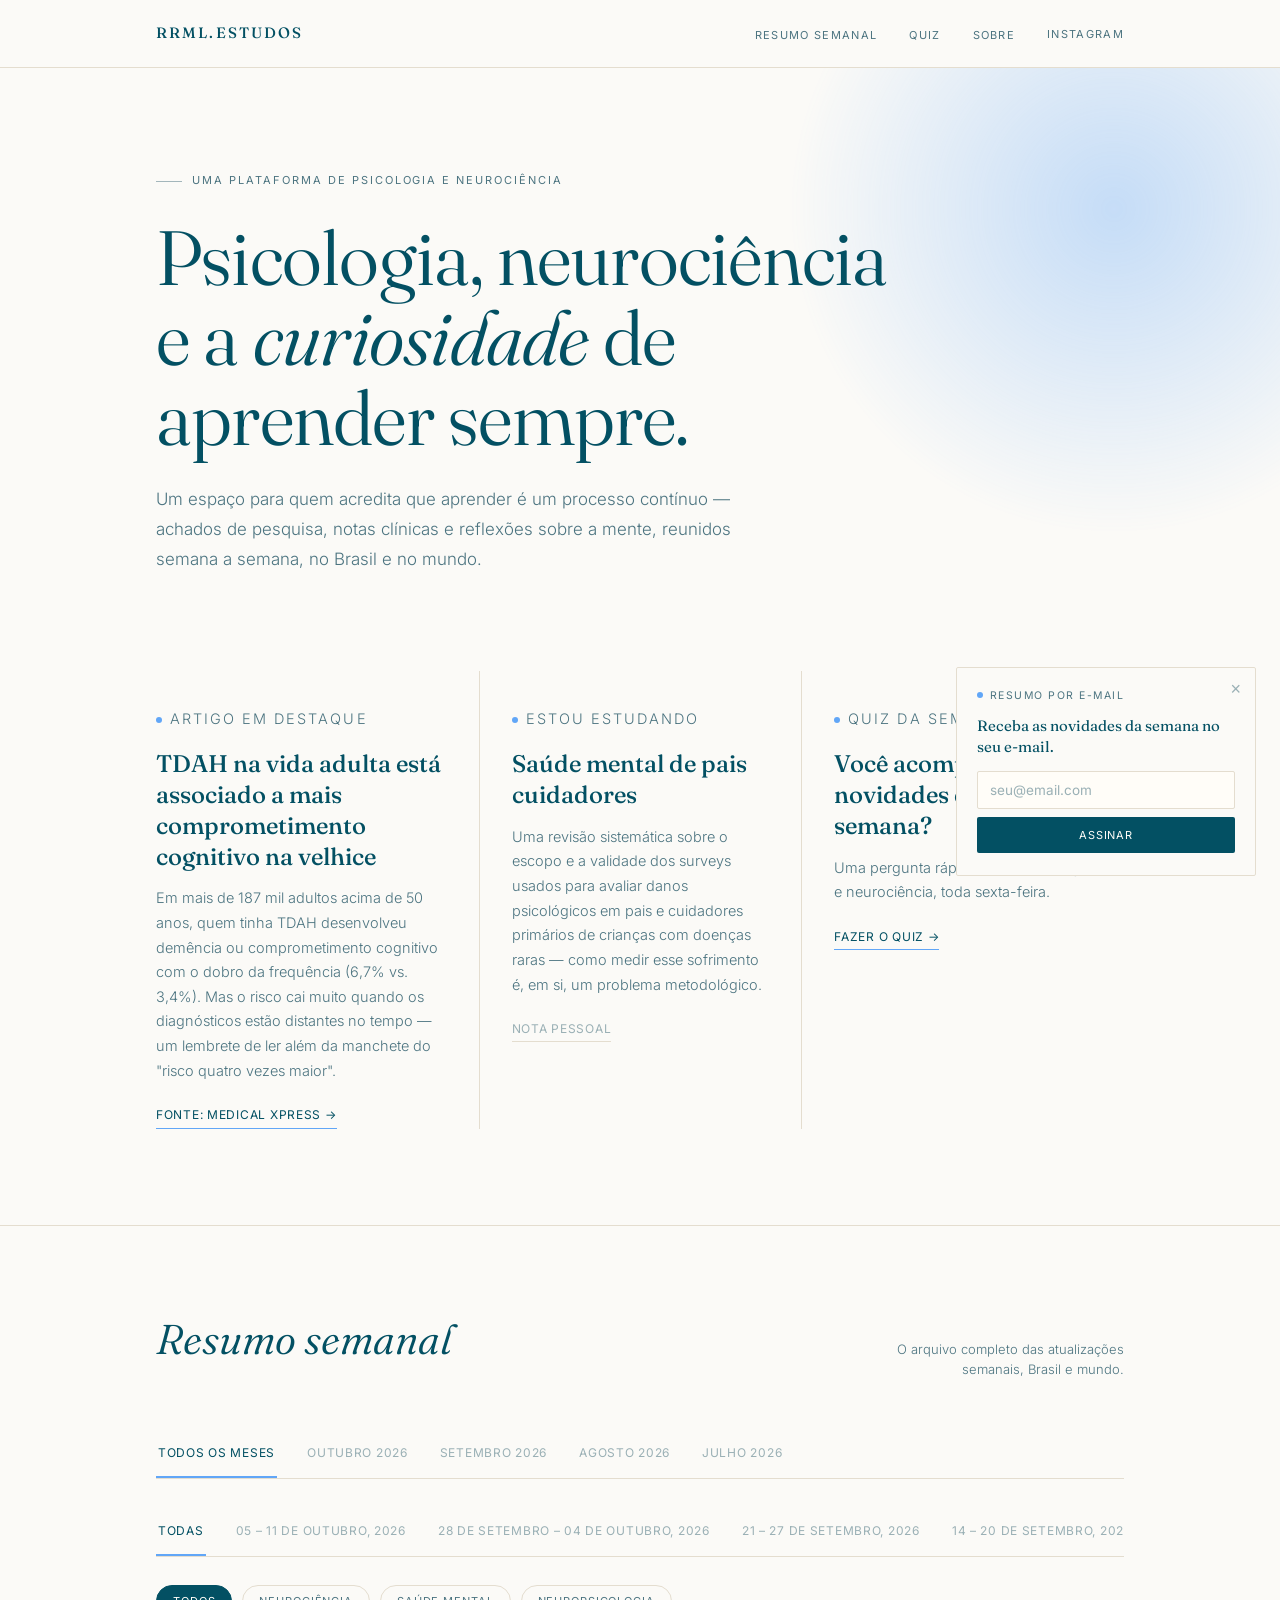
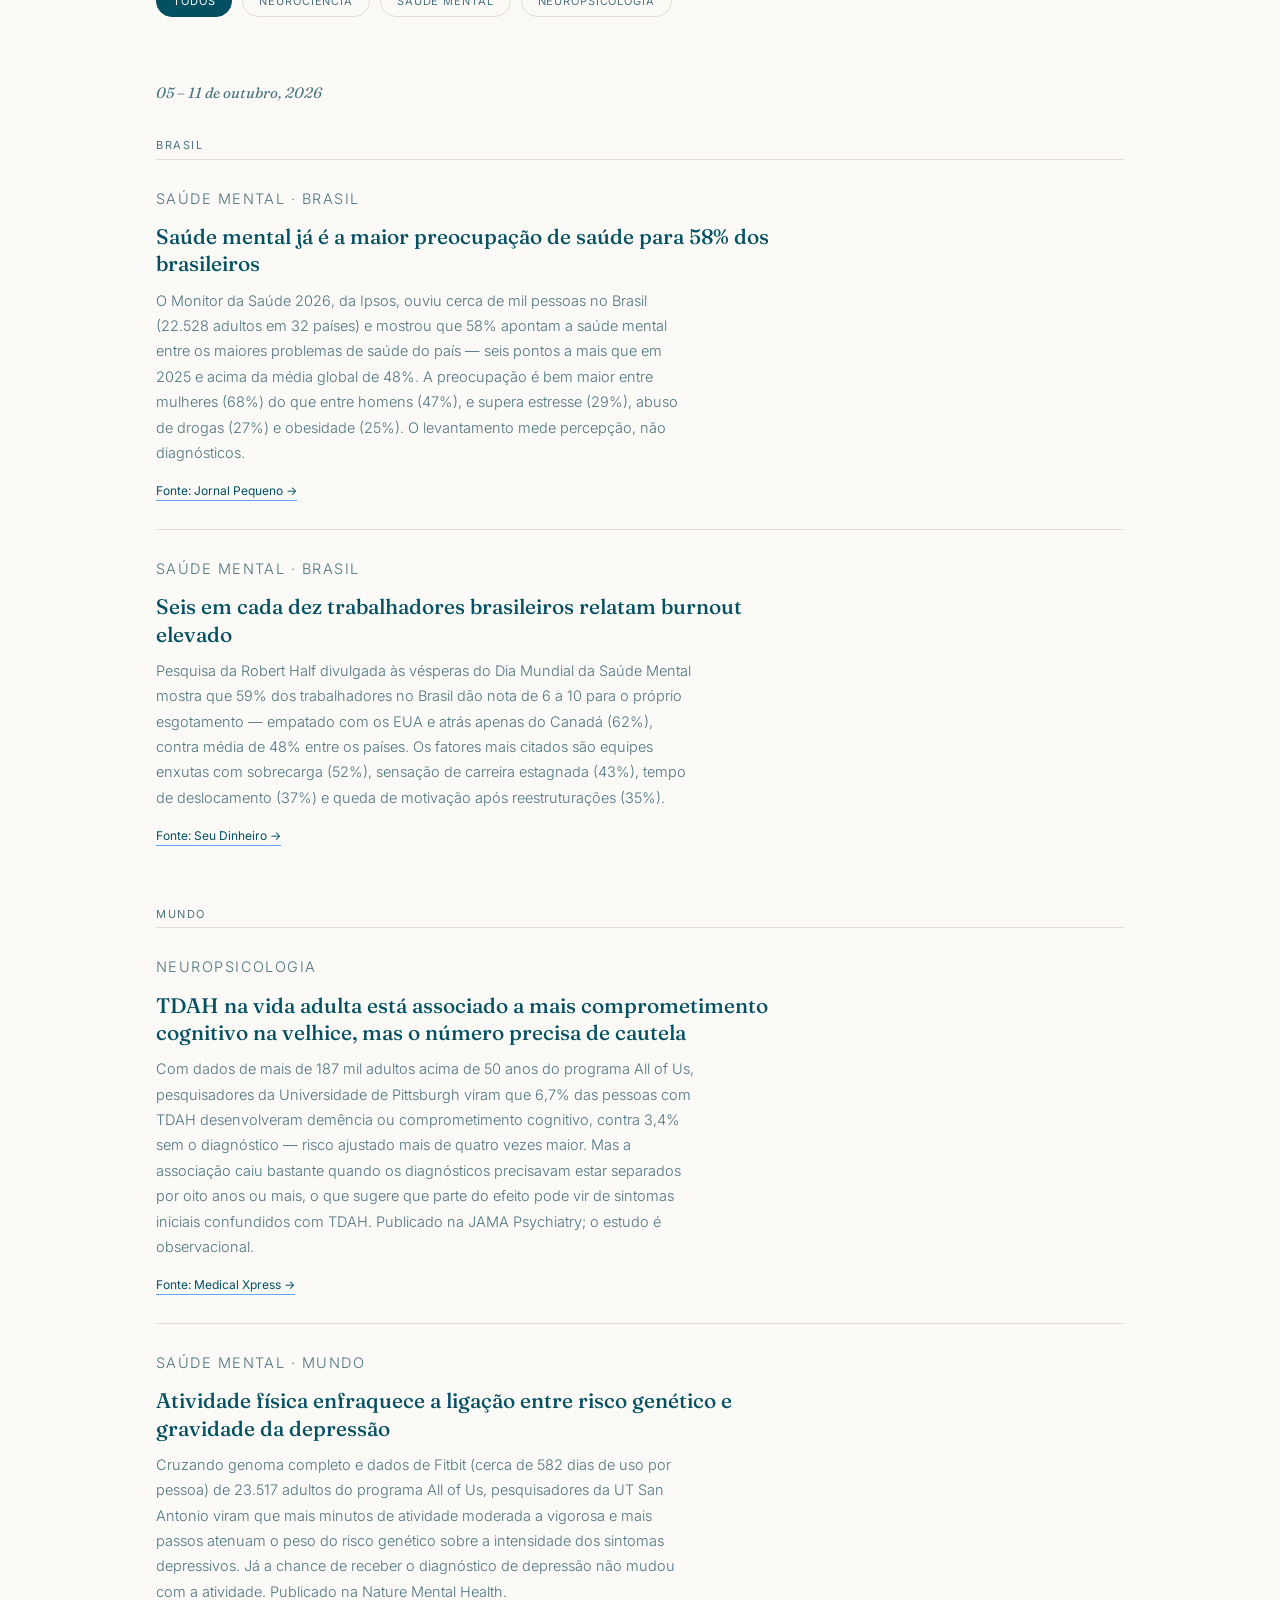
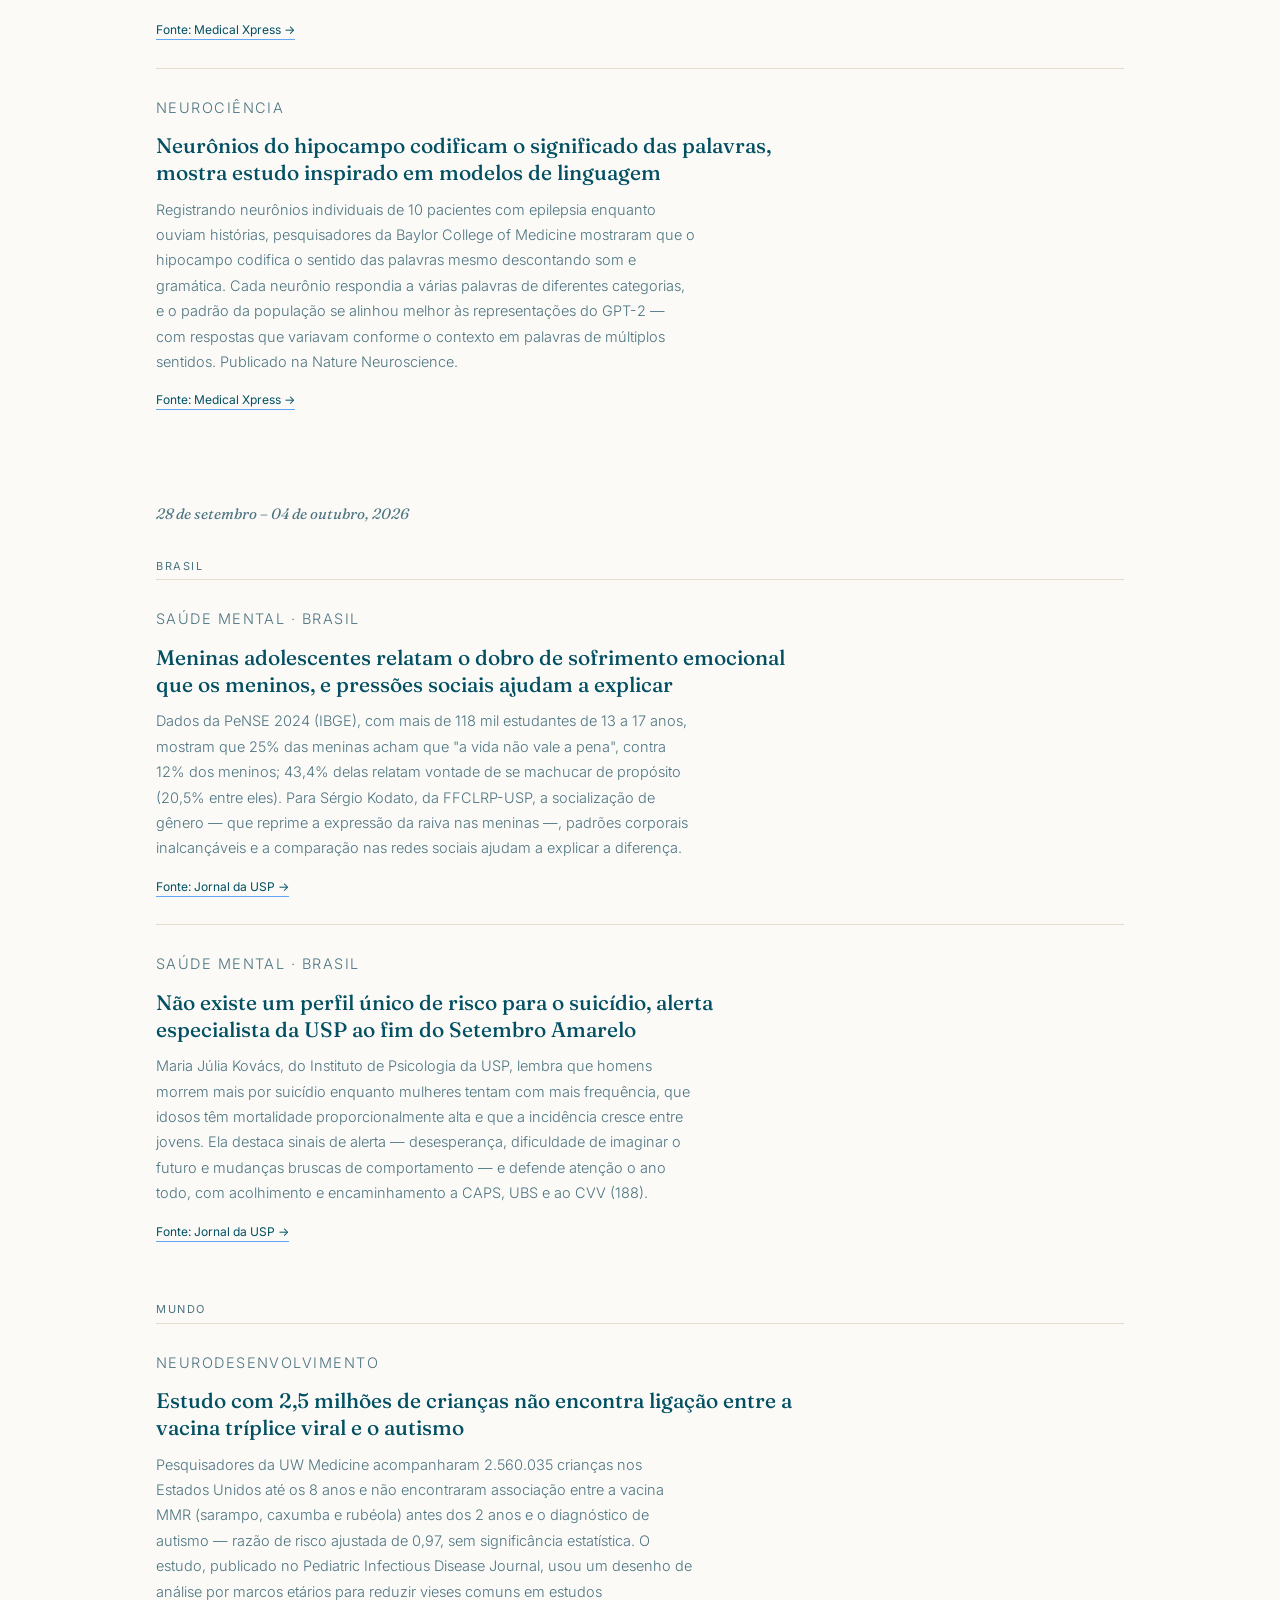
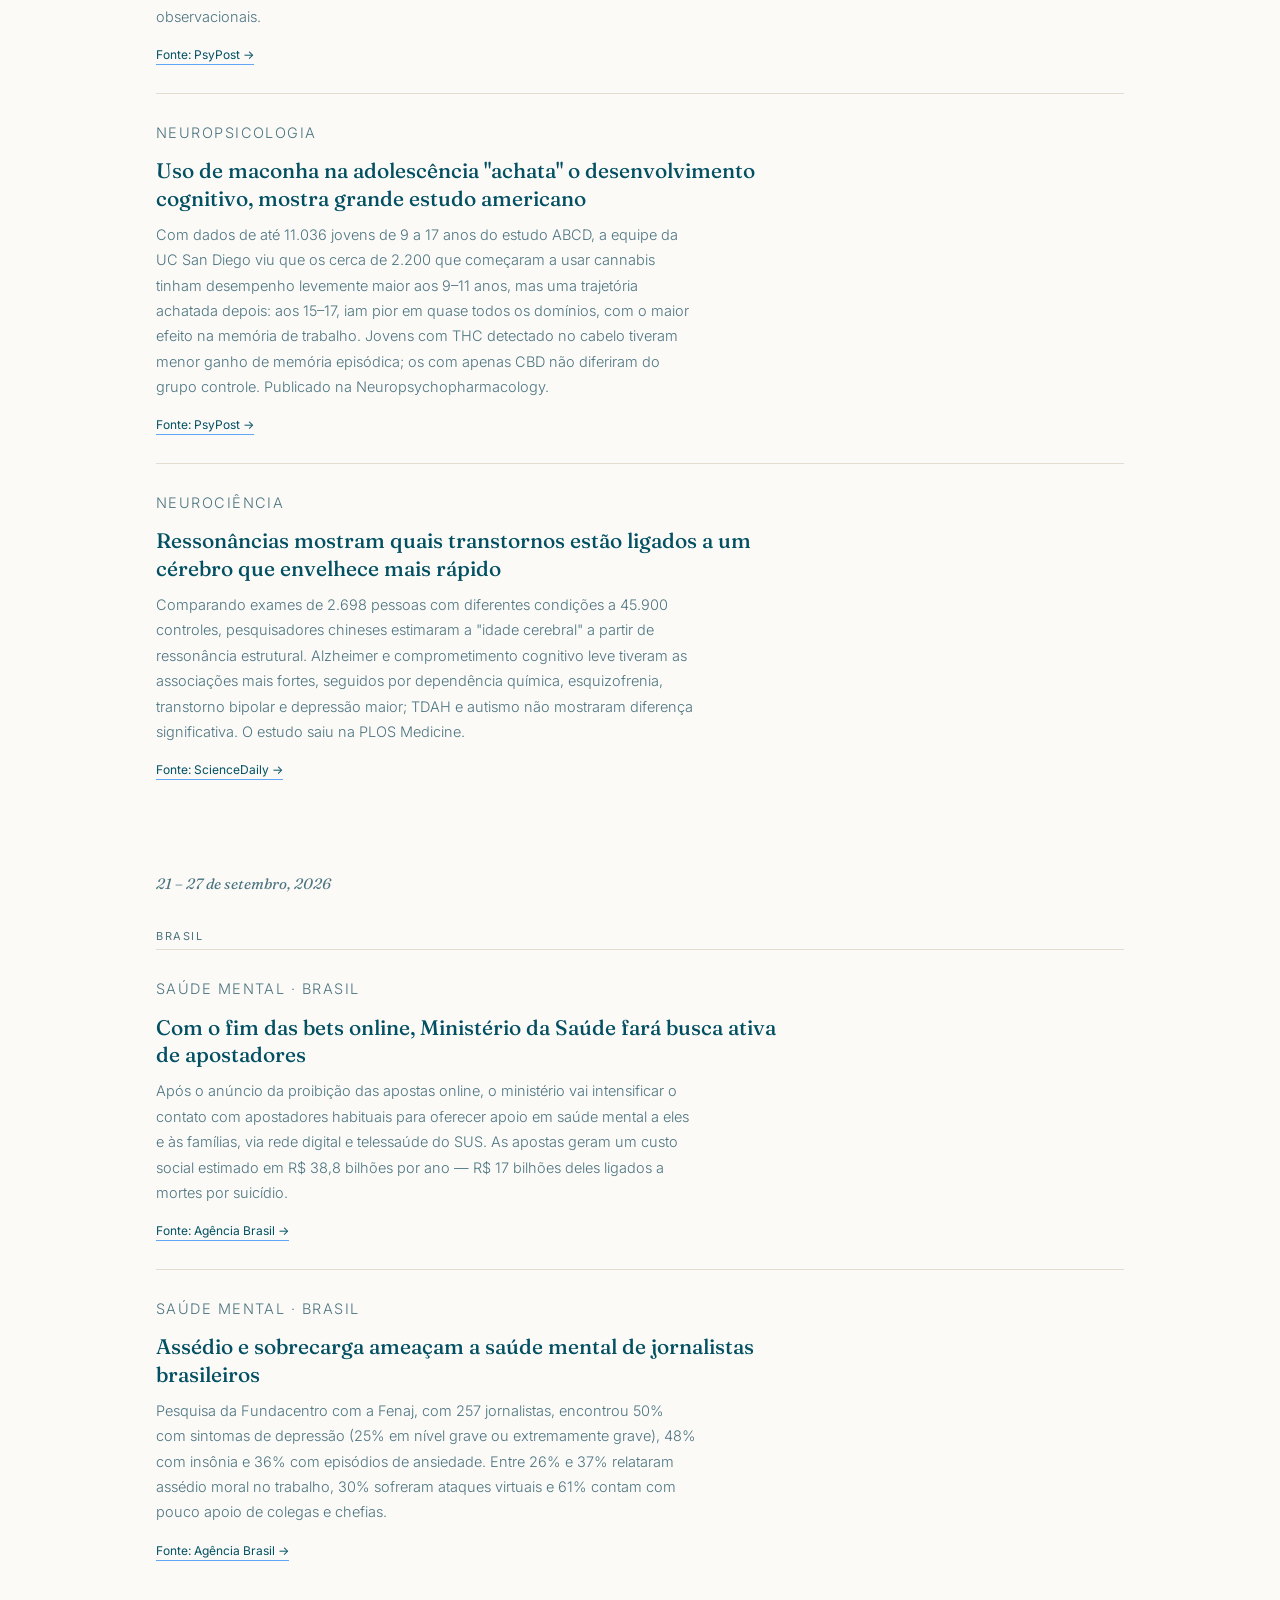
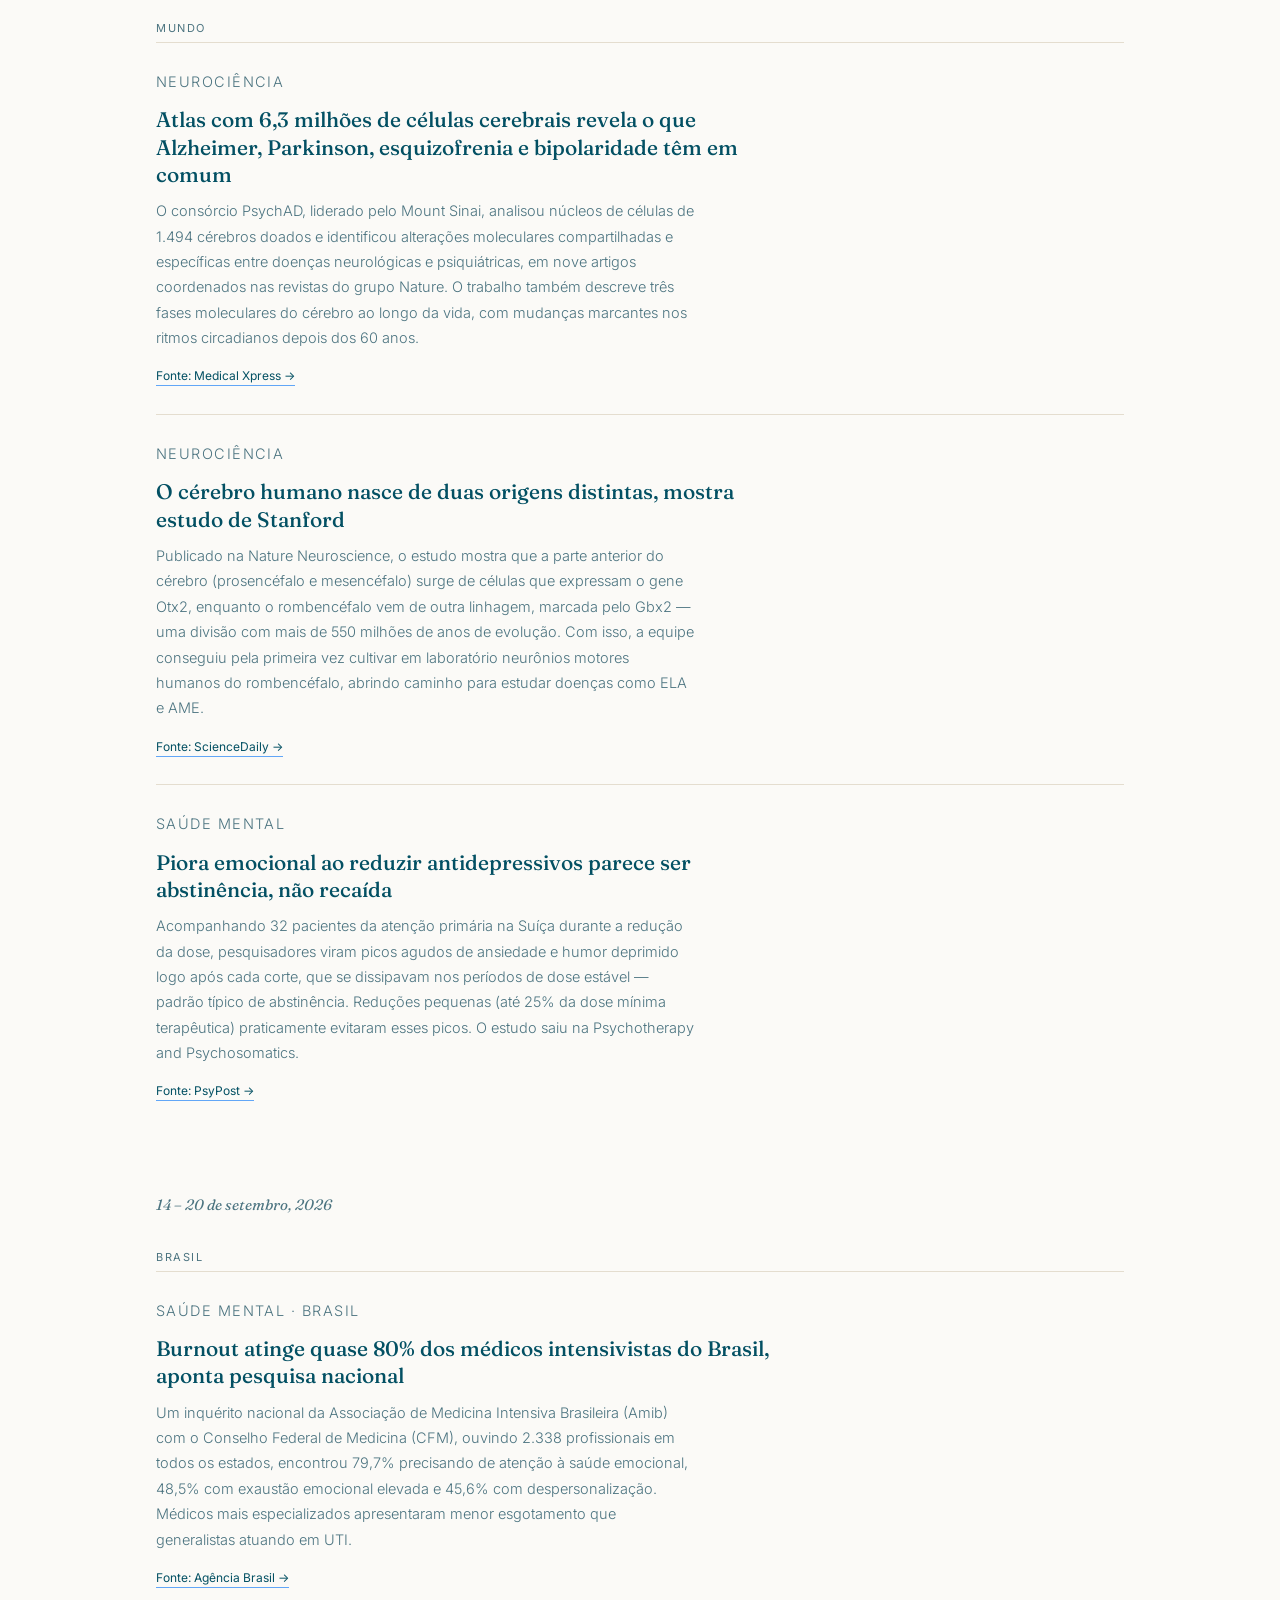
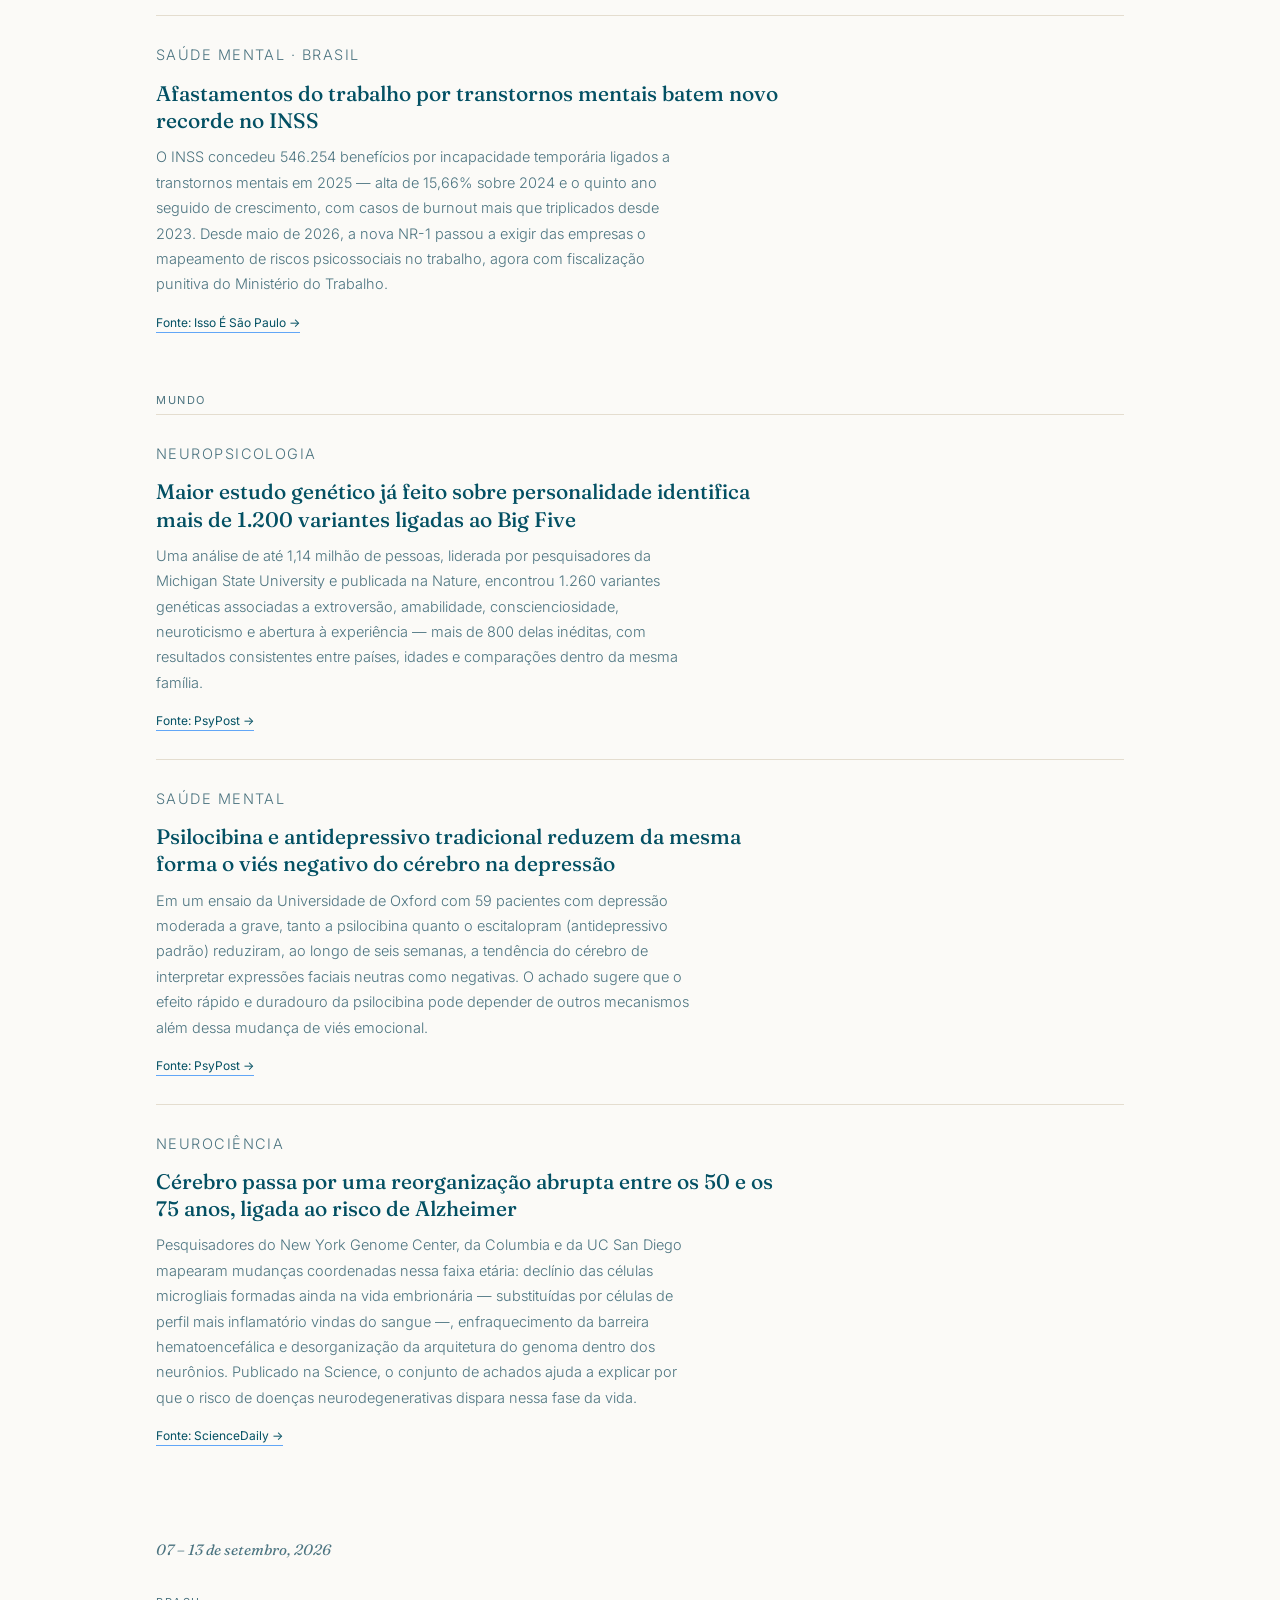
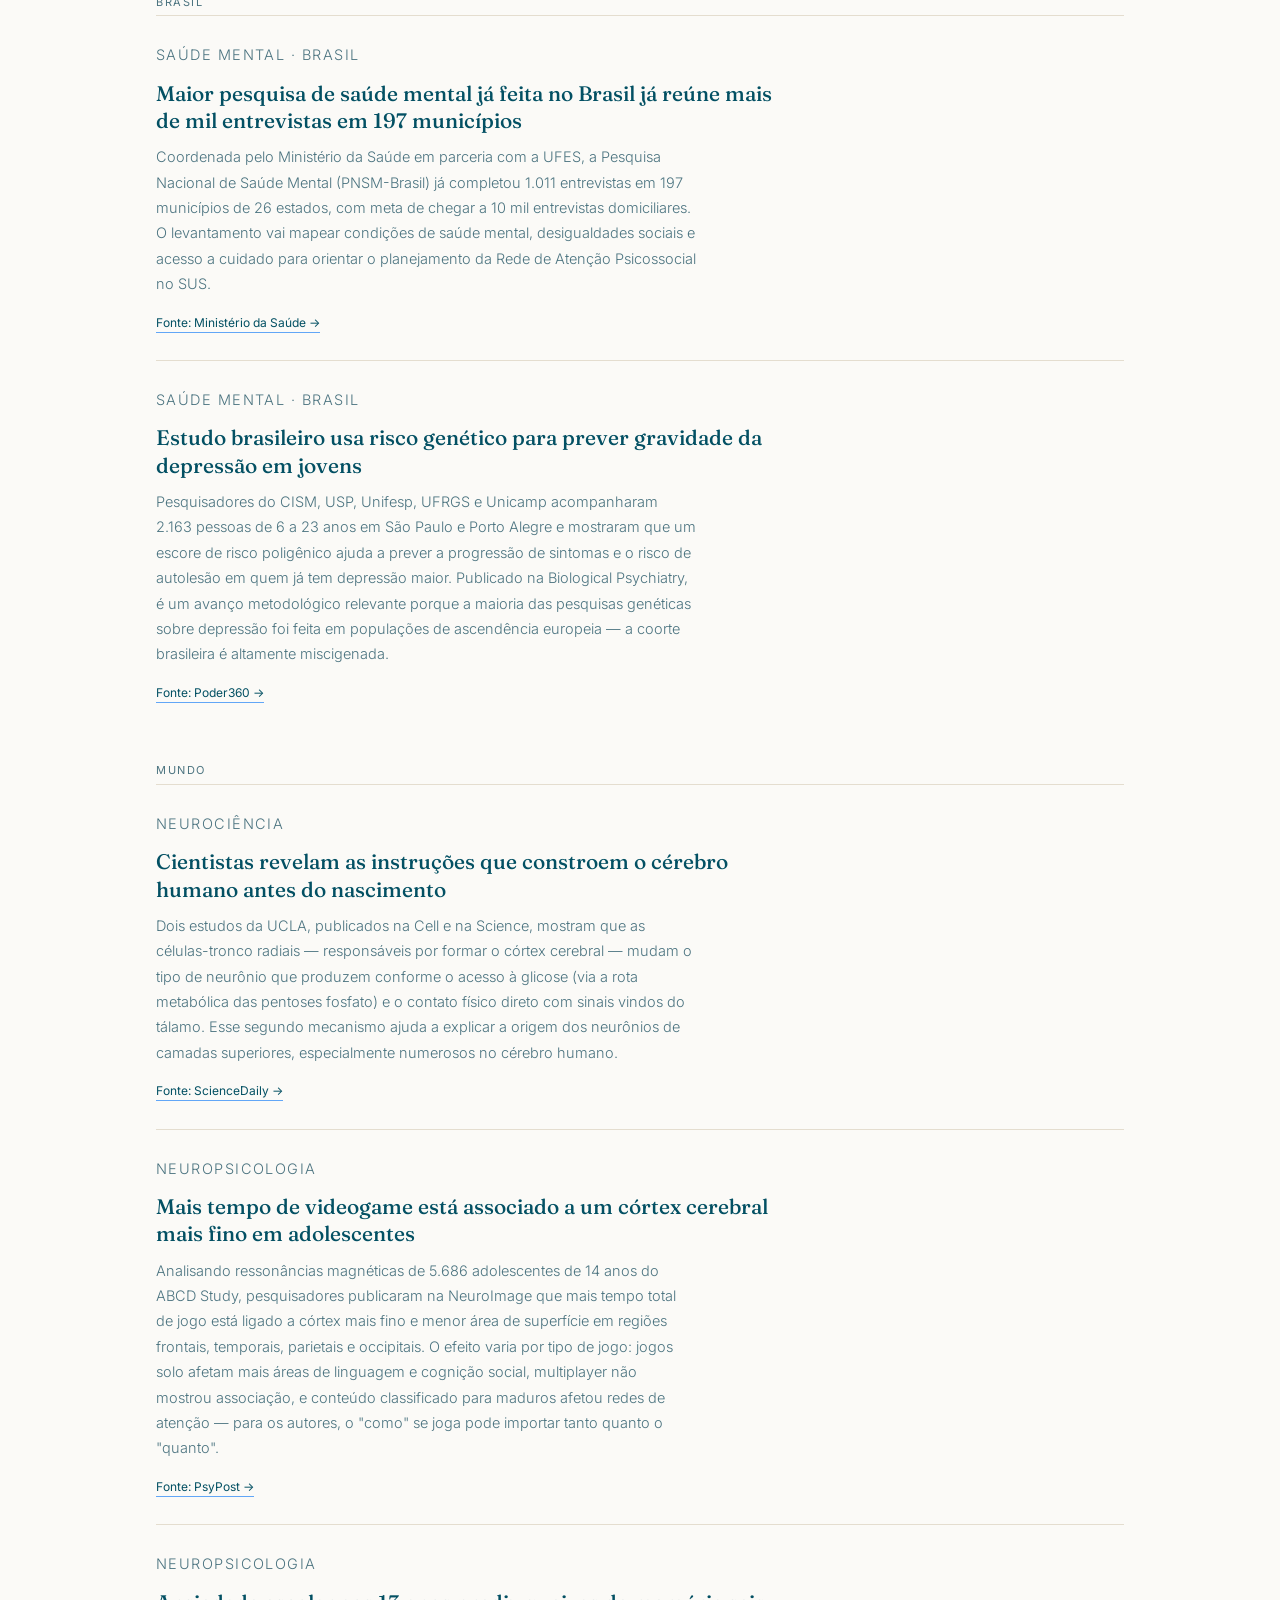
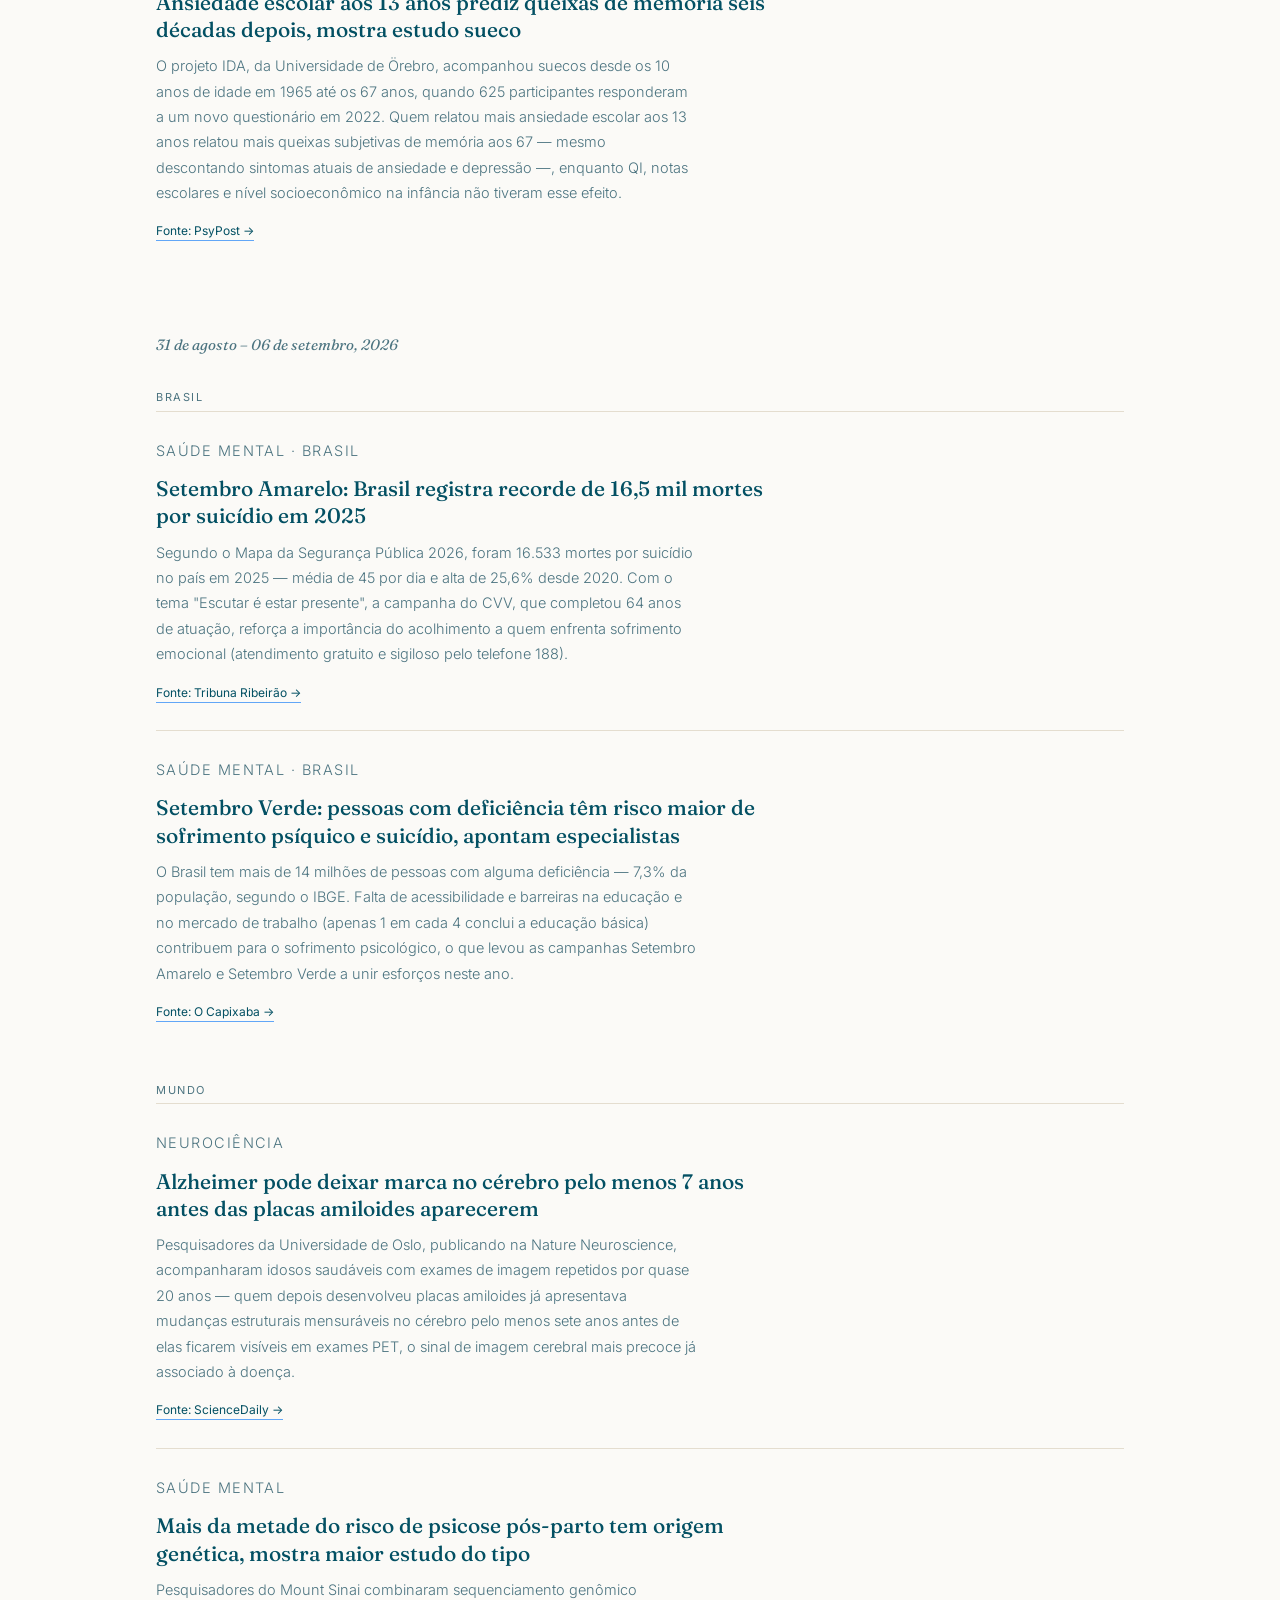
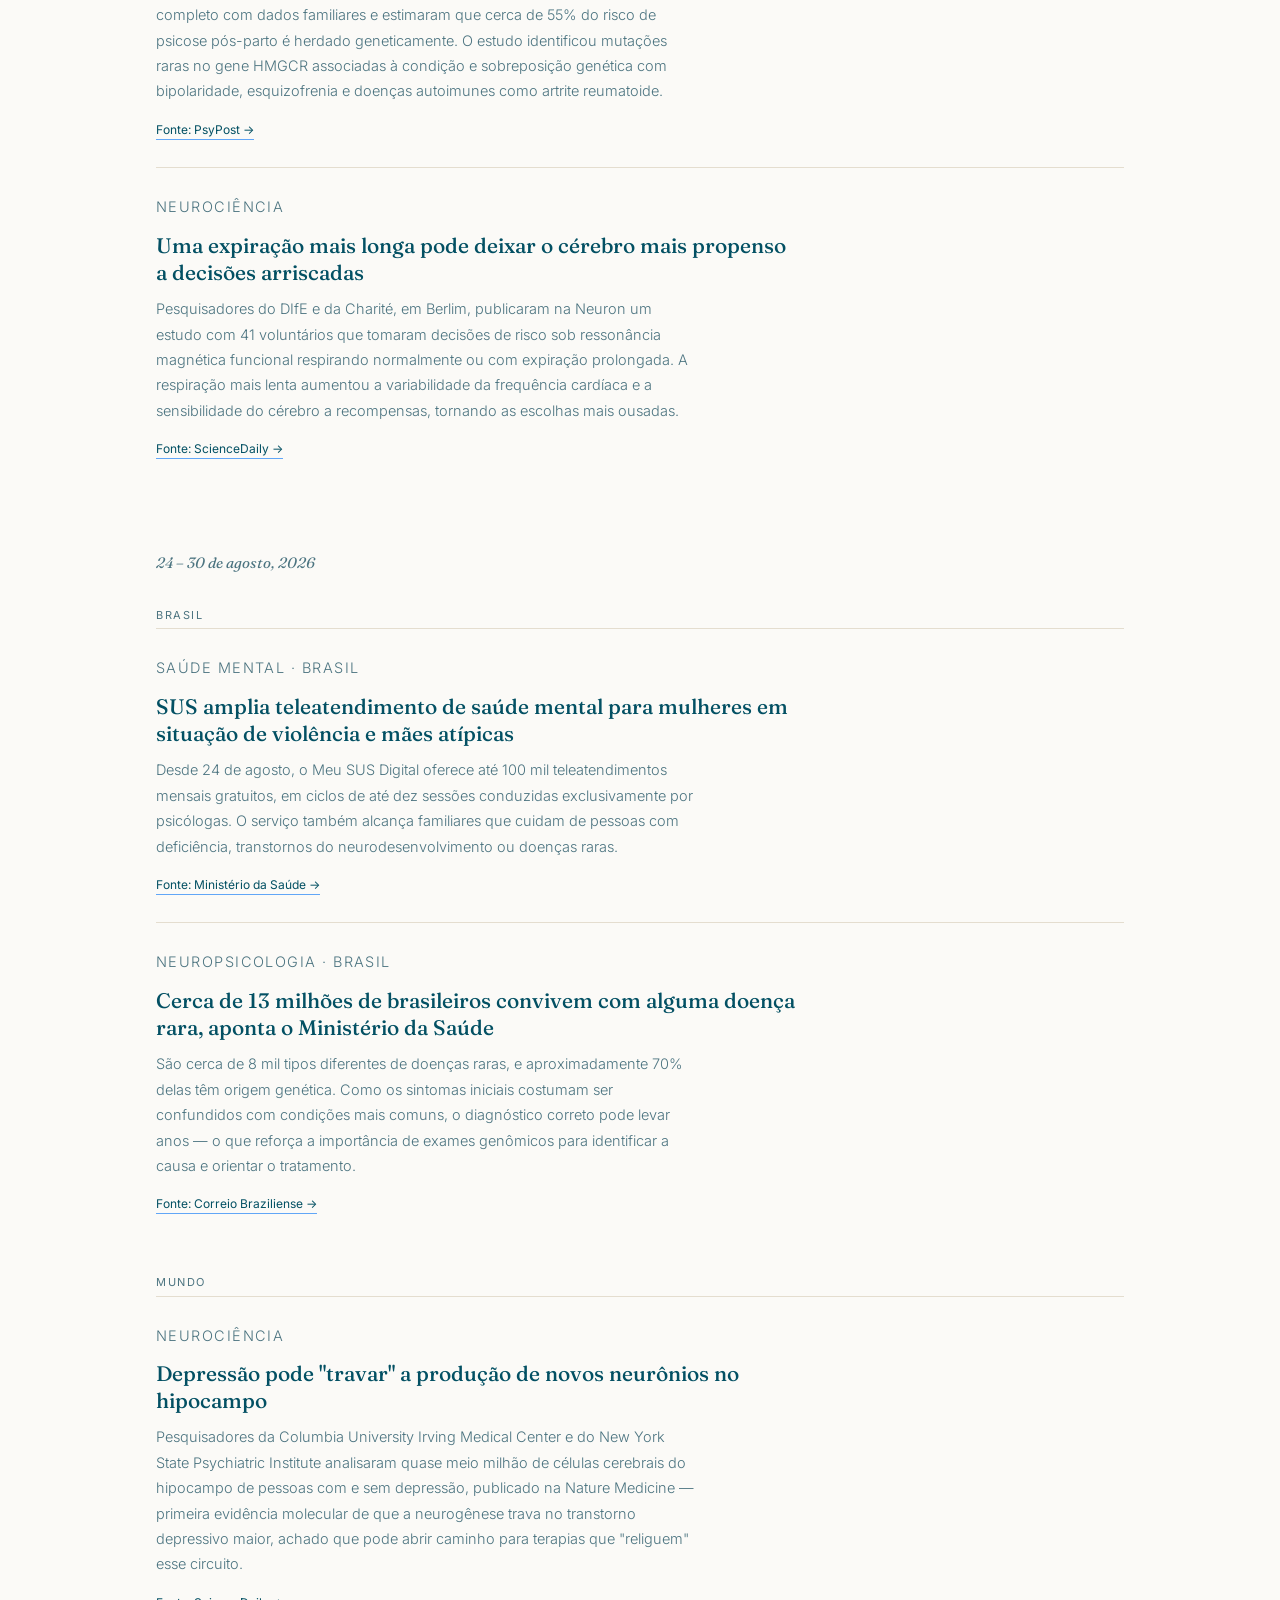
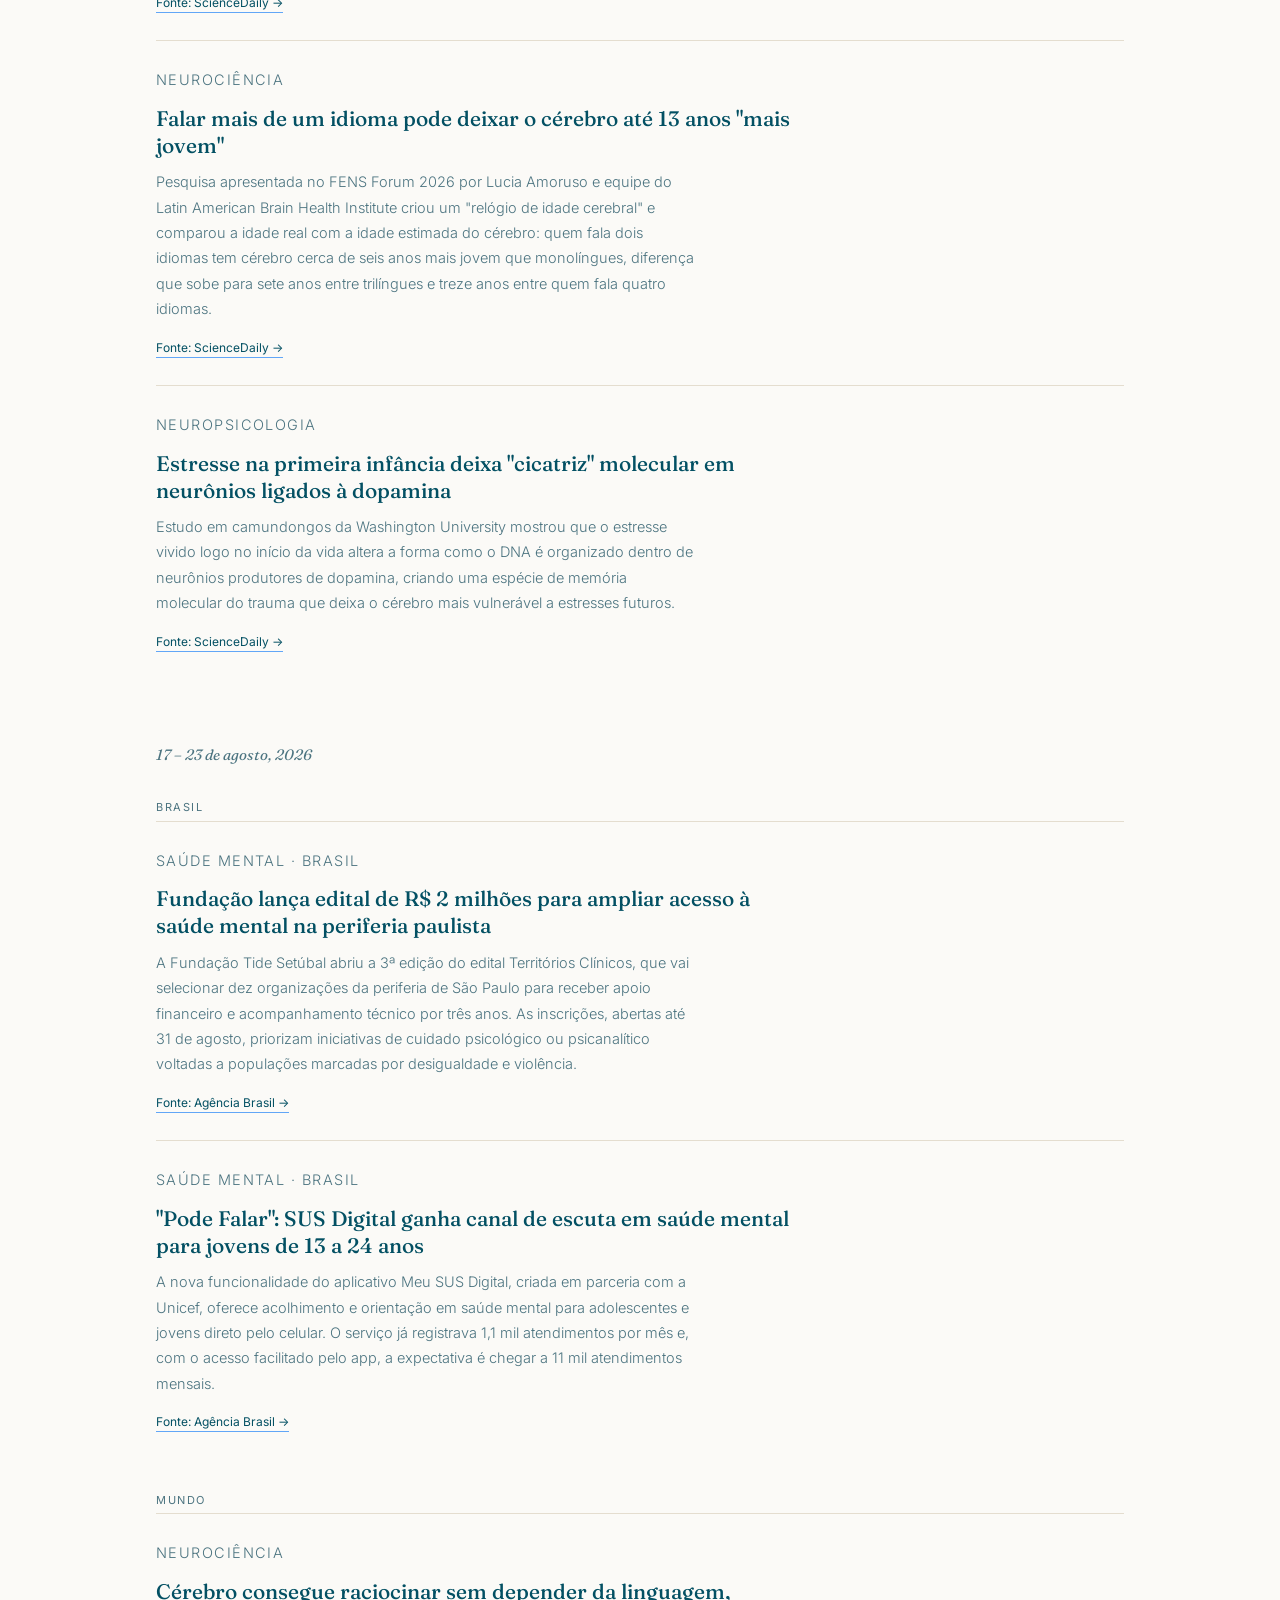
==== index.html @ fc4114e4 "Add resumo semanal de 05-11 de outubro 2026: saúde mental como preocupação (Ipsos), burnout no traba" ====
<!DOCTYPE html>
<html lang="pt-BR">
<head>
<meta charset="utf-8">
<meta name="viewport" content="width=device-width, initial-scale=1">
<title>rrml.estudos — uma plataforma de psicologia e neurociência</title>
<meta name="description" content="Psicologia, neuropsicologia e ciência, reunidas em um espaço para quem acredita que aprender é um processo contínuo.">
<link rel="icon" type="image/png" href="favicon.png?v=3">
<link rel="apple-touch-icon" href="apple-touch-icon.png?v=3">
<meta property="og:type" content="website">
<meta property="og:url" content="https://rrmlblog.github.io/rrml.estudos/">
<meta property="og:title" content="rrml.estudos — uma plataforma de psicologia e neurociência">
<meta property="og:description" content="Psicologia, neuropsicologia e ciência, reunidas em um espaço para quem acredita que aprender é um processo contínuo.">
<meta property="og:image" content="https://rrmlblog.github.io/rrml.estudos/og-image.png">
<meta name="twitter:card" content="summary_large_image">
<meta name="twitter:title" content="rrml.estudos — uma plataforma de psicologia e neurociência">
<meta name="twitter:description" content="Psicologia, neuropsicologia e ciência, reunidas em um espaço para quem acredita que aprender é um processo contínuo.">
<meta name="twitter:image" content="https://rrmlblog.github.io/rrml.estudos/og-image.png">
<link rel="stylesheet" href="styles.css">
</head>
<body data-accent="cornflower">

<nav class="site-nav">
  <div class="wrap">
    <a class="nav-mark" href="index.html">rrml.estudos</a>
    <ul class="nav-links">
      <li><a href="index.html#resumo-semanal">Resumo semanal</a></li>
      <li><a href="quiz.html">Quiz</a></li>
      <li><a href="sobre.html">Sobre</a></li>
      <li><a class="ig" href="https://www.instagram.com/rrml.estudos/" target="_blank" rel="noopener">Instagram</a></li>
    </ul>
  </div>
</nav>

<header class="hero">
  <div class="wrap">
    <p class="kicker">Uma plataforma de psicologia e neurociência</p>
    <h1>Psicologia, neurociência e a <em>curiosidade</em> de aprender sempre.</h1>
    <p class="hero-sub">Um espaço para quem acredita que aprender é um processo contínuo — achados de pesquisa, notas clínicas e reflexões sobre a mente, reunidos semana a semana, no Brasil e no mundo.</p>
  </div>
</header>

<section class="triptych">
  <div class="wrap">
    <div class="triptych-grid">

      <div class="triptych-item">
        <p class="triptych-label"><span class="dot"></span>Artigo em destaque</p>
        <h3>TDAH na vida adulta está associado a mais comprometimento cognitivo na velhice</h3>
        <p>Em mais de 187 mil adultos acima de 50 anos, quem tinha TDAH desenvolveu demência ou comprometimento cognitivo com o dobro da frequência (6,7% vs. 3,4%). Mas o risco cai muito quando os diagnósticos estão distantes no tempo — um lembrete de ler além da manchete do "risco quatro vezes maior".</p>
        <a class="triptych-link" href="https://medicalxpress.com/news/2026-10-health-link-adhd-fourfold-higher.html" target="_blank" rel="noopener">Fonte: Medical Xpress →</a>
      </div>

      <div class="triptych-item">
        <p class="triptych-label"><span class="dot"></span>Estou estudando</p>
        <h3>Saúde mental de pais cuidadores</h3>
        <p>Uma revisão sistemática sobre o escopo e a validade dos surveys usados para avaliar danos psicológicos em pais e cuidadores primários de crianças com doenças raras — como medir esse sofrimento é, em si, um problema metodológico.</p>
        <span class="triptych-link is-quiet">Nota pessoal</span>
      </div>

      <div class="triptych-item">
        <p class="triptych-label"><span class="dot"></span>Quiz da semana</p>
        <h3>Você acompanhou as novidades desta semana?</h3>
        <p>Uma pergunta rápida sobre psicologia e neurociência, toda sexta-feira.</p>
        <a class="triptych-link" href="quiz.html">Fazer o quiz →</a>
      </div>

    </div>
  </div>
</section>

<main class="wrap" id="resumo-semanal">
  <div class="section-head">
    <h2>Resumo semanal</h2>
    <p class="section-note">O arquivo completo das atualizações semanais, Brasil e mundo.</p>
  </div>

  <div class="week-tabs" id="monthTabs"></div>
  <div class="week-tabs" id="weekTabs"></div>

  <div class="filters" id="filters">
    <button class="filter-btn active" data-filter="todos">Todos</button>
    <button class="filter-btn" data-filter="neuro">Neurociência</button>
    <button class="filter-btn" data-filter="saude">Saúde mental</button>
    <button class="filter-btn" data-filter="neuropsic">Neuropsicologia</button>
  </div>

  <!-- WEEKLY_POSTS_START -->
  <section class="week" id="week-2026-10-11" data-month="2026-10">
    <div class="week-date">05 – 11 de outubro, 2026</div>

    <div class="region" data-region="brasil">Brasil</div>
    <div class="entry" data-cat="saude" data-region="brasil">
      <p class="entry-kicker">Saúde mental · Brasil</p>
      <h3>Saúde mental já é a maior preocupação de saúde para 58% dos brasileiros</h3>
      <p>O Monitor da Saúde 2026, da Ipsos, ouviu cerca de mil pessoas no Brasil (22.528 adultos em 32 países) e mostrou que 58% apontam a saúde mental entre os maiores problemas de saúde do país — seis pontos a mais que em 2025 e acima da média global de 48%. A preocupação é bem maior entre mulheres (68%) do que entre homens (47%), e supera estresse (29%), abuso de drogas (27%) e obesidade (25%). O levantamento mede percepção, não diagnósticos.</p>
      <a class="source" href="https://jornalpequeno.com.br/2026/10/10/saude-mental-preocupa-58-dos-brasileiros-aponta-pesquisa/" target="_blank" rel="noopener">Fonte: Jornal Pequeno →</a>
    </div>
    <div class="entry" data-cat="saude" data-region="brasil">
      <p class="entry-kicker">Saúde mental · Brasil</p>
      <h3>Seis em cada dez trabalhadores brasileiros relatam burnout elevado</h3>
      <p>Pesquisa da Robert Half divulgada às vésperas do Dia Mundial da Saúde Mental mostra que 59% dos trabalhadores no Brasil dão nota de 6 a 10 para o próprio esgotamento — empatado com os EUA e atrás apenas do Canadá (62%), contra média de 48% entre os países. Os fatores mais citados são equipes enxutas com sobrecarga (52%), sensação de carreira estagnada (43%), tempo de deslocamento (37%) e queda de motivação após reestruturações (35%).</p>
      <a class="source" href="https://www.seudinheiro.com/2026/carreiras/saude-mental-no-trabalho-pesquisa-da-robert-half-mostra-os-4-fatores-que-mais-geram-burnout-no-pais-giov/" target="_blank" rel="noopener">Fonte: Seu Dinheiro →</a>
    </div>

    <div class="region" data-region="mundo">Mundo</div>
    <div class="entry" data-cat="neuropsic" data-region="mundo">
      <p class="entry-kicker">Neuropsicologia</p>
      <h3>TDAH na vida adulta está associado a mais comprometimento cognitivo na velhice, mas o número precisa de cautela</h3>
      <p>Com dados de mais de 187 mil adultos acima de 50 anos do programa All of Us, pesquisadores da Universidade de Pittsburgh viram que 6,7% das pessoas com TDAH desenvolveram demência ou comprometimento cognitivo, contra 3,4% sem o diagnóstico — risco ajustado mais de quatro vezes maior. Mas a associação caiu bastante quando os diagnósticos precisavam estar separados por oito anos ou mais, o que sugere que parte do efeito pode vir de sintomas iniciais confundidos com TDAH. Publicado na JAMA Psychiatry; o estudo é observacional.</p>
      <a class="source" href="https://medicalxpress.com/news/2026-10-health-link-adhd-fourfold-higher.html" target="_blank" rel="noopener">Fonte: Medical Xpress →</a>
    </div>
    <div class="entry" data-cat="saude" data-region="mundo">
      <p class="entry-kicker">Saúde mental · Mundo</p>
      <h3>Atividade física enfraquece a ligação entre risco genético e gravidade da depressão</h3>
      <p>Cruzando genoma completo e dados de Fitbit (cerca de 582 dias de uso por pessoa) de 23.517 adultos do programa All of Us, pesquisadores da UT San Antonio viram que mais minutos de atividade moderada a vigorosa e mais passos atenuam o peso do risco genético sobre a intensidade dos sintomas depressivos. Já a chance de receber o diagnóstico de depressão não mudou com a atividade. Publicado na Nature Mental Health.</p>
      <a class="source" href="https://medicalxpress.com/news/2026-10-physical-weakens-link-genetic-depression.html" target="_blank" rel="noopener">Fonte: Medical Xpress →</a>
    </div>
    <div class="entry" data-cat="neuro" data-region="mundo">
      <p class="entry-kicker">Neurociência</p>
      <h3>Neurônios do hipocampo codificam o significado das palavras, mostra estudo inspirado em modelos de linguagem</h3>
      <p>Registrando neurônios individuais de 10 pacientes com epilepsia enquanto ouviam histórias, pesquisadores da Baylor College of Medicine mostraram que o hipocampo codifica o sentido das palavras mesmo descontando som e gramática. Cada neurônio respondia a várias palavras de diferentes categorias, e o padrão da população se alinhou melhor às representações do GPT-2 — com respostas que variavam conforme o contexto em palavras de múltiplos sentidos. Publicado na Nature Neuroscience.</p>
      <a class="source" href="https://medicalxpress.com/news/2026-10-llm-brain-cells-encode-words.html" target="_blank" rel="noopener">Fonte: Medical Xpress →</a>
    </div>
  </section>
  <section class="week" id="week-2026-10-04" data-month="2026-10">
    <div class="week-date">28 de setembro – 04 de outubro, 2026</div>

    <div class="region" data-region="brasil">Brasil</div>
    <div class="entry" data-cat="saude" data-region="brasil">
      <p class="entry-kicker">Saúde mental · Brasil</p>
      <h3>Meninas adolescentes relatam o dobro de sofrimento emocional que os meninos, e pressões sociais ajudam a explicar</h3>
      <p>Dados da PeNSE 2024 (IBGE), com mais de 118 mil estudantes de 13 a 17 anos, mostram que 25% das meninas acham que "a vida não vale a pena", contra 12% dos meninos; 43,4% delas relatam vontade de se machucar de propósito (20,5% entre eles). Para Sérgio Kodato, da FFCLRP-USP, a socialização de gênero — que reprime a expressão da raiva nas meninas —, padrões corporais inalcançáveis e a comparação nas redes sociais ajudam a explicar a diferença.</p>
      <a class="source" href="https://jornal.usp.br/atualidades/pressoes-sociais-causam-grande-impacto-na-saude-mental-de-meninas-adolescentes/" target="_blank" rel="noopener">Fonte: Jornal da USP →</a>
    </div>
    <div class="entry" data-cat="saude" data-region="brasil">
      <p class="entry-kicker">Saúde mental · Brasil</p>
      <h3>Não existe um perfil único de risco para o suicídio, alerta especialista da USP ao fim do Setembro Amarelo</h3>
      <p>Maria Júlia Kovács, do Instituto de Psicologia da USP, lembra que homens morrem mais por suicídio enquanto mulheres tentam com mais frequência, que idosos têm mortalidade proporcionalmente alta e que a incidência cresce entre jovens. Ela destaca sinais de alerta — desesperança, dificuldade de imaginar o futuro e mudanças bruscas de comportamento — e defende atenção o ano todo, com acolhimento e encaminhamento a CAPS, UBS e ao CVV (188).</p>
      <a class="source" href="https://jornal.usp.br/radio-usp/suicidio-e-problema-de-saude-publica-e-exige-atencao-permanente/" target="_blank" rel="noopener">Fonte: Jornal da USP →</a>
    </div>

    <div class="region" data-region="mundo">Mundo</div>
    <div class="entry" data-cat="neuropsic" data-region="mundo">
      <p class="entry-kicker">Neurodesenvolvimento</p>
      <h3>Estudo com 2,5 milhões de crianças não encontra ligação entre a vacina tríplice viral e o autismo</h3>
      <p>Pesquisadores da UW Medicine acompanharam 2.560.035 crianças nos Estados Unidos até os 8 anos e não encontraram associação entre a vacina MMR (sarampo, caxumba e rubéola) antes dos 2 anos e o diagnóstico de autismo — razão de risco ajustada de 0,97, sem significância estatística. O estudo, publicado no Pediatric Infectious Disease Journal, usou um desenho de análise por marcos etários para reduzir vieses comuns em estudos observacionais.</p>
      <a class="source" href="https://www.psypost.org/study-of-2-5-million-children-finds-no-link-between-mmr-vaccine-and-autism/" target="_blank" rel="noopener">Fonte: PsyPost →</a>
    </div>
    <div class="entry" data-cat="neuropsic" data-region="mundo">
      <p class="entry-kicker">Neuropsicologia</p>
      <h3>Uso de maconha na adolescência "achata" o desenvolvimento cognitivo, mostra grande estudo americano</h3>
      <p>Com dados de até 11.036 jovens de 9 a 17 anos do estudo ABCD, a equipe da UC San Diego viu que os cerca de 2.200 que começaram a usar cannabis tinham desempenho levemente maior aos 9–11 anos, mas uma trajetória achatada depois: aos 15–17, iam pior em quase todos os domínios, com o maior efeito na memória de trabalho. Jovens com THC detectado no cabelo tiveram menor ganho de memória episódica; os com apenas CBD não diferiram do grupo controle. Publicado na Neuropsychopharmacology.</p>
      <a class="source" href="https://www.psypost.org/teen-cannabis-use-linked-to-flattened-cognitive-development-in-large-u-s-study/" target="_blank" rel="noopener">Fonte: PsyPost →</a>
    </div>
    <div class="entry" data-cat="neuro" data-region="mundo">
      <p class="entry-kicker">Neurociência</p>
      <h3>Ressonâncias mostram quais transtornos estão ligados a um cérebro que envelhece mais rápido</h3>
      <p>Comparando exames de 2.698 pessoas com diferentes condições a 45.900 controles, pesquisadores chineses estimaram a "idade cerebral" a partir de ressonância estrutural. Alzheimer e comprometimento cognitivo leve tiveram as associações mais fortes, seguidos por dependência química, esquizofrenia, transtorno bipolar e depressão maior; TDAH e autismo não mostraram diferença significativa. O estudo saiu na PLOS Medicine.</p>
      <a class="source" href="https://www.sciencedaily.com/releases/2026/09/260927225038.htm" target="_blank" rel="noopener">Fonte: ScienceDaily →</a>
    </div>
  </section>
  <section class="week" id="week-2026-09-27" data-month="2026-09">
    <div class="week-date">21 – 27 de setembro, 2026</div>

    <div class="region" data-region="brasil">Brasil</div>
    <div class="entry" data-cat="saude" data-region="brasil">
      <p class="entry-kicker">Saúde mental · Brasil</p>
      <h3>Com o fim das bets online, Ministério da Saúde fará busca ativa de apostadores</h3>
      <p>Após o anúncio da proibição das apostas online, o ministério vai intensificar o contato com apostadores habituais para oferecer apoio em saúde mental a eles e às famílias, via rede digital e telessaúde do SUS. As apostas geram um custo social estimado em R$ 38,8 bilhões por ano — R$ 17 bilhões deles ligados a mortes por suicídio.</p>
      <a class="source" href="https://agenciabrasil.ebc.com.br/saude/noticia/2026-09/saude-fara-busca-ativa-de-apostadores-apos-fim-das-bets" target="_blank" rel="noopener">Fonte: Agência Brasil →</a>
    </div>
    <div class="entry" data-cat="saude" data-region="brasil">
      <p class="entry-kicker">Saúde mental · Brasil</p>
      <h3>Assédio e sobrecarga ameaçam a saúde mental de jornalistas brasileiros</h3>
      <p>Pesquisa da Fundacentro com a Fenaj, com 257 jornalistas, encontrou 50% com sintomas de depressão (25% em nível grave ou extremamente grave), 48% com insônia e 36% com episódios de ansiedade. Entre 26% e 37% relataram assédio moral no trabalho, 30% sofreram ataques virtuais e 61% contam com pouco apoio de colegas e chefias.</p>
      <a class="source" href="https://agenciabrasil.ebc.com.br/saude/noticia/2026-09/assedio-e-sobrecarga-ameacam-saude-mental-de-jornalistas-diz-pesquisa" target="_blank" rel="noopener">Fonte: Agência Brasil →</a>
    </div>

    <div class="region" data-region="mundo">Mundo</div>
    <div class="entry" data-cat="neuro" data-region="mundo">
      <p class="entry-kicker">Neurociência</p>
      <h3>Atlas com 6,3 milhões de células cerebrais revela o que Alzheimer, Parkinson, esquizofrenia e bipolaridade têm em comum</h3>
      <p>O consórcio PsychAD, liderado pelo Mount Sinai, analisou núcleos de células de 1.494 cérebros doados e identificou alterações moleculares compartilhadas e específicas entre doenças neurológicas e psiquiátricas, em nove artigos coordenados nas revistas do grupo Nature. O trabalho também descreve três fases moleculares do cérebro ao longo da vida, com mudanças marcantes nos ritmos circadianos depois dos 60 anos.</p>
      <a class="source" href="https://medicalxpress.com/news/2026-09-large-scale-world-comprehensive-cell.html" target="_blank" rel="noopener">Fonte: Medical Xpress →</a>
    </div>
    <div class="entry" data-cat="neuro" data-region="mundo">
      <p class="entry-kicker">Neurociência</p>
      <h3>O cérebro humano nasce de duas origens distintas, mostra estudo de Stanford</h3>
      <p>Publicado na Nature Neuroscience, o estudo mostra que a parte anterior do cérebro (prosencéfalo e mesencéfalo) surge de células que expressam o gene Otx2, enquanto o rombencéfalo vem de outra linhagem, marcada pelo Gbx2 — uma divisão com mais de 550 milhões de anos de evolução. Com isso, a equipe conseguiu pela primeira vez cultivar em laboratório neurônios motores humanos do rombencéfalo, abrindo caminho para estudar doenças como ELA e AME.</p>
      <a class="source" href="https://www.sciencedaily.com/releases/2026/09/260920222352.htm" target="_blank" rel="noopener">Fonte: ScienceDaily →</a>
    </div>
    <div class="entry" data-cat="saude" data-region="mundo">
      <p class="entry-kicker">Saúde mental</p>
      <h3>Piora emocional ao reduzir antidepressivos parece ser abstinência, não recaída</h3>
      <p>Acompanhando 32 pacientes da atenção primária na Suíça durante a redução da dose, pesquisadores viram picos agudos de ansiedade e humor deprimido logo após cada corte, que se dissipavam nos períodos de dose estável — padrão típico de abstinência. Reduções pequenas (até 25% da dose mínima terapêutica) praticamente evitaram esses picos. O estudo saiu na Psychotherapy and Psychosomatics.</p>
      <a class="source" href="https://www.psypost.org/emotional-distress-when-stopping-antidepressants-appears-to-be-due-to-withdrawal-not-relapse/" target="_blank" rel="noopener">Fonte: PsyPost →</a>
    </div>
  </section>
  <section class="week" id="week-2026-09-20" data-month="2026-09">
    <div class="week-date">14 – 20 de setembro, 2026</div>

    <div class="region" data-region="brasil">Brasil</div>
    <div class="entry" data-cat="saude" data-region="brasil">
      <p class="entry-kicker">Saúde mental · Brasil</p>
      <h3>Burnout atinge quase 80% dos médicos intensivistas do Brasil, aponta pesquisa nacional</h3>
      <p>Um inquérito nacional da Associação de Medicina Intensiva Brasileira (Amib) com o Conselho Federal de Medicina (CFM), ouvindo 2.338 profissionais em todos os estados, encontrou 79,7% precisando de atenção à saúde emocional, 48,5% com exaustão emocional elevada e 45,6% com despersonalização. Médicos mais especializados apresentaram menor esgotamento que generalistas atuando em UTI.</p>
      <a class="source" href="https://agenciabrasil.ebc.com.br/saude/noticia/2026-09/estudo-aponta-esgotamento-emocional-e-burnout-de-medicos-de-uti" target="_blank" rel="noopener">Fonte: Agência Brasil →</a>
    </div>
    <div class="entry" data-cat="saude" data-region="brasil">
      <p class="entry-kicker">Saúde mental · Brasil</p>
      <h3>Afastamentos do trabalho por transtornos mentais batem novo recorde no INSS</h3>
      <p>O INSS concedeu 546.254 benefícios por incapacidade temporária ligados a transtornos mentais em 2025 — alta de 15,66% sobre 2024 e o quinto ano seguido de crescimento, com casos de burnout mais que triplicados desde 2023. Desde maio de 2026, a nova NR-1 passou a exigir das empresas o mapeamento de riscos psicossociais no trabalho, agora com fiscalização punitiva do Ministério do Trabalho.</p>
      <a class="source" href="https://www.issoesaopaulo.com.br/2026/09/afastamentos-por-saude-mental-batem.html" target="_blank" rel="noopener">Fonte: Isso É São Paulo →</a>
    </div>

    <div class="region" data-region="mundo">Mundo</div>
    <div class="entry" data-cat="neuropsic" data-region="mundo">
      <p class="entry-kicker">Neuropsicologia</p>
      <h3>Maior estudo genético já feito sobre personalidade identifica mais de 1.200 variantes ligadas ao Big Five</h3>
      <p>Uma análise de até 1,14 milhão de pessoas, liderada por pesquisadores da Michigan State University e publicada na Nature, encontrou 1.260 variantes genéticas associadas a extroversão, amabilidade, conscienciosidade, neuroticismo e abertura à experiência — mais de 800 delas inéditas, com resultados consistentes entre países, idades e comparações dentro da mesma família.</p>
      <a class="source" href="https://www.psypost.org/massive-study-of-over-a-million-people-identifies-hundreds-of-genetic-variants-linked-to-personality/" target="_blank" rel="noopener">Fonte: PsyPost →</a>
    </div>
    <div class="entry" data-cat="saude" data-region="mundo">
      <p class="entry-kicker">Saúde mental</p>
      <h3>Psilocibina e antidepressivo tradicional reduzem da mesma forma o viés negativo do cérebro na depressão</h3>
      <p>Em um ensaio da Universidade de Oxford com 59 pacientes com depressão moderada a grave, tanto a psilocibina quanto o escitalopram (antidepressivo padrão) reduziram, ao longo de seis semanas, a tendência do cérebro de interpretar expressões faciais neutras como negativas. O achado sugere que o efeito rápido e duradouro da psilocibina pode depender de outros mecanismos além dessa mudança de viés emocional.</p>
      <a class="source" href="https://www.psypost.org/psilocybin-and-standard-antidepressants-both-shift-the-brain-away-from-negative/" target="_blank" rel="noopener">Fonte: PsyPost →</a>
    </div>
    <div class="entry" data-cat="neuro" data-region="mundo">
      <p class="entry-kicker">Neurociência</p>
      <h3>Cérebro passa por uma reorganização abrupta entre os 50 e os 75 anos, ligada ao risco de Alzheimer</h3>
      <p>Pesquisadores do New York Genome Center, da Columbia e da UC San Diego mapearam mudanças coordenadas nessa faixa etária: declínio das células microgliais formadas ainda na vida embrionária — substituídas por células de perfil mais inflamatório vindas do sangue —, enfraquecimento da barreira hematoencefálica e desorganização da arquitetura do genoma dentro dos neurônios. Publicado na Science, o conjunto de achados ajuda a explicar por que o risco de doenças neurodegenerativas dispara nessa fase da vida.</p>
      <a class="source" href="https://www.sciencedaily.com/releases/2026/09/260914102441.htm" target="_blank" rel="noopener">Fonte: ScienceDaily →</a>
    </div>
  </section>
  <section class="week" id="week-2026-09-13" data-month="2026-09">
    <div class="week-date">07 – 13 de setembro, 2026</div>

    <div class="region" data-region="brasil">Brasil</div>
    <div class="entry" data-cat="saude" data-region="brasil">
      <p class="entry-kicker">Saúde mental · Brasil</p>
      <h3>Maior pesquisa de saúde mental já feita no Brasil já reúne mais de mil entrevistas em 197 municípios</h3>
      <p>Coordenada pelo Ministério da Saúde em parceria com a UFES, a Pesquisa Nacional de Saúde Mental (PNSM-Brasil) já completou 1.011 entrevistas em 197 municípios de 26 estados, com meta de chegar a 10 mil entrevistas domiciliares. O levantamento vai mapear condições de saúde mental, desigualdades sociais e acesso a cuidado para orientar o planejamento da Rede de Atenção Psicossocial no SUS.</p>
      <a class="source" href="https://www.gov.br/saude/pt-br/assuntos/noticias-ms/2026/setembro/pesquisa-nacional-de-saude-mental-realiza-coleta-de-dados-em-197-municipios" target="_blank" rel="noopener">Fonte: Ministério da Saúde →</a>
    </div>
    <div class="entry" data-cat="saude" data-region="brasil">
      <p class="entry-kicker">Saúde mental · Brasil</p>
      <h3>Estudo brasileiro usa risco genético para prever gravidade da depressão em jovens</h3>
      <p>Pesquisadores do CISM, USP, Unifesp, UFRGS e Unicamp acompanharam 2.163 pessoas de 6 a 23 anos em São Paulo e Porto Alegre e mostraram que um escore de risco poligênico ajuda a prever a progressão de sintomas e o risco de autolesão em quem já tem depressão maior. Publicado na Biological Psychiatry, é um avanço metodológico relevante porque a maioria das pesquisas genéticas sobre depressão foi feita em populações de ascendência europeia — a coorte brasileira é altamente miscigenada.</p>
      <a class="source" href="https://www.poder360.com.br/poder-saude/estudo-brasileiro-usa-ferramenta-para-antecipar-gravidade-da-depressao/" target="_blank" rel="noopener">Fonte: Poder360 →</a>
    </div>

    <div class="region" data-region="mundo">Mundo</div>
    <div class="entry" data-cat="neuro" data-region="mundo">
      <p class="entry-kicker">Neurociência</p>
      <h3>Cientistas revelam as instruções que constroem o cérebro humano antes do nascimento</h3>
      <p>Dois estudos da UCLA, publicados na Cell e na Science, mostram que as células-tronco radiais — responsáveis por formar o córtex cerebral — mudam o tipo de neurônio que produzem conforme o acesso à glicose (via a rota metabólica das pentoses fosfato) e o contato físico direto com sinais vindos do tálamo. Esse segundo mecanismo ajuda a explicar a origem dos neurônios de camadas superiores, especialmente numerosos no cérebro humano.</p>
      <a class="source" href="https://www.sciencedaily.com/releases/2026/09/260904000308.htm" target="_blank" rel="noopener">Fonte: ScienceDaily →</a>
    </div>
    <div class="entry" data-cat="neuropsic" data-region="mundo">
      <p class="entry-kicker">Neuropsicologia</p>
      <h3>Mais tempo de videogame está associado a um córtex cerebral mais fino em adolescentes</h3>
      <p>Analisando ressonâncias magnéticas de 5.686 adolescentes de 14 anos do ABCD Study, pesquisadores publicaram na NeuroImage que mais tempo total de jogo está ligado a córtex mais fino e menor área de superfície em regiões frontais, temporais, parietais e occipitais. O efeito varia por tipo de jogo: jogos solo afetam mais áreas de linguagem e cognição social, multiplayer não mostrou associação, e conteúdo classificado para maduros afetou redes de atenção — para os autores, o "como" se joga pode importar tanto quanto o "quanto".</p>
      <a class="source" href="https://www.psypost.org/more-time-spent-playing-video-games-is-linked-to-a-thinner-cerebral-cortex-in-adolescents/" target="_blank" rel="noopener">Fonte: PsyPost →</a>
    </div>
    <div class="entry" data-cat="neuropsic" data-region="mundo">
      <p class="entry-kicker">Neuropsicologia</p>
      <h3>Ansiedade escolar aos 13 anos prediz queixas de memória seis décadas depois, mostra estudo sueco</h3>
      <p>O projeto IDA, da Universidade de Örebro, acompanhou suecos desde os 10 anos de idade em 1965 até os 67 anos, quando 625 participantes responderam a um novo questionário em 2022. Quem relatou mais ansiedade escolar aos 13 anos relatou mais queixas subjetivas de memória aos 67 — mesmo descontando sintomas atuais de ansiedade e depressão —, enquanto QI, notas escolares e nível socioeconômico na infância não tiveram esse efeito.</p>
      <a class="source" href="https://www.psypost.org/a-six-decade-study-links-teenage-school-anxiety-to-late-life-memory-complaints/" target="_blank" rel="noopener">Fonte: PsyPost →</a>
    </div>
  </section>
  <section class="week" id="week-2026-09-06" data-month="2026-09">
    <div class="week-date">31 de agosto – 06 de setembro, 2026</div>

    <div class="region" data-region="brasil">Brasil</div>
    <div class="entry" data-cat="saude" data-region="brasil">
      <p class="entry-kicker">Saúde mental · Brasil</p>
      <h3>Setembro Amarelo: Brasil registra recorde de 16,5 mil mortes por suicídio em 2025</h3>
      <p>Segundo o Mapa da Segurança Pública 2026, foram 16.533 mortes por suicídio no país em 2025 — média de 45 por dia e alta de 25,6% desde 2020. Com o tema "Escutar é estar presente", a campanha do CVV, que completou 64 anos de atuação, reforça a importância do acolhimento a quem enfrenta sofrimento emocional (atendimento gratuito e sigiloso pelo telefone 188).</p>
      <a class="source" href="https://www.tribunaribeirao.com.br/setembro-amarelo-brasil-registra-45-mortes-por-suicidio-por-dia/" target="_blank" rel="noopener">Fonte: Tribuna Ribeirão →</a>
    </div>
    <div class="entry" data-cat="saude" data-region="brasil">
      <p class="entry-kicker">Saúde mental · Brasil</p>
      <h3>Setembro Verde: pessoas com deficiência têm risco maior de sofrimento psíquico e suicídio, apontam especialistas</h3>
      <p>O Brasil tem mais de 14 milhões de pessoas com alguma deficiência — 7,3% da população, segundo o IBGE. Falta de acessibilidade e barreiras na educação e no mercado de trabalho (apenas 1 em cada 4 conclui a educação básica) contribuem para o sofrimento psicológico, o que levou as campanhas Setembro Amarelo e Setembro Verde a unir esforços neste ano.</p>
      <a class="source" href="https://ocapixaba.com.br/saude/2026/09/saude-mental-de-pessoas-com-deficiencia-ganha-destaque/" target="_blank" rel="noopener">Fonte: O Capixaba →</a>
    </div>

    <div class="region" data-region="mundo">Mundo</div>
    <div class="entry" data-cat="neuro" data-region="mundo">
      <p class="entry-kicker">Neurociência</p>
      <h3>Alzheimer pode deixar marca no cérebro pelo menos 7 anos antes das placas amiloides aparecerem</h3>
      <p>Pesquisadores da Universidade de Oslo, publicando na Nature Neuroscience, acompanharam idosos saudáveis com exames de imagem repetidos por quase 20 anos — quem depois desenvolveu placas amiloides já apresentava mudanças estruturais mensuráveis no cérebro pelo menos sete anos antes de elas ficarem visíveis em exames PET, o sinal de imagem cerebral mais precoce já associado à doença.</p>
      <a class="source" href="https://www.sciencedaily.com/releases/2026/08/260831015144.htm" target="_blank" rel="noopener">Fonte: ScienceDaily →</a>
    </div>
    <div class="entry" data-cat="saude" data-region="mundo">
      <p class="entry-kicker">Saúde mental</p>
      <h3>Mais da metade do risco de psicose pós-parto tem origem genética, mostra maior estudo do tipo</h3>
      <p>Pesquisadores do Mount Sinai combinaram sequenciamento genômico completo com dados familiares e estimaram que cerca de 55% do risco de psicose pós-parto é herdado geneticamente. O estudo identificou mutações raras no gene HMGCR associadas à condição e sobreposição genética com bipolaridade, esquizofrenia e doenças autoimunes como artrite reumatoide.</p>
      <a class="source" href="https://www.psypost.org/over-half-the-risk-for-postpartum-psychosis-is-tied-to-genetics-large-study-finds/" target="_blank" rel="noopener">Fonte: PsyPost →</a>
    </div>
    <div class="entry" data-cat="neuro" data-region="mundo">
      <p class="entry-kicker">Neurociência</p>
      <h3>Uma expiração mais longa pode deixar o cérebro mais propenso a decisões arriscadas</h3>
      <p>Pesquisadores do DIfE e da Charité, em Berlim, publicaram na Neuron um estudo com 41 voluntários que tomaram decisões de risco sob ressonância magnética funcional respirando normalmente ou com expiração prolongada. A respiração mais lenta aumentou a variabilidade da frequência cardíaca e a sensibilidade do cérebro a recompensas, tornando as escolhas mais ousadas.</p>
      <a class="source" href="https://www.sciencedaily.com/releases/2026/09/260904000320.htm" target="_blank" rel="noopener">Fonte: ScienceDaily →</a>
    </div>
  </section>
  <section class="week" id="week-2026-08-30" data-month="2026-08">
    <div class="week-date">24 – 30 de agosto, 2026</div>

    <div class="region" data-region="brasil">Brasil</div>
    <div class="entry" data-cat="saude" data-region="brasil">
      <p class="entry-kicker">Saúde mental · Brasil</p>
      <h3>SUS amplia teleatendimento de saúde mental para mulheres em situação de violência e mães atípicas</h3>
      <p>Desde 24 de agosto, o Meu SUS Digital oferece até 100 mil teleatendimentos mensais gratuitos, em ciclos de até dez sessões conduzidas exclusivamente por psicólogas. O serviço também alcança familiares que cuidam de pessoas com deficiência, transtornos do neurodesenvolvimento ou doenças raras.</p>
      <a class="source" href="https://www.gov.br/saude/pt-br/assuntos/noticias-ms/2026/agosto/sus-oferece-100-mil-teleatendimentos-mensais-de-saude-mental-para-mulheres-em-situacao-de-violencia-e-maes-atipicas" target="_blank" rel="noopener">Fonte: Ministério da Saúde →</a>
    </div>
    <div class="entry" data-cat="neuropsic" data-region="brasil">
      <p class="entry-kicker">Neuropsicologia · Brasil</p>
      <h3>Cerca de 13 milhões de brasileiros convivem com alguma doença rara, aponta o Ministério da Saúde</h3>
      <p>São cerca de 8 mil tipos diferentes de doenças raras, e aproximadamente 70% delas têm origem genética. Como os sintomas iniciais costumam ser confundidos com condições mais comuns, o diagnóstico correto pode levar anos — o que reforça a importância de exames genômicos para identificar a causa e orientar o tratamento.</p>
      <a class="source" href="https://www.correiobraziliense.com.br/aqui/2026/08/22/13-milhoes-de-brasileiros-tem-doenca-rara-veja/" target="_blank" rel="noopener">Fonte: Correio Braziliense →</a>
    </div>

    <div class="region" data-region="mundo">Mundo</div>
    <div class="entry" data-cat="neuro" data-region="mundo">
      <p class="entry-kicker">Neurociência</p>
      <h3>Depressão pode "travar" a produção de novos neurônios no hipocampo</h3>
      <p>Pesquisadores da Columbia University Irving Medical Center e do New York State Psychiatric Institute analisaram quase meio milhão de células cerebrais do hipocampo de pessoas com e sem depressão, publicado na Nature Medicine — primeira evidência molecular de que a neurogênese trava no transtorno depressivo maior, achado que pode abrir caminho para terapias que "religuem" esse circuito.</p>
      <a class="source" href="https://www.sciencedaily.com/releases/2026/08/260823094135.htm" target="_blank" rel="noopener">Fonte: ScienceDaily →</a>
    </div>
    <div class="entry" data-cat="neuro" data-region="mundo">
      <p class="entry-kicker">Neurociência</p>
      <h3>Falar mais de um idioma pode deixar o cérebro até 13 anos "mais jovem"</h3>
      <p>Pesquisa apresentada no FENS Forum 2026 por Lucia Amoruso e equipe do Latin American Brain Health Institute criou um "relógio de idade cerebral" e comparou a idade real com a idade estimada do cérebro: quem fala dois idiomas tem cérebro cerca de seis anos mais jovem que monolíngues, diferença que sobe para sete anos entre trilíngues e treze anos entre quem fala quatro idiomas.</p>
      <a class="source" href="https://www.sciencedaily.com/releases/2026/08/260821012226.htm" target="_blank" rel="noopener">Fonte: ScienceDaily →</a>
    </div>
    <div class="entry" data-cat="neuropsic" data-region="mundo">
      <p class="entry-kicker">Neuropsicologia</p>
      <h3>Estresse na primeira infância deixa "cicatriz" molecular em neurônios ligados à dopamina</h3>
      <p>Estudo em camundongos da Washington University mostrou que o estresse vivido logo no início da vida altera a forma como o DNA é organizado dentro de neurônios produtores de dopamina, criando uma espécie de memória molecular do trauma que deixa o cérebro mais vulnerável a estresses futuros.</p>
      <a class="source" href="https://www.sciencedaily.com/releases/2026/08/260823094151.htm" target="_blank" rel="noopener">Fonte: ScienceDaily →</a>
    </div>
  </section>
  <section class="week" id="week-2026-08-23" data-month="2026-08">
    <div class="week-date">17 – 23 de agosto, 2026</div>

    <div class="region" data-region="brasil">Brasil</div>
    <div class="entry" data-cat="saude" data-region="brasil">
      <p class="entry-kicker">Saúde mental · Brasil</p>
      <h3>Fundação lança edital de R$ 2 milhões para ampliar acesso à saúde mental na periferia paulista</h3>
      <p>A Fundação Tide Setúbal abriu a 3ª edição do edital Territórios Clínicos, que vai selecionar dez organizações da periferia de São Paulo para receber apoio financeiro e acompanhamento técnico por três anos. As inscrições, abertas até 31 de agosto, priorizam iniciativas de cuidado psicológico ou psicanalítico voltadas a populações marcadas por desigualdade e violência.</p>
      <a class="source" href="https://agenciabrasil.ebc.com.br/saude/noticia/2026-08/fundacao-lanca-edital-para-ampliar-acesso-saude-mental-em-sao-paulo" target="_blank" rel="noopener">Fonte: Agência Brasil →</a>
    </div>
    <div class="entry" data-cat="saude" data-region="brasil">
      <p class="entry-kicker">Saúde mental · Brasil</p>
      <h3>"Pode Falar": SUS Digital ganha canal de escuta em saúde mental para jovens de 13 a 24 anos</h3>
      <p>A nova funcionalidade do aplicativo Meu SUS Digital, criada em parceria com a Unicef, oferece acolhimento e orientação em saúde mental para adolescentes e jovens direto pelo celular. O serviço já registrava 1,1 mil atendimentos por mês e, com o acesso facilitado pelo app, a expectativa é chegar a 11 mil atendimentos mensais.</p>
      <a class="source" href="https://agenciabrasil.ebc.com.br/saude/noticia/2026-07/plataforma-oferece-escuta-em-saude-mental-para-jovens-no-sus-digital" target="_blank" rel="noopener">Fonte: Agência Brasil →</a>
    </div>

    <div class="region" data-region="mundo">Mundo</div>
    <div class="entry" data-cat="neuro" data-region="mundo">
      <p class="entry-kicker">Neurociência</p>
      <h3>Cérebro consegue raciocinar sem depender da linguagem, mostra estudo do MIT</h3>
      <p>Pesquisadores do MIT combinaram ressonância magnética funcional e testes comportamentais para mostrar que pessoas com afasia grave, causada por AVC, resolvem quebra-cabeças lógicos tão bem quanto pessoas sem o distúrbio. As áreas de linguagem do cérebro permaneceram praticamente inativas durante o raciocínio, tanto nesses pacientes quanto em participantes saudáveis.</p>
      <a class="source" href="https://news.mit.edu/2026/separating-logic-and-language-0708" target="_blank" rel="noopener">Fonte: MIT News →</a>
    </div>
    <div class="entry" data-cat="neuropsic" data-region="mundo">
      <p class="entry-kicker">Neuropsicologia</p>
      <h3>Estudo finlandês de 8 anos associa mais tempo de tela na infância a melhor processamento cognitivo na adolescência</h3>
      <p>Acompanhando 260 crianças por oito anos, pesquisadores das universidades de Jyväskylä e do Leste da Finlândia esperavam confirmar os efeitos negativos do tempo de tela — mas quem passou mais horas em telas apresentou melhor atenção, memória de trabalho e processamento cognitivo aos 16 anos, avaliados pela bateria CogState. Para os autores, o que importa não é o tempo em si, mas o tipo de atividade feita na tela.</p>
      <a class="source" href="https://www.sciencedaily.com/releases/2026/08/260815064803.htm" target="_blank" rel="noopener">Fonte: ScienceDaily →</a>
    </div>
    <div class="entry" data-cat="saude" data-region="mundo">
      <p class="entry-kicker">Saúde mental</p>
      <h3>Check-ins rápidos pelo celular ajudam a prever recaídas em primeiro episódio de psicose</h3>
      <p>Estudo com 256 pessoas em serviços de intervenção precoce na Inglaterra e no País de Gales mostrou que a qualidade da experiência social relatada em avaliações diárias pelo smartphone prevê recaída de sintomas psicóticos melhor do que simplesmente medir quanto contato social a pessoa teve. O achado sugere que check-ins digitais breves podem apoiar estratégias de intervenção precoce.</p>
      <a class="source" href="https://www.psypost.org/brief-smartphone-check-ins-can-forecast-the-return-of-psychotic-symptoms/" target="_blank" rel="noopener">Fonte: PsyPost →</a>
    </div>
  </section>
  <section class="week" id="week-2026-08-16" data-month="2026-08">
    <div class="week-date">10 – 16 de agosto, 2026</div>

    <div class="region" data-region="brasil">Brasil</div>
    <div class="entry" data-cat="neuro" data-region="brasil">
      <p class="entry-kicker">Neurociência · Brasil</p>
      <h3>Estresse na adolescência deixa marcas duradouras no cérebro, aponta USP</h3>
      <p>Pesquisadores da Faculdade de Medicina de Ribeirão Preto descobriram que o estresse vivido na adolescência altera de forma persistente a atividade de neurônios do córtex pré-frontal — diferente do que ocorre na vida adulta, quando os efeitos tendem a ser passageiros —, ajudando a explicar por que essa fase é uma janela crítica para transtornos psiquiátricos.</p>
      <a class="source" href="https://jornal.usp.br/ciencias/como-o-estresse-na-adolescencia-pode-afetar-a-saude-mental-dos-adultos/" target="_blank" rel="noopener">Fonte: Jornal da USP →</a>
    </div>
    <div class="entry" data-cat="saude" data-region="brasil">
      <p class="entry-kicker">Saúde mental · Brasil</p>
      <h3>SUS amplia teleatendimento em saúde mental para quem sofre com jogos e apostas</h3>
      <p>Desde 4 de agosto, o Meu SUS Digital passa a oferecer até 100 mil teleatendimentos mensais, gratuitos e sigilosos, para pessoas com problemas relacionados a apostas e para seus familiares — serviço iniciado em março com apenas 600 vagas, conduzido por psicólogos e outros profissionais de saúde em parceria com o Hospital Sírio-Libanês.</p>
      <a class="source" href="https://www.gov.br/saude/pt-br/assuntos/noticias-ms/2026/agosto/meu-sus-digital-oferecera-ate-100-mil-teleatendimentos-mensais-para-pessoas-com-necessidades-relacionadas-a-jogos-e-apostas" target="_blank" rel="noopener">Fonte: Ministério da Saúde →</a>
    </div>

    <div class="region" data-region="mundo">Mundo</div>
    <div class="entry" data-cat="neuro" data-region="mundo">
      <p class="entry-kicker">Neurociência</p>
      <h3>Um retiro de meditação de 7 dias "reprograma" cérebro e corpo</h3>
      <p>Estudo da UC San Diego publicado na Communications Biology encontrou mudanças na atividade cerebral, no sangue, no sistema imune, no metabolismo e nos mecanismos naturais de alívio da dor após apenas uma semana de meditação intensiva — inclusive sinais de maior neuroplasticidade e padrões de conectividade parecidos com os de experiências psicodélicas.</p>
      <a class="source" href="https://www.sciencedaily.com/releases/2026/08/260807235243.htm" target="_blank" rel="noopener">Fonte: ScienceDaily →</a>
    </div>
    <div class="entry" data-cat="saude" data-region="mundo">
      <p class="entry-kicker">Saúde mental</p>
      <h3>THC prescrito elimina pesadelos de TEPT em mais de um terço dos pacientes</h3>
      <p>Ensaio clínico da Charité, em Berlim, testou dronabinol (medicamento à base de THC) em mais de 170 pessoas com transtorno de estresse pós-traumático e pesadelos frequentes — após dez semanas, os pesadelos desapareceram por completo em mais de um terço dos participantes, e mais da metade respondeu ao tratamento.</p>
      <a class="source" href="http://www.sciencedaily.com/releases/2026/08/260805082450.htm" target="_blank" rel="noopener">Fonte: Nature Medicine / ScienceDaily →</a>
    </div>
    <div class="entry" data-cat="neuro" data-region="mundo">
      <p class="entry-kicker">Neurociência</p>
      <h3>Adesivo vestível usa ultrassom para acelerar o sono REM</h3>
      <p>Engenheiros da Universidade do Texas em Austin criaram um adesivo não invasivo que combina ultrassom e eletrodos para estimular e monitorar regiões cerebrais ligadas ao sono REM — em teste com 28 pessoas, o dispositivo antecipou a entrada em REM em 43 minutos e prolongou essa fase em cerca de 16 minutos, com sinais de melhor regulação do estresse.</p>
      <a class="source" href="https://www.sciencedaily.com/releases/2026/08/260806050709.htm" target="_blank" rel="noopener">Fonte: ScienceDaily →</a>
    </div>
  </section>
  <section class="week" id="week-2026-08-09" data-month="2026-08">
    <div class="week-date">03 – 09 de agosto, 2026</div>

    <div class="region" data-region="brasil">Brasil</div>
    <div class="entry" data-cat="saude" data-region="brasil">
      <p class="entry-kicker">Saúde mental · Brasil</p>
      <h3>Quase 16 milhões de jovens brasileiros têm algum transtorno mental</h3>
      <p>Estudo baseado no Global Burden of Disease 2023 estima que 15,6 milhões de brasileiros de 5 a 29 anos preenchem critérios para pelo menos um transtorno mental — a ansiedade lidera como causa de incapacidade em quase todas as faixas etárias, da infância à vida adulta jovem.</p>
      <a class="source" href="https://www.cnnbrasil.com.br/saude/ansiedade-lidera-causas-de-incapacidade-entre-criancas-de-5-a-9-anos-veja/" target="_blank" rel="noopener">Fonte: CNN Brasil →</a>
    </div>
    <div class="entry" data-cat="saude" data-region="brasil">
      <p class="entry-kicker">Saúde mental · Brasil</p>
      <h3>Saúde mental do brasileiro fica abaixo da média global, e o país recorre à IA</h3>
      <p>O Mind Health Report 2026, da AXA, ouviu 19 mil pessoas em 18 países e mostra 40% dos adultos brasileiros relatando condições adversas de saúde mental — atrás de países como Tailândia, México e EUA; o custo alto do tratamento tem levado muitos a buscar apoio em inteligência artificial.</p>
      <a class="source" href="https://www.cnnbrasil.com.br/saude/brasil-definha-em-saude-mental-e-recorre-a-ia-para-tratamento-diz-estudo/" target="_blank" rel="noopener">Fonte: CNN Brasil →</a>
    </div>

    <div class="region" data-region="mundo">Mundo</div>
    <div class="entry" data-cat="neuro" data-region="mundo">
      <p class="entry-kicker">Neurociência</p>
      <h3>Estresse "embaralha" o GPS interno do cérebro</h3>
      <p>Ressonância magnética mostrou que o cortisol desorganiza as grid cells do córtex entorrinal — área-chave na navegação espacial e uma das primeiras afetadas no Alzheimer —, sugerindo um mecanismo pelo qual o estresse crônico eleva o risco de demência.</p>
      <a class="source" href="https://www.sciencedaily.com/releases/2026/08/260807035151.htm" target="_blank" rel="noopener">Fonte: ScienceDaily →</a>
    </div>
    <div class="entry" data-cat="neuro" data-region="mundo">
      <p class="entry-kicker">Neurociência</p>
      <h3>Primeiro inibidor seletivo de uma proteína ligada ao Alzheimer</h3>
      <p>Pesquisadores da Vanderbilt University criaram dois compostos-ferramenta que permitem estudar com precisão a TAOK1, proteína pouco investigada até aqui, abrindo caminho para novos alvos terapêuticos na doença de Alzheimer.</p>
      <a class="source" href="https://www.sciencedaily.com/releases/2026/08/260802223437.htm" target="_blank" rel="noopener">Fonte: ScienceDaily →</a>
    </div>
    <div class="entry" data-cat="neuro" data-region="mundo">
      <p class="entry-kicker">Neurociência</p>
      <h3>Neurônios de orexina revelam como o cérebro sustenta a motivação</h3>
      <p>Estudo publicado na PNAS mostra que neurônios de orexina codificam a expectativa de recompensa e sustentam o esforço motivado — achado que pode ajudar a entender déficits de motivação presentes em quadros como a depressão.</p>
      <a class="source" href="https://medicalxpress.com/news/2026-08-orexin-neurons-uncover-brain-secret.html" target="_blank" rel="noopener">Fonte: Medical Xpress →</a>
    </div>
  </section>
  <section class="week" id="week-2026-08-02" data-month="2026-08">
    <div class="week-date">27 de julho – 02 de agosto, 2026</div>

    <div class="region" data-region="brasil">Brasil</div>
    <div class="entry" data-cat="saude" data-region="brasil">
      <p class="entry-kicker">Saúde mental · Brasil</p>
      <h3>USP cria núcleo para embasar políticas de saúde mental de jovens</h3>
      <p>Ligado ao Instituto de Psiquiatria da USP, o novo núcleo do CISM reúne ciência de dados, neurociência e epidemiologia para orientar políticas públicas de saúde mental infantojuvenil, com investimento de R$ 22,8 milhões em parceria com o Child Mind Institute.</p>
      <a class="source" href="https://jornal.usp.br/universidade/centro-de-pesquisa-na-usp-cria-nucleo-para-apoiar-politicas-publicas-de-saude-mental-de-jovens/" target="_blank" rel="noopener">Fonte: Jornal da USP →</a>
    </div>
    <div class="entry" data-cat="saude" data-region="brasil">
      <p class="entry-kicker">Saúde mental · Brasil</p>
      <h3>"Afetivismo" ganha espaço no cuidado em saúde mental no Brasil</h3>
      <p>Uma abordagem que prioriza a compreensão e o acolhimento das emoções vem crescendo como alternativa aos modelos centrados apenas em diagnóstico e sintomas.</p>
      <a class="source" href="https://www.jolrn.com.br/2026/08/01/afetivismo-aposta-em-psicologia-baseada-nas-emocoes-para-fortalecer-o-cuidado-com-a-saude-mental-no-brasil/" target="_blank" rel="noopener">Fonte: JOLRN →</a>
    </div>

    <div class="region" data-region="mundo">Mundo</div>
    <div class="entry" data-cat="neuro" data-region="mundo">
      <p class="entry-kicker">Neurociência</p>
      <h3>Covid longa deixa marca no sistema dopaminérgico do cérebro</h3>
      <p>Estudo publicado na eBioMedicine encontrou redução de neurônios liberadores de dopamina em pessoas com covid longa, alteração ligada a sintomas persistentes como apatia, falhas de memória e lentidão nos movimentos.</p>
      <a class="source" href="https://www.psypost.org/long-covid-symptoms-linked-to-measurable-damage-in-the-brains-dopamine-system/" target="_blank" rel="noopener">Fonte: PsyPost →</a>
    </div>
    <div class="entry" data-cat="saude" data-region="mundo">
      <p class="entry-kicker">Saúde mental</p>
      <h3>Mindfulness muda a paisagem neural do cérebro</h3>
      <p>Novo estudo identificou mudanças mensuráveis na atividade cerebral associadas à prática regular de mindfulness, reforçando sua base biológica como intervenção para regulação emocional.</p>
      <a class="source" href="https://www.psypost.org/scientists-discover-new-insights-into-how-mindfulness-practices-shift-the-brains-neural-landscape/" target="_blank" rel="noopener">Fonte: PsyPost →</a>
    </div>
    <div class="entry" data-cat="neuro" data-region="mundo">
      <p class="entry-kicker">Neurociência</p>
      <h3>Neuroimagem mapeia as redes cerebrais do pensamento criativo científico</h3>
      <p>Pesquisadores identificaram quais circuitos cerebrais são ativados durante o raciocínio criativo em contextos científicos, distintos dos usados no pensamento cotidiano.</p>
      <a class="source" href="https://www.psypost.org/new-neuroimaging-study-maps-the-brain-networks-behind-scientific-creative-thinking/" target="_blank" rel="noopener">Fonte: PsyPost →</a>
    </div>
  </section>
  <section class="week" id="week-2026-07-27" data-month="2026-07">
    <div class="week-date">20 – 27 de julho, 2026</div>

    <div class="region" data-region="brasil">Brasil</div>
    <div class="entry" data-cat="saude" data-region="brasil">
      <p class="entry-kicker">Saúde mental · Brasil</p>
      <h3>Maior pesquisa de saúde mental em universidades brasileiras começa a coleta de dados</h3>
      <p>Nesta semana, universidades como a UFJF e a UFPB iniciaram a fase de entrevistas do Enasam-U, que vai avaliar estudantes e servidores de 50 instituições públicas para mapear a prevalência de transtornos mentais no ensino superior.</p>
      <a class="source" href="https://www2.ufjf.br/noticias/2026/07/17/maior-pesquisa-nacional-sobre-saude-mental-em-universidades-chega-a-ufjf/" target="_blank" rel="noopener">Fonte: UFJF →</a>
    </div>
    <div class="entry" data-cat="saude" data-region="brasil">
      <p class="entry-kicker">Saúde mental · Brasil</p>
      <h3>Ondas de calor prolongadas aumentam internações por saúde mental, e o Brasil está no centro do estudo</h3>
      <p>Pesquisa multinacional liderada pela Universidade Monash analisou 2,6 milhões de internações em quatro países (Brasil, Canadá, Chile e Nova Zelândia) e encontrou risco maior de crises psiquiátricas durante calor extremo, especialmente entre idosos.</p>
      <a class="source" href="https://www.nature.com/articles/s44360-026-00166-2" target="_blank" rel="noopener">Fonte: Nature Health →</a>
    </div>

    <div class="region" data-region="mundo">Mundo</div>
    <div class="entry" data-cat="neuro" data-region="mundo">
      <p class="entry-kicker">Neurociência</p>
      <h3>Cientistas encontram um possível "ponto de virada" do Alzheimer</h3>
      <p>Pesquisadores da VIB, KU Leuven e do UK-DRI descobriram que a resposta da microglia (células de defesa do cérebro) às placas e emaranhados de tau ajuda a decidir se a doença evolui para demência, abrindo um novo alvo terapêutico.</p>
      <a class="source" href="https://www.sciencedaily.com/releases/2026/07/260726015257.htm" target="_blank" rel="noopener">Fonte: Nature Medicine / ScienceDaily →</a>
    </div>
    <div class="entry" data-cat="saude" data-region="mundo">
      <p class="entry-kicker">Saúde mental</p>
      <h3>Uma única dose de psilocibina altera o cérebro por até um mês</h3>
      <p>Em ensaio da UC San Francisco e do Imperial College London, uma dose de 25mg produziu mudanças mensuráveis na atividade e estrutura cerebral associadas a ganhos de bem-estar, mesmo em pessoas sem experiência prévia com psicodélicos.</p>
      <a class="source" href="https://www.sciencedaily.com/releases/2026/07/260719040005.htm" target="_blank" rel="noopener">Fonte: Nature Communications / ScienceDaily →</a>
    </div>
    <div class="entry" data-cat="neuropsic" data-region="mundo">
      <p class="entry-kicker">Neuropsicologia</p>
      <h3>Fatores de risco para demência variam muito entre países</h3>
      <p>Estudo com mais de 214 mil pessoas em 14 países mostra que fatores como baixa escolaridade, hipertensão e obesidade têm pesos bem diferentes por região, sugerindo que a prevenção precisa ser adaptada a cada população.</p>
      <a class="source" href="https://www.thelancet.com/journals/lanhl/article/PIIS2666-7568(26)00051-6/fulltext" target="_blank" rel="noopener">Fonte: The Lancet Healthy Longevity →</a>
    </div>
  </section>
  <section class="week" id="week-2026-07-19" data-month="2026-07">
    <div class="week-date">13 – 19 de julho, 2026</div>

    <div class="region" data-region="brasil">Brasil</div>
    <div class="entry" data-cat="saude" data-region="brasil">
      <p class="entry-kicker">Saúde mental · Brasil</p>
      <h3>Câmara dos Deputados publica boletim sobre saúde mental</h3>
      <p>O +Contexto, da Câmara, reúne dados da OMS (1,09 bilhão de pessoas com transtornos mentais no mundo em 2025) e mostra que os atendimentos de saúde mental pelo SUS subiram 19% entre 2023 e 2025, subsidiando debates sobre projetos como a inclusão de antidepressivos na lista de medicamentos essenciais.</p>
      <a class="source" href="https://www.camara.leg.br/assessoria-de-imprensa/1291130-nova-edicao-do-contexto-aborda-saude-mental/" target="_blank" rel="noopener">Fonte: Câmara dos Deputados →</a>
    </div>
    <div class="entry" data-cat="neuro" data-region="brasil">
      <p class="entry-kicker">Neurociência · Brasil</p>
      <h3>Estudo da USP derruba paradigma de 400 anos sobre sincronização cerebral</h3>
      <p>Pesquisadores do ICMC-USP mostraram que dois elementos com ritmos parecidos nem sempre sincronizam sozinhos — às vezes um terceiro elemento é necessário para reorganizar a interação —, achado publicado na Nature com aplicações diretas em neurociência.</p>
      <a class="source" href="https://www.icmc.usp.br/noticias/7605-pesquisa-liderada-pelo-icmc-rompe-paradigma-cientifico-de-mais-de-400-anos-sobre-sincronizacao" target="_blank" rel="noopener">Fonte: ICMC-USP →</a>
    </div>

    <div class="region" data-region="mundo">Mundo</div>
    <div class="entry" data-cat="saude" data-region="mundo">
      <p class="entry-kicker">Saúde mental</p>
      <h3>Remédio para prisão de ventre pode aliviar o "nevoeiro mental" da depressão</h3>
      <p>Em ensaio da Universidade de Birmingham e Oxford, a prucaloprida melhorou memória verbal e velocidade de processamento em pessoas com histórico de depressão, aliviando déficits cognitivos que persistem em mais de 40% dos pacientes mesmo após a remissão.</p>
      <a class="source" href="https://www.sciencedaily.com/releases/2026/07/260712011751.htm" target="_blank" rel="noopener">Fonte: ScienceDaily →</a>
    </div>
    <div class="entry" data-cat="saude" data-region="mundo">
      <p class="entry-kicker">Saúde mental</p>
      <h3>Estimulação do nervo vago reduz ideação suicida em depressão resistente ao tratamento</h3>
      <p>Resultados do estudo RECOVER mostram que a estimulação, usada como terapia adjuvante em depressão grave e resistente, diminuiu significativamente pensamentos suicidas, com benefícios mantidos por pelo menos dois anos de acompanhamento.</p>
      <a class="source" href="https://www.psychiatrist.com/jcp/vagus-nerve-stimulation-suicidal-ideation-treatment-resistant-major-depression-recover/" target="_blank" rel="noopener">Fonte: The Journal of Clinical Psychiatry →</a>
    </div>
    <div class="entry" data-cat="neuro" data-region="mundo">
      <p class="entry-kicker">Neurociência</p>
      <h3>Inteligência artificial ajuda a mapear os neurônios que geram a linguagem humana</h3>
      <p>Ao combinar gravações de neurônios únicos com modelos de IA, cientistas financiados pelo NIH identificaram células cerebrais que codificam significado e gramática, abrindo caminho para tecnologias capazes de decodificar a fala a partir da atividade cerebral.</p>
      <a class="source" href="https://www.nih.gov/news-events/news-releases/researchers-discover-single-cell-brain-activity-underlies-human-speech" target="_blank" rel="noopener">Fonte: NIH →</a>
    </div>
  </section>
  <section class="week" id="week-2026-07-12" data-month="2026-07">
    <div class="week-date">06 – 12 de julho, 2026</div>

    <div class="region" data-region="brasil">Brasil</div>
    <div class="entry" data-cat="saude" data-region="brasil">
      <p class="entry-kicker">Saúde mental · Brasil</p>
      <h3>IBGE inicia coleta da Pesquisa Nacional de Saúde 2026</h3>
      <p>Cerca de 1,8 mil entrevistadores vão visitar 140 mil domicílios até novembro, incluindo pela primeira vez coleta de biomarcadores por exames de sangue e urina, além de questões sobre saúde mental, hábitos e uso de serviços de saúde.</p>
      <a class="source" href="https://agenciabrasil.ebc.com.br/saude/noticia/2026-07/ibge-inicia-coleta-da-pesquisa-nacional-de-saude-2026" target="_blank" rel="noopener">Fonte: Agência Brasil →</a>
    </div>
    <div class="entry" data-cat="saude" data-region="brasil">
      <p class="entry-kicker">Saúde mental · Brasil</p>
      <h3>Pesquisa nacional mapeia a saúde mental nas universidades brasileiras</h3>
      <p>O estudo Enasam-U, coordenado por UFRGS e Fiocruz com apoio do CNPq, vai avaliar estudantes e servidores de 50 universidades públicas para estimar a prevalência de transtornos mentais e orientar políticas no ensino superior.</p>
      <a class="source" href="https://www.ufpb.br/noticias/ufpb-participa-de-pesquisa-inedita-que-mapeia-os-desafios-de-saude-mental-em-universidades-brasileiras/" target="_blank" rel="noopener">Fonte: UFPB →</a>
    </div>

    <div class="region" data-region="mundo">Mundo</div>
    <div class="entry" data-cat="neuro" data-region="mundo">
      <p class="entry-kicker">Neurociência</p>
      <h3>A segunda gravidez remodela o cérebro do seu próprio jeito</h3>
      <p>Comparando ressonâncias antes e depois de cada gestação, pesquisadores da Amsterdam UMC viram que a segunda gravidez altera redes cerebrais diferentes das ativadas na primeira — achado que pode ajudar a entender e prevenir a depressão pós-parto.</p>
      <a class="source" href="https://www.nature.com/articles/s41467-026-69370-8" target="_blank" rel="noopener">Fonte: Nature Communications →</a>
    </div>
    <div class="entry" data-cat="neuropsic" data-region="mundo">
      <p class="entry-kicker">Neuropsicologia</p>
      <h3>Como o cérebro reorganiza o aprendizado</h3>
      <p>Ao aprender uma nova regra, o córtex pré-frontal passa de uma atividade dispersa e complexa para representações mais compactas e abstratas — o mecanismo que nos permite generalizar aprendizados para novas situações.</p>
      <a class="source" href="https://www.nature.com/articles/s41593-026-02333-w" target="_blank" rel="noopener">Fonte: Nature Neuroscience →</a>
    </div>
    <div class="entry" data-cat="saude" data-region="mundo">
      <p class="entry-kicker">Saúde mental</p>
      <h3>Sobreposição genética entre transtornos mentais graves e marcadores metabólicos</h3>
      <p>Pesquisa publicada no American Journal of Psychiatry mapeou a relação genética entre transtorno bipolar, depressão maior e esquizofrenia com marcadores metabólicos do sangue, ajudando a explicar por que essas condições têm pior saúde cardiometabólica associada.</p>
      <a class="source" href="https://doi.org/10.1176/appi.ajp.20250259" target="_blank" rel="noopener">Fonte: American Journal of Psychiatry →</a>
    </div>
  </section>
  <section class="week" id="week-2026-07-06" data-month="2026-07">
    <div class="week-date">29 de junho – 05 de julho, 2026</div>

    <div class="region" data-region="brasil">Brasil</div>
    <div class="entry" data-cat="saude" data-region="brasil">
      <p class="entry-kicker">Saúde mental · Brasil</p>
      <h3>Afastamentos por saúde mental seguem em alta no país</h3>
      <p>Dados da Previdência Social mostram forte aumento nas licenças por transtornos mentais e comportamentais, com ansiedade e depressão liderando os casos e mulheres representando mais de 63% dos afastamentos.</p>
      <a class="source" href="https://brasil.un.org/pt-br/292926-brasil-afastamentos-por-problemas-de-sa%C3%BAde-mental-aumentam-134" target="_blank" rel="noopener">Fonte: ONU Brasil →</a>
    </div>
    <div class="entry" data-cat="saude" data-region="brasil">
      <p class="entry-kicker">Saúde mental · Brasil</p>
      <h3>Ministério da Saúde avança na primeira Pesquisa Nacional de Saúde Mental</h3>
      <p>O levantamento de base populacional (PNSM-Brasil) vai mapear a prevalência de depressão, ansiedade, uso de álcool/drogas e comportamento suicida entre adultos em todo o território nacional.</p>
      <a class="source" href="https://www.gov.br/saude/pt-br/assuntos/noticias/2026/marco/ministerio-da-saude-inicia-coleta-de-dados-da-primeira-pesquisa-nacional-de-saude-mental-do-brasil" target="_blank" rel="noopener">Fonte: gov.br →</a>
    </div>

    <div class="region" data-region="mundo">Mundo</div>
    <div class="entry" data-cat="neuro" data-region="mundo">
      <p class="entry-kicker">Neurociência</p>
      <h3>Cientistas identificam novo mecanismo de morte neuronal no Alzheimer</h3>
      <p>Pesquisadores do King's College London descrevem a "carioptose", processo que liga o acúmulo de proteínas tóxicas à destruição do núcleo celular, presente em 35% das células do córtex frontal de pacientes com Alzheimer (vs. 15% em controles saudáveis).</p>
      <a class="source" href="https://www.sciencedaily.com/releases/2026/06/260626124701.htm" target="_blank" rel="noopener">Fonte: ScienceDaily →</a>
    </div>
    <div class="entry" data-cat="neuro" data-region="mundo">
      <p class="entry-kicker">Neurociência</p>
      <h3>Beber para lidar com o estresse na juventude pode alterar o cérebro permanentemente</h3>
      <p>Estudo da Universidade de Massachusetts Amherst aponta que usar álcool como estratégia de enfrentamento no início da vida adulta reduz a flexibilidade mental décadas depois e aumenta o risco de recaída e declínio cognitivo.</p>
      <a class="source" href="https://www.sciencedaily.com/releases/2026/06/260626030437.htm" target="_blank" rel="noopener">Fonte: ScienceDaily →</a>
    </div>
    <div class="entry" data-cat="neuro" data-region="mundo">
      <p class="entry-kicker">Neurociência</p>
      <h3>Saúde cerebral pode melhorar em qualquer idade, mesmo aos 90 anos</h3>
      <p>Estudo de três anos com quase 4 mil adultos (19 a 94 anos) mostra que treino cognitivo breve diário e hábitos saudáveis geram ganhos duradouros, inclusive em quem parte de níveis mais baixos — contrariando a ideia de declínio inevitável.</p>
      <a class="source" href="https://www.sciencedaily.com/releases/2026/06/260613034222.htm" target="_blank" rel="noopener">Fonte: ScienceDaily →</a>
    </div>
  </section>
  <!-- WEEKLY_POSTS_END -->
</main>

<section class="newsletter">
  <div class="wrap">
    <div class="newsletter-inner">
      <p class="triptych-label"><span class="dot"></span>Resumo por e-mail</p>
      <h2>Receba as novidades da semana direto na sua caixa de entrada</h2>
      <p class="newsletter-sub">As mesmas notícias publicadas aqui, por e-mail, sem precisar lembrar de voltar ao site.</p>
      <form
        action="https://buttondown.com/api/emails/embed-subscribe/rossatti_muniz_de_lima"
        method="post"
        target="popupwindow"
        onsubmit="window.open('https://buttondown.com/rossatti_muniz_de_lima', 'popupwindow')"
        class="newsletter-form"
      >
        <input type="email" name="email" id="bd-email" placeholder="seu@email.com" aria-label="Seu e-mail" required>
        <input type="hidden" value="1" name="embed">
        <button type="submit">Assinar</button>
      </form>
      <p class="newsletter-note"><a href="https://buttondown.com/refer/rossatti_muniz_de_lima" target="_blank" rel="noopener">via Buttondown</a></p>
    </div>
  </div>
</section>

<footer class="site-footer">
  <div class="wrap footer-grid">
    <div>
      <div class="footer-mark">rrml.estudos</div>
      <div class="footer-line">Conteúdo baseado em evidências, toda semana.</div>
    </div>
    <ul class="footer-nav">
      <li><a href="sobre.html">Sobre</a></li>
      <li><a href="https://www.instagram.com/rrml.estudos/" target="_blank" rel="noopener">Instagram</a></li>
    </ul>
  </div>
</footer>

<div class="newsletter-toast" id="newsletterToast">
  <button class="newsletter-toast-close" id="newsletterToastClose" aria-label="Fechar">&times;</button>
  <p class="newsletter-toast-kicker"><span class="dot"></span>Resumo por e-mail</p>
  <p class="newsletter-toast-text">Receba as novidades da semana no seu e-mail.</p>
  <form
    action="https://buttondown.com/api/emails/embed-subscribe/rossatti_muniz_de_lima"
    method="post"
    target="popupwindow"
    onsubmit="window.open('https://buttondown.com/rossatti_muniz_de_lima', 'popupwindow')"
    class="newsletter-toast-form"
    id="newsletterToastForm"
  >
    <input type="email" name="email" id="bd-email-toast" placeholder="seu@email.com" aria-label="Seu e-mail" required>
    <input type="hidden" value="1" name="embed">
    <button type="submit">Assinar</button>
  </form>
</div>

<script>
  (function () {
    var KEY = 'rrml-newsletter-toast-dismissed';
    var toast = document.getElementById('newsletterToast');
    var closeBtn = document.getElementById('newsletterToastClose');
    var form = document.getElementById('newsletterToastForm');
    if (!toast) return;

    var alreadyDismissed = false;
    try { alreadyDismissed = !!localStorage.getItem(KEY); } catch (e) {}
    if (alreadyDismissed) return;

    setTimeout(function () { toast.classList.add('is-visible'); }, 4000);

    function dismiss() {
      toast.classList.remove('is-visible');
      try { localStorage.setItem(KEY, '1'); } catch (e) {}
    }
    closeBtn.addEventListener('click', dismiss);
    form.addEventListener('submit', dismiss);
  })();
</script>

<script>
  var weekSections = document.querySelectorAll('.week');
  var monthTabsContainer = document.getElementById('monthTabs');
  var weekTabsContainer = document.getElementById('weekTabs');
  var monthNames = ['janeiro', 'fevereiro', 'março', 'abril', 'maio', 'junho', 'julho', 'agosto', 'setembro', 'outubro', 'novembro', 'dezembro'];

  function monthLabel(monthKey) {
    var parts = monthKey.split('-');
    return monthNames[parseInt(parts[1], 10) - 1] + ' ' + parts[0];
  }

  var months = [];
  weekSections.forEach(function (section) {
    var m = section.getAttribute('data-month');
    if (m && months.indexOf(m) === -1) months.push(m);
  });

  var currentMonth = 'todos';
  var currentWeek = 'todas';

  function applyVisibility() {
    weekSections.forEach(function (section) {
      var monthOk = currentMonth === 'todos' || section.getAttribute('data-month') === currentMonth;
      var weekOk = currentWeek === 'todas' || section.id === currentWeek;
      section.classList.toggle('week-hidden', !(monthOk && weekOk));
    });
  }

  function renderWeekTabs() {
    weekTabsContainer.innerHTML = '';

    var allBtn = document.createElement('button');
    allBtn.className = 'week-tab-btn' + (currentWeek === 'todas' ? ' active' : '');
    allBtn.textContent = 'Todas';
    allBtn.setAttribute('data-week', 'todas');
    weekTabsContainer.appendChild(allBtn);

    weekSections.forEach(function (section) {
      if (currentMonth !== 'todos' && section.getAttribute('data-month') !== currentMonth) return;
      var dateLabel = section.querySelector('.week-date').textContent;
      var btn = document.createElement('button');
      btn.className = 'week-tab-btn' + (currentWeek === section.id ? ' active' : '');
      btn.textContent = dateLabel;
      btn.setAttribute('data-week', section.id);
      weekTabsContainer.appendChild(btn);
    });

    weekTabsContainer.querySelectorAll('.week-tab-btn').forEach(function (btn) {
      btn.addEventListener('click', function () {
        currentWeek = btn.getAttribute('data-week');
        weekTabsContainer.querySelectorAll('.week-tab-btn').forEach(function (b) { b.classList.remove('active'); });
        btn.classList.add('active');
        applyVisibility();
      });
    });
  }

  function renderMonthTabs() {
    monthTabsContainer.innerHTML = '';

    var allBtn = document.createElement('button');
    allBtn.className = 'week-tab-btn' + (currentMonth === 'todos' ? ' active' : '');
    allBtn.textContent = 'Todos os meses';
    allBtn.setAttribute('data-month', 'todos');
    monthTabsContainer.appendChild(allBtn);

    months.forEach(function (m) {
      var btn = document.createElement('button');
      btn.className = 'week-tab-btn' + (currentMonth === m ? ' active' : '');
      btn.textContent = monthLabel(m);
      btn.setAttribute('data-month', m);
      monthTabsContainer.appendChild(btn);
    });

    monthTabsContainer.querySelectorAll('.week-tab-btn').forEach(function (btn) {
      btn.addEventListener('click', function () {
        currentMonth = btn.getAttribute('data-month');
        currentWeek = 'todas';
        monthTabsContainer.querySelectorAll('.week-tab-btn').forEach(function (b) { b.classList.remove('active'); });
        btn.classList.add('active');
        renderWeekTabs();
        applyVisibility();
      });
    });
  }

  renderMonthTabs();
  renderWeekTabs();

  var buttons = document.querySelectorAll('.filter-btn');
  var entries = document.querySelectorAll('.entry');
  var regions = document.querySelectorAll('.region');

  buttons.forEach(function (btn) {
    btn.addEventListener('click', function () {
      buttons.forEach(function (b) { b.classList.remove('active'); });
      btn.classList.add('active');
      var filter = btn.getAttribute('data-filter');

      entries.forEach(function (entry) {
        var show = filter === 'todos' || entry.getAttribute('data-cat') === filter;
        entry.classList.toggle('is-hidden', !show);
      });

      regions.forEach(function (region) {
        var section = region.closest('.week');
        var regionName = region.getAttribute('data-region');
        var anyVisible = Array.prototype.some.call(
          section.querySelectorAll('.entry[data-region="' + regionName + '"]'),
          function (entry) { return !entry.classList.contains('is-hidden'); }
        );
        region.classList.toggle('is-hidden', !anyVisible);
      });
    });
  });
</script>
<script data-goatcounter="https://rafaela.goatcounter.com/count" async src="//gc.zgo.at/count.js"></script>
</body>
</html>
---- styles.css ----
/* rrml.estudos — editorial design system
   Typography-led, warm-neutral palette, one accent per page. */

@import url('https://fonts.googleapis.com/css2?family=Fraunces:ital,opsz,wght@0,9..144,300;0,9..144,340;0,9..144,480;0,9..144,600;1,9..144,340;1,9..144,480&display=swap');
@import url('https://fonts.googleapis.com/css2?family=Inter:wght@300;400;500&display=swap');

:root{
  /* neutrals */
  --warm-white:#FBFAF7;
  --soft-ivory:#F5EFE7;
  --paper:#FFFDF8;
  --ink:#035063;
  --ink-soft:#4C7480;
  --ink-faint:#9AB0B5;
  --line:#E4DDCF;

  /* accent palette — one is chosen per page via [data-accent] */
  --cornflower:#61A6F7;
  --spring:#CAE8C8;
  --peach:#FFD6C9;
  --rose:#FFE2FF;
  --lilac:#E8E2FF;
  --sunflower:#FFD576;
  --mango:#FF7029;
  --raspberry:#C21047;

  --accent: var(--cornflower);
  --accent-ink: var(--ink);

  --font-display:'Fraunces', Georgia, serif;
  --font-body:'Inter', -apple-system, Helvetica, Arial, sans-serif;

  --measure: 64rem;
  --measure-narrow: 38rem;
}

[data-accent="spring"]{ --accent: var(--spring); }
[data-accent="peach"]{ --accent: var(--peach); }
[data-accent="rose"]{ --accent: var(--rose); }
[data-accent="lilac"]{ --accent: var(--lilac); }
[data-accent="sunflower"]{ --accent: var(--sunflower); }
[data-accent="mango"]{ --accent: var(--mango); }
[data-accent="raspberry"]{ --accent: var(--raspberry); }
[data-accent="cornflower"]{ --accent: var(--cornflower); }

*{ box-sizing:border-box; }

body{
  margin:0;
  background:var(--warm-white);
  color:var(--ink);
  font-family:var(--font-body);
  font-weight:400;
  -webkit-font-smoothing:antialiased;
  line-height:1.6;
}

::selection{ background:var(--accent); color:var(--ink); }

a{ color:inherit; }

.wrap{
  max-width:var(--measure);
  margin:0 auto;
  padding:0 28px;
}

/* ---------- Navigation ---------- */

.site-nav{
  position:sticky; top:0; z-index:20;
  background:var(--warm-white);
  border-bottom:1px solid var(--line);
}
.site-nav .wrap{
  display:flex; align-items:center; justify-content:space-between;
  padding-top:20px; padding-bottom:20px;
}
.nav-mark{
  font-family:var(--font-display);
  font-weight:480;
  font-size:15px;
  letter-spacing:0.14em;
  text-transform:uppercase;
  text-decoration:none;
  color:var(--ink);
}
.nav-links{
  display:flex; align-items:center; gap:32px;
  list-style:none; margin:0; padding:0;
}
.nav-links a{
  font-size:11px;
  letter-spacing:0.12em;
  text-transform:uppercase;
  text-decoration:none;
  color:var(--ink-soft);
  transition:color .35s ease;
  padding-bottom:2px;
  border-bottom:1px solid transparent;
}
.nav-links a:hover{ color:var(--ink); border-bottom-color:var(--accent); }
.nav-links .ig{
  display:inline-flex; align-items:center; gap:6px;
}

/* ---------- Hero ---------- */

.hero{
  position:relative;
  overflow:hidden;
  padding:96px 0 88px;
}
.hero::before{
  content:"";
  position:absolute;
  top:-30%; right:-12%;
  width:56vw; height:56vw;
  max-width:640px; max-height:640px;
  border-radius:50%;
  background:radial-gradient(circle at 50% 50%, var(--accent) 0%, transparent 72%);
  opacity:0.35;
  filter:blur(6px);
  z-index:0;
}
.hero .wrap{ position:relative; z-index:1; }
.kicker{
  display:inline-flex; align-items:center; gap:10px;
  font-size:11px; letter-spacing:0.18em; text-transform:uppercase;
  color:var(--ink-soft);
  margin:0 0 28px;
}
.kicker::before{
  content:""; width:26px; height:1px; background:var(--accent-ink, var(--ink));
  background:currentColor; opacity:0.5;
}
.hero h1{
  font-family:var(--font-display);
  font-weight:340;
  font-size:clamp(2.6rem, 6vw, 5.2rem);
  line-height:1.04;
  letter-spacing:-0.01em;
  margin:0 0 28px;
  max-width:16ch;
}
.hero h1 em{
  font-style:italic;
  font-weight:340;
  color:var(--ink);
}
.hero h1.profile-name{
  font-size:clamp(1.8rem, 4.4vw, 3.6rem);
  max-width:none;
  white-space:nowrap;
}
.hero-sub{
  font-size:17px;
  font-weight:300;
  color:var(--ink-soft);
  max-width:var(--measure-narrow);
  line-height:1.75;
  margin:0;
}

/* ---------- Editorial "this week" triptych ---------- */

.triptych{
  padding:8px 0 96px;
  border-bottom:1px solid var(--line);
}
.triptych-grid{
  display:grid;
  grid-template-columns:repeat(3, 1fr);
  gap:0;
}
.triptych-item{
  padding:36px 32px 0 0;
  border-left:1px solid var(--line);
  padding-left:32px;
}
.triptych-item:first-child{ border-left:none; padding-left:0; }
.triptych-label{
  font-size:11px; letter-spacing:0.14em; text-transform:uppercase;
  color:var(--ink-soft); margin:0 0 18px;
}
.triptych-label .dot{
  display:inline-block; width:6px; height:6px; border-radius:50%;
  background:var(--accent); margin-right:8px; vertical-align:1px;
}
.triptych-item h3{
  font-family:var(--font-display);
  font-weight:480;
  font-size:24px;
  line-height:1.28;
  margin:0 0 14px;
}
.triptych-item p{
  font-size:14.5px; color:var(--ink-soft); line-height:1.7; margin:0 0 18px;
  font-weight:300;
}
.triptych-link{
  font-size:12px; letter-spacing:0.06em; text-transform:uppercase;
  text-decoration:none; color:var(--ink);
  display:inline-flex; align-items:center; gap:6px;
  border-bottom:1px solid var(--accent);
  padding-bottom:3px;
}
.triptych-link.is-quiet{
  color:var(--ink-faint); border-bottom-color:var(--line);
  cursor:default;
}

/* ---------- Section headings ---------- */

.section-head{
  padding:80px 0 8px;
  display:flex; align-items:baseline; justify-content:space-between;
  gap:24px; flex-wrap:wrap;
}
.section-head h2{
  font-family:var(--font-display);
  font-weight:340;
  font-style:italic;
  font-size:clamp(1.8rem, 3.4vw, 2.6rem);
  margin:0;
}
.section-head .section-note{
  font-size:13px; color:var(--ink-soft); font-weight:300; max-width:30ch; text-align:right;
}

/* ---------- Journal / archive controls ---------- */

.week-tabs{
  display:flex; gap:28px; margin:44px 0 8px;
  border-bottom:1px solid var(--line);
  overflow-x:auto;
}
.week-tab-btn{
  font-family:var(--font-body);
  font-size:12px; letter-spacing:0.06em; text-transform:uppercase;
  background:none; border:none; border-bottom:2px solid transparent;
  color:var(--ink-faint); cursor:pointer; padding:0 2px 16px; white-space:nowrap;
  transition:color .3s ease;
}
.week-tab-btn:hover{ color:var(--ink); }
.week-tab-btn.active{ color:var(--ink); border-bottom-color:var(--accent); }
.week-hidden{ display:none; }

.filters{ display:flex; flex-wrap:wrap; gap:10px; margin:28px 0 8px; }
.filter-btn{
  font-family:var(--font-body);
  font-size:11px; letter-spacing:0.08em; text-transform:uppercase;
  padding:8px 16px; border-radius:999px; border:1px solid var(--line);
  background:transparent; color:var(--ink-soft); cursor:pointer;
  transition:border-color .3s ease, color .3s ease;
}
.filter-btn:hover{ border-color:var(--ink-faint); }
.filter-btn.active{ background:var(--ink); border-color:var(--ink); color:var(--paper); }

.week{ padding:56px 0 8px; }
.week-date{
  font-family:var(--font-display); font-style:italic; font-weight:400;
  font-size:15px; color:var(--ink-soft); margin-bottom:8px;
}
.region{
  font-size:11px; letter-spacing:0.14em; text-transform:uppercase;
  color:var(--ink-soft); margin:32px 0 4px;
}
.region.is-hidden{ display:none; }

/* ---------- Article block (replaces card) ---------- */

.entry{
  border-top:1px solid var(--line);
  padding:26px 0;
}
.entry.is-hidden{ display:none; }
.entry-kicker{
  font-size:11px; letter-spacing:0.1em; text-transform:uppercase;
  color:var(--ink-faint); margin:0 0 10px;
}
.entry h3{
  font-family:var(--font-display); font-weight:480; font-size:21px;
  line-height:1.3; margin:0 0 10px; max-width:46ch;
}
.entry p{
  font-size:14.5px; color:var(--ink-soft); line-height:1.75;
  margin:0 0 12px; max-width:60ch; font-weight:300;
}
.entry a.source{
  font-size:12px; text-decoration:none; color:var(--ink);
  border-bottom:1px solid var(--accent); padding-bottom:2px;
}
.entry a.source:hover{ opacity:0.7; }

/* ---------- Profile / About ---------- */

.profile{
  display:grid; grid-template-columns:220px 1fr; gap:56px;
  align-items:start; padding:8px 0 24px;
}
.profile img{
  width:100%; aspect-ratio:3/4; object-fit:cover;
  object-position:68% center;
  border-radius:2px;
}
.role-list{ margin:0 0 24px; }
.role-item{
  font-size:14px; line-height:1.6; font-weight:300;
  color:var(--ink-soft); margin:0 0 6px;
}
.role-item:last-child{ margin-bottom:0; }
.role-org{ color:var(--ink); font-weight:400; }
.role-sep{ margin:0 8px; color:var(--line); }
.role-desc{ color:var(--ink-soft); }
.bio p{
  font-size:16px; color:var(--ink-soft); line-height:1.85;
  margin:0 0 20px; max-width:var(--measure-narrow); font-weight:300;
}

/* ---------- Quiz ---------- */

.quiz-shell{ max-width:38rem; margin:0 auto; padding:8px 0 120px; }

.quiz-progress{
  height:2px; background:var(--line); border-radius:2px; overflow:hidden;
  margin-bottom:16px;
}
.quiz-progress-fill{
  height:100%; background:var(--accent-ink, var(--ink)); background:var(--accent);
  transition:width .5s ease;
}
.quiz-meta{
  display:flex; justify-content:space-between; align-items:baseline;
  font-size:11px; letter-spacing:0.1em; text-transform:uppercase;
  color:var(--ink-faint); margin-bottom:40px;
}

.quiz-question{
  font-family:var(--font-display); font-weight:480;
  font-size:clamp(1.5rem, 3.4vw, 2.1rem);
  line-height:1.32; margin:0 0 36px;
}

.quiz-options{ display:flex; flex-direction:column; gap:12px; margin-bottom:0; }
.quiz-option{
  display:flex; align-items:center; justify-content:space-between; gap:16px;
  text-align:left; width:100%;
  font-family:var(--font-body); font-size:15.5px; color:var(--ink);
  background:var(--paper); border:1px solid var(--line); border-radius:2px;
  padding:16px 20px; cursor:pointer;
  transition:border-color .25s ease, opacity .25s ease;
}
.quiz-option:hover:not(:disabled){ border-color:var(--ink-faint); }
.quiz-option:disabled{ cursor:default; }
.quiz-option .qi-icon{
  font-size:16px; opacity:0; transition:opacity .2s ease;
}
.quiz-option.is-correct{
  border-color:var(--ink); border-width:1.5px;
}
.quiz-option.is-correct .qi-icon{ opacity:1; }
.quiz-option.is-wrong{
  color:var(--ink-faint); border-color:var(--line);
}
.quiz-option.is-wrong .qi-icon{ opacity:1; }
.quiz-option.is-muted{ opacity:0.45; }

.quiz-explanation{
  margin-top:28px; padding-top:24px; border-top:1px solid var(--line);
}
.quiz-explanation p{
  font-size:15px; color:var(--ink-soft); line-height:1.75; font-weight:300;
  margin:0 0 10px; max-width:56ch;
}
.quiz-explanation a{
  font-size:12px; text-decoration:none; color:var(--ink);
  border-bottom:1px solid var(--accent); padding-bottom:2px;
}

.quiz-next{
  margin-top:28px;
  font-family:var(--font-body); font-size:12px; letter-spacing:0.08em; text-transform:uppercase;
  background:var(--ink); color:var(--paper); border:none; border-radius:2px;
  padding:14px 26px; cursor:pointer;
}
.quiz-next:hover{ opacity:0.88; }

.quiz-results{ padding:8px 0; }
.quiz-score-label{
  font-size:11px; letter-spacing:0.14em; text-transform:uppercase;
  color:var(--ink-soft); margin:0 0 12px;
}
.quiz-score{
  font-family:var(--font-display); font-weight:340; font-style:italic;
  font-size:clamp(3rem, 9vw, 5rem); line-height:1; margin:0 0 20px;
}
.quiz-score span{ font-size:0.4em; font-style:normal; color:var(--ink-soft); }
.quiz-reaction{
  font-size:16px; color:var(--ink-soft); font-weight:300; line-height:1.7;
  max-width:44ch; margin:0 0 48px;
}
.quiz-reading{ border-top:1px solid var(--line); padding-top:28px; margin-bottom:40px; }
.quiz-reading h3{
  font-size:11px; letter-spacing:0.14em; text-transform:uppercase;
  color:var(--ink-soft); font-weight:400; margin:0 0 18px;
}
.quiz-reading ol{ list-style:none; margin:0; padding:0; }
.quiz-reading li{
  border-top:1px solid var(--line); padding:14px 0;
}
.quiz-reading li:first-child{ border-top:none; }
.quiz-reading a{
  text-decoration:none; color:var(--ink); font-size:14.5px;
  display:flex; justify-content:space-between; gap:12px; align-items:baseline;
}
.quiz-reading a:hover{ color:var(--ink-soft); }
.quiz-reading a .qr-source{ font-size:11px; color:var(--ink-faint); white-space:nowrap; }

.quiz-actions{ display:flex; gap:16px; flex-wrap:wrap; }
.quiz-actions button, .quiz-actions a{
  font-family:var(--font-body); font-size:12px; letter-spacing:0.08em; text-transform:uppercase;
  border-radius:2px; padding:14px 26px; cursor:pointer; text-decoration:none;
  border:1px solid var(--ink); color:var(--ink); background:transparent;
}
.quiz-actions .is-primary{ background:var(--ink); color:var(--paper); }
.quiz-actions a:hover, .quiz-actions button:hover{ opacity:0.75; }

.quiz-hidden{ display:none; }

/* ---------- Newsletter ---------- */

.newsletter{
  border-top:1px solid var(--line);
  padding:80px 0;
}
.newsletter-inner{ max-width:52ch; }
.newsletter h2{
  font-family:var(--font-display); font-weight:340;
  font-size:clamp(1.5rem, 3vw, 2.1rem); line-height:1.25;
  margin:0 0 14px;
}
.newsletter-sub{
  font-size:15px; color:var(--ink-soft); font-weight:300; line-height:1.7;
  margin:0 0 28px;
}
.newsletter-form{ display:flex; gap:12px; flex-wrap:wrap; }
.newsletter-form input[type="email"]{
  flex:1; min-width:220px;
  font-family:var(--font-body); font-size:14.5px; color:var(--ink);
  background:var(--paper); border:1px solid var(--line); border-radius:2px;
  padding:14px 16px;
}
.newsletter-form input[type="email"]::placeholder{ color:var(--ink-faint); }
.newsletter-form input[type="email"]:focus{ outline:none; border-color:var(--ink-faint); }
.newsletter-form button{
  font-family:var(--font-body); font-size:12px; letter-spacing:0.08em; text-transform:uppercase;
  background:var(--ink); color:var(--paper); border:none; border-radius:2px;
  padding:14px 26px; cursor:pointer; white-space:nowrap;
}
.newsletter-form button:hover{ opacity:0.88; }
.newsletter-note{ margin:16px 0 0; font-size:11px; color:var(--ink-faint); }
.newsletter-note a{ color:var(--ink-faint); text-decoration:underline; }
@media (max-width:560px){
  .newsletter-form{ flex-direction:column; }
  .newsletter-form button{ width:100%; }
}

/* ---------- Newsletter toast ---------- */

.newsletter-toast{
  position:fixed; right:24px; bottom:24px; z-index:30;
  width:300px; max-width:calc(100vw - 32px);
  background:var(--warm-white); border:1px solid var(--line);
  padding:20px 20px 22px; border-radius:2px;
  transform:translateY(140%); opacity:0; pointer-events:none;
  transition:transform .5s ease, opacity .5s ease;
}
.newsletter-toast.is-visible{ transform:translateY(0); opacity:1; pointer-events:auto; }
.newsletter-toast-close{
  position:absolute; top:8px; right:10px;
  background:none; border:none; cursor:pointer;
  font-size:18px; line-height:1; color:var(--ink-faint); padding:4px;
}
.newsletter-toast-close:hover{ color:var(--ink); }
.newsletter-toast-kicker{
  font-size:10.5px; letter-spacing:0.14em; text-transform:uppercase;
  color:var(--ink-soft); margin:0 0 10px; padding-right:20px;
}
.newsletter-toast-kicker .dot{
  display:inline-block; width:6px; height:6px; border-radius:50%;
  background:var(--accent); margin-right:7px; vertical-align:1px;
}
.newsletter-toast-text{
  font-family:var(--font-display); font-weight:400; font-size:15px;
  line-height:1.4; color:var(--ink); margin:0 0 14px;
}
.newsletter-toast-form{ display:flex; flex-direction:column; gap:8px; }
.newsletter-toast-form input[type="email"]{
  font-family:var(--font-body); font-size:13.5px; color:var(--ink);
  background:var(--paper); border:1px solid var(--line); border-radius:2px;
  padding:10px 12px;
}
.newsletter-toast-form input[type="email"]::placeholder{ color:var(--ink-faint); }
.newsletter-toast-form input[type="email"]:focus{ outline:none; border-color:var(--ink-faint); }
.newsletter-toast-form button{
  font-family:var(--font-body); font-size:11px; letter-spacing:0.08em; text-transform:uppercase;
  background:var(--ink); color:var(--paper); border:none; border-radius:2px;
  padding:11px 16px; cursor:pointer;
}
.newsletter-toast-form button:hover{ opacity:0.88; }
@media (max-width:560px){
  .newsletter-toast{ left:16px; right:16px; bottom:16px; width:auto; }
}

/* ---------- Footer ---------- */

.site-footer{
  border-top:1px solid var(--line);
  margin-top:96px;
  padding:48px 0 64px;
}
.footer-grid{
  display:flex; justify-content:space-between; align-items:flex-end;
  flex-wrap:wrap; gap:24px;
}
.footer-mark{
  font-family:var(--font-display); font-style:italic; font-size:19px;
}
.footer-line{
  font-size:12px; color:var(--ink-soft); margin-top:6px;
}
.footer-nav{ display:flex; gap:24px; list-style:none; margin:0; padding:0; }
.footer-nav a{
  font-size:11px; letter-spacing:0.1em; text-transform:uppercase;
  text-decoration:none; color:var(--ink-soft);
}
.footer-nav a:hover{ color:var(--ink); }

/* ---------- Responsive ---------- */

@media (max-width: 860px){
  .triptych-grid{ grid-template-columns:1fr; gap:36px; }
  .triptych-item{ border-left:none; padding-left:0; border-top:1px solid var(--line); padding-top:32px; }
  .triptych-item:first-child{ border-top:none; padding-top:0; }
  .profile{ grid-template-columns:1fr; }
  .profile img{ max-width:220px; aspect-ratio:3/4; }
}
@media (max-width: 560px){
  .wrap{ padding:0 20px; }
  .site-nav .wrap{
    flex-direction:column; align-items:flex-start; gap:10px;
    padding-top:16px; padding-bottom:16px;
  }
  .nav-links{ gap:16px; }
  .nav-links a{ font-size:10px; }
  .hero{ padding:48px 0 48px; }
  .hero h1.profile-name{ font-size:clamp(1.05rem, 5.5vw, 2.4rem); }
  .section-head{ flex-direction:column; align-items:flex-start; }
  .section-head .section-note{ text-align:left; }
}
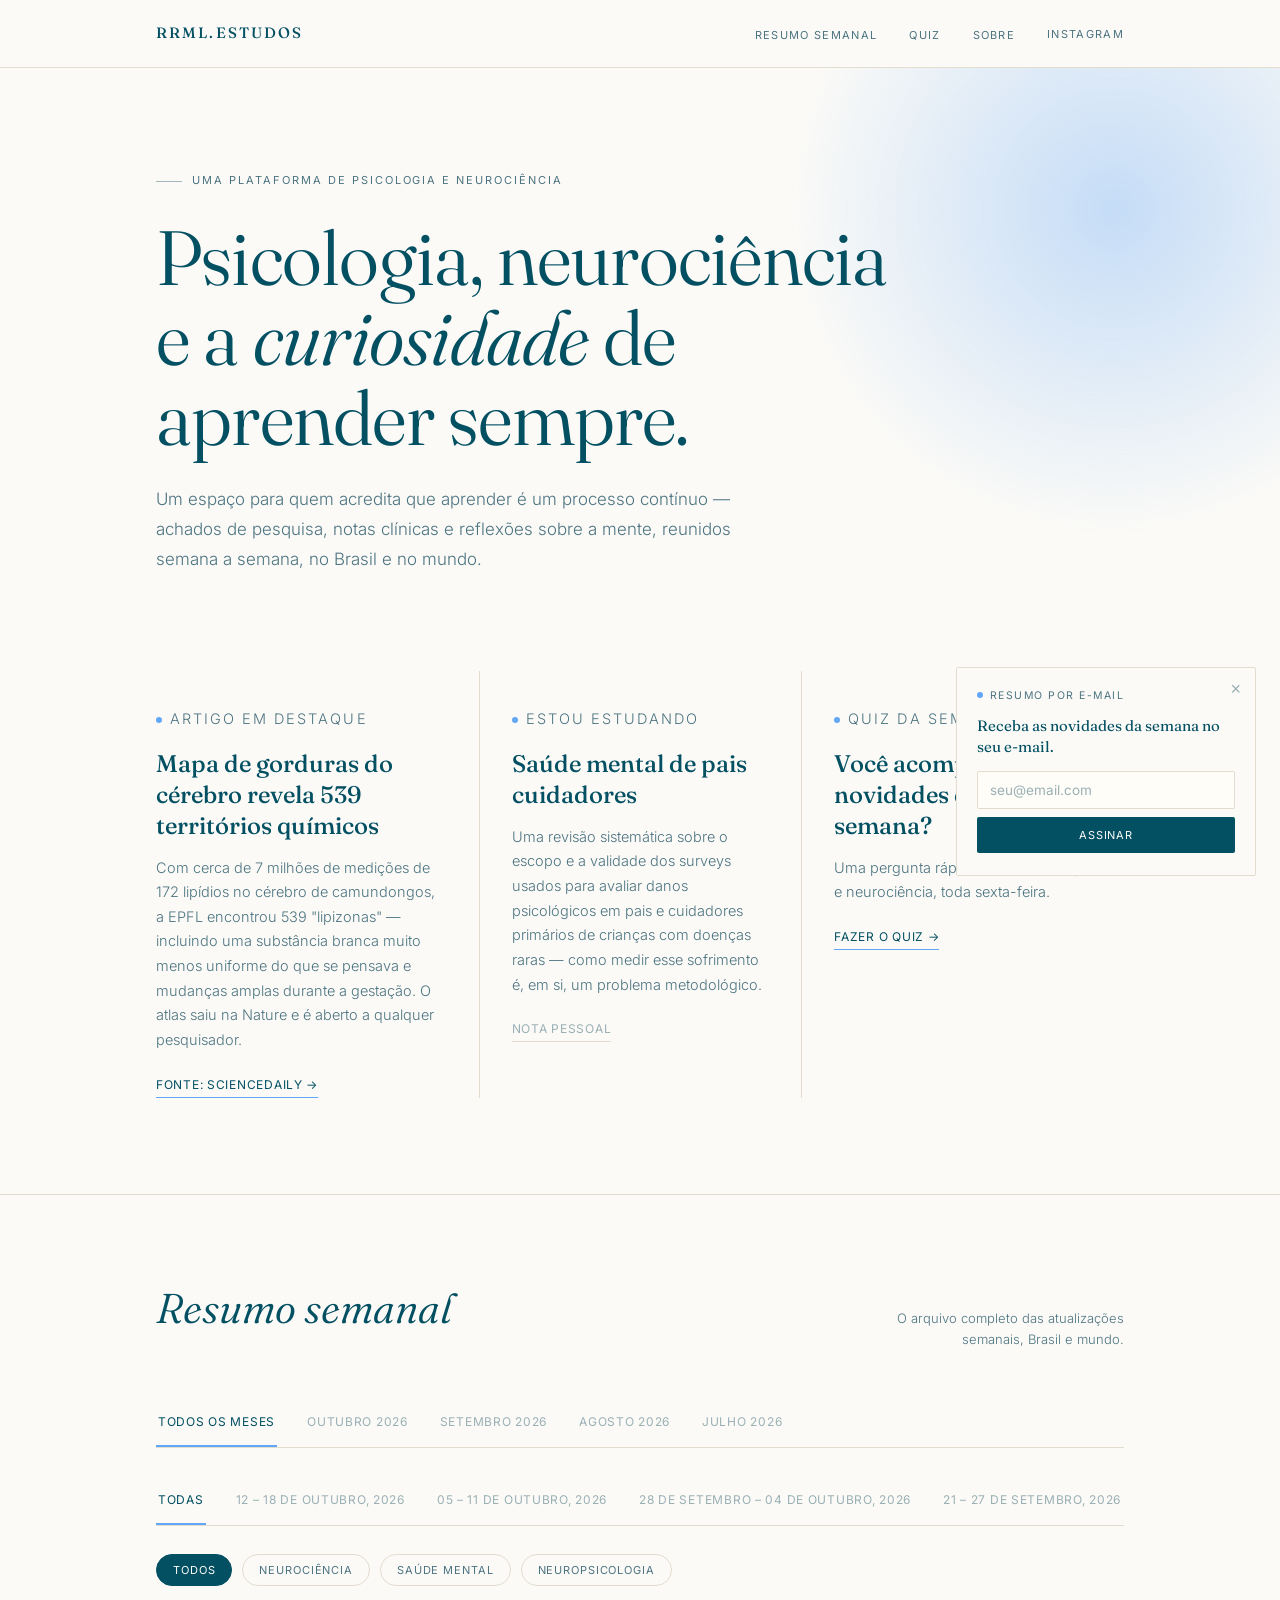
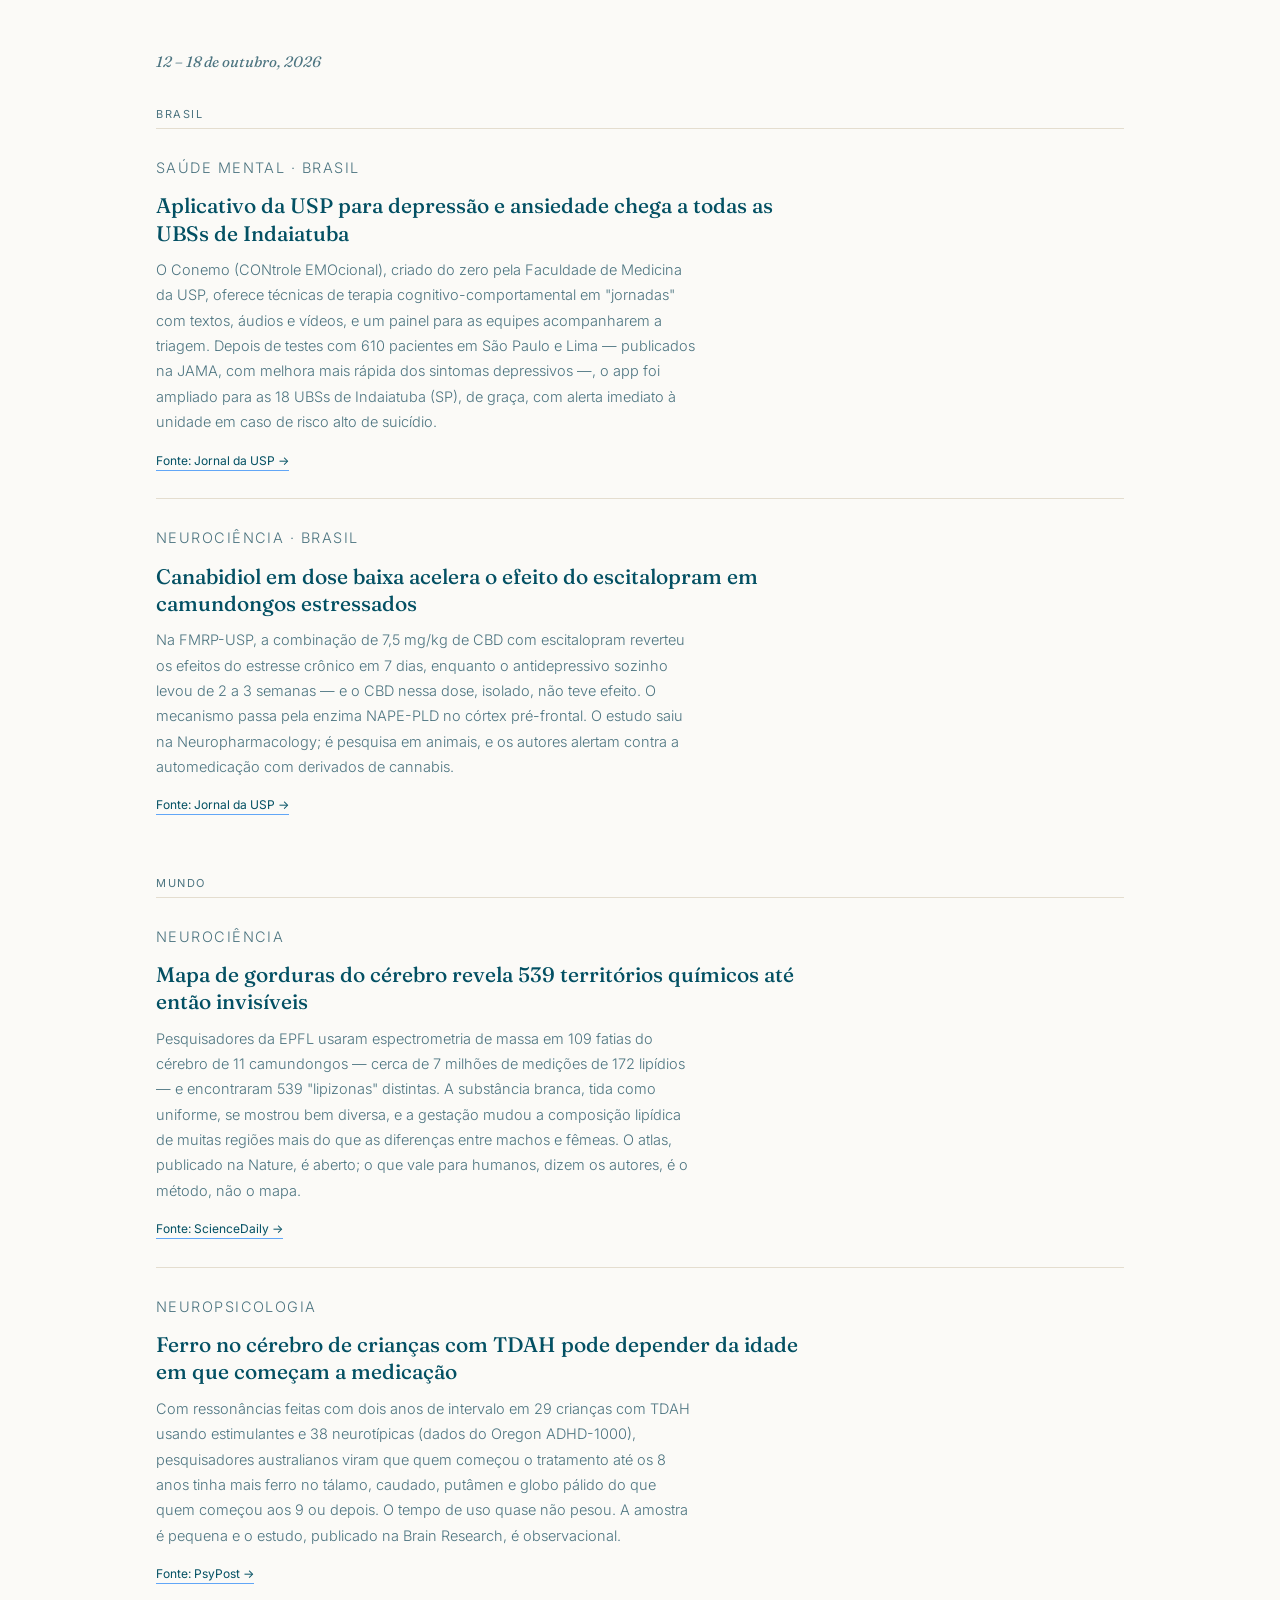
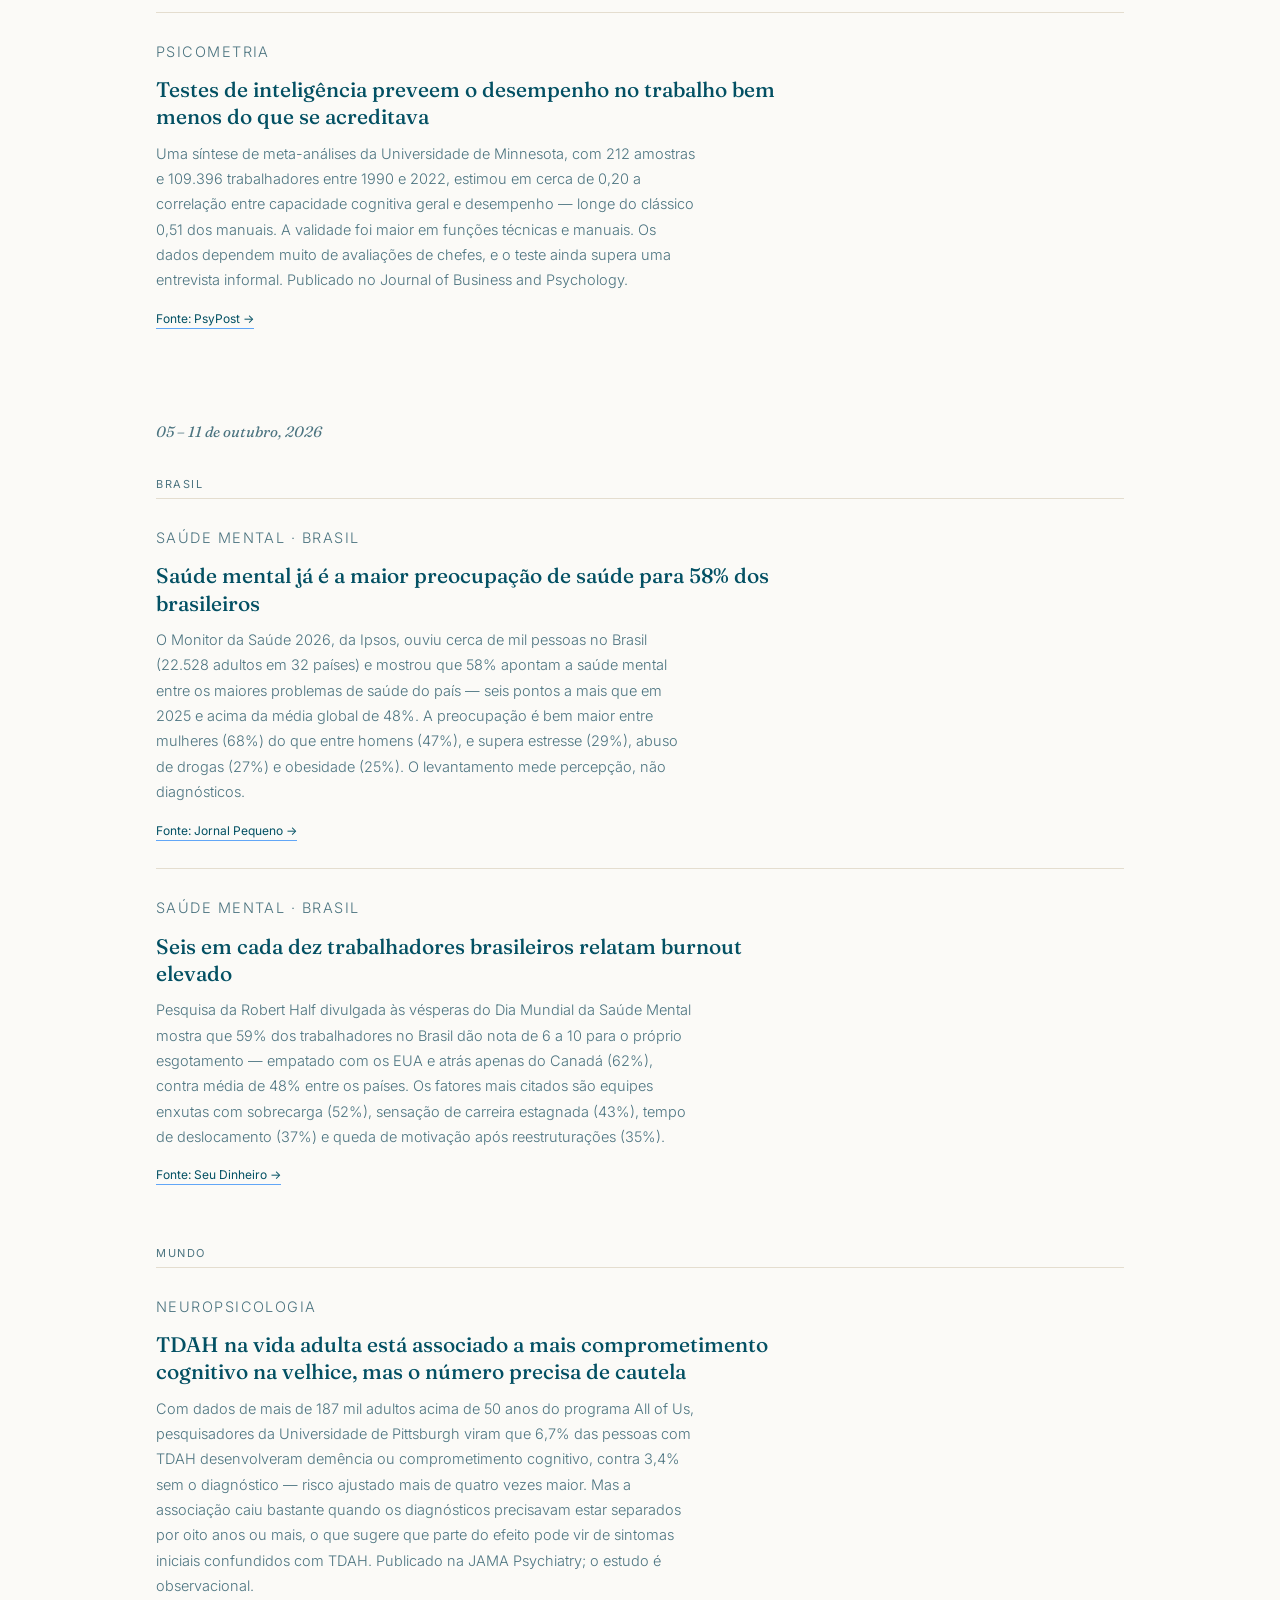
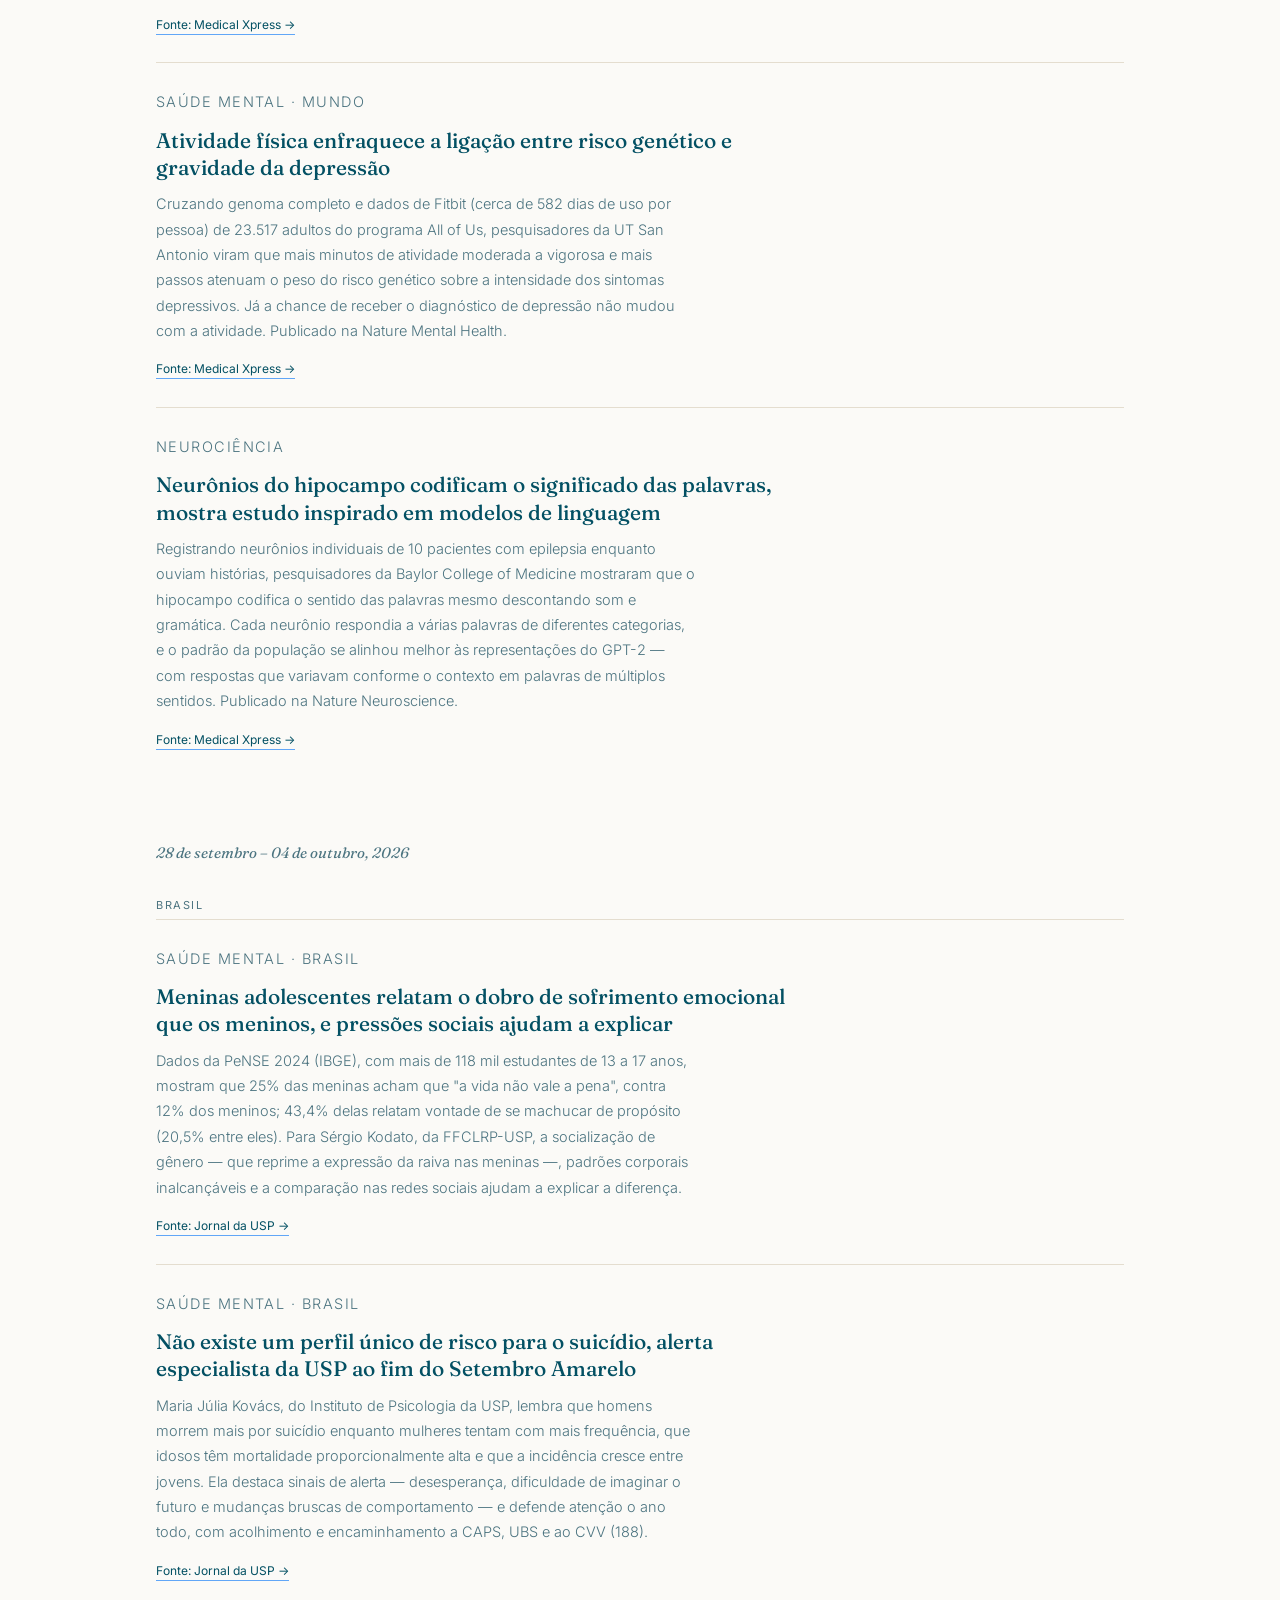
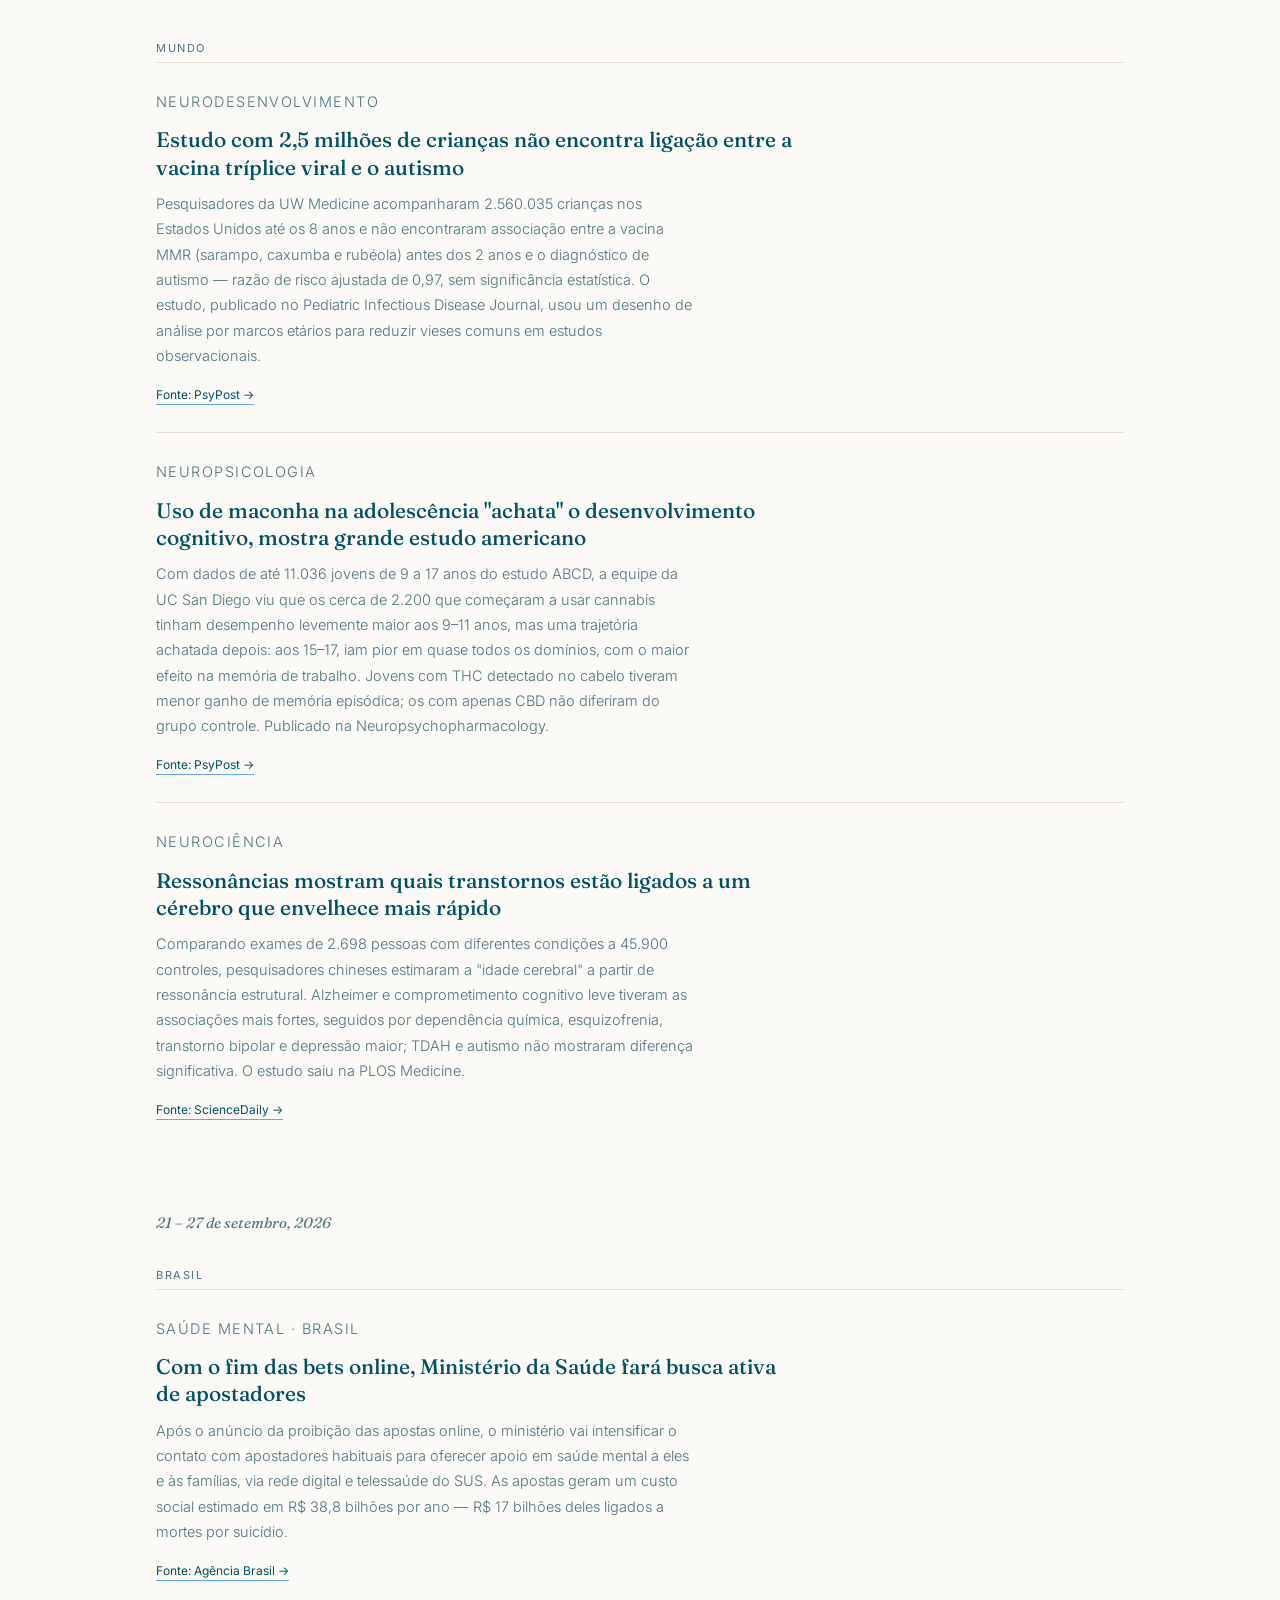
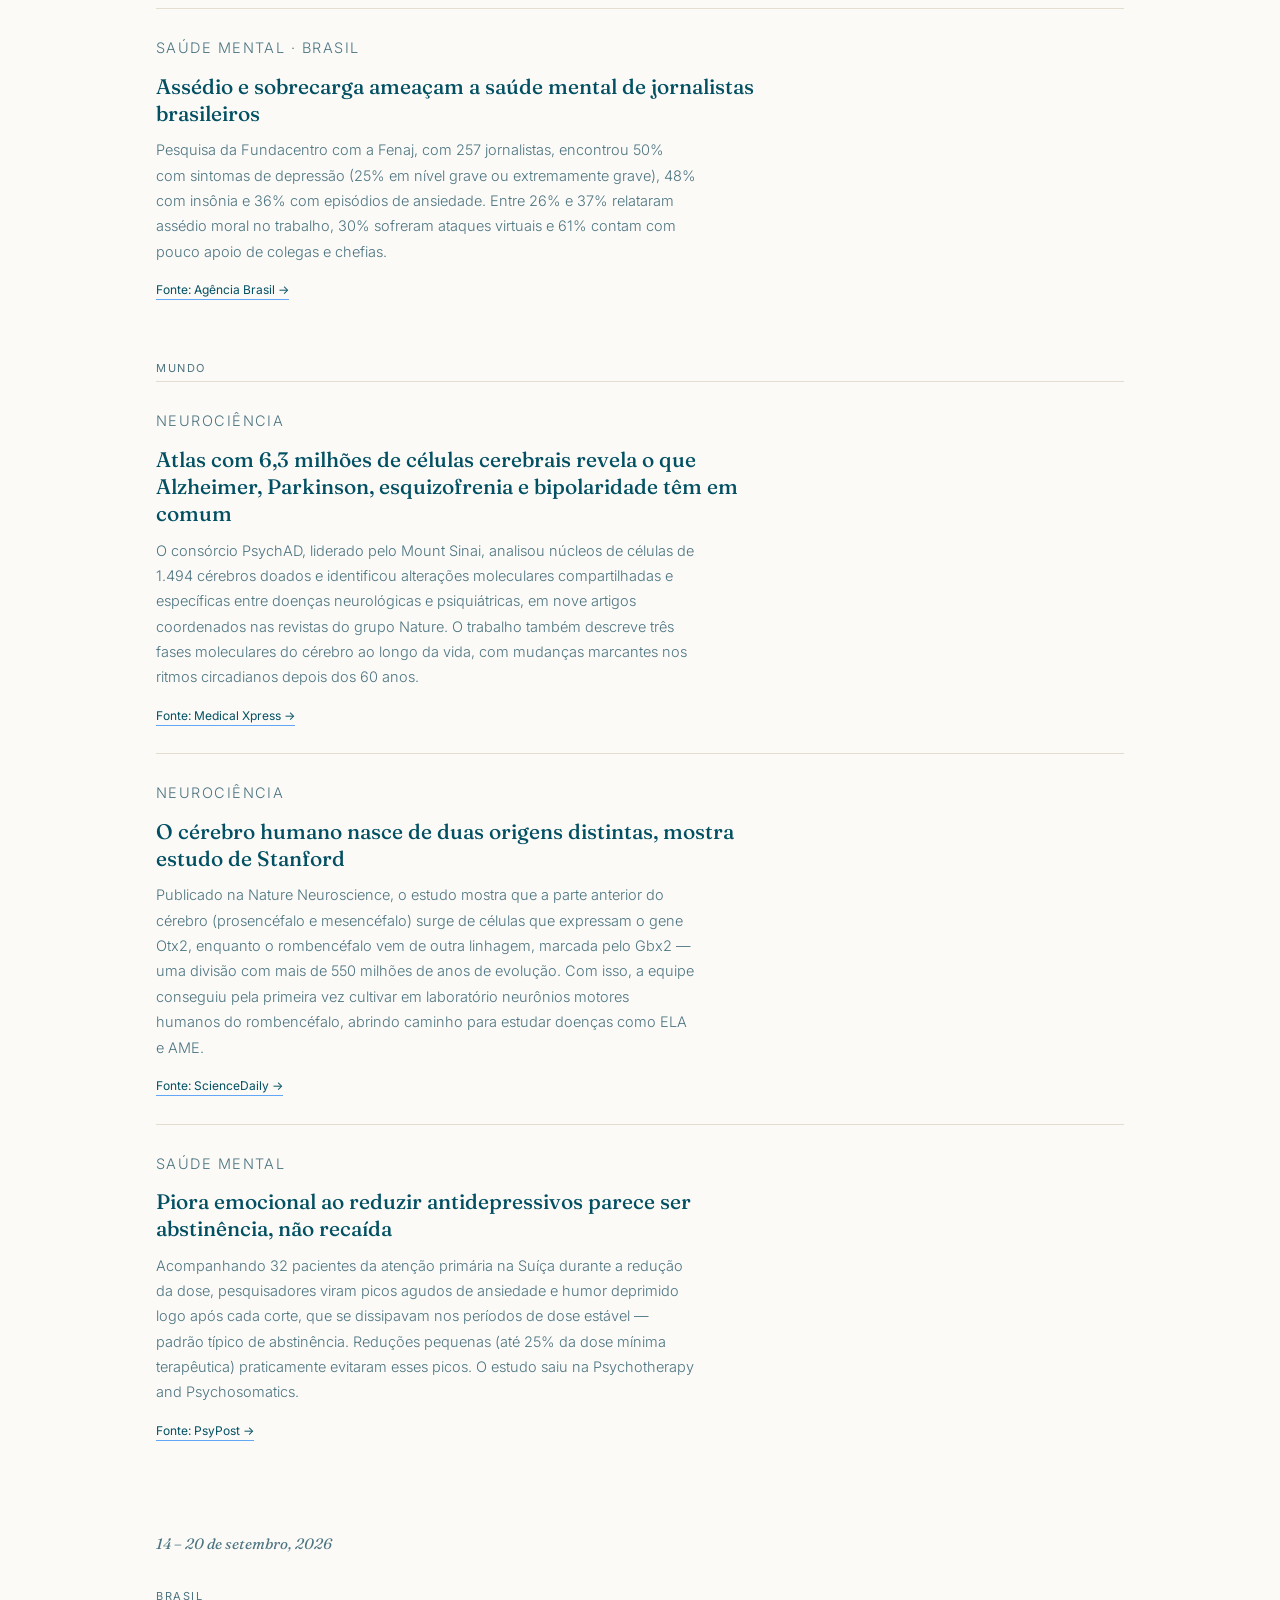
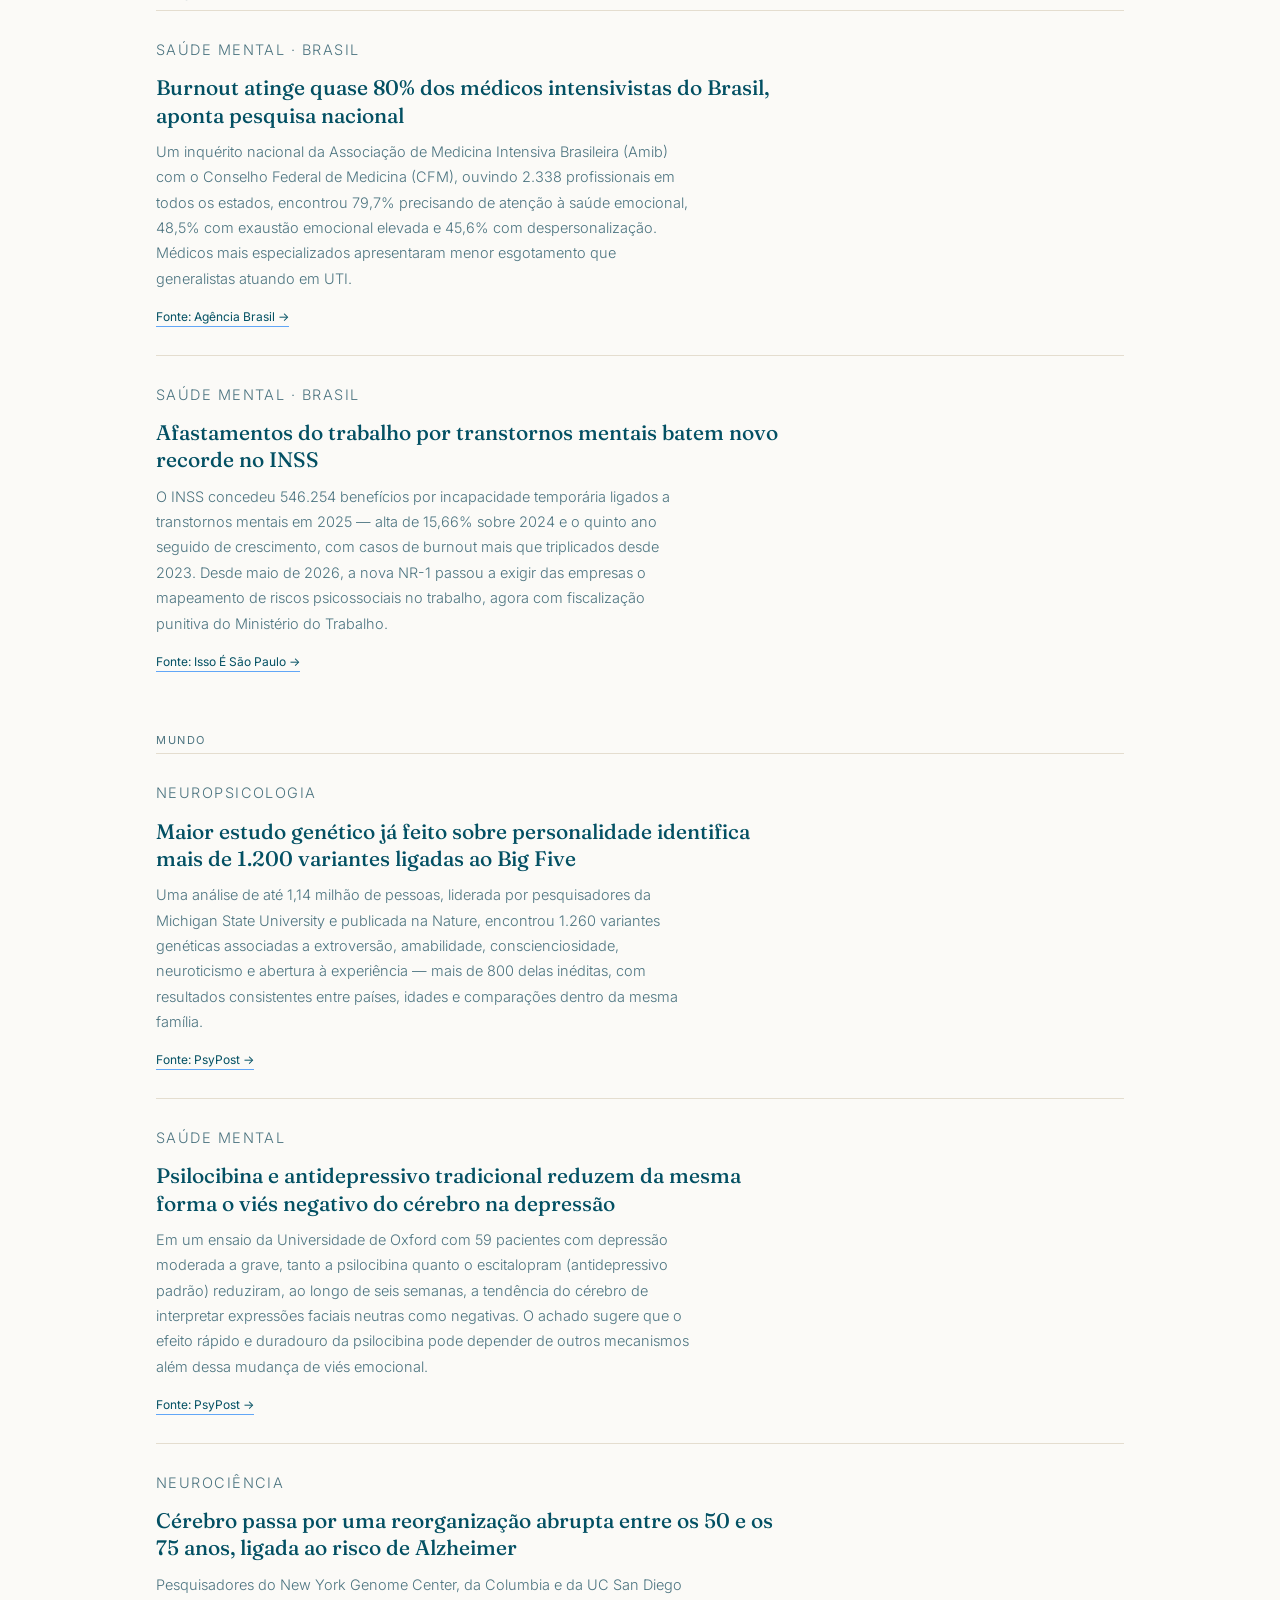
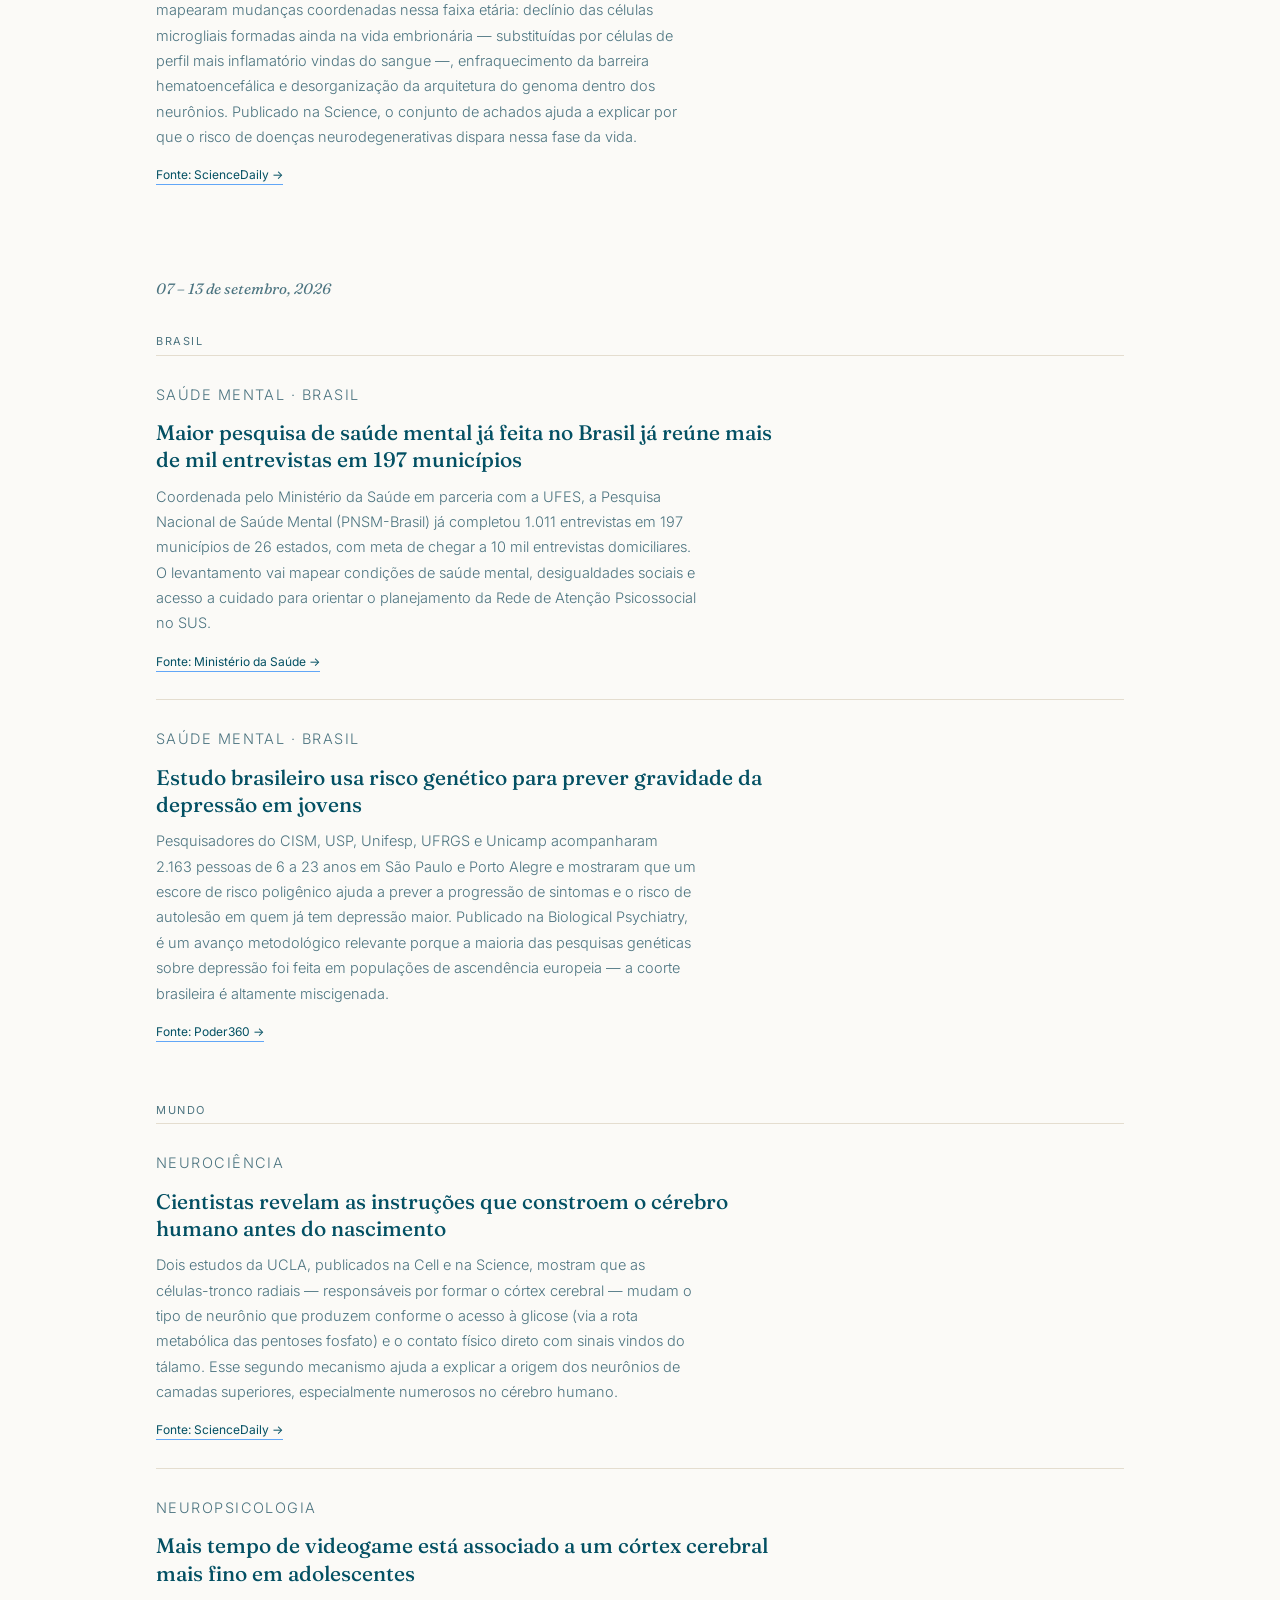
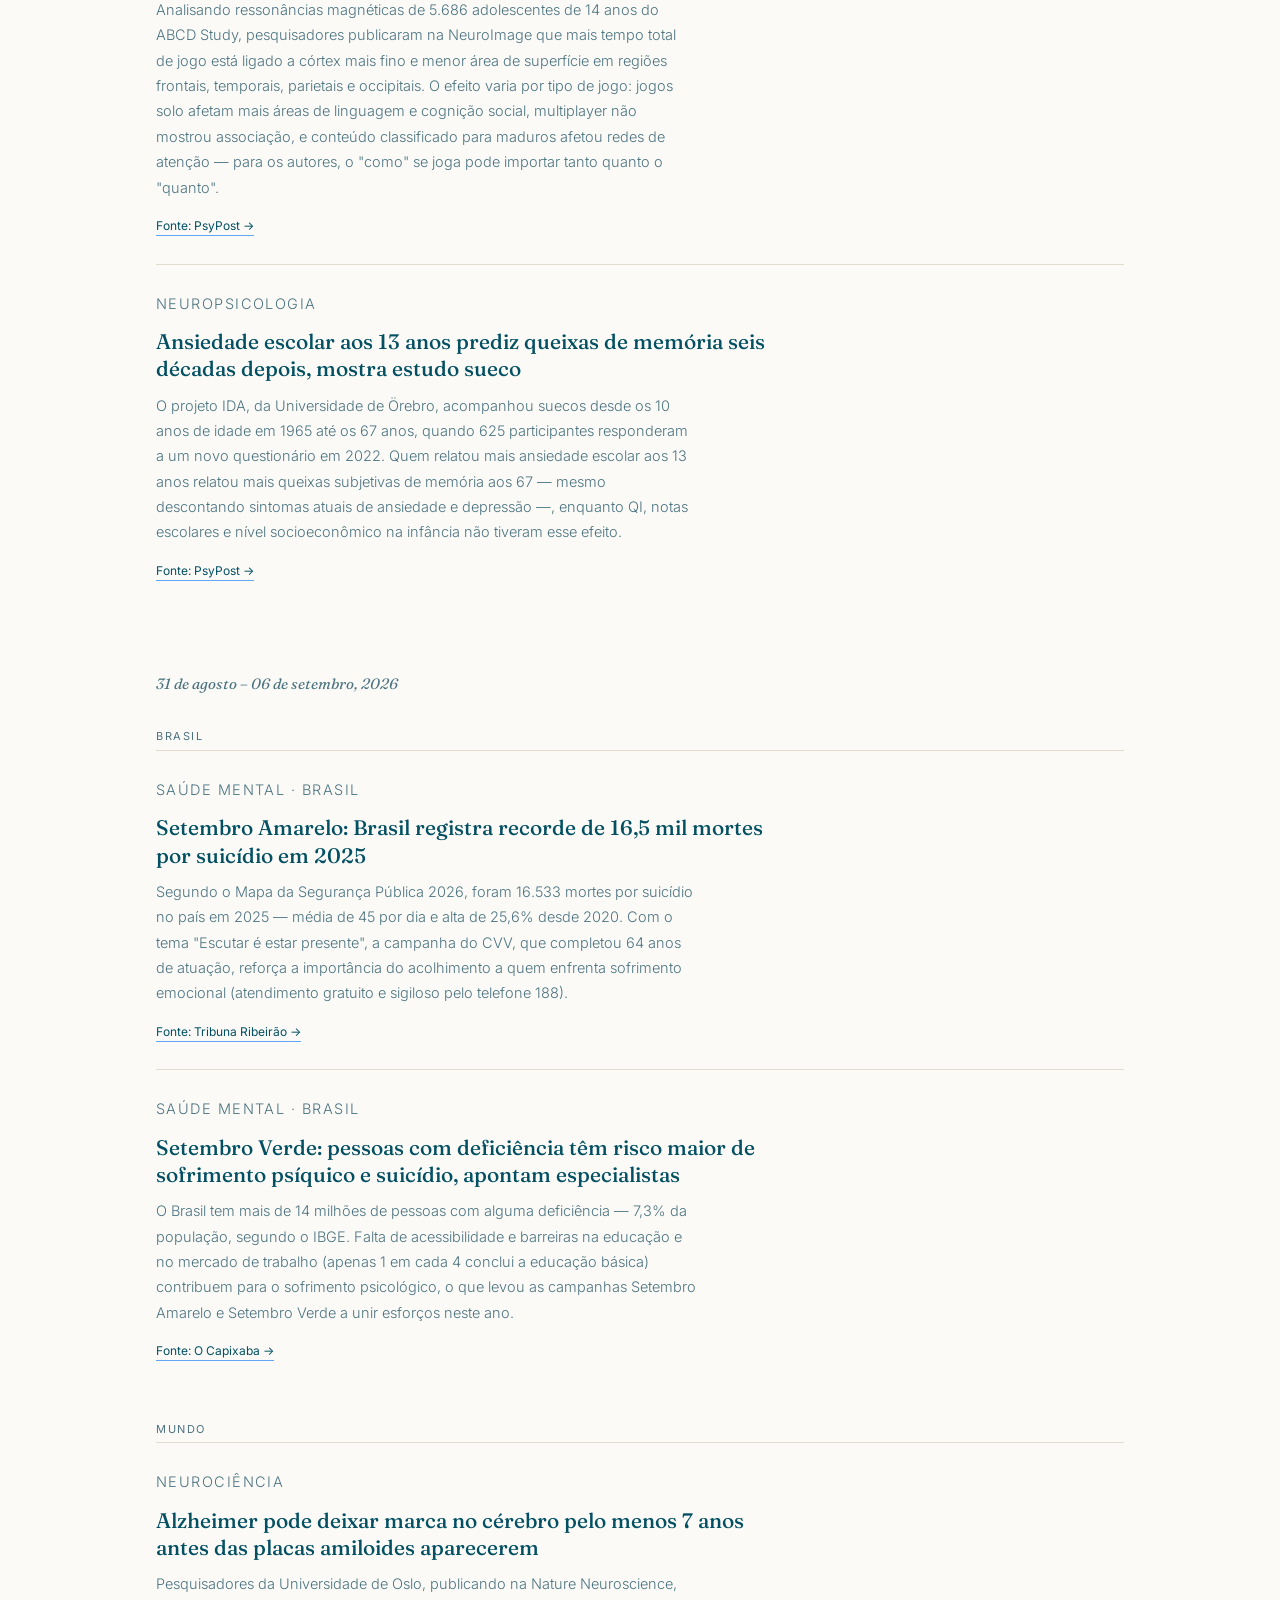
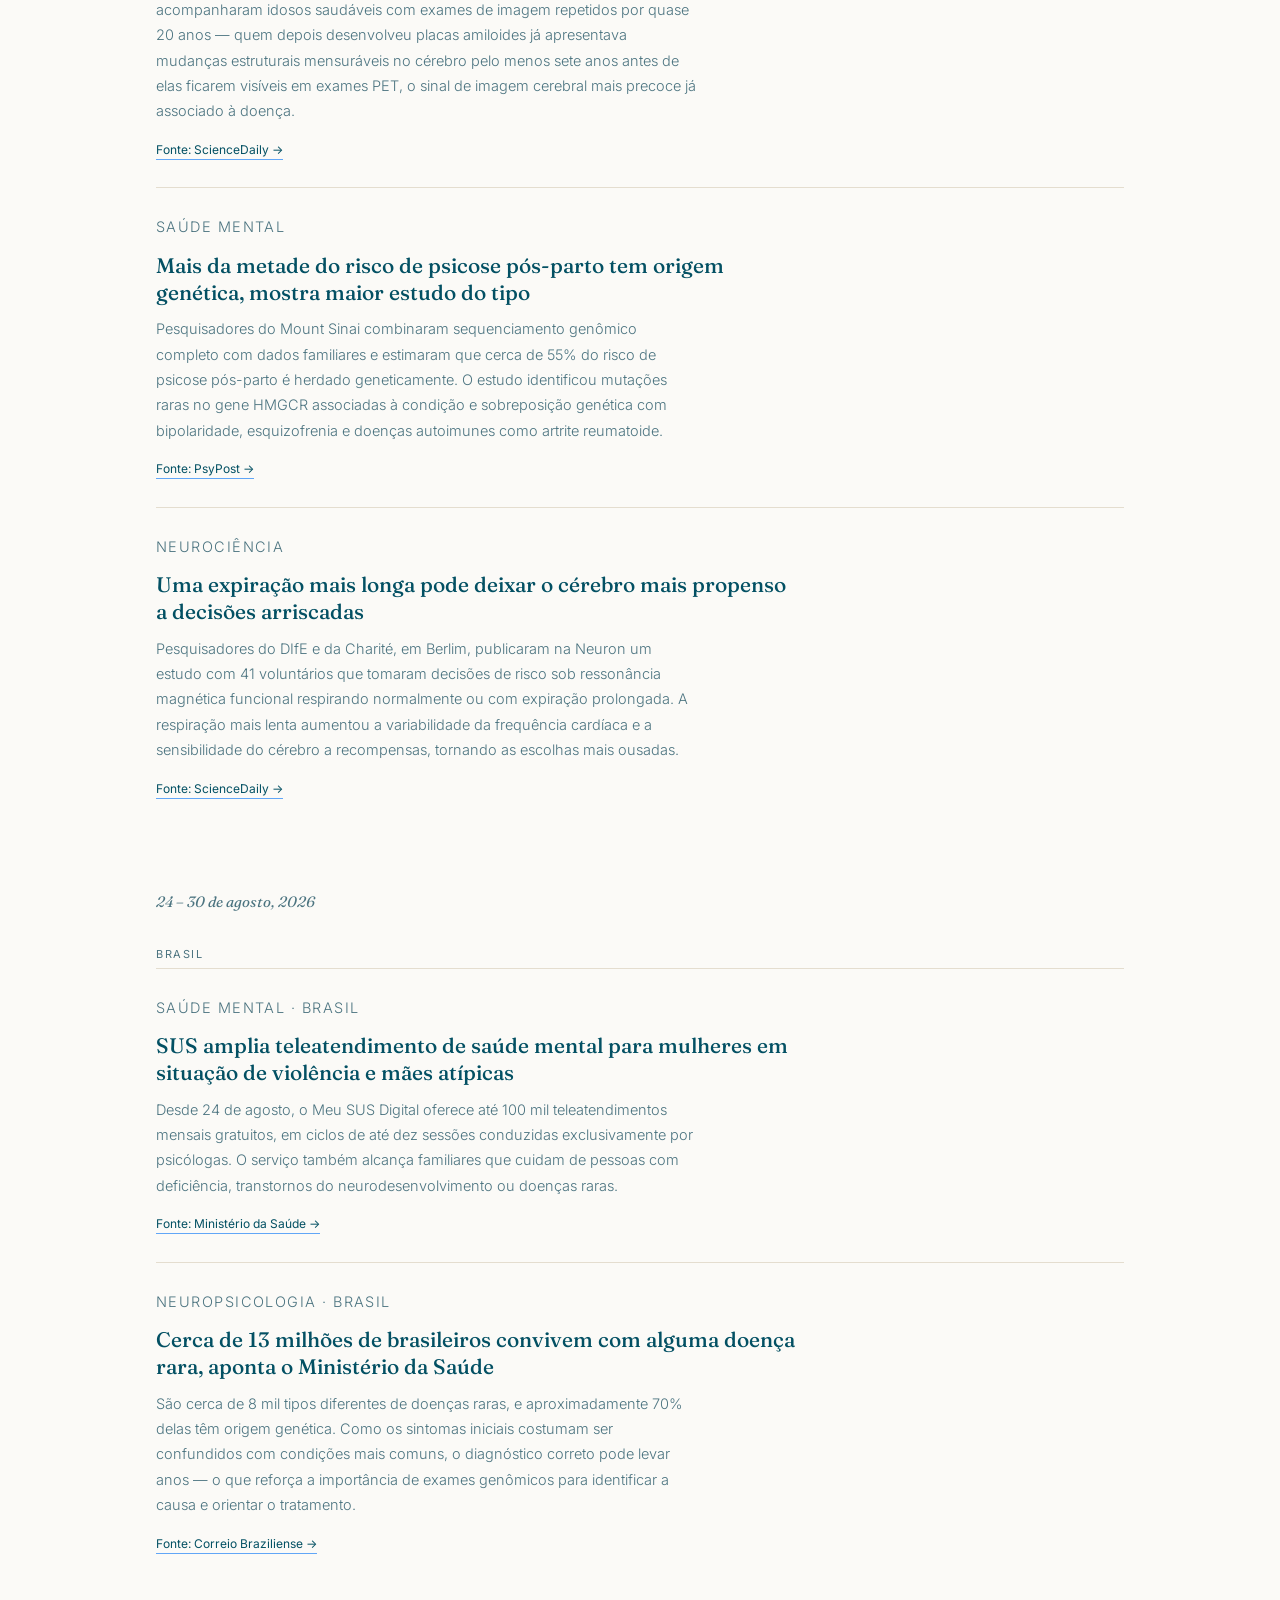
==== commit c1f2c25d: "Add resumo semanal de 12-18 de outubro 2026: app Conemo da USP nas UBSs, CBD acelera escitalopram, a" ====
--- a/index.html
+++ b/index.html
@@ -46,9 +46,9 @@
 
       <div class="triptych-item">
         <p class="triptych-label"><span class="dot"></span>Artigo em destaque</p>
-        <h3>TDAH na vida adulta está associado a mais comprometimento cognitivo na velhice</h3>
-        <p>Em mais de 187 mil adultos acima de 50 anos, quem tinha TDAH desenvolveu demência ou comprometimento cognitivo com o dobro da frequência (6,7% vs. 3,4%). Mas o risco cai muito quando os diagnósticos estão distantes no tempo — um lembrete de ler além da manchete do "risco quatro vezes maior".</p>
-        <a class="triptych-link" href="https://medicalxpress.com/news/2026-10-health-link-adhd-fourfold-higher.html" target="_blank" rel="noopener">Fonte: Medical Xpress →</a>
+        <h3>Mapa de gorduras do cérebro revela 539 territórios químicos</h3>
+        <p>Com cerca de 7 milhões de medições de 172 lipídios no cérebro de camundongos, a EPFL encontrou 539 "lipizonas" — incluindo uma substância branca muito menos uniforme do que se pensava e mudanças amplas durante a gestação. O atlas saiu na Nature e é aberto a qualquer pesquisador.</p>
+        <a class="triptych-link" href="https://www.sciencedaily.com/releases/2026/10/261012185011.htm" target="_blank" rel="noopener">Fonte: ScienceDaily →</a>
       </div>
 
       <div class="triptych-item">
@@ -86,6 +86,43 @@
   </div>
 
   <!-- WEEKLY_POSTS_START -->
+  <section class="week" id="week-2026-10-18" data-month="2026-10">
+    <div class="week-date">12 – 18 de outubro, 2026</div>
+
+    <div class="region" data-region="brasil">Brasil</div>
+    <div class="entry" data-cat="saude" data-region="brasil">
+      <p class="entry-kicker">Saúde mental · Brasil</p>
+      <h3>Aplicativo da USP para depressão e ansiedade chega a todas as UBSs de Indaiatuba</h3>
+      <p>O Conemo (CONtrole EMOcional), criado do zero pela Faculdade de Medicina da USP, oferece técnicas de terapia cognitivo-comportamental em "jornadas" com textos, áudios e vídeos, e um painel para as equipes acompanharem a triagem. Depois de testes com 610 pacientes em São Paulo e Lima — publicados na JAMA, com melhora mais rápida dos sintomas depressivos —, o app foi ampliado para as 18 UBSs de Indaiatuba (SP), de graça, com alerta imediato à unidade em caso de risco alto de suicídio.</p>
+      <a class="source" href="https://jornal.usp.br/ciencias/aplicativo-para-tratar-sintomas-de-depressao-e-ansiedade-e-implementado-com-sucesso-em-servicos-de-saude/" target="_blank" rel="noopener">Fonte: Jornal da USP →</a>
+    </div>
+    <div class="entry" data-cat="neuro" data-region="brasil">
+      <p class="entry-kicker">Neurociência · Brasil</p>
+      <h3>Canabidiol em dose baixa acelera o efeito do escitalopram em camundongos estressados</h3>
+      <p>Na FMRP-USP, a combinação de 7,5 mg/kg de CBD com escitalopram reverteu os efeitos do estresse crônico em 7 dias, enquanto o antidepressivo sozinho levou de 2 a 3 semanas — e o CBD nessa dose, isolado, não teve efeito. O mecanismo passa pela enzima NAPE-PLD no córtex pré-frontal. O estudo saiu na Neuropharmacology; é pesquisa em animais, e os autores alertam contra a automedicação com derivados de cannabis.</p>
+      <a class="source" href="https://jornal.usp.br/ciencias/canabidiol-acelera-efeitos-do-escitalopram-em-camundongos-submetidos-a-estresse-cronico/" target="_blank" rel="noopener">Fonte: Jornal da USP →</a>
+    </div>
+
+    <div class="region" data-region="mundo">Mundo</div>
+    <div class="entry" data-cat="neuro" data-region="mundo">
+      <p class="entry-kicker">Neurociência</p>
+      <h3>Mapa de gorduras do cérebro revela 539 territórios químicos até então invisíveis</h3>
+      <p>Pesquisadores da EPFL usaram espectrometria de massa em 109 fatias do cérebro de 11 camundongos — cerca de 7 milhões de medições de 172 lipídios — e encontraram 539 "lipizonas" distintas. A substância branca, tida como uniforme, se mostrou bem diversa, e a gestação mudou a composição lipídica de muitas regiões mais do que as diferenças entre machos e fêmeas. O atlas, publicado na Nature, é aberto; o que vale para humanos, dizem os autores, é o método, não o mapa.</p>
+      <a class="source" href="https://www.sciencedaily.com/releases/2026/10/261012185011.htm" target="_blank" rel="noopener">Fonte: ScienceDaily →</a>
+    </div>
+    <div class="entry" data-cat="neuropsic" data-region="mundo">
+      <p class="entry-kicker">Neuropsicologia</p>
+      <h3>Ferro no cérebro de crianças com TDAH pode depender da idade em que começam a medicação</h3>
+      <p>Com ressonâncias feitas com dois anos de intervalo em 29 crianças com TDAH usando estimulantes e 38 neurotípicas (dados do Oregon ADHD-1000), pesquisadores australianos viram que quem começou o tratamento até os 8 anos tinha mais ferro no tálamo, caudado, putâmen e globo pálido do que quem começou aos 9 ou depois. O tempo de uso quase não pesou. A amostra é pequena e o estudo, publicado na Brain Research, é observacional.</p>
+      <a class="source" href="https://www.psypost.org/brain-iron-levels-in-children-with-adhd-may-depend-on-when-they-start-medication/" target="_blank" rel="noopener">Fonte: PsyPost →</a>
+    </div>
+    <div class="entry" data-cat="neuropsic" data-region="mundo">
+      <p class="entry-kicker">Psicometria</p>
+      <h3>Testes de inteligência preveem o desempenho no trabalho bem menos do que se acreditava</h3>
+      <p>Uma síntese de meta-análises da Universidade de Minnesota, com 212 amostras e 109.396 trabalhadores entre 1990 e 2022, estimou em cerca de 0,20 a correlação entre capacidade cognitiva geral e desempenho — longe do clássico 0,51 dos manuais. A validade foi maior em funções técnicas e manuais. Os dados dependem muito de avaliações de chefes, e o teste ainda supera uma entrevista informal. Publicado no Journal of Business and Psychology.</p>
+      <a class="source" href="https://www.psypost.org/intelligence-tests-are-a-weaker-predictor-of-job-performance-than-long-believed-large-study-finds/" target="_blank" rel="noopener">Fonte: PsyPost →</a>
+    </div>
+  </section>
   <section class="week" id="week-2026-10-11" data-month="2026-10">
     <div class="week-date">05 – 11 de outubro, 2026</div>
 
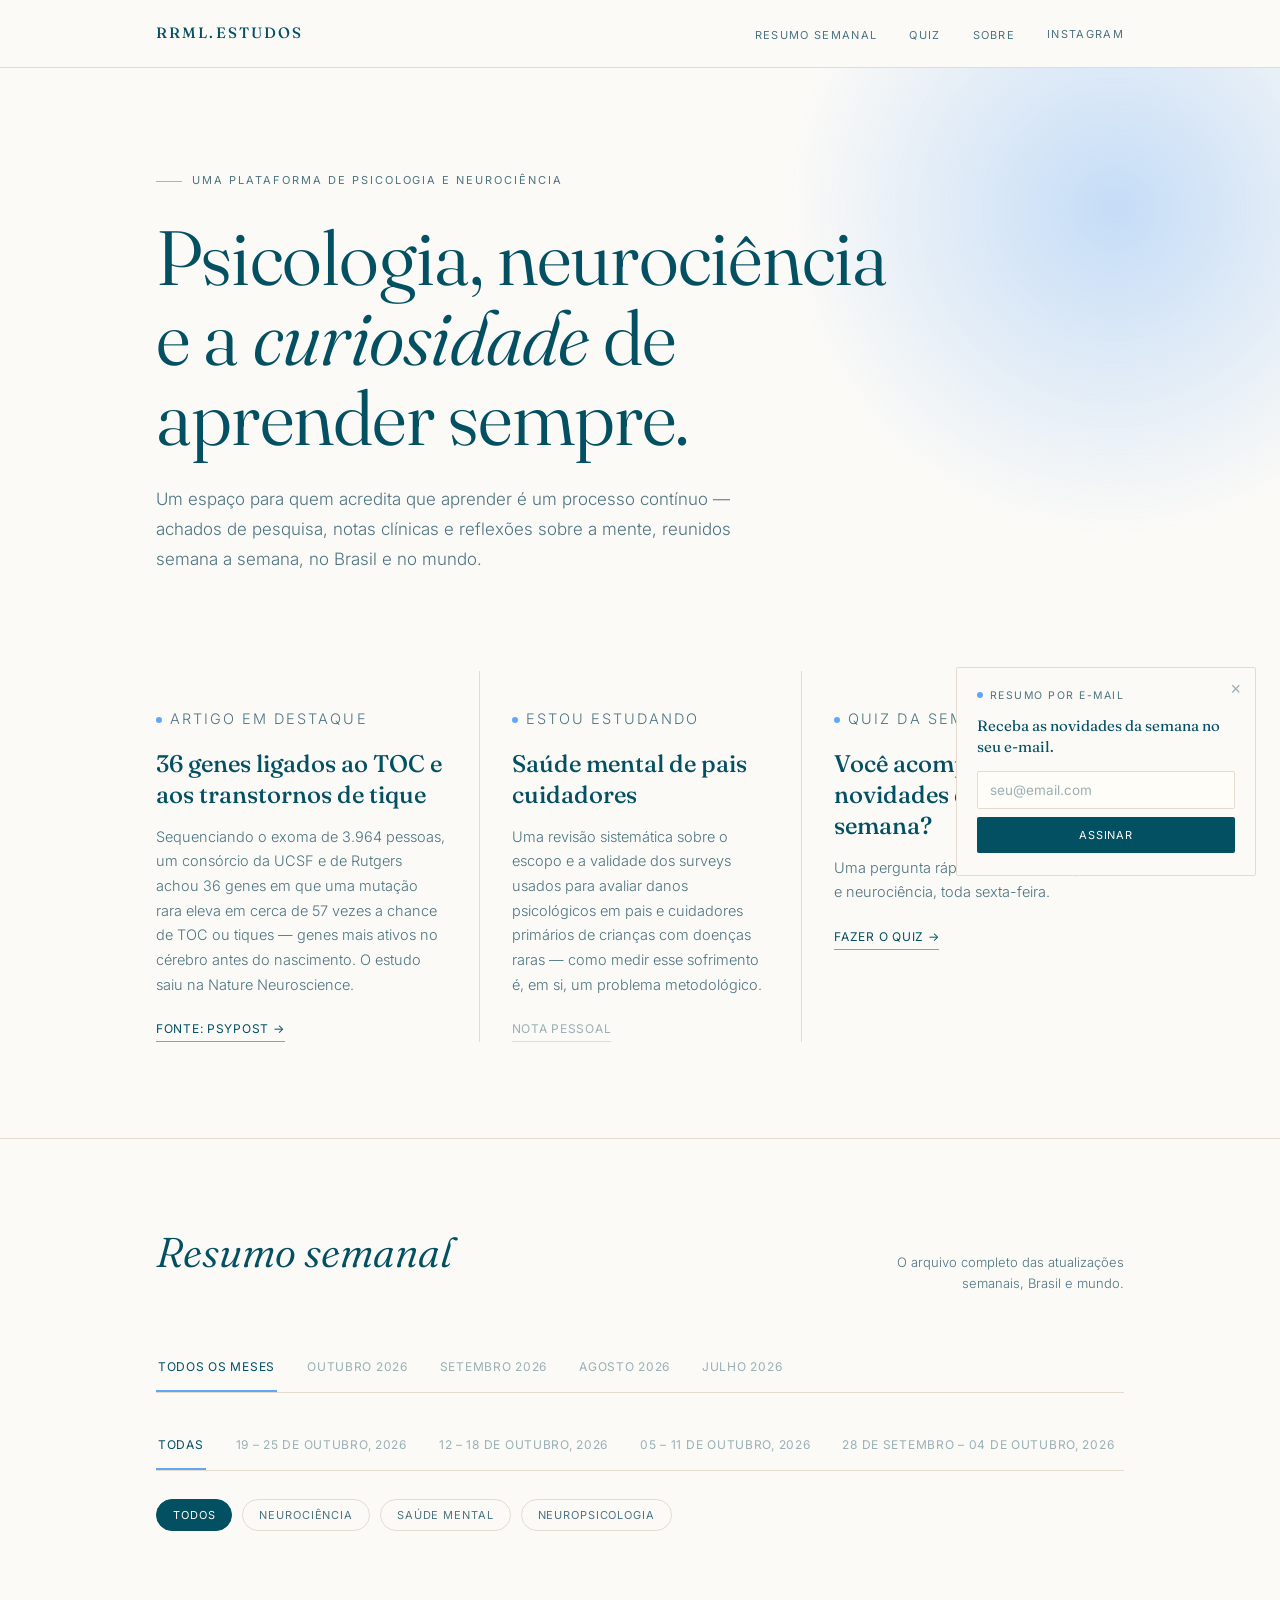
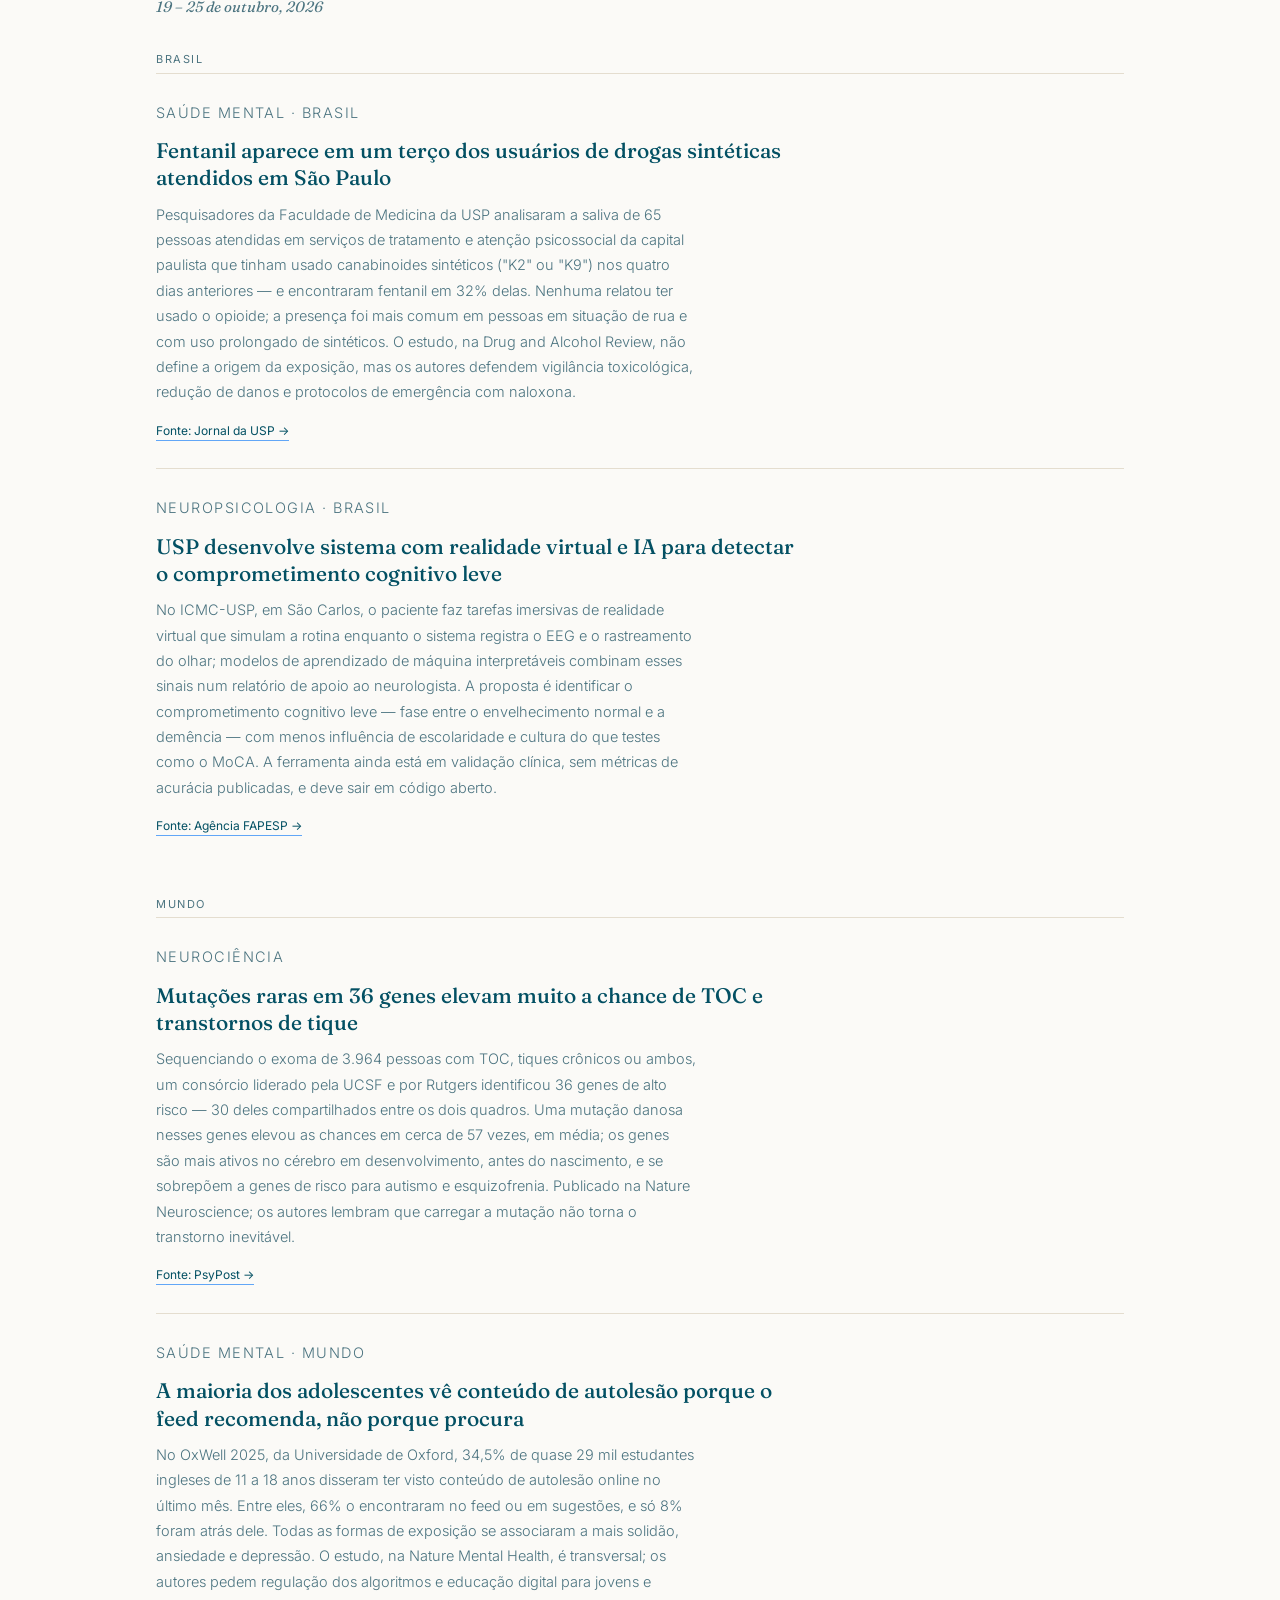
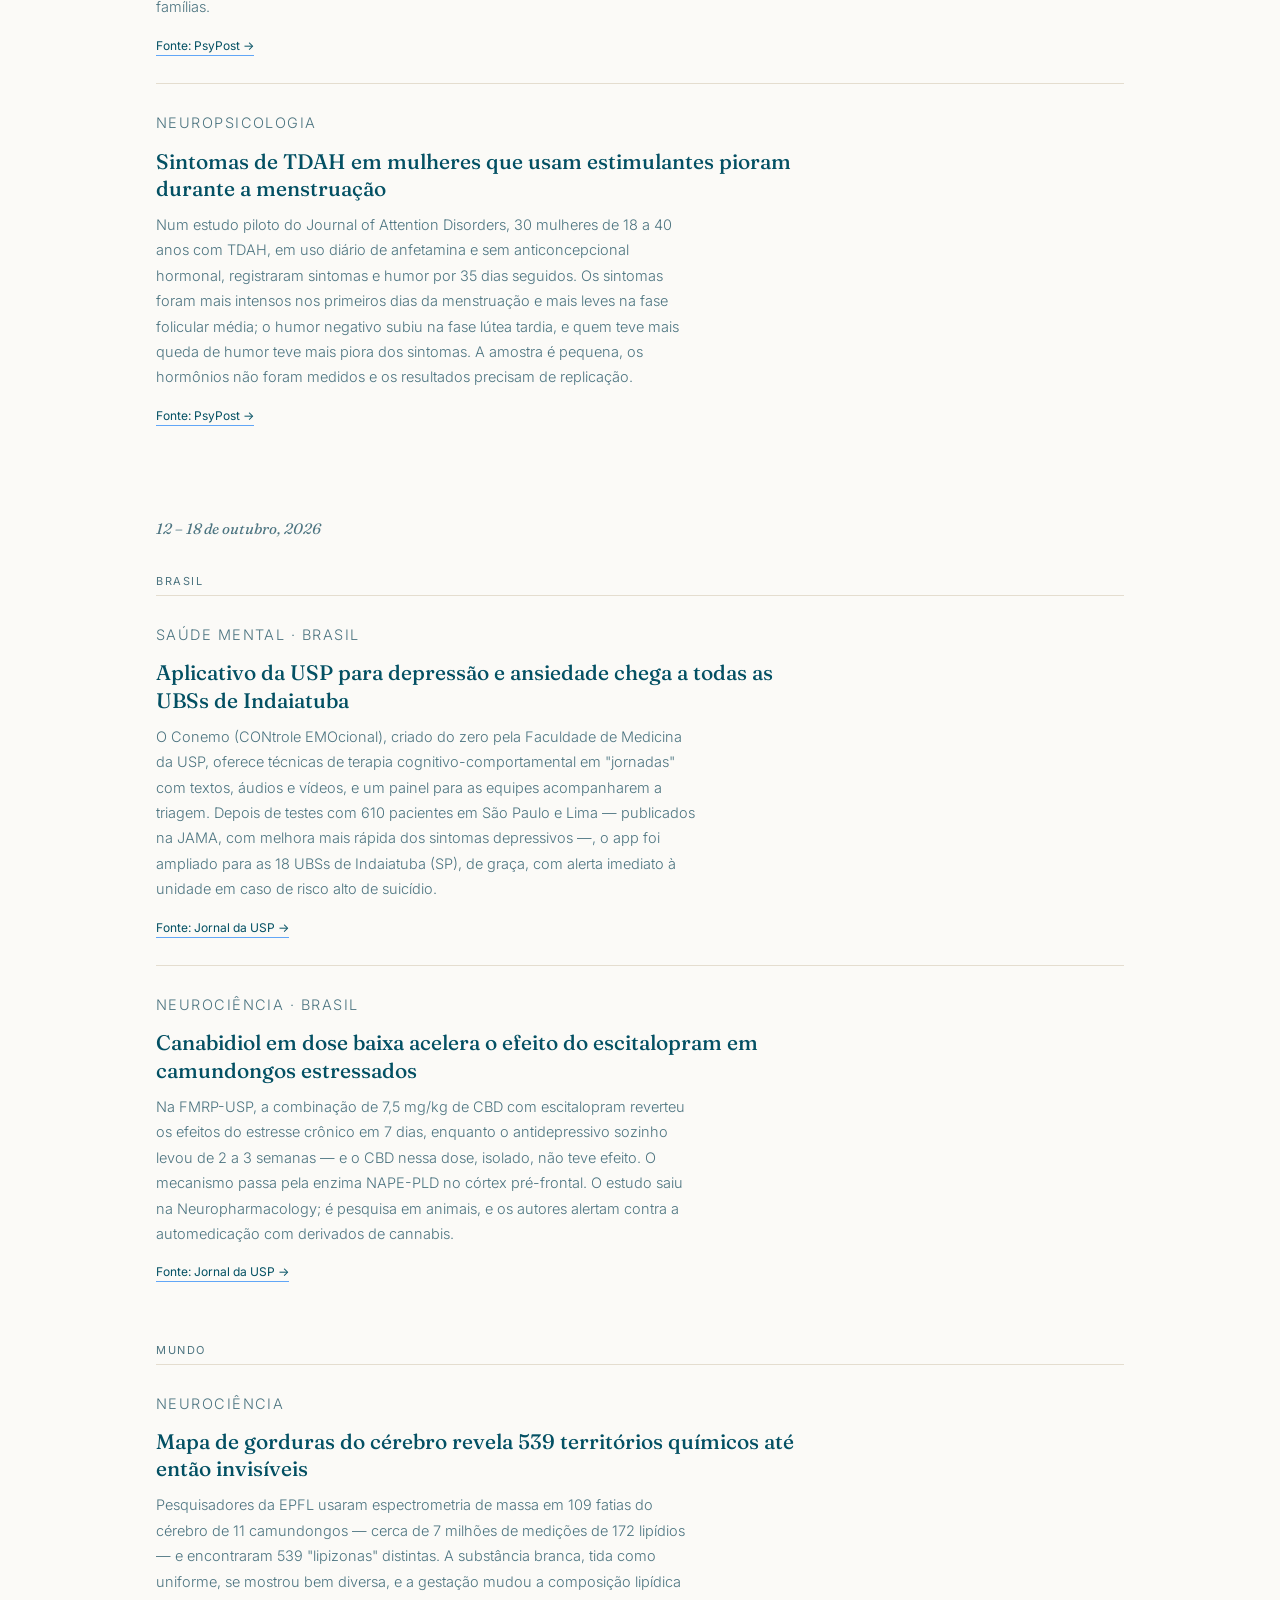
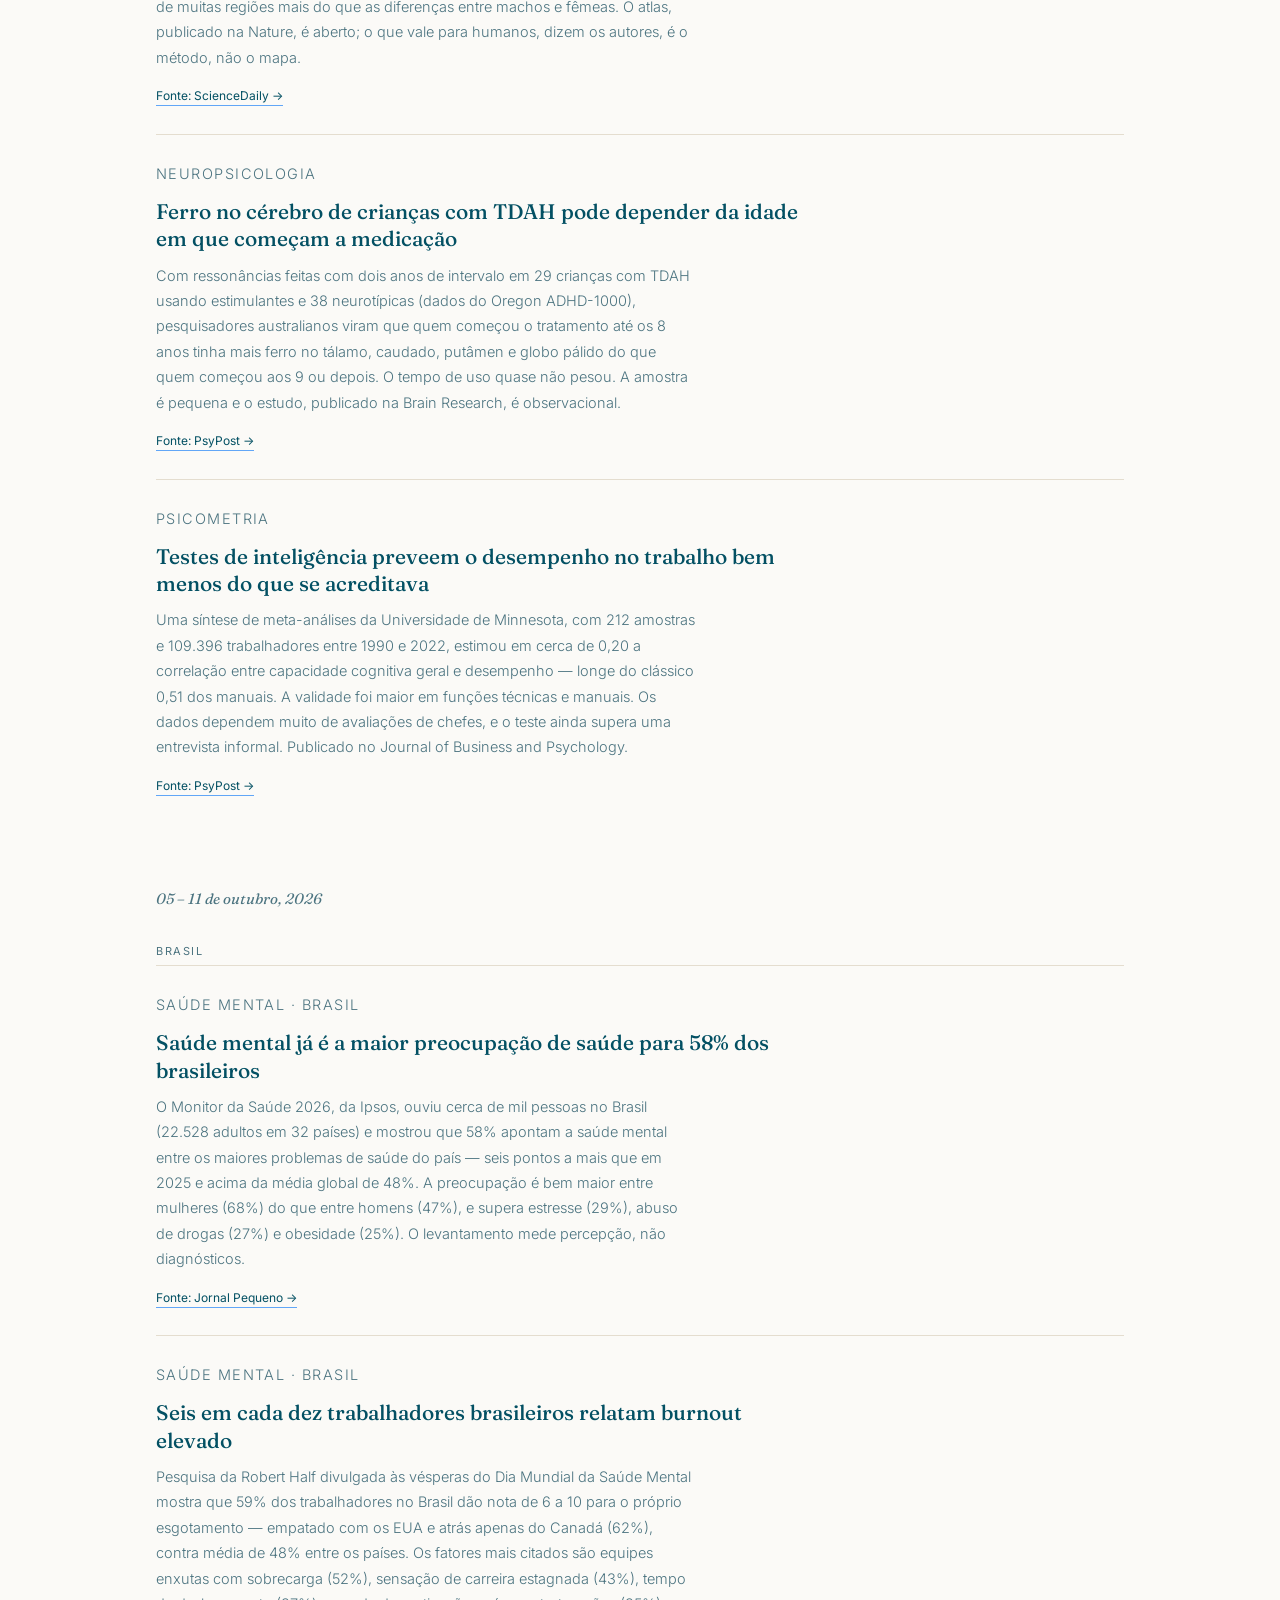
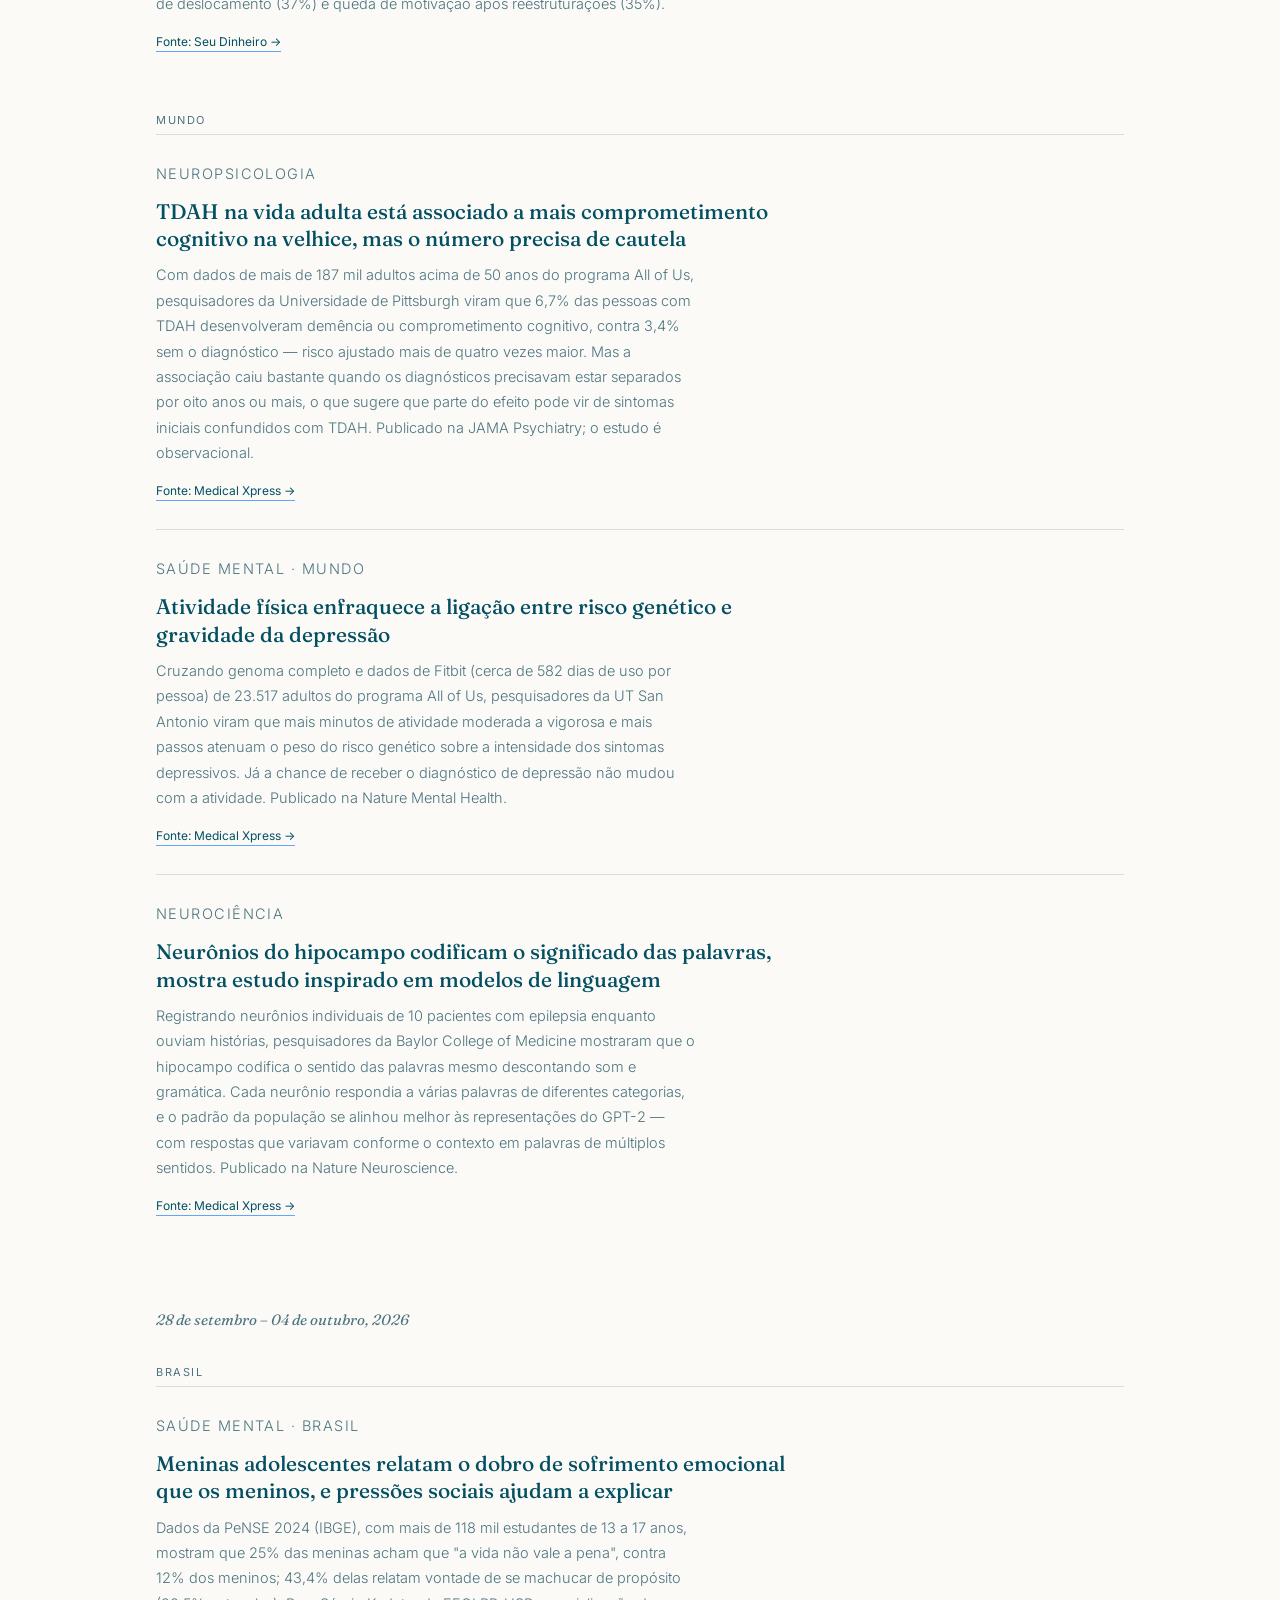
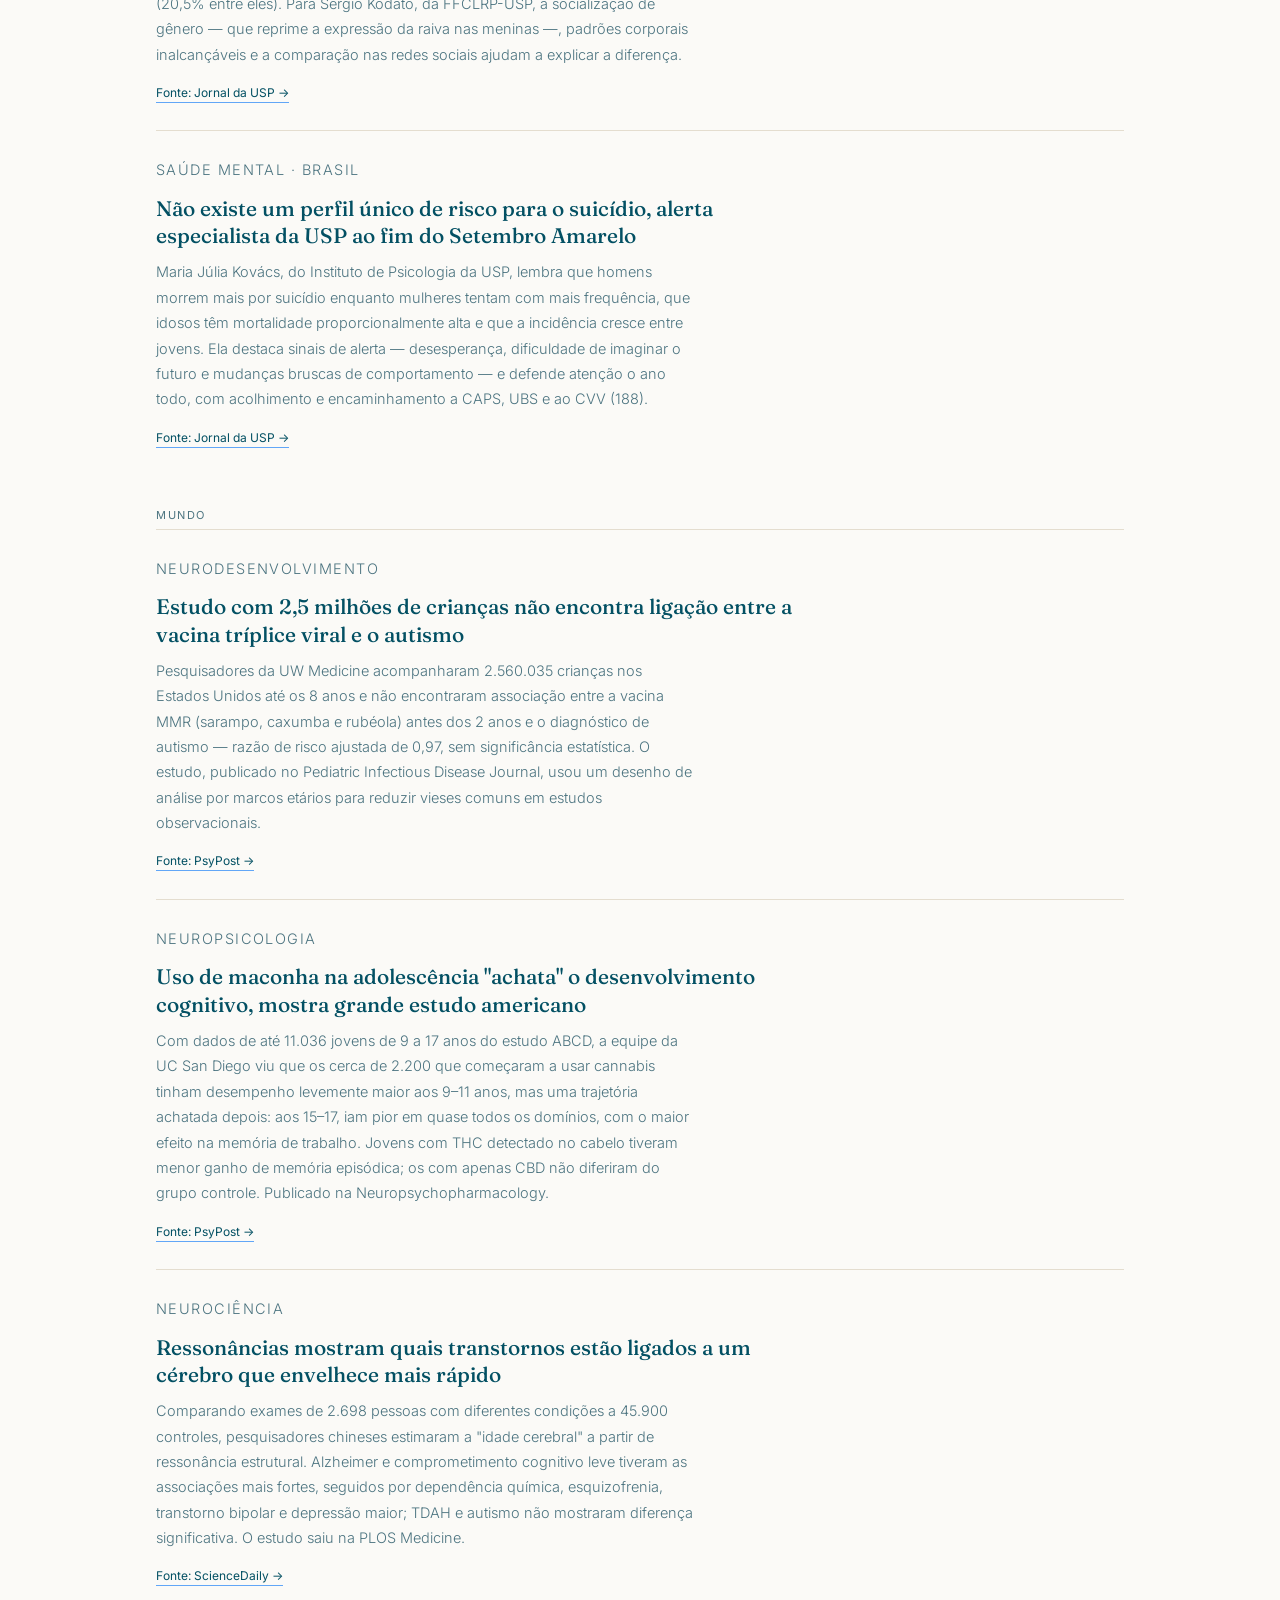
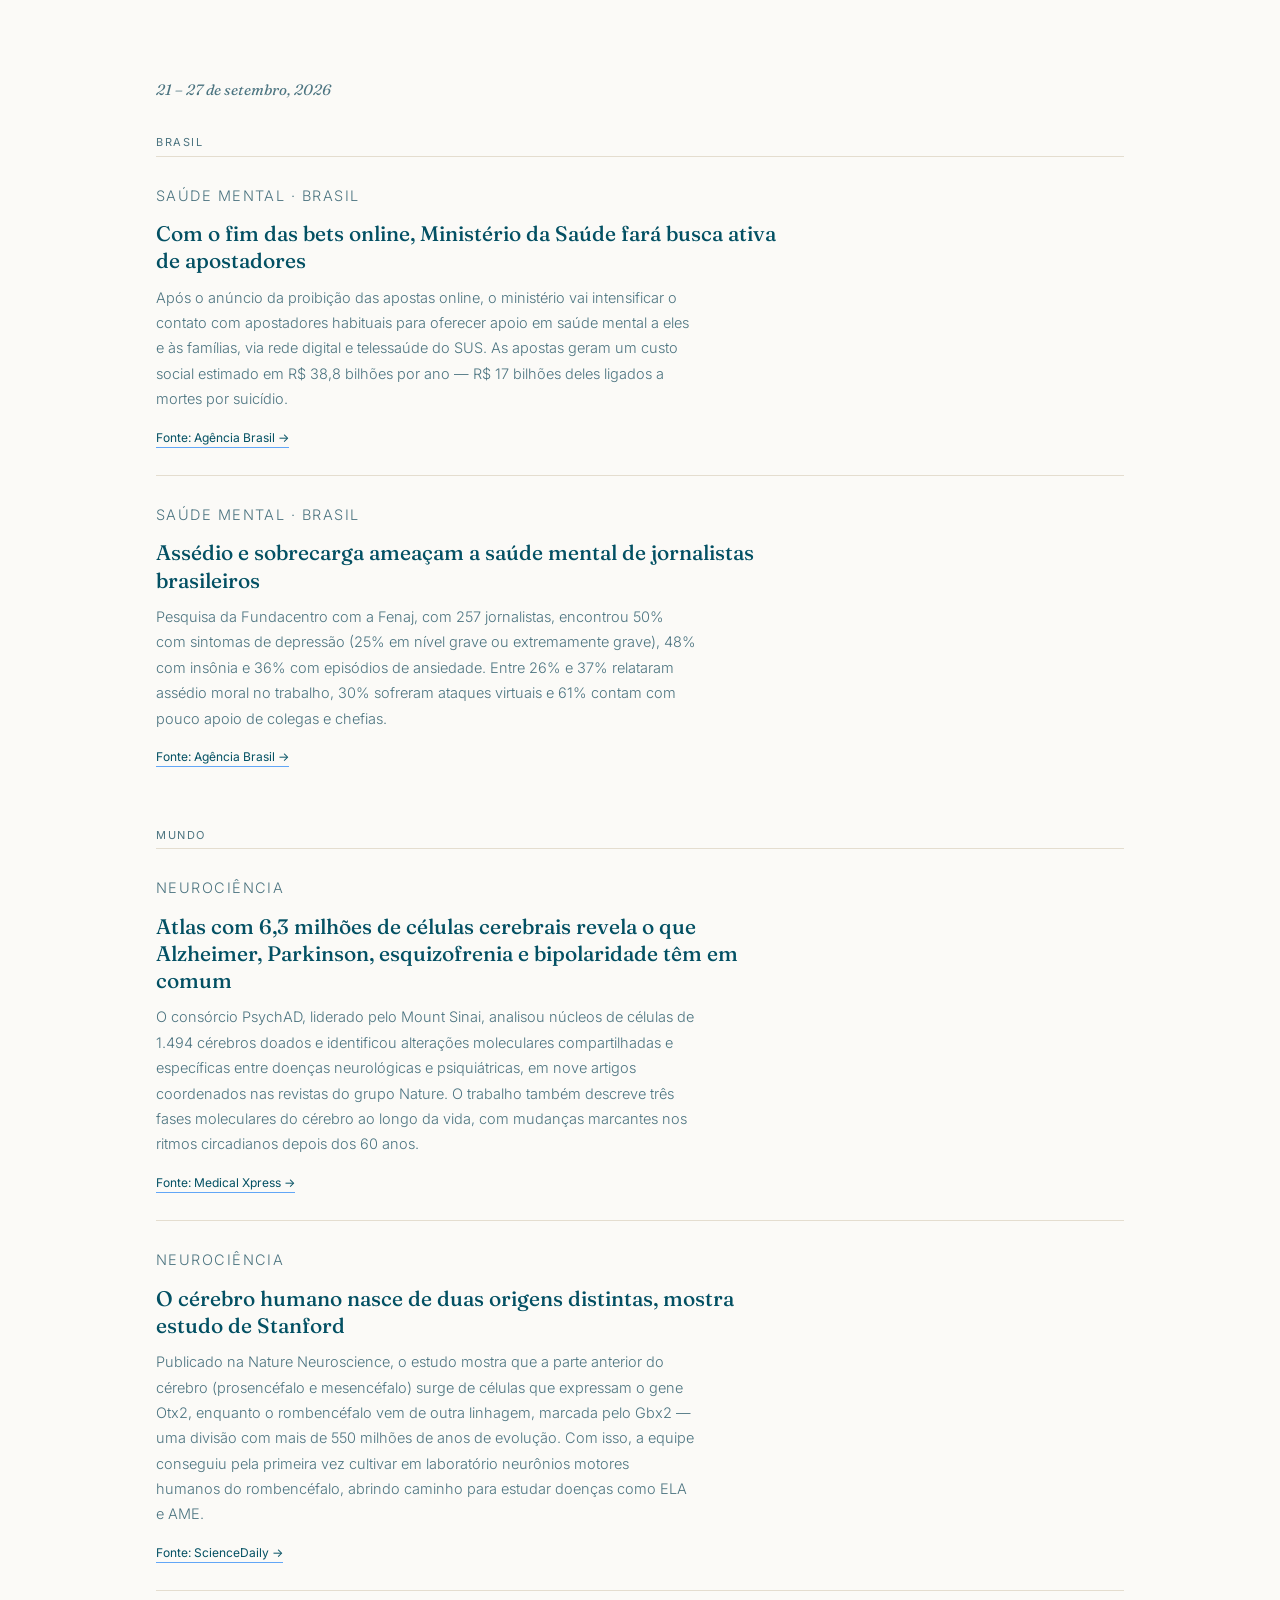
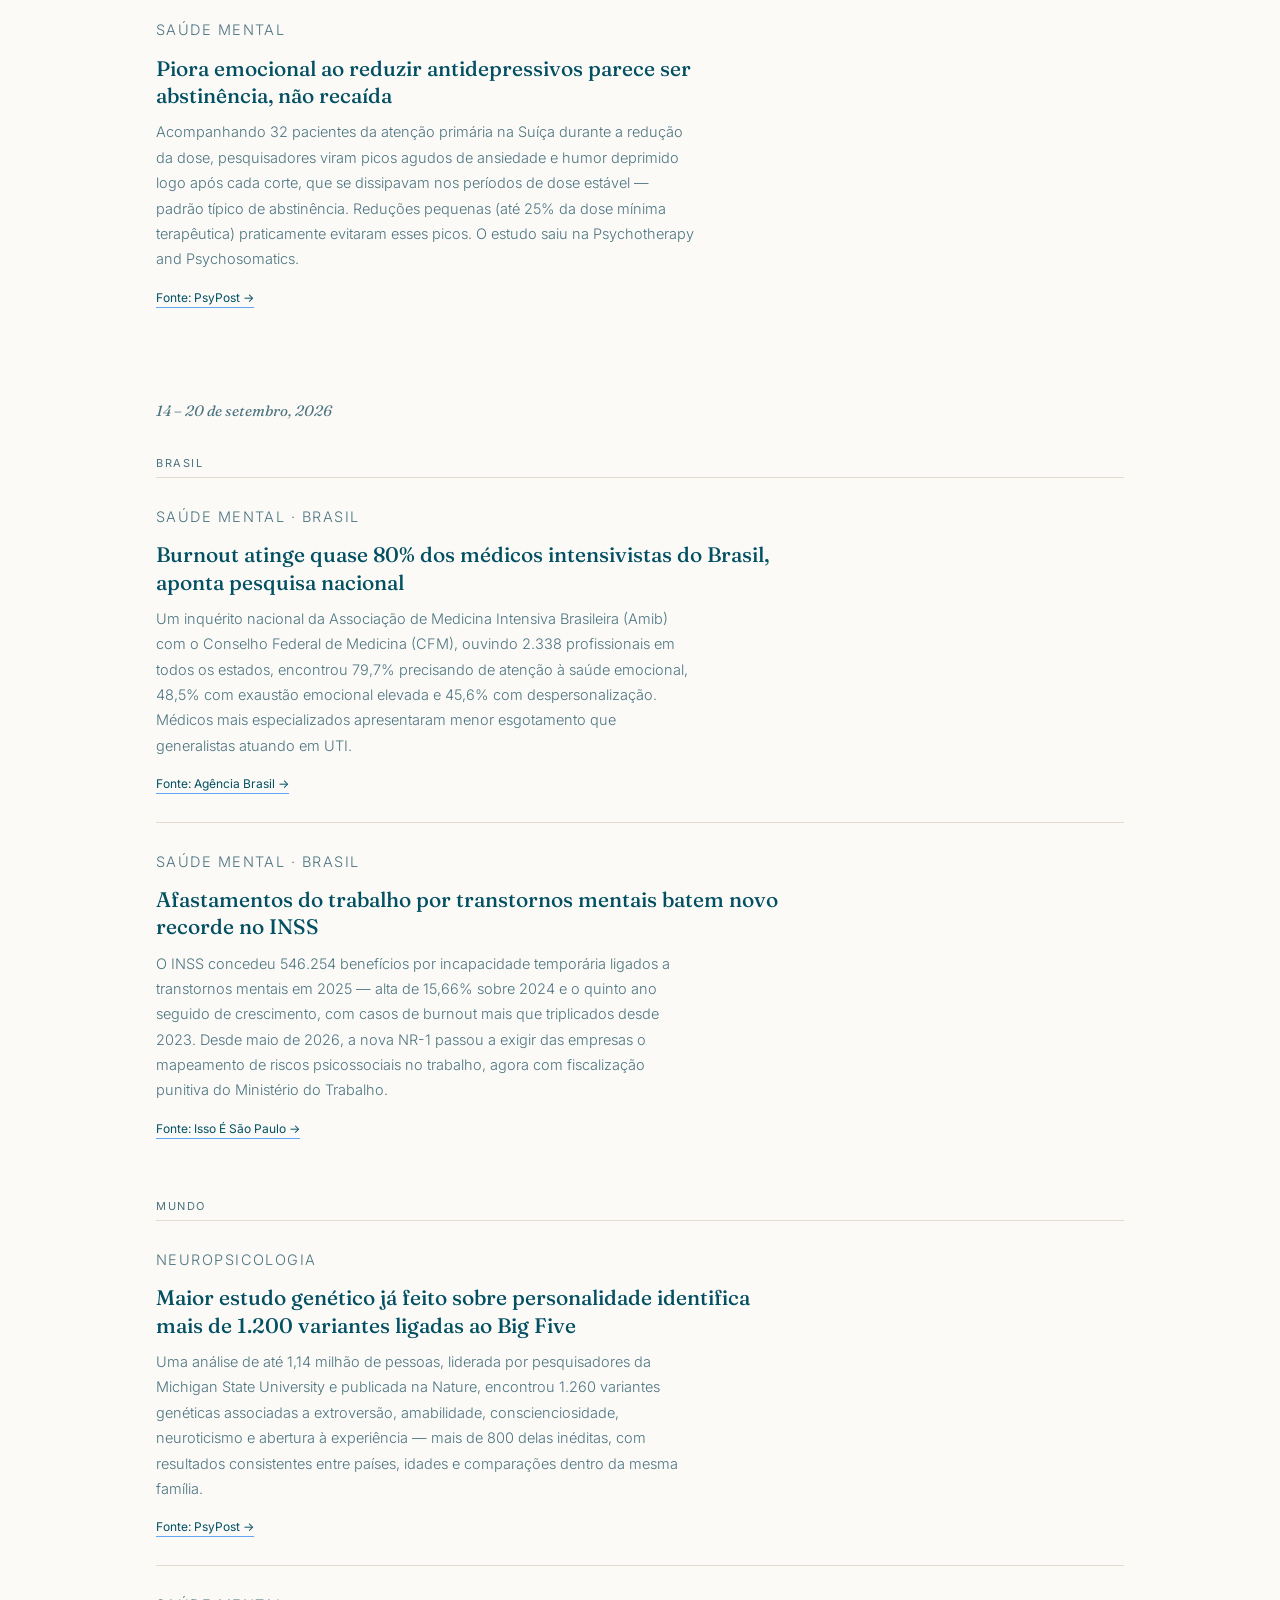
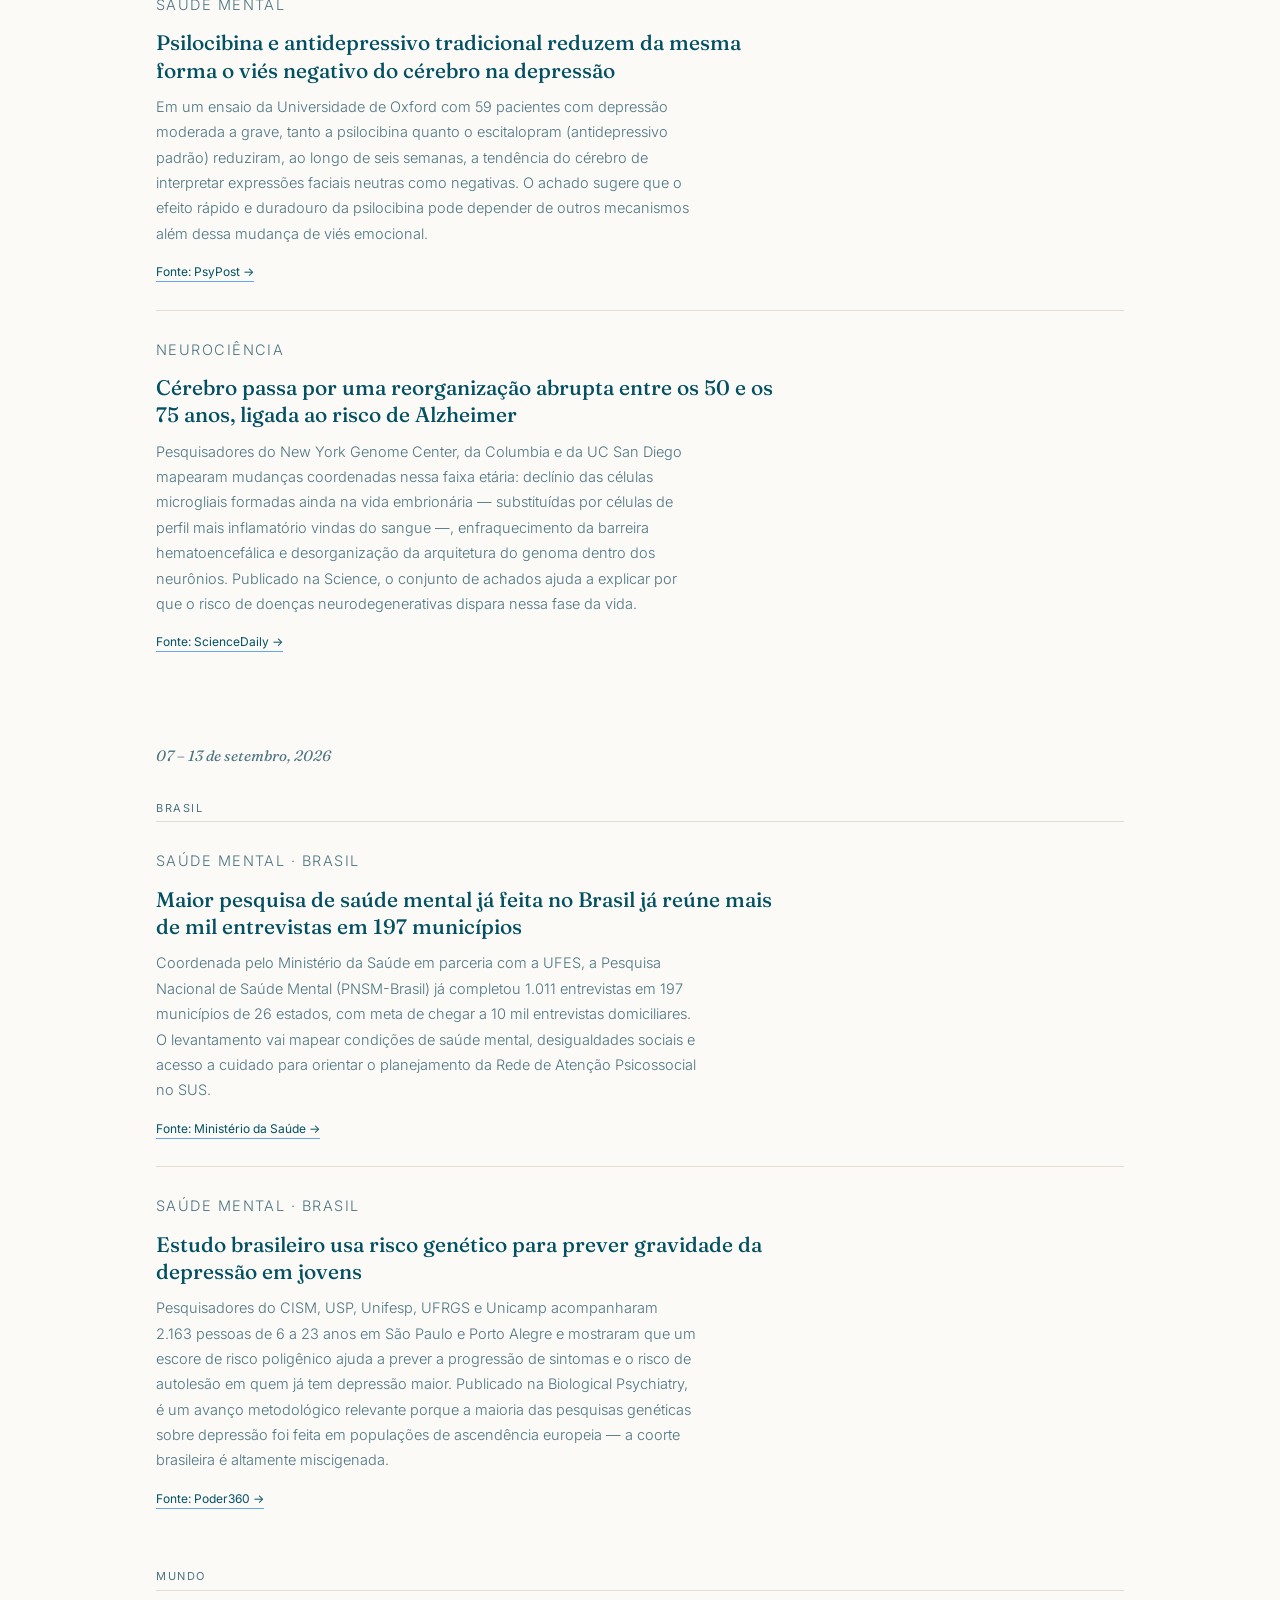
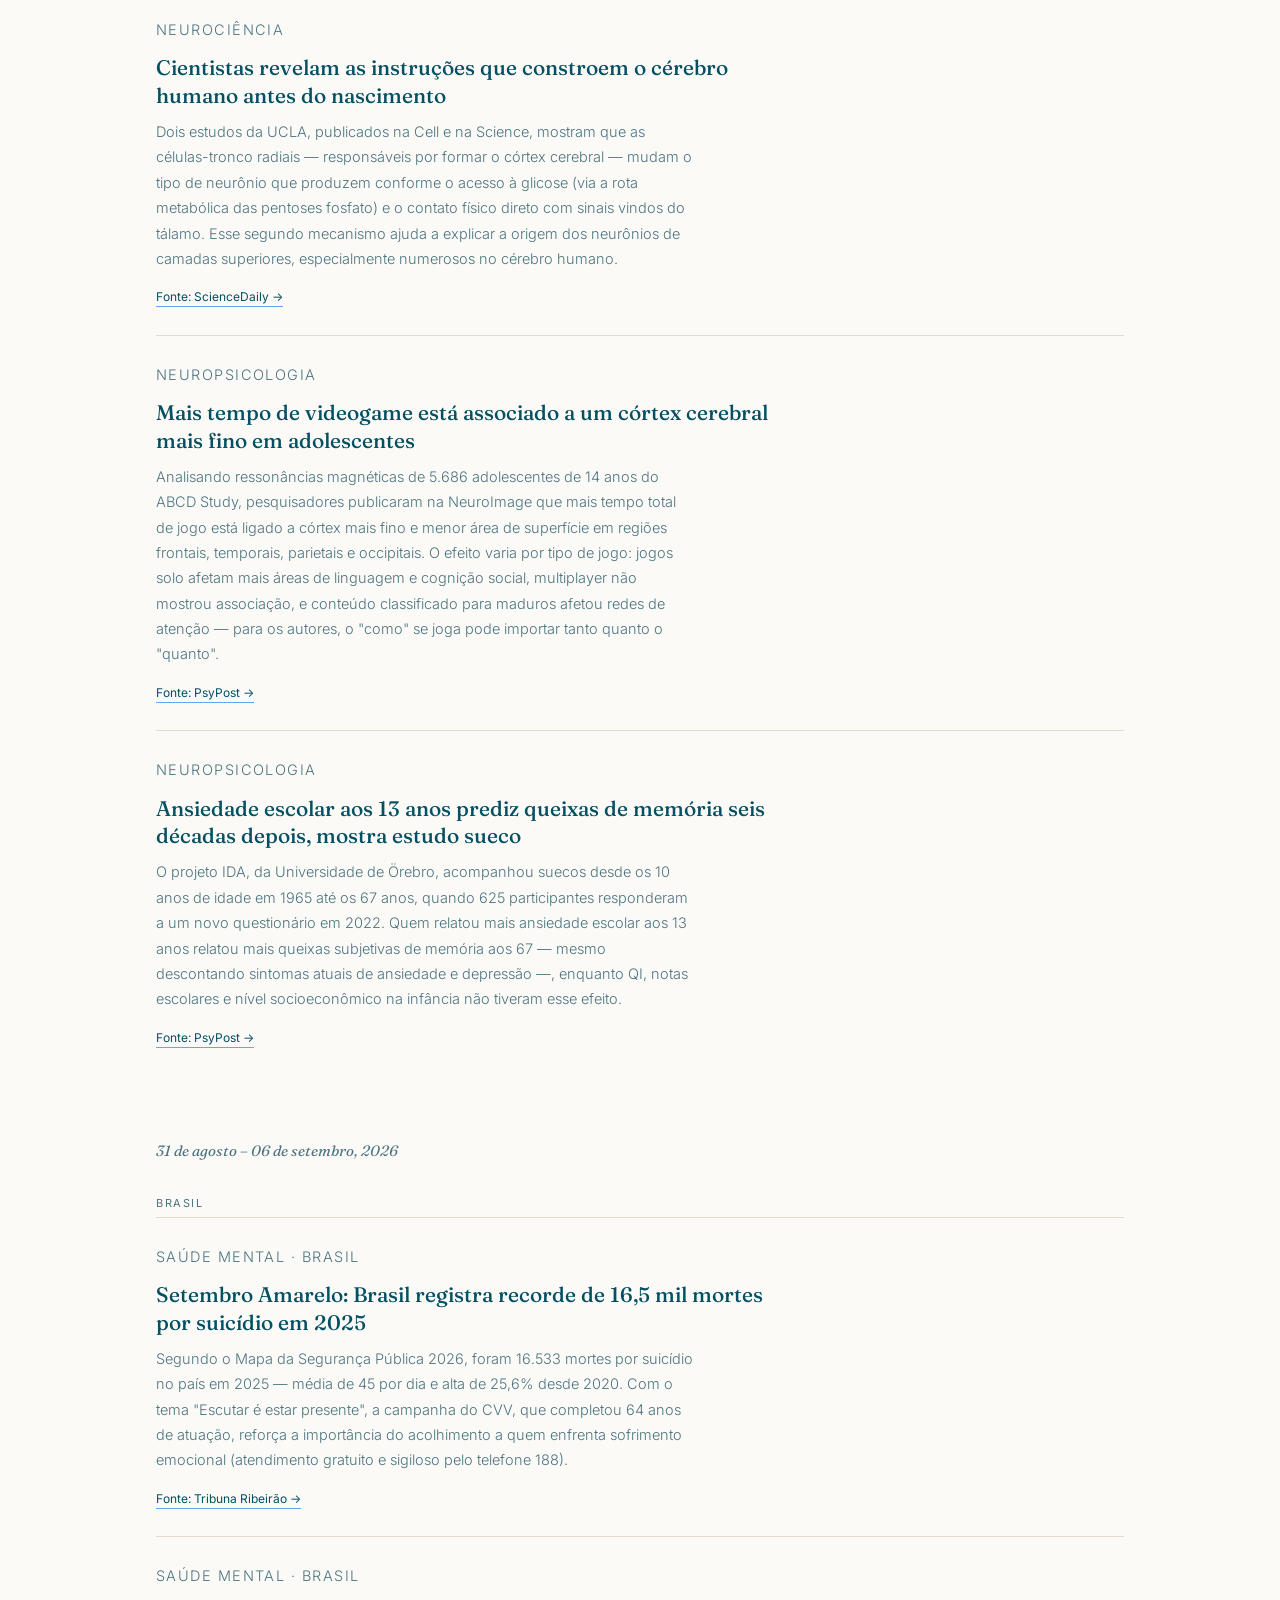
==== commit 60b0ed00: "Add resumo semanal de 19-25 de outubro 2026: fentanil em usuários de sintéticos em SP, realidade vir" ====
--- a/index.html
+++ b/index.html
@@ -46,9 +46,9 @@
 
       <div class="triptych-item">
         <p class="triptych-label"><span class="dot"></span>Artigo em destaque</p>
-        <h3>Mapa de gorduras do cérebro revela 539 territórios químicos</h3>
-        <p>Com cerca de 7 milhões de medições de 172 lipídios no cérebro de camundongos, a EPFL encontrou 539 "lipizonas" — incluindo uma substância branca muito menos uniforme do que se pensava e mudanças amplas durante a gestação. O atlas saiu na Nature e é aberto a qualquer pesquisador.</p>
-        <a class="triptych-link" href="https://www.sciencedaily.com/releases/2026/10/261012185011.htm" target="_blank" rel="noopener">Fonte: ScienceDaily →</a>
+        <h3>36 genes ligados ao TOC e aos transtornos de tique</h3>
+        <p>Sequenciando o exoma de 3.964 pessoas, um consórcio da UCSF e de Rutgers achou 36 genes em que uma mutação rara eleva em cerca de 57 vezes a chance de TOC ou tiques — genes mais ativos no cérebro antes do nascimento. O estudo saiu na Nature Neuroscience.</p>
+        <a class="triptych-link" href="https://www.psypost.org/scientists-identify-rare-mutations-in-36-genes-that-sharply-raise-the-odds-of-ocd-and-tic-disorders/" target="_blank" rel="noopener">Fonte: PsyPost →</a>
       </div>
 
       <div class="triptych-item">
@@ -86,6 +86,43 @@
   </div>
 
   <!-- WEEKLY_POSTS_START -->
+  <section class="week" id="week-2026-10-25" data-month="2026-10">
+    <div class="week-date">19 – 25 de outubro, 2026</div>
+
+    <div class="region" data-region="brasil">Brasil</div>
+    <div class="entry" data-cat="saude" data-region="brasil">
+      <p class="entry-kicker">Saúde mental · Brasil</p>
+      <h3>Fentanil aparece em um terço dos usuários de drogas sintéticas atendidos em São Paulo</h3>
+      <p>Pesquisadores da Faculdade de Medicina da USP analisaram a saliva de 65 pessoas atendidas em serviços de tratamento e atenção psicossocial da capital paulista que tinham usado canabinoides sintéticos ("K2" ou "K9") nos quatro dias anteriores — e encontraram fentanil em 32% delas. Nenhuma relatou ter usado o opioide; a presença foi mais comum em pessoas em situação de rua e com uso prolongado de sintéticos. O estudo, na Drug and Alcohol Review, não define a origem da exposição, mas os autores defendem vigilância toxicológica, redução de danos e protocolos de emergência com naloxona.</p>
+      <a class="source" href="https://jornal.usp.br/ciencias/substancia-de-alto-risco-a-vida-fentanil-e-detectado-em-um-terco-de-usuarios-de-drogas-sinteticas-em-sp/" target="_blank" rel="noopener">Fonte: Jornal da USP →</a>
+    </div>
+    <div class="entry" data-cat="neuropsic" data-region="brasil">
+      <p class="entry-kicker">Neuropsicologia · Brasil</p>
+      <h3>USP desenvolve sistema com realidade virtual e IA para detectar o comprometimento cognitivo leve</h3>
+      <p>No ICMC-USP, em São Carlos, o paciente faz tarefas imersivas de realidade virtual que simulam a rotina enquanto o sistema registra o EEG e o rastreamento do olhar; modelos de aprendizado de máquina interpretáveis combinam esses sinais num relatório de apoio ao neurologista. A proposta é identificar o comprometimento cognitivo leve — fase entre o envelhecimento normal e a demência — com menos influência de escolaridade e cultura do que testes como o MoCA. A ferramenta ainda está em validação clínica, sem métricas de acurácia publicadas, e deve sair em código aberto.</p>
+      <a class="source" href="https://agencia.fapesp.br/sistema-com-realidade-virtual-e-ia-aprimora-deteccao-de-declinio-cognitivo/59460" target="_blank" rel="noopener">Fonte: Agência FAPESP →</a>
+    </div>
+
+    <div class="region" data-region="mundo">Mundo</div>
+    <div class="entry" data-cat="neuro" data-region="mundo">
+      <p class="entry-kicker">Neurociência</p>
+      <h3>Mutações raras em 36 genes elevam muito a chance de TOC e transtornos de tique</h3>
+      <p>Sequenciando o exoma de 3.964 pessoas com TOC, tiques crônicos ou ambos, um consórcio liderado pela UCSF e por Rutgers identificou 36 genes de alto risco — 30 deles compartilhados entre os dois quadros. Uma mutação danosa nesses genes elevou as chances em cerca de 57 vezes, em média; os genes são mais ativos no cérebro em desenvolvimento, antes do nascimento, e se sobrepõem a genes de risco para autismo e esquizofrenia. Publicado na Nature Neuroscience; os autores lembram que carregar a mutação não torna o transtorno inevitável.</p>
+      <a class="source" href="https://www.psypost.org/scientists-identify-rare-mutations-in-36-genes-that-sharply-raise-the-odds-of-ocd-and-tic-disorders/" target="_blank" rel="noopener">Fonte: PsyPost →</a>
+    </div>
+    <div class="entry" data-cat="saude" data-region="mundo">
+      <p class="entry-kicker">Saúde mental · Mundo</p>
+      <h3>A maioria dos adolescentes vê conteúdo de autolesão porque o feed recomenda, não porque procura</h3>
+      <p>No OxWell 2025, da Universidade de Oxford, 34,5% de quase 29 mil estudantes ingleses de 11 a 18 anos disseram ter visto conteúdo de autolesão online no último mês. Entre eles, 66% o encontraram no feed ou em sugestões, e só 8% foram atrás dele. Todas as formas de exposição se associaram a mais solidão, ansiedade e depressão. O estudo, na Nature Mental Health, é transversal; os autores pedem regulação dos algoritmos e educação digital para jovens e famílias.</p>
+      <a class="source" href="https://www.psypost.org/feed-recommendations-are-the-most-common-way-teens-encounter-self-harm-content/" target="_blank" rel="noopener">Fonte: PsyPost →</a>
+    </div>
+    <div class="entry" data-cat="neuropsic" data-region="mundo">
+      <p class="entry-kicker">Neuropsicologia</p>
+      <h3>Sintomas de TDAH em mulheres que usam estimulantes pioram durante a menstruação</h3>
+      <p>Num estudo piloto do Journal of Attention Disorders, 30 mulheres de 18 a 40 anos com TDAH, em uso diário de anfetamina e sem anticoncepcional hormonal, registraram sintomas e humor por 35 dias seguidos. Os sintomas foram mais intensos nos primeiros dias da menstruação e mais leves na fase folicular média; o humor negativo subiu na fase lútea tardia, e quem teve mais queda de humor teve mais piora dos sintomas. A amostra é pequena, os hormônios não foram medidos e os resultados precisam de replicação.</p>
+      <a class="source" href="https://www.psypost.org/how-the-menstrual-cycle-alters-adhd-symptoms-in-women-taking-stimulants/" target="_blank" rel="noopener">Fonte: PsyPost →</a>
+    </div>
+  </section>
   <section class="week" id="week-2026-10-18" data-month="2026-10">
     <div class="week-date">12 – 18 de outubro, 2026</div>
 
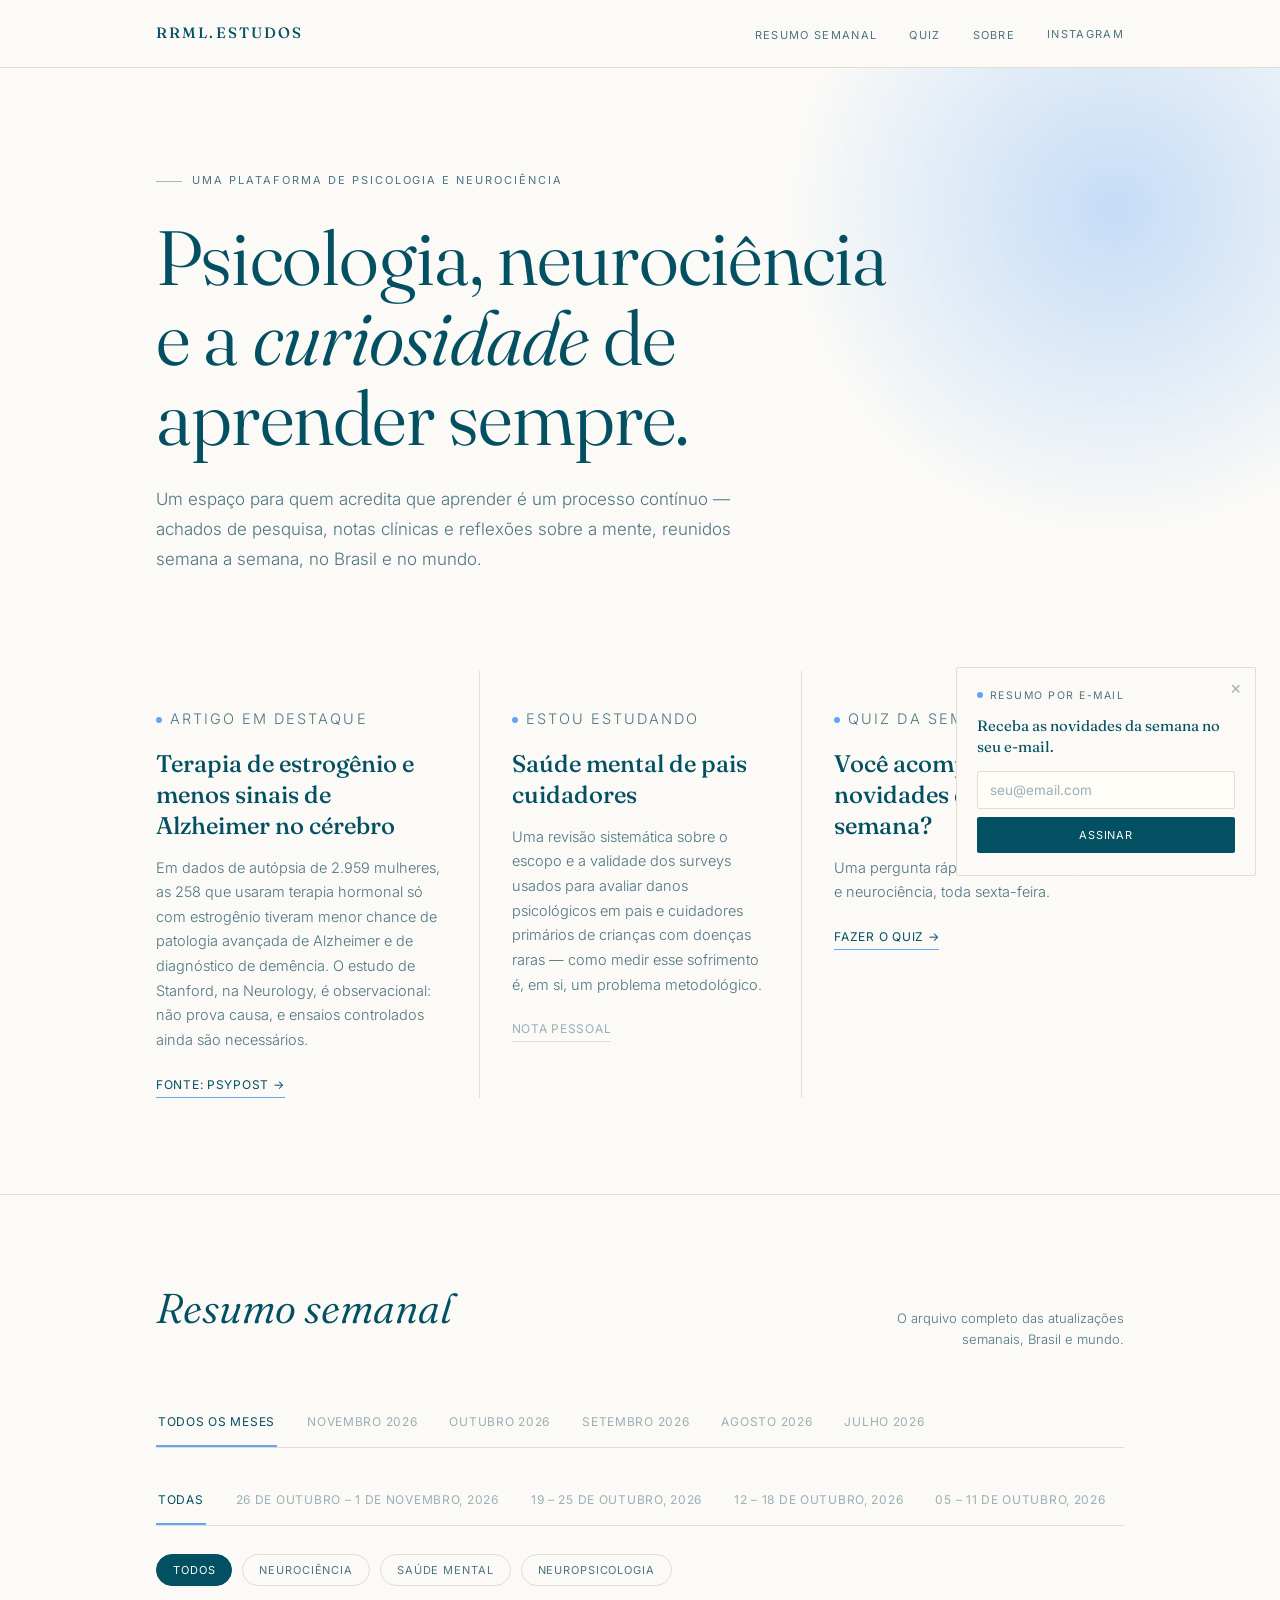
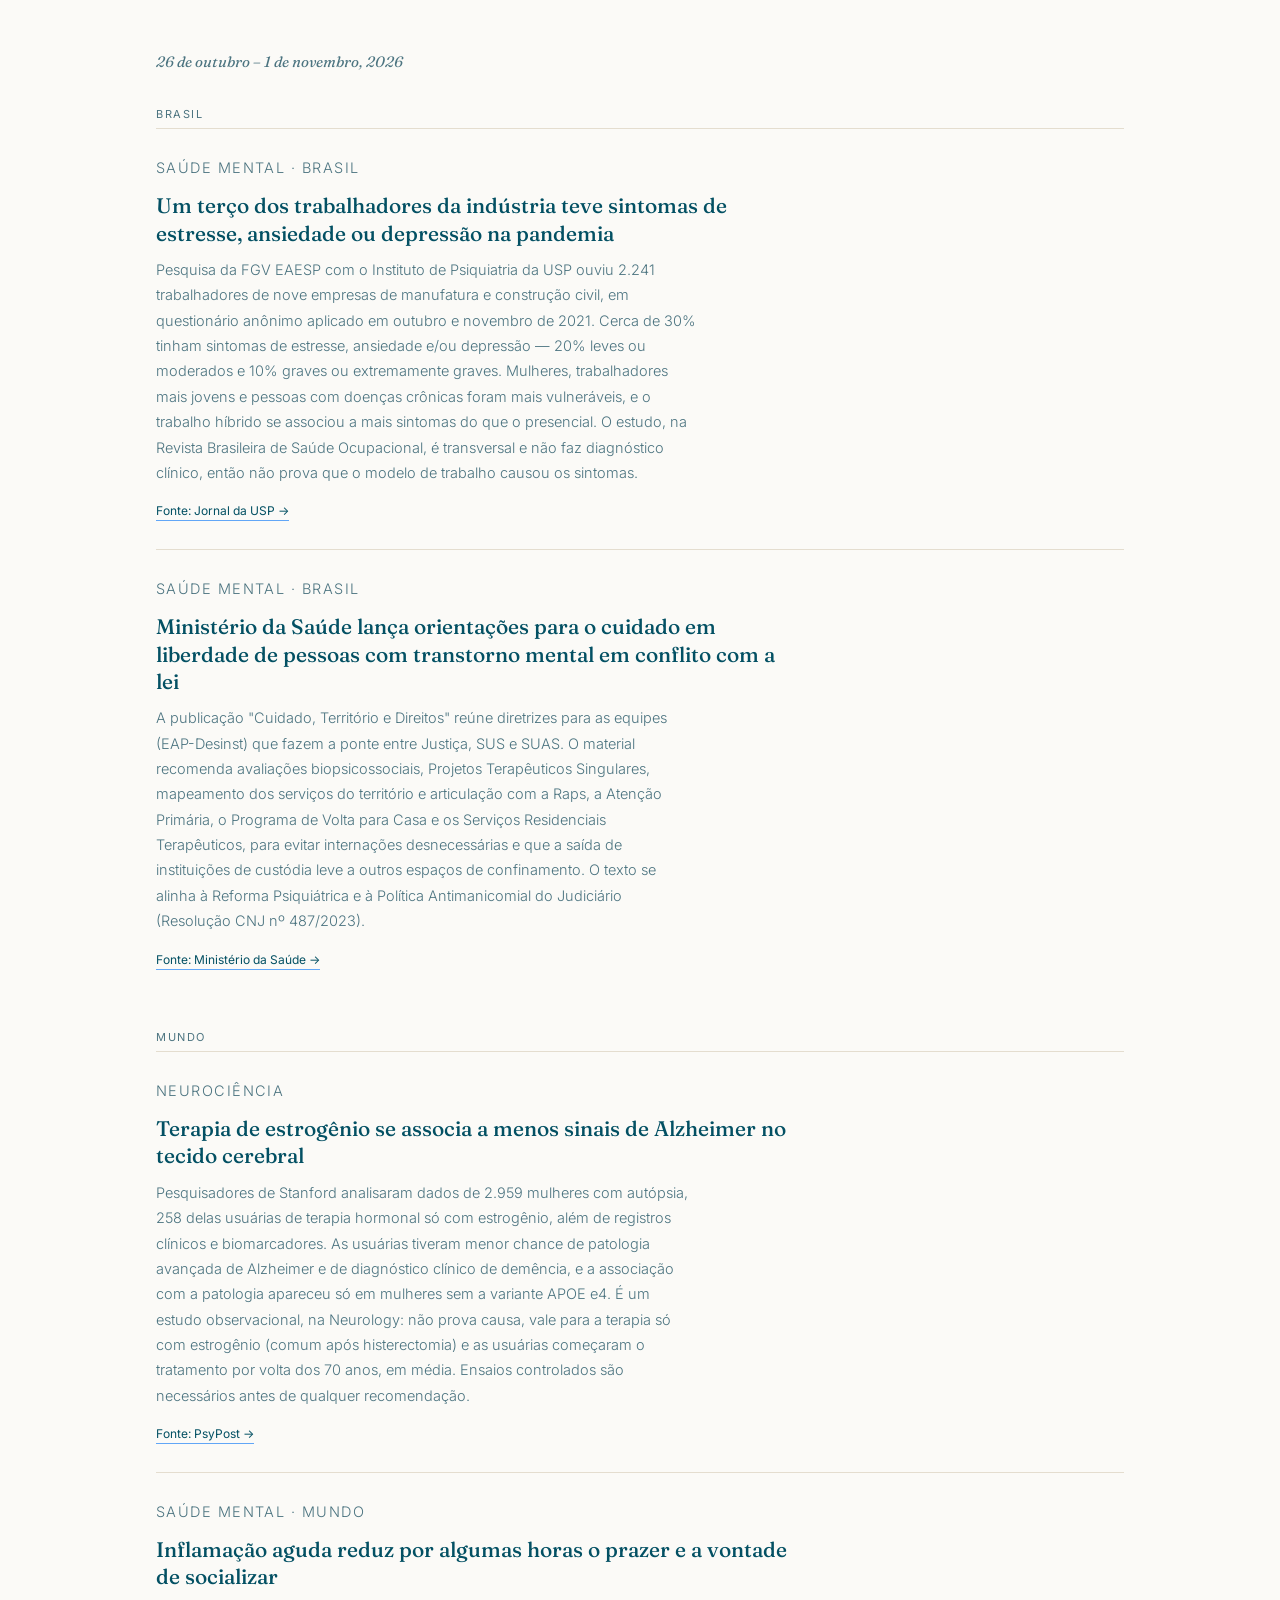
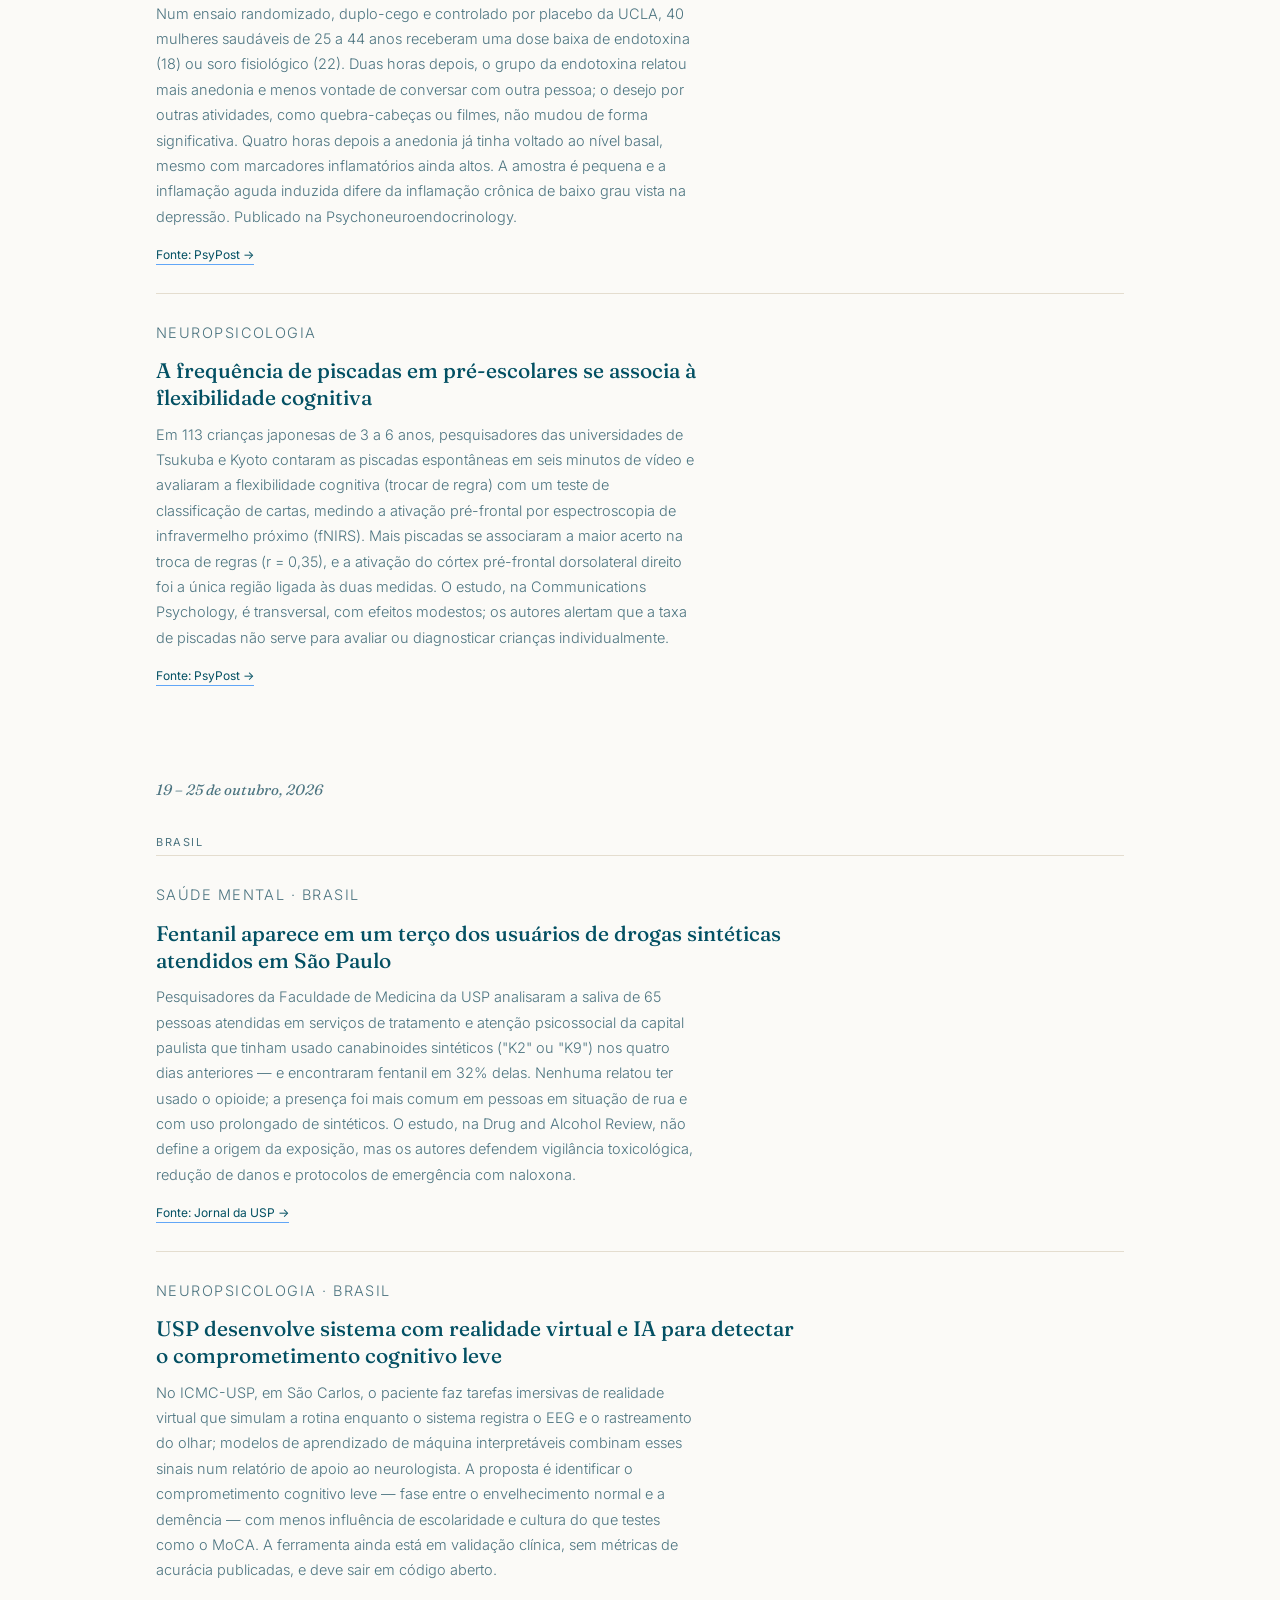
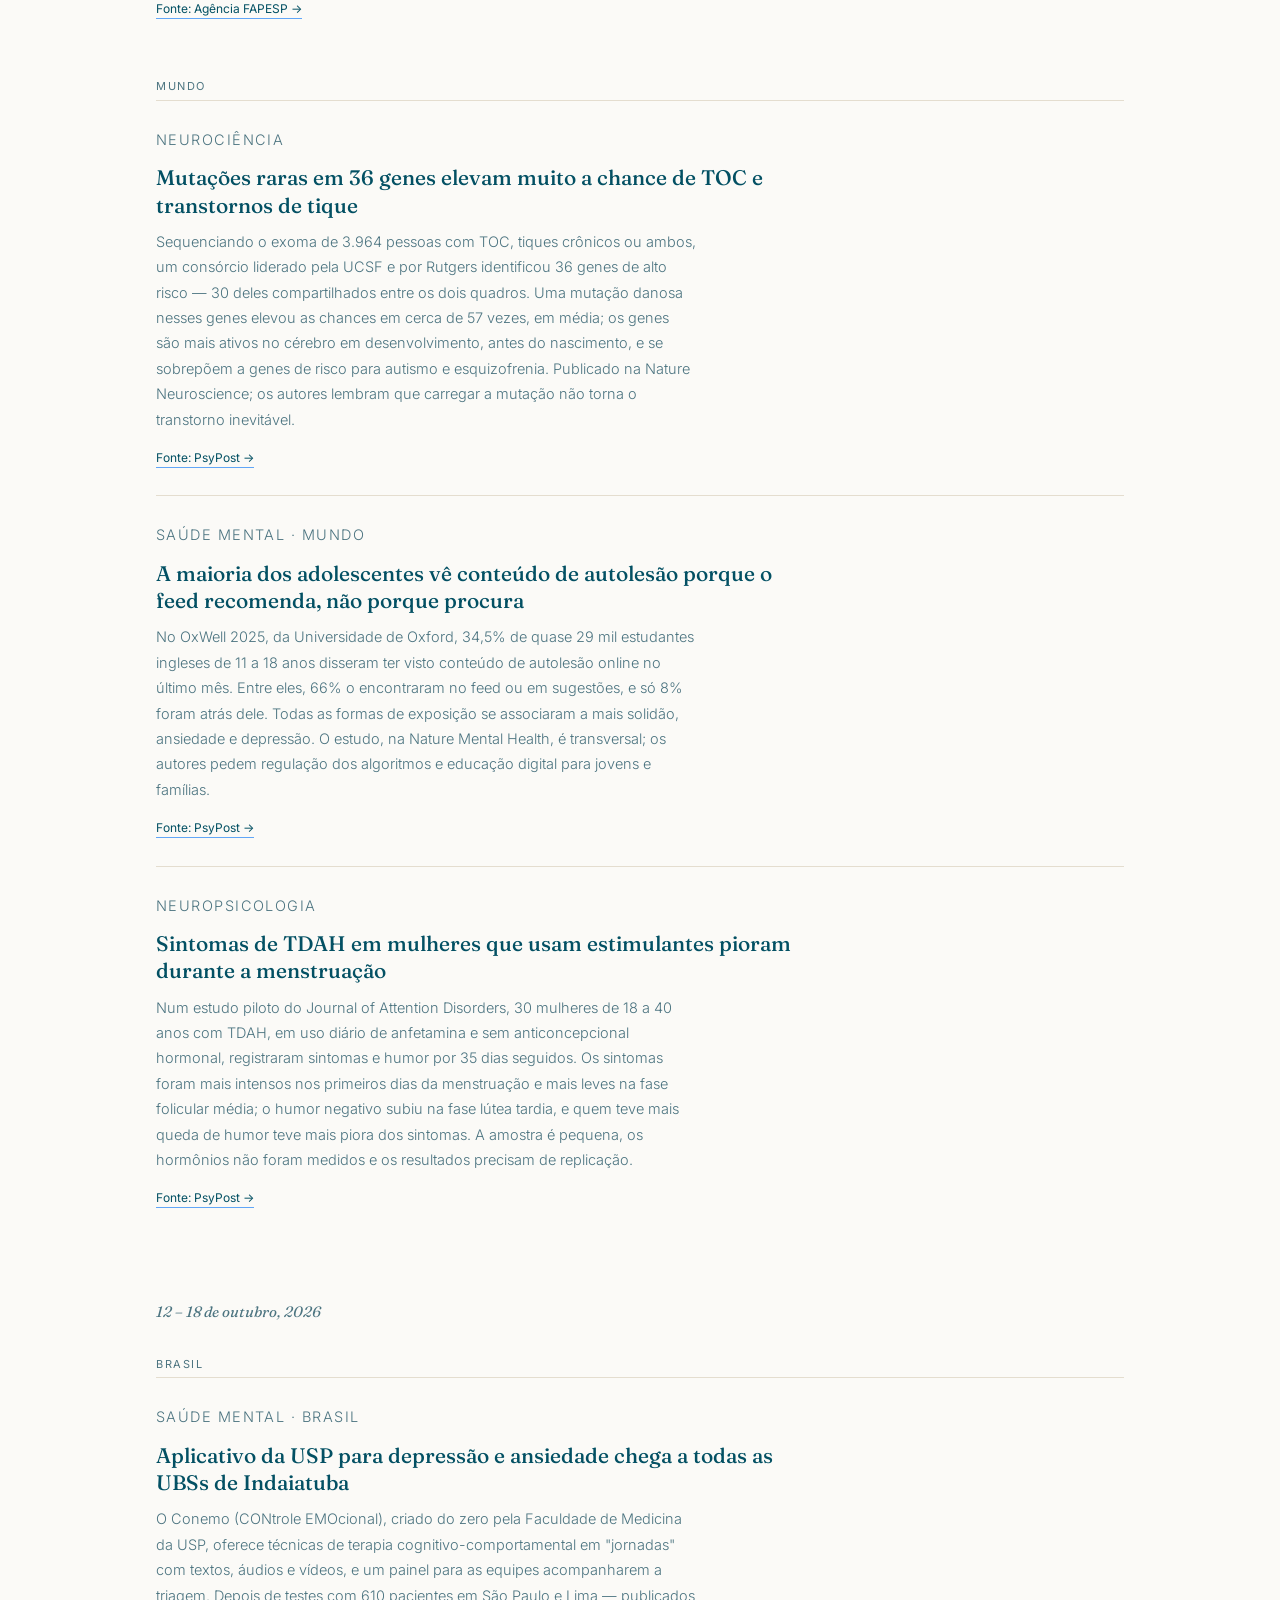
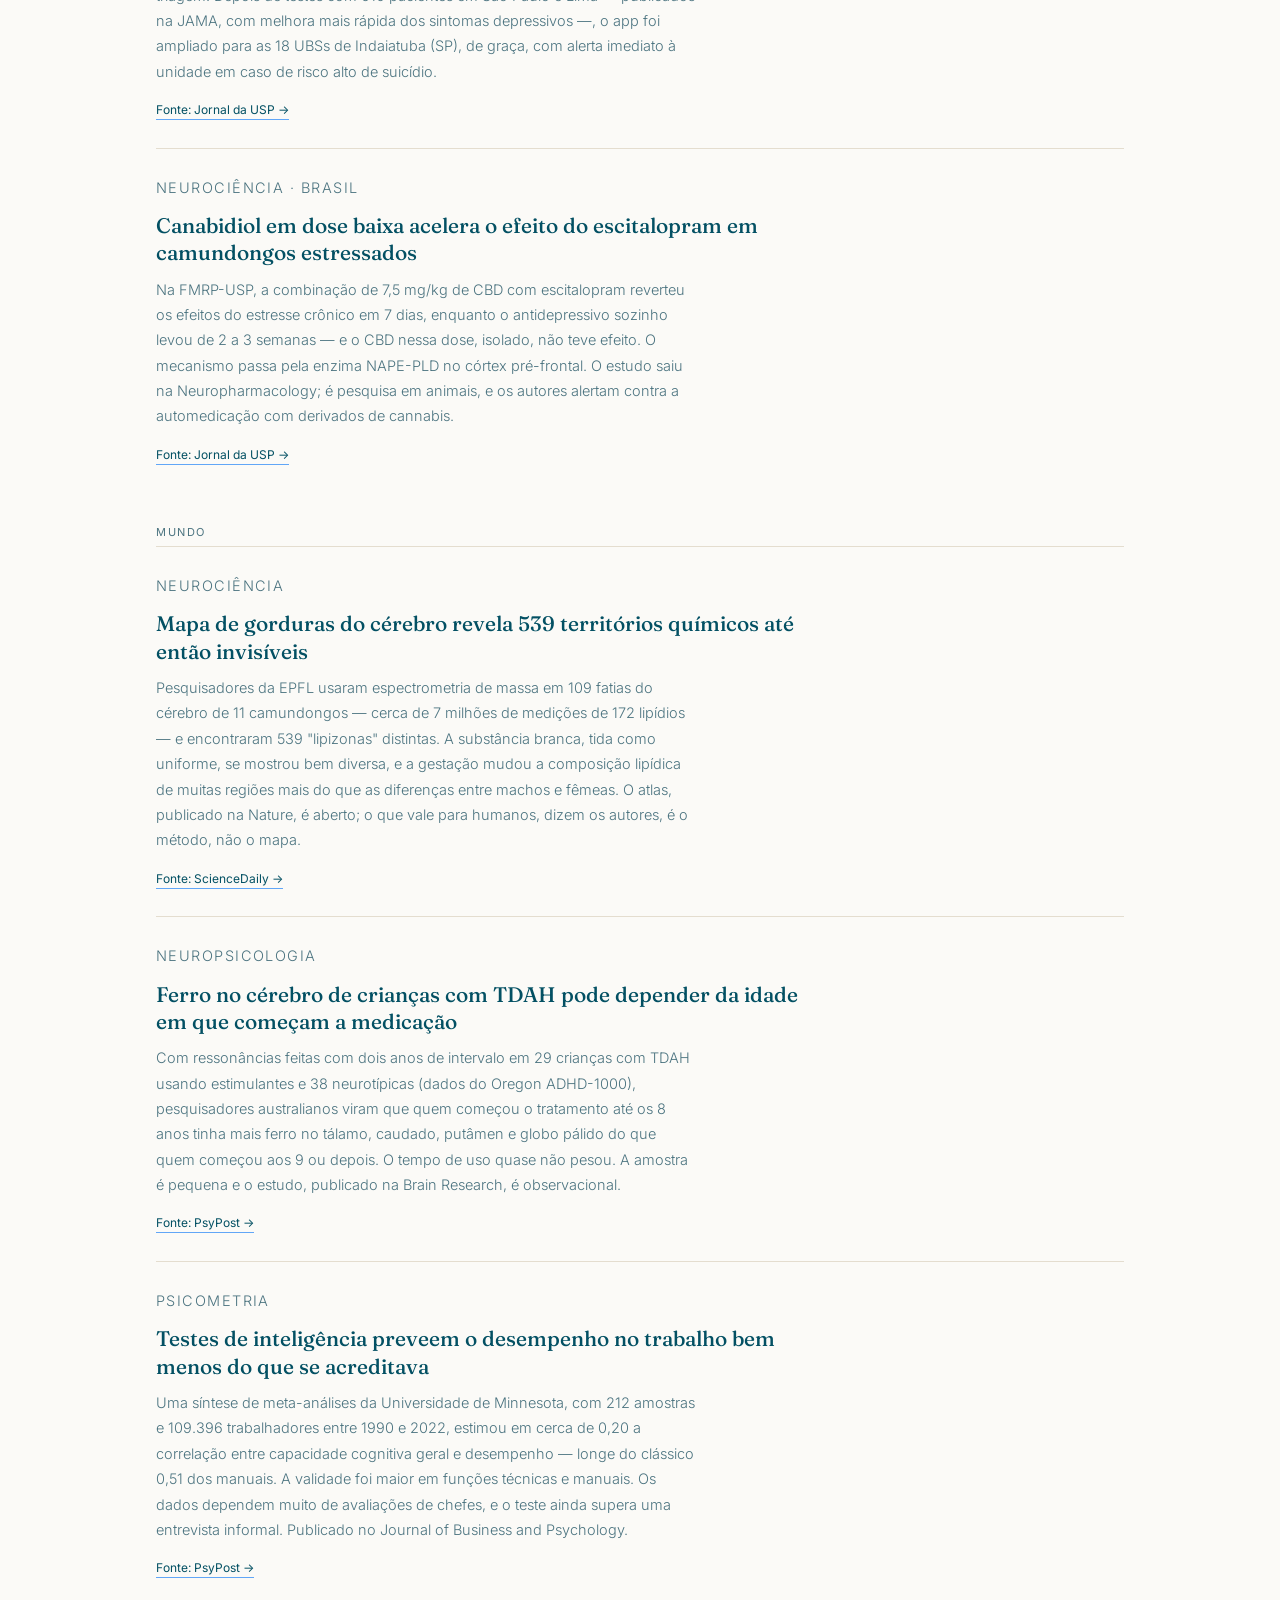
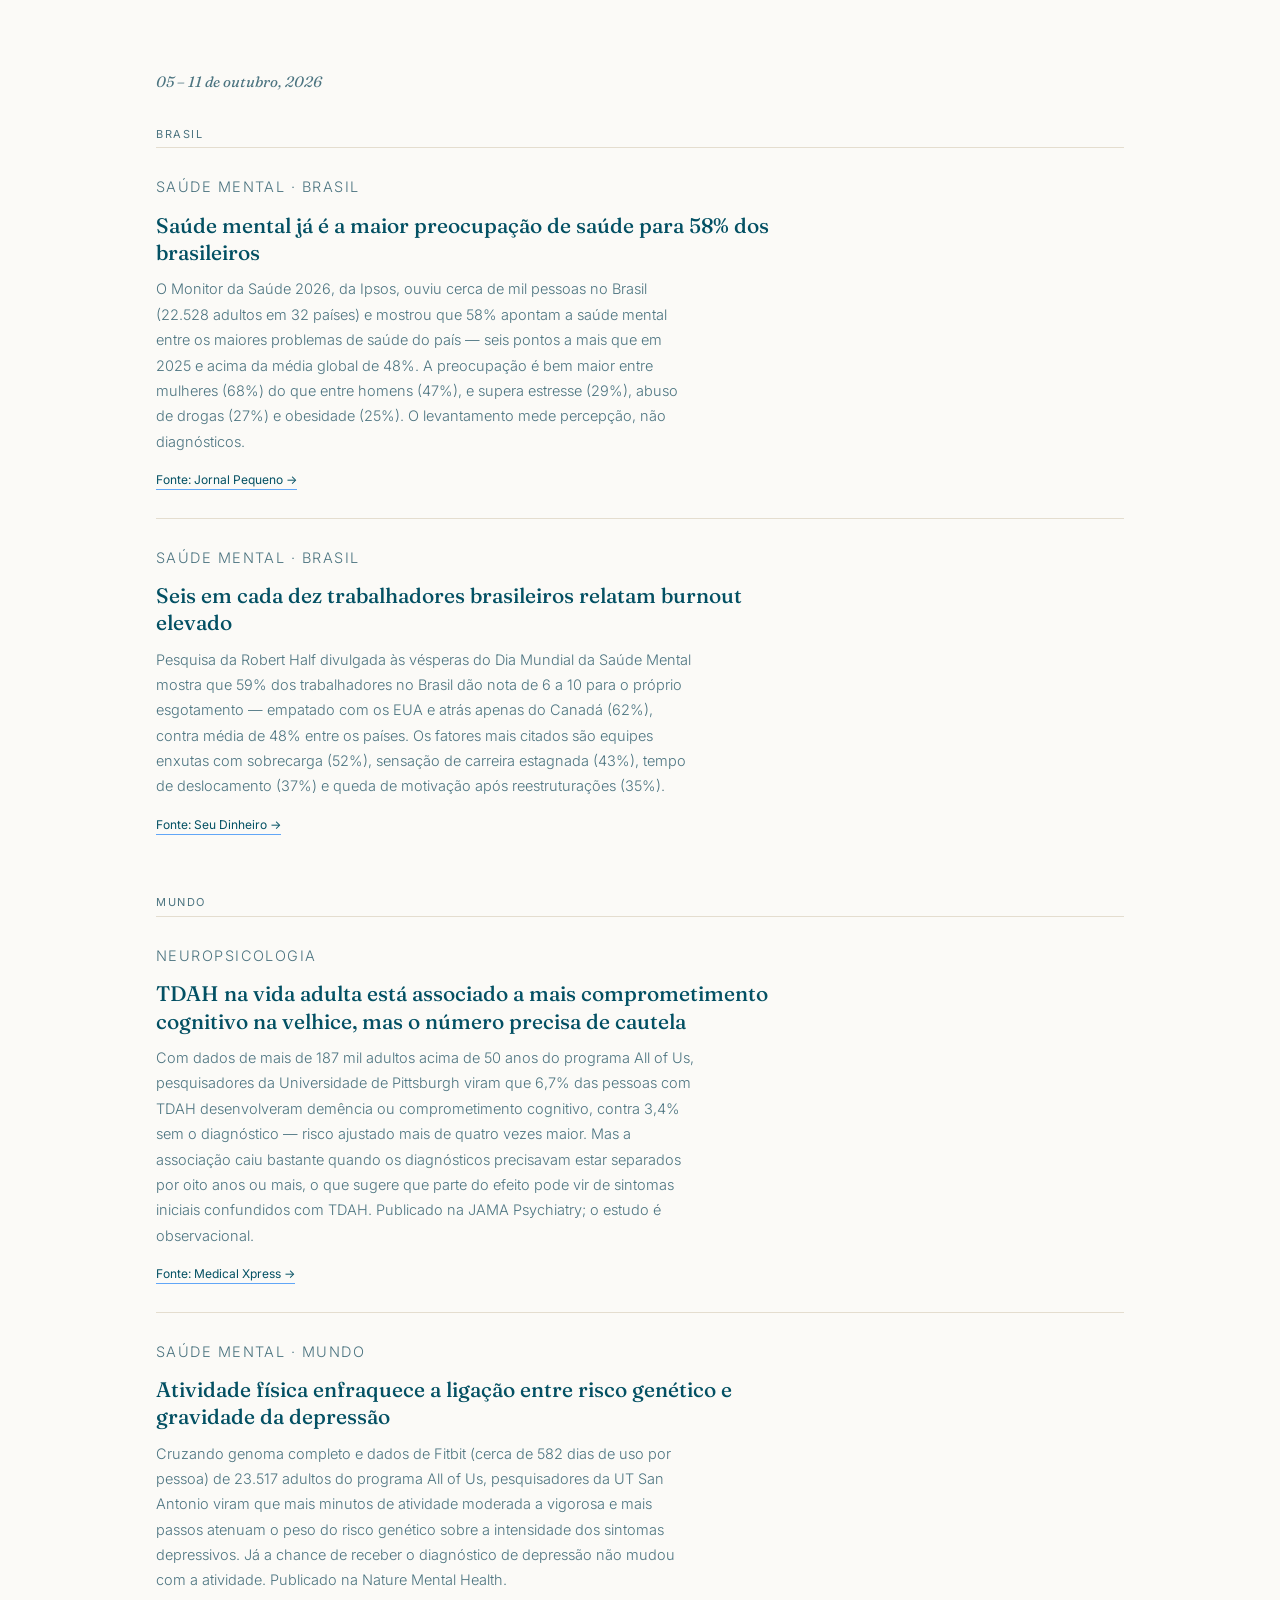
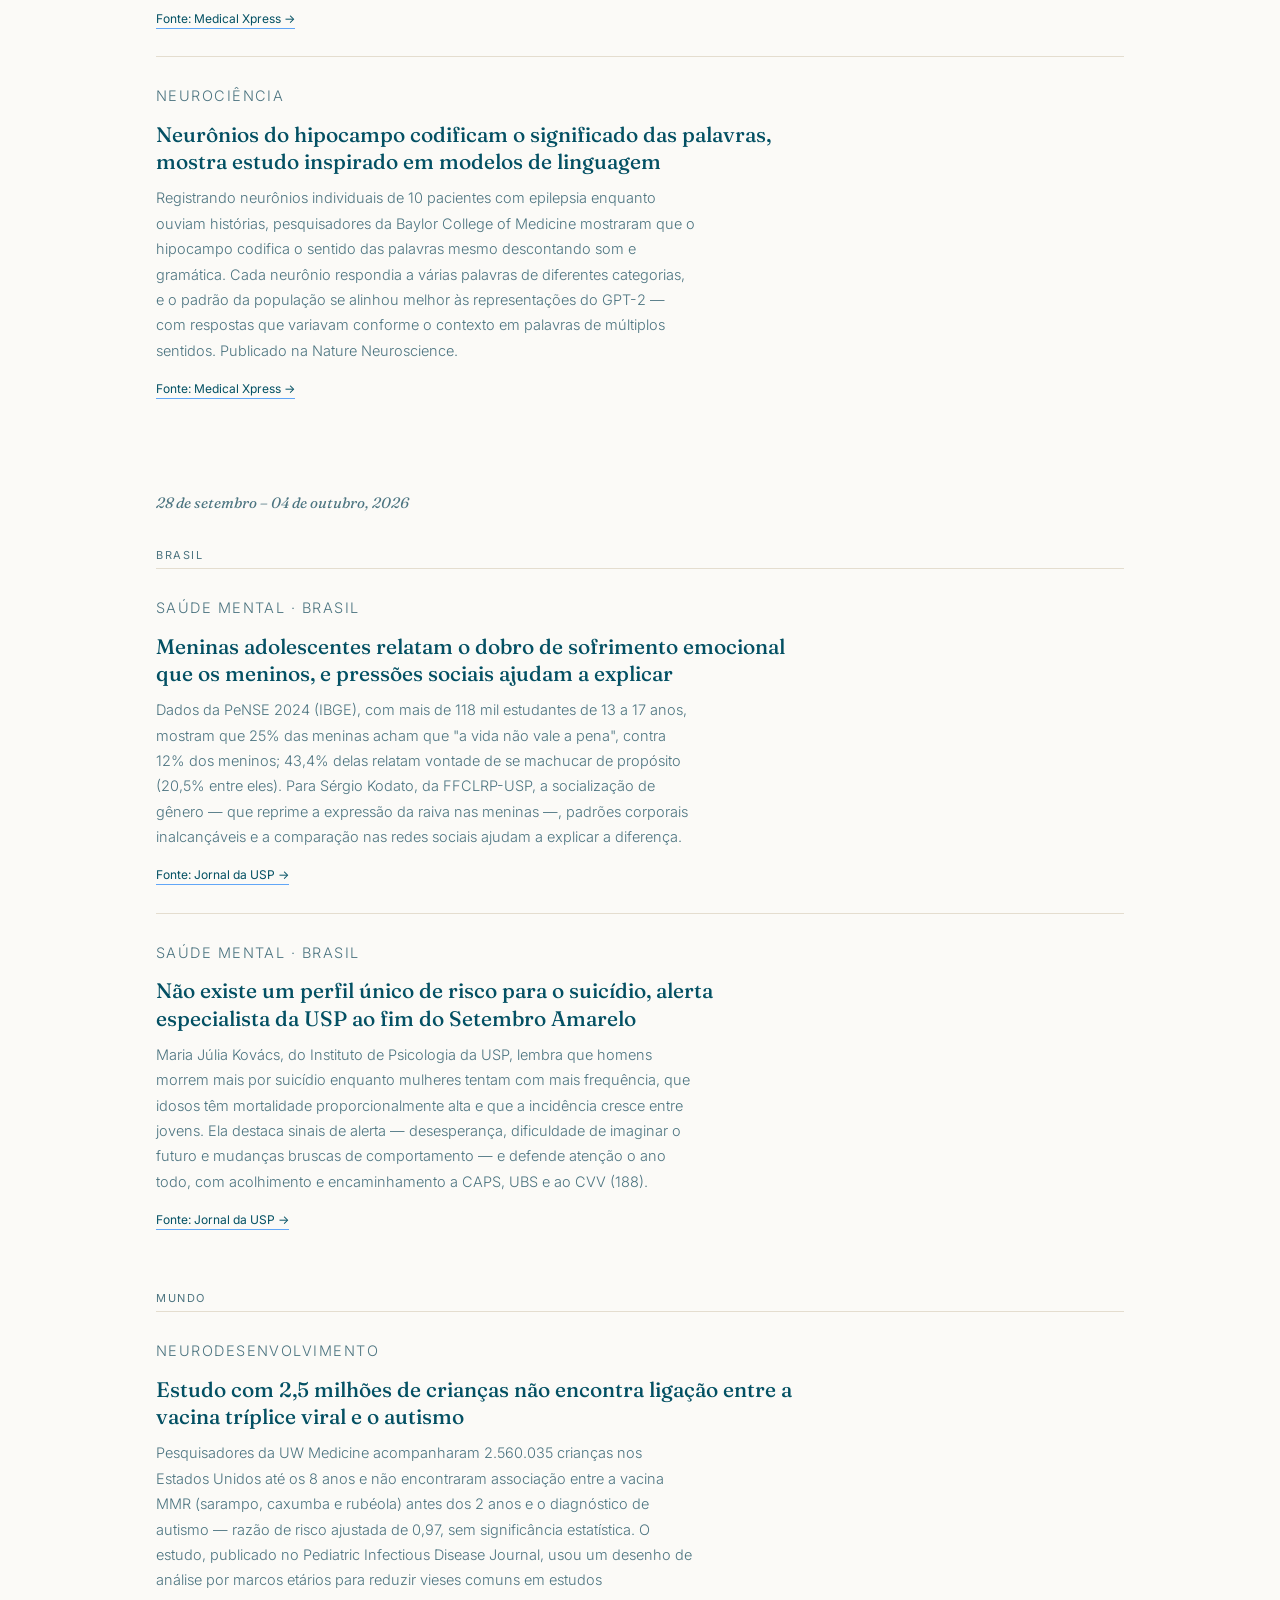
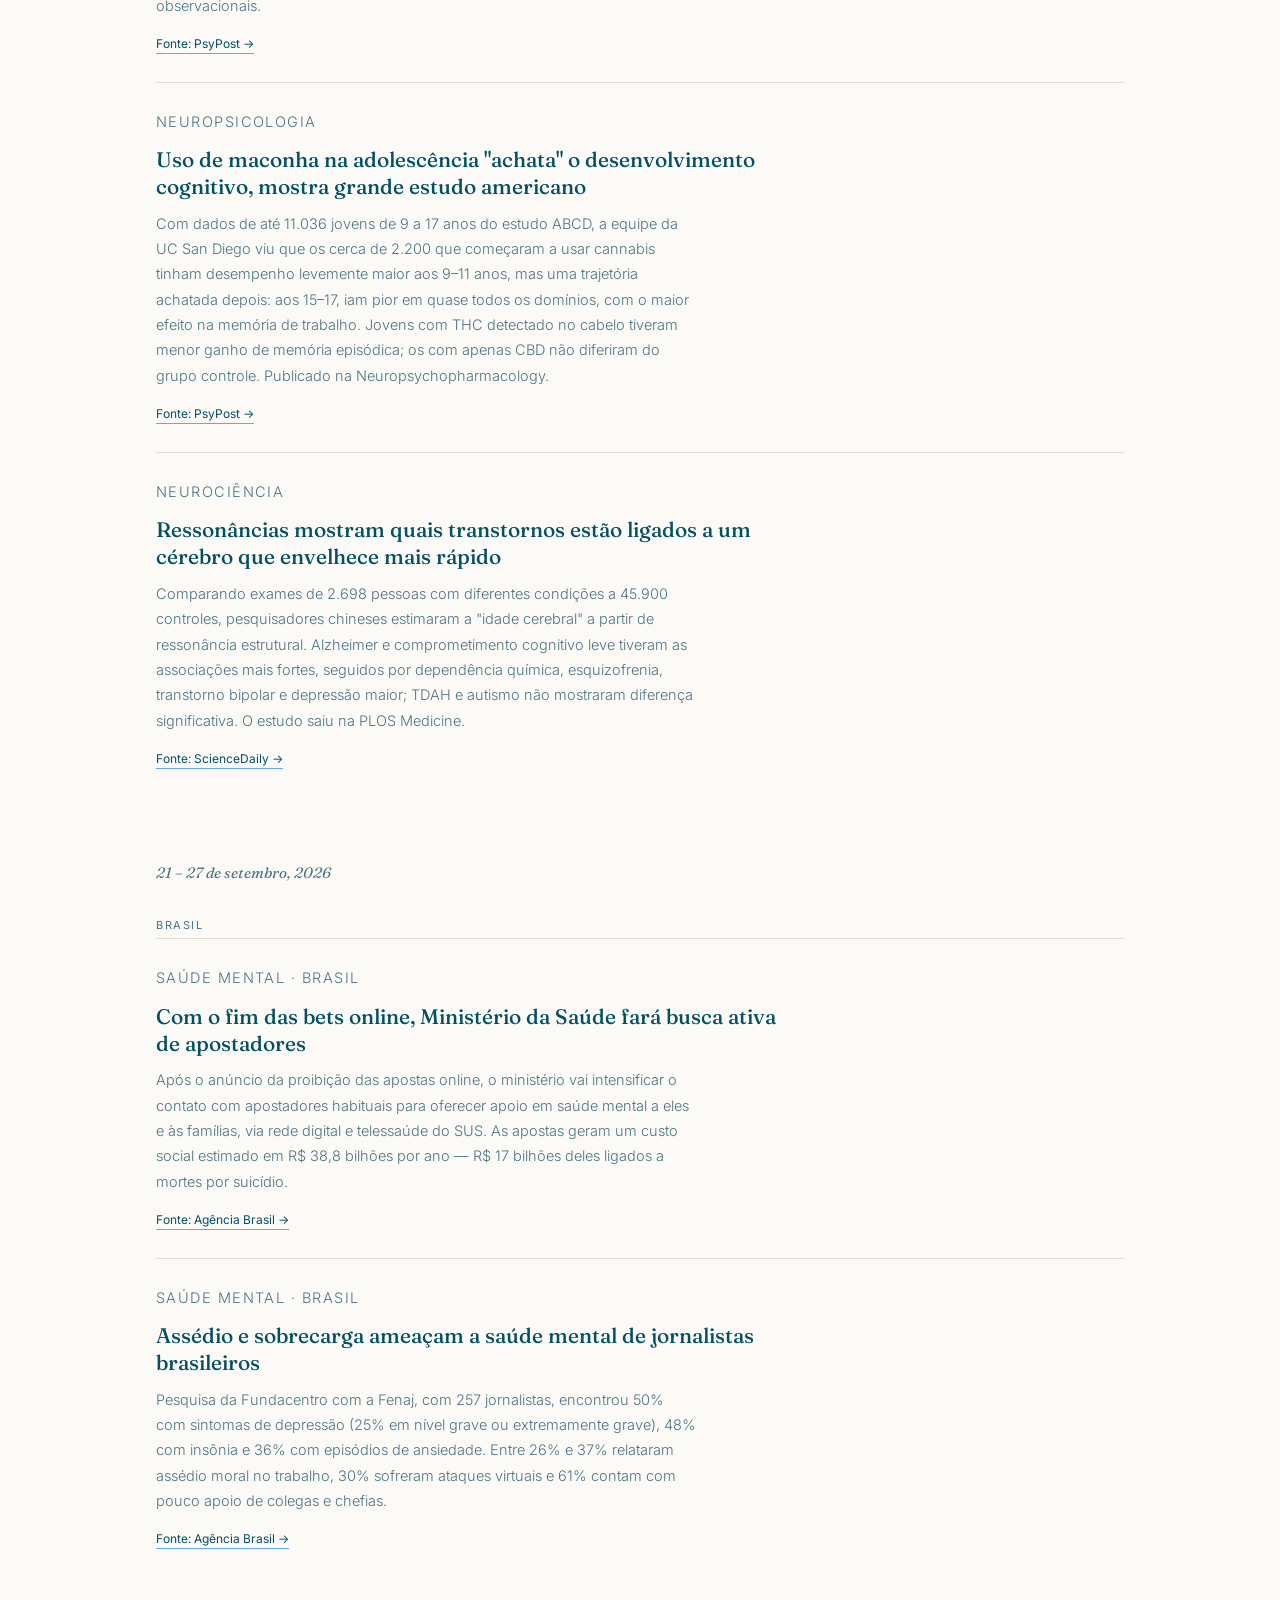
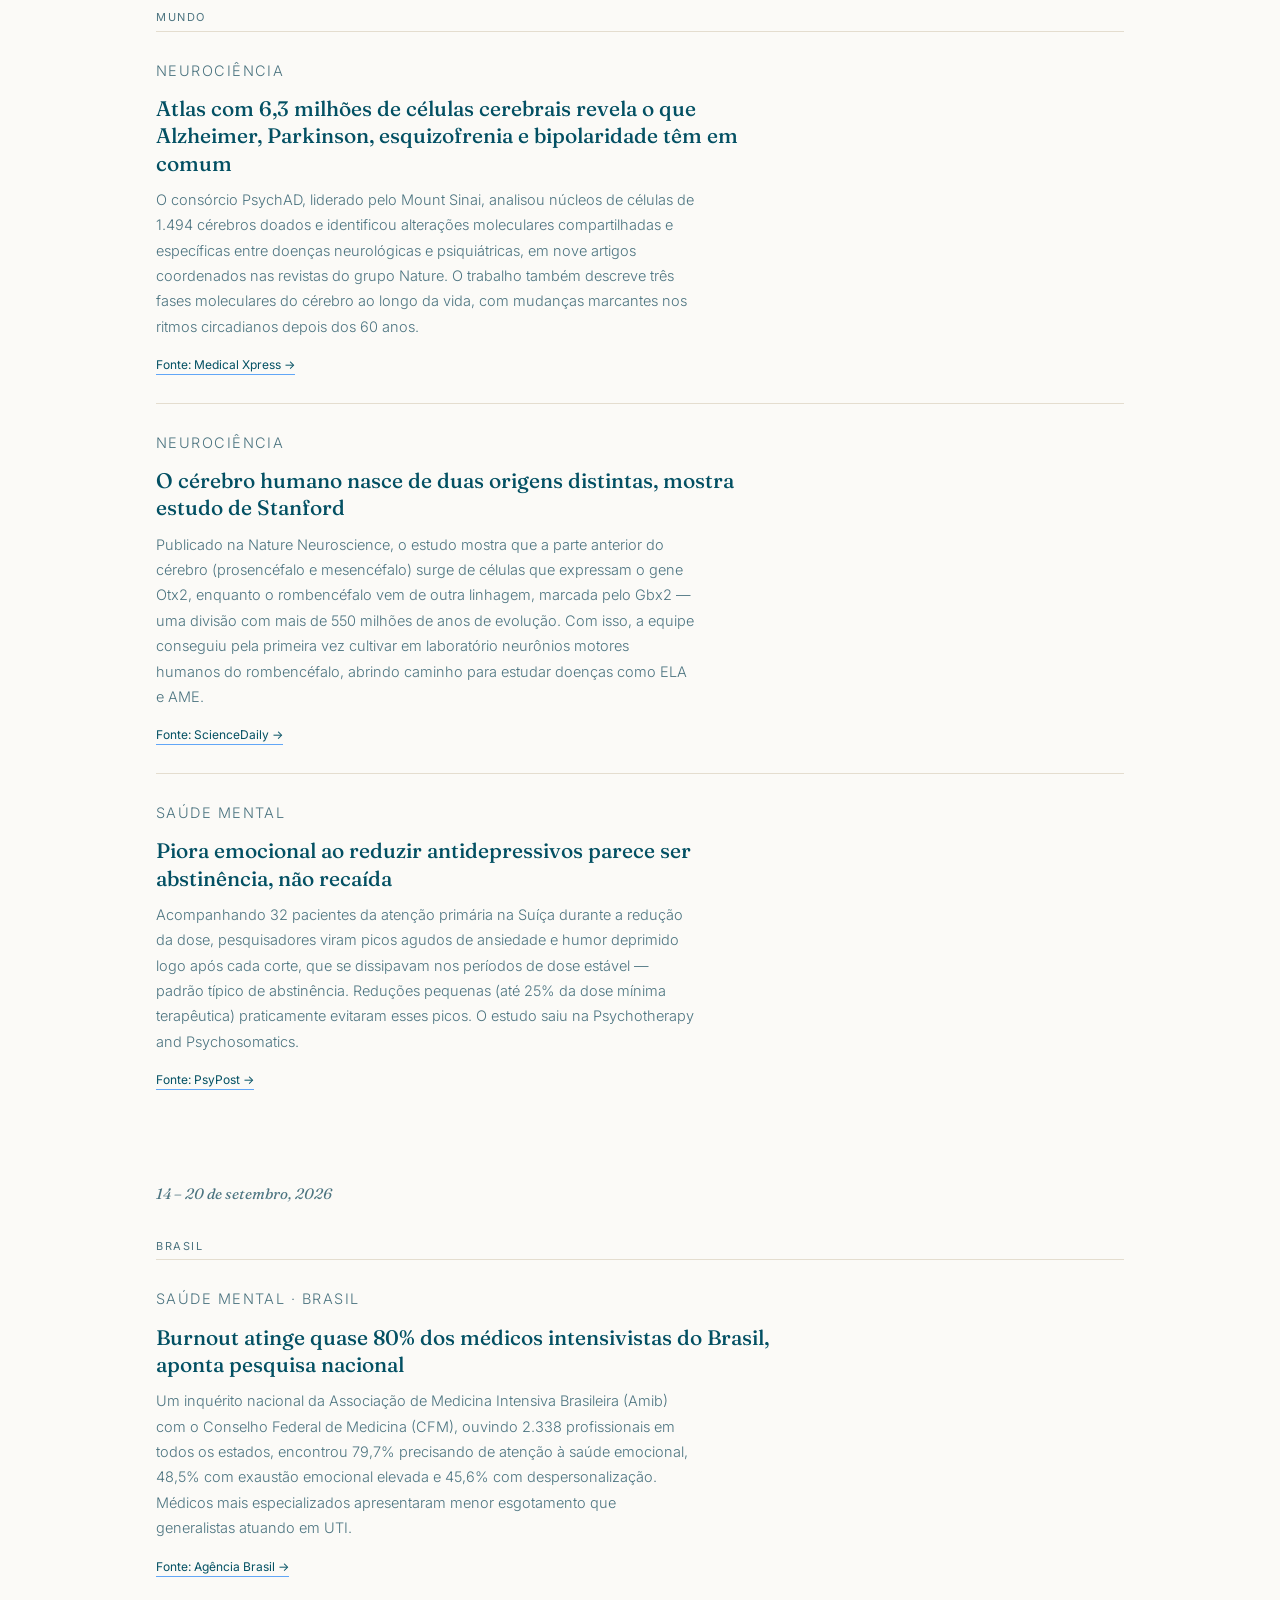
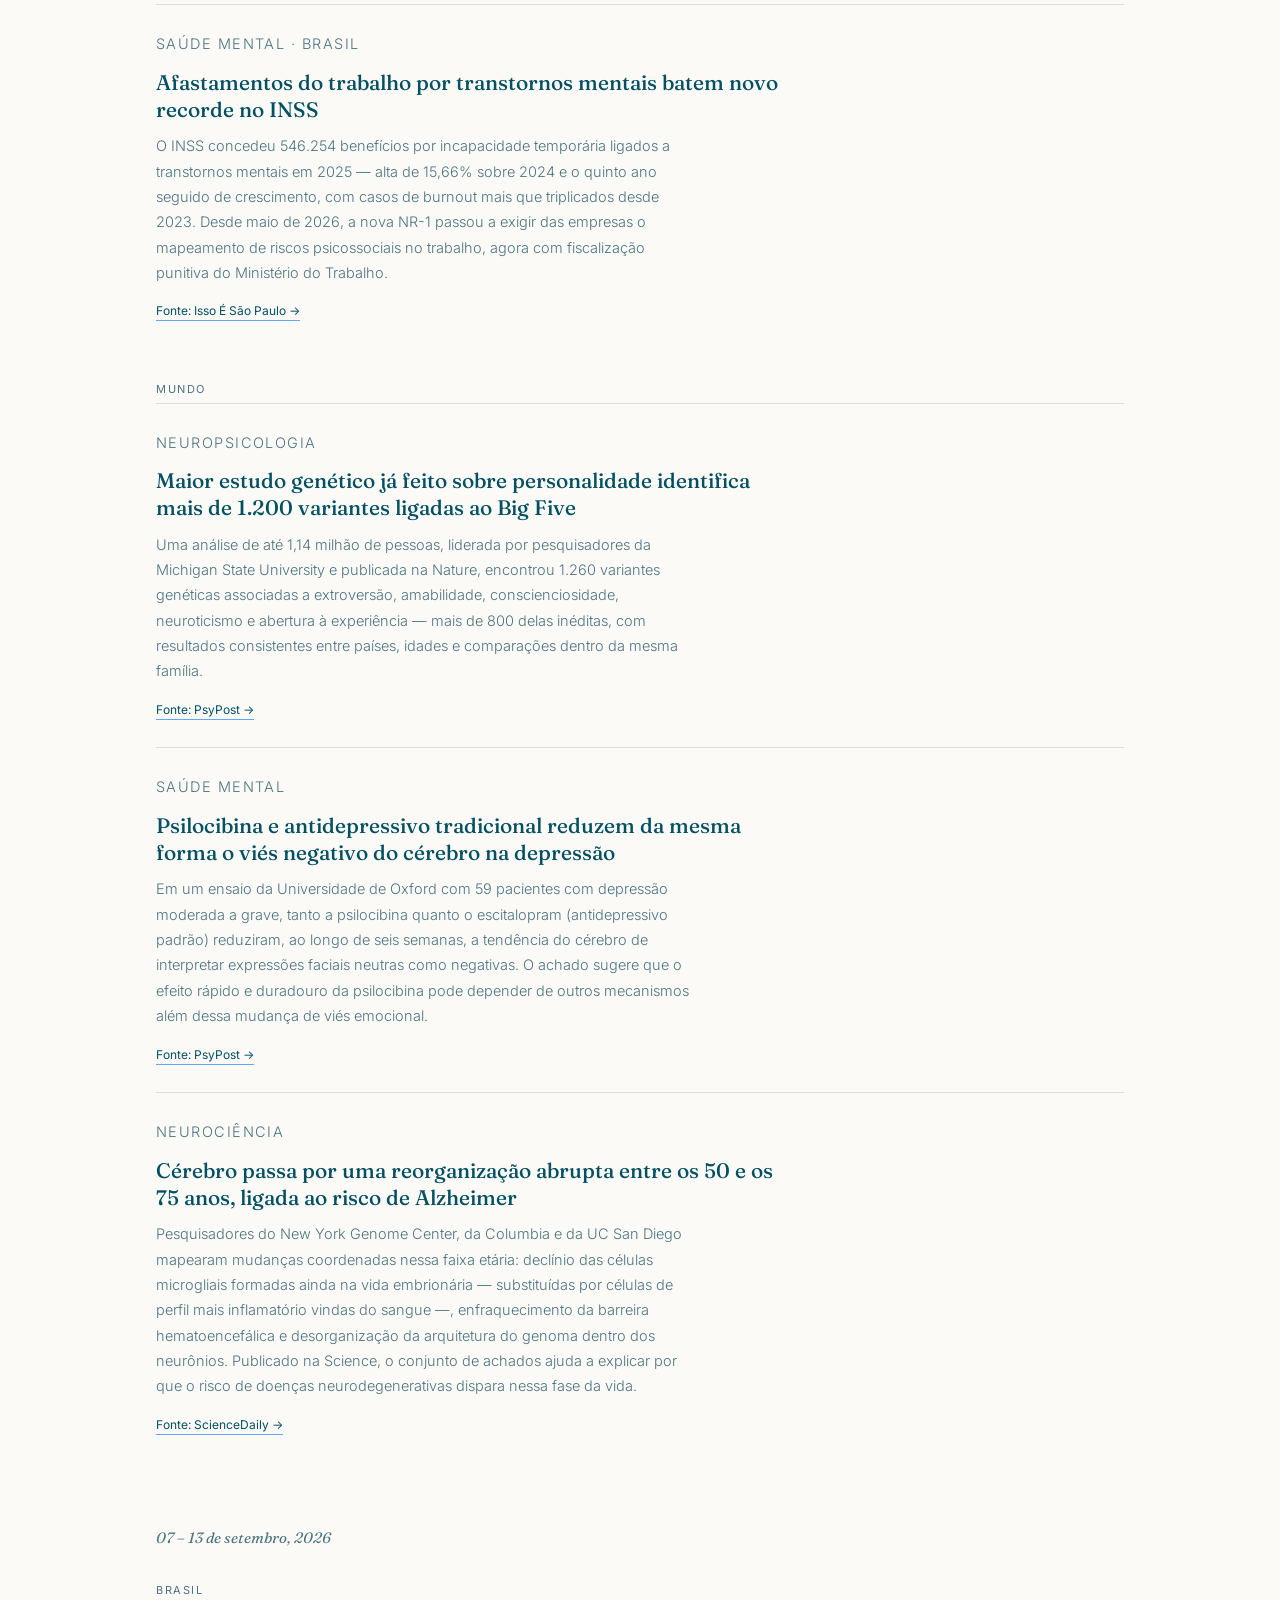
==== commit 2ea54f89: "Add resumo semanal de 26 de outubro - 1 de novembro 2026: trabalhadores da indústria pós-pandemia, c" ====
--- a/index.html
+++ b/index.html
@@ -46,9 +46,9 @@
 
       <div class="triptych-item">
         <p class="triptych-label"><span class="dot"></span>Artigo em destaque</p>
-        <h3>36 genes ligados ao TOC e aos transtornos de tique</h3>
-        <p>Sequenciando o exoma de 3.964 pessoas, um consórcio da UCSF e de Rutgers achou 36 genes em que uma mutação rara eleva em cerca de 57 vezes a chance de TOC ou tiques — genes mais ativos no cérebro antes do nascimento. O estudo saiu na Nature Neuroscience.</p>
-        <a class="triptych-link" href="https://www.psypost.org/scientists-identify-rare-mutations-in-36-genes-that-sharply-raise-the-odds-of-ocd-and-tic-disorders/" target="_blank" rel="noopener">Fonte: PsyPost →</a>
+        <h3>Terapia de estrogênio e menos sinais de Alzheimer no cérebro</h3>
+        <p>Em dados de autópsia de 2.959 mulheres, as 258 que usaram terapia hormonal só com estrogênio tiveram menor chance de patologia avançada de Alzheimer e de diagnóstico de demência. O estudo de Stanford, na Neurology, é observacional: não prova causa, e ensaios controlados ainda são necessários.</p>
+        <a class="triptych-link" href="https://www.psypost.org/estrogen-therapy-linked-to-fewer-signs-of-alzheimer-s-disease-in-brain-tissue/" target="_blank" rel="noopener">Fonte: PsyPost →</a>
       </div>
 
       <div class="triptych-item">
@@ -86,6 +86,43 @@
   </div>
 
   <!-- WEEKLY_POSTS_START -->
+  <section class="week" id="week-2026-11-01" data-month="2026-11">
+    <div class="week-date">26 de outubro – 1 de novembro, 2026</div>
+
+    <div class="region" data-region="brasil">Brasil</div>
+    <div class="entry" data-cat="saude" data-region="brasil">
+      <p class="entry-kicker">Saúde mental · Brasil</p>
+      <h3>Um terço dos trabalhadores da indústria teve sintomas de estresse, ansiedade ou depressão na pandemia</h3>
+      <p>Pesquisa da FGV EAESP com o Instituto de Psiquiatria da USP ouviu 2.241 trabalhadores de nove empresas de manufatura e construção civil, em questionário anônimo aplicado em outubro e novembro de 2021. Cerca de 30% tinham sintomas de estresse, ansiedade e/ou depressão — 20% leves ou moderados e 10% graves ou extremamente graves. Mulheres, trabalhadores mais jovens e pessoas com doenças crônicas foram mais vulneráveis, e o trabalho híbrido se associou a mais sintomas do que o presencial. O estudo, na Revista Brasileira de Saúde Ocupacional, é transversal e não faz diagnóstico clínico, então não prova que o modelo de trabalho causou os sintomas.</p>
+      <a class="source" href="https://jornal.usp.br/ciencias/um-terco-dos-trabalhadores-da-industria-teve-sintomas-de-estresse-ansiedade-ou-depressao-pos-pandemia/" target="_blank" rel="noopener">Fonte: Jornal da USP →</a>
+    </div>
+    <div class="entry" data-cat="saude" data-region="brasil">
+      <p class="entry-kicker">Saúde mental · Brasil</p>
+      <h3>Ministério da Saúde lança orientações para o cuidado em liberdade de pessoas com transtorno mental em conflito com a lei</h3>
+      <p>A publicação "Cuidado, Território e Direitos" reúne diretrizes para as equipes (EAP-Desinst) que fazem a ponte entre Justiça, SUS e SUAS. O material recomenda avaliações biopsicossociais, Projetos Terapêuticos Singulares, mapeamento dos serviços do território e articulação com a Raps, a Atenção Primária, o Programa de Volta para Casa e os Serviços Residenciais Terapêuticos, para evitar internações desnecessárias e que a saída de instituições de custódia leve a outros espaços de confinamento. O texto se alinha à Reforma Psiquiátrica e à Política Antimanicomial do Judiciário (Resolução CNJ nº 487/2023).</p>
+      <a class="source" href="https://www.gov.br/saude/pt-br/assuntos/noticias/2026/outubro/ministerio-da-saude-lanca-orientacoes-para-fortalecer-o-cuidado-em-liberdade-de-pessoas-com-transtorno-mental-em-conflito-com-a-lei" target="_blank" rel="noopener">Fonte: Ministério da Saúde →</a>
+    </div>
+
+    <div class="region" data-region="mundo">Mundo</div>
+    <div class="entry" data-cat="neuro" data-region="mundo">
+      <p class="entry-kicker">Neurociência</p>
+      <h3>Terapia de estrogênio se associa a menos sinais de Alzheimer no tecido cerebral</h3>
+      <p>Pesquisadores de Stanford analisaram dados de 2.959 mulheres com autópsia, 258 delas usuárias de terapia hormonal só com estrogênio, além de registros clínicos e biomarcadores. As usuárias tiveram menor chance de patologia avançada de Alzheimer e de diagnóstico clínico de demência, e a associação com a patologia apareceu só em mulheres sem a variante APOE e4. É um estudo observacional, na Neurology: não prova causa, vale para a terapia só com estrogênio (comum após histerectomia) e as usuárias começaram o tratamento por volta dos 70 anos, em média. Ensaios controlados são necessários antes de qualquer recomendação.</p>
+      <a class="source" href="https://www.psypost.org/estrogen-therapy-linked-to-fewer-signs-of-alzheimer-s-disease-in-brain-tissue/" target="_blank" rel="noopener">Fonte: PsyPost →</a>
+    </div>
+    <div class="entry" data-cat="saude" data-region="mundo">
+      <p class="entry-kicker">Saúde mental · Mundo</p>
+      <h3>Inflamação aguda reduz por algumas horas o prazer e a vontade de socializar</h3>
+      <p>Num ensaio randomizado, duplo-cego e controlado por placebo da UCLA, 40 mulheres saudáveis de 25 a 44 anos receberam uma dose baixa de endotoxina (18) ou soro fisiológico (22). Duas horas depois, o grupo da endotoxina relatou mais anedonia e menos vontade de conversar com outra pessoa; o desejo por outras atividades, como quebra-cabeças ou filmes, não mudou de forma significativa. Quatro horas depois a anedonia já tinha voltado ao nível basal, mesmo com marcadores inflamatórios ainda altos. A amostra é pequena e a inflamação aguda induzida difere da inflamação crônica de baixo grau vista na depressão. Publicado na Psychoneuroendocrinology.</p>
+      <a class="source" href="https://www.psypost.org/inflammation-briefly-dampens-pleasure-and-the-desire-to-socialize-placebo-controlled-study-finds/" target="_blank" rel="noopener">Fonte: PsyPost →</a>
+    </div>
+    <div class="entry" data-cat="neuropsic" data-region="mundo">
+      <p class="entry-kicker">Neuropsicologia</p>
+      <h3>A frequência de piscadas em pré-escolares se associa à flexibilidade cognitiva</h3>
+      <p>Em 113 crianças japonesas de 3 a 6 anos, pesquisadores das universidades de Tsukuba e Kyoto contaram as piscadas espontâneas em seis minutos de vídeo e avaliaram a flexibilidade cognitiva (trocar de regra) com um teste de classificação de cartas, medindo a ativação pré-frontal por espectroscopia de infravermelho próximo (fNIRS). Mais piscadas se associaram a maior acerto na troca de regras (r = 0,35), e a ativação do córtex pré-frontal dorsolateral direito foi a única região ligada às duas medidas. O estudo, na Communications Psychology, é transversal, com efeitos modestos; os autores alertam que a taxa de piscadas não serve para avaliar ou diagnosticar crianças individualmente.</p>
+      <a class="source" href="https://www.psypost.org/scientists-find-a-surprising-clue-to-how-well-preschoolers-can-switch-mental-gears/" target="_blank" rel="noopener">Fonte: PsyPost →</a>
+    </div>
+  </section>
   <section class="week" id="week-2026-10-25" data-month="2026-10">
     <div class="week-date">19 – 25 de outubro, 2026</div>
 
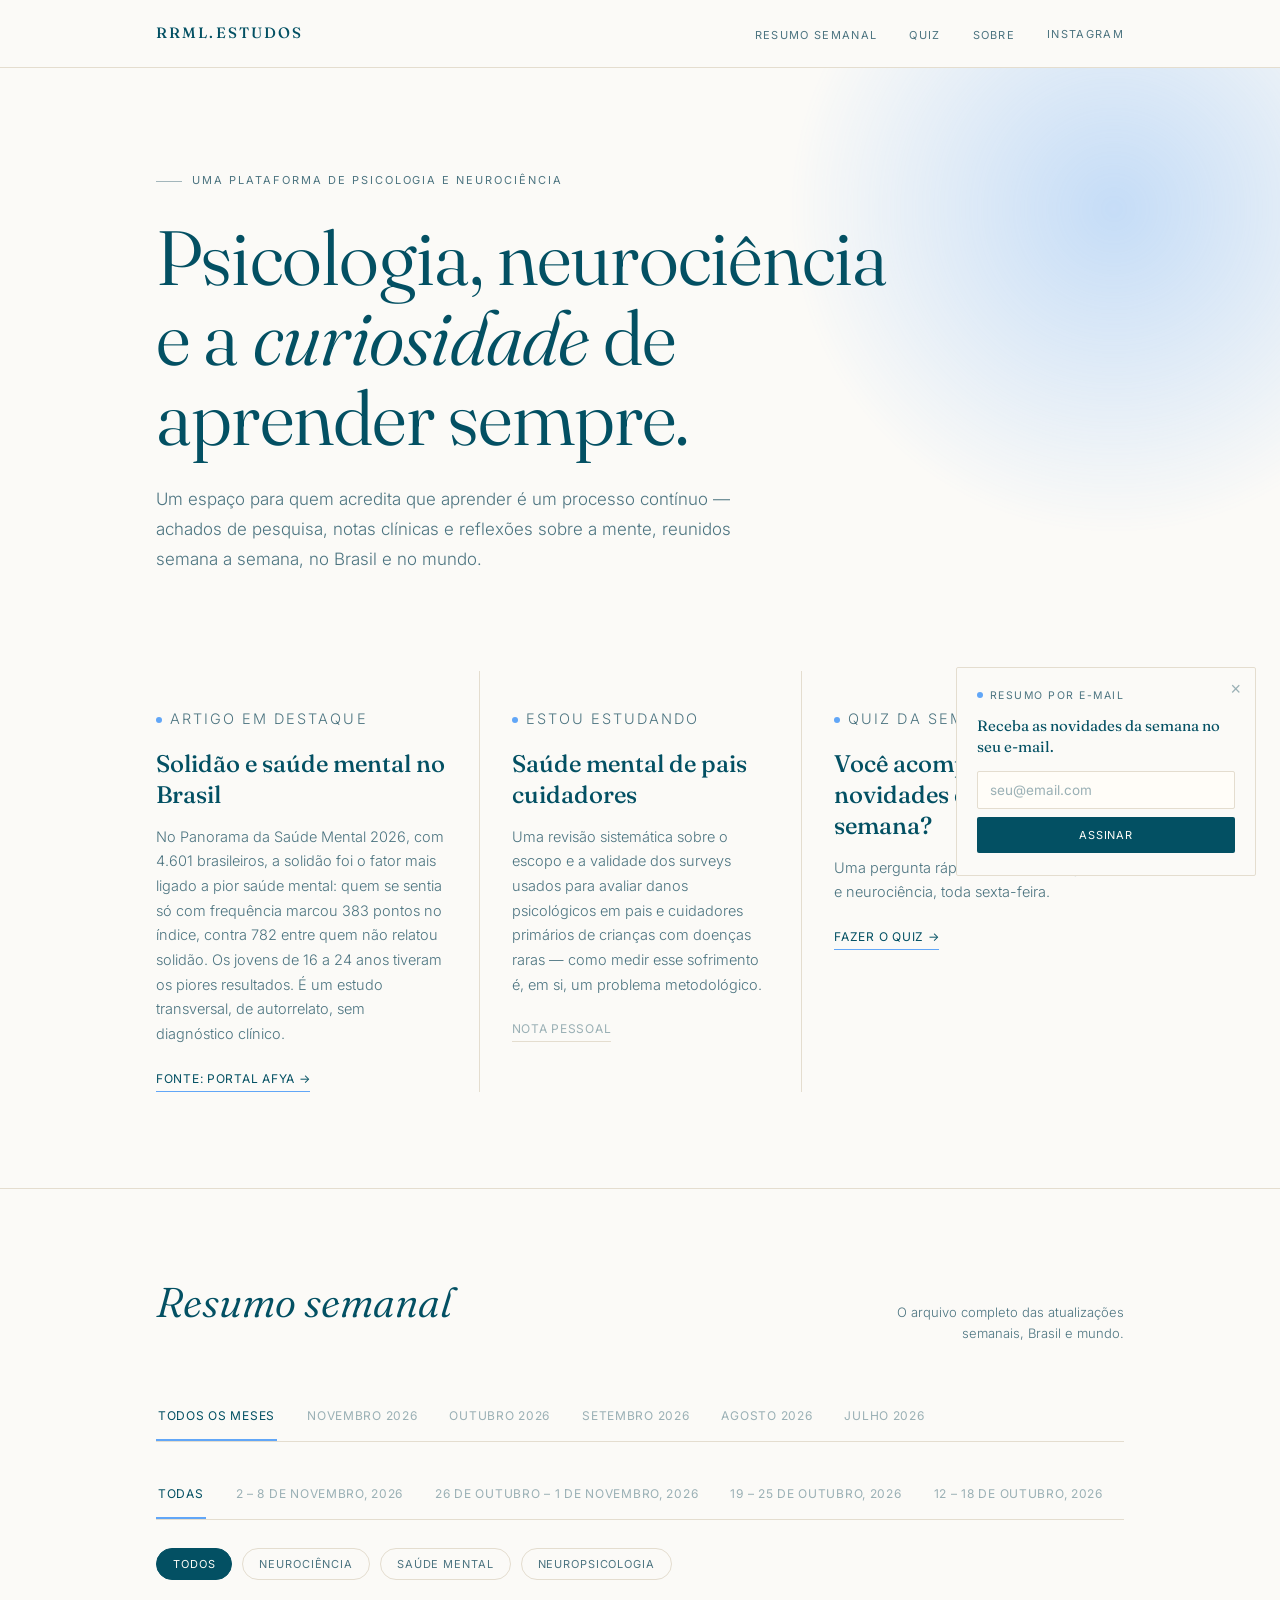
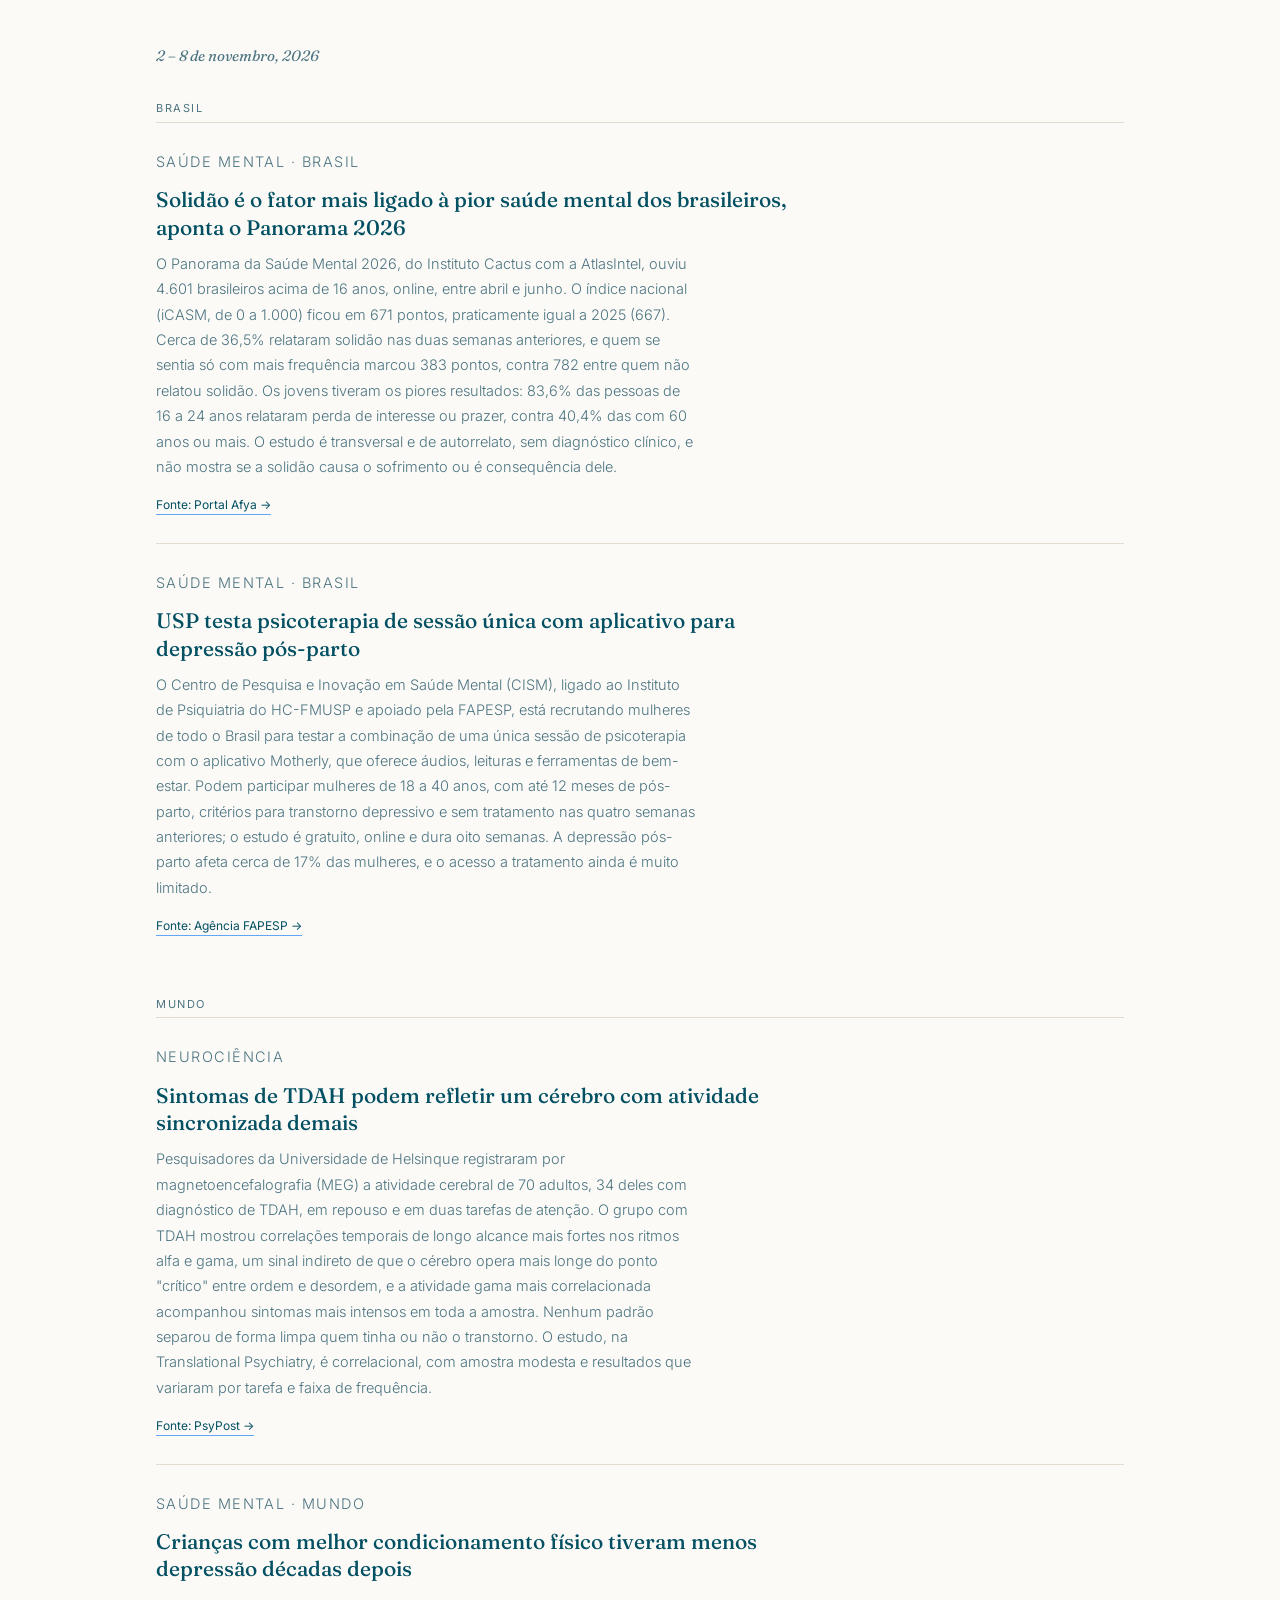
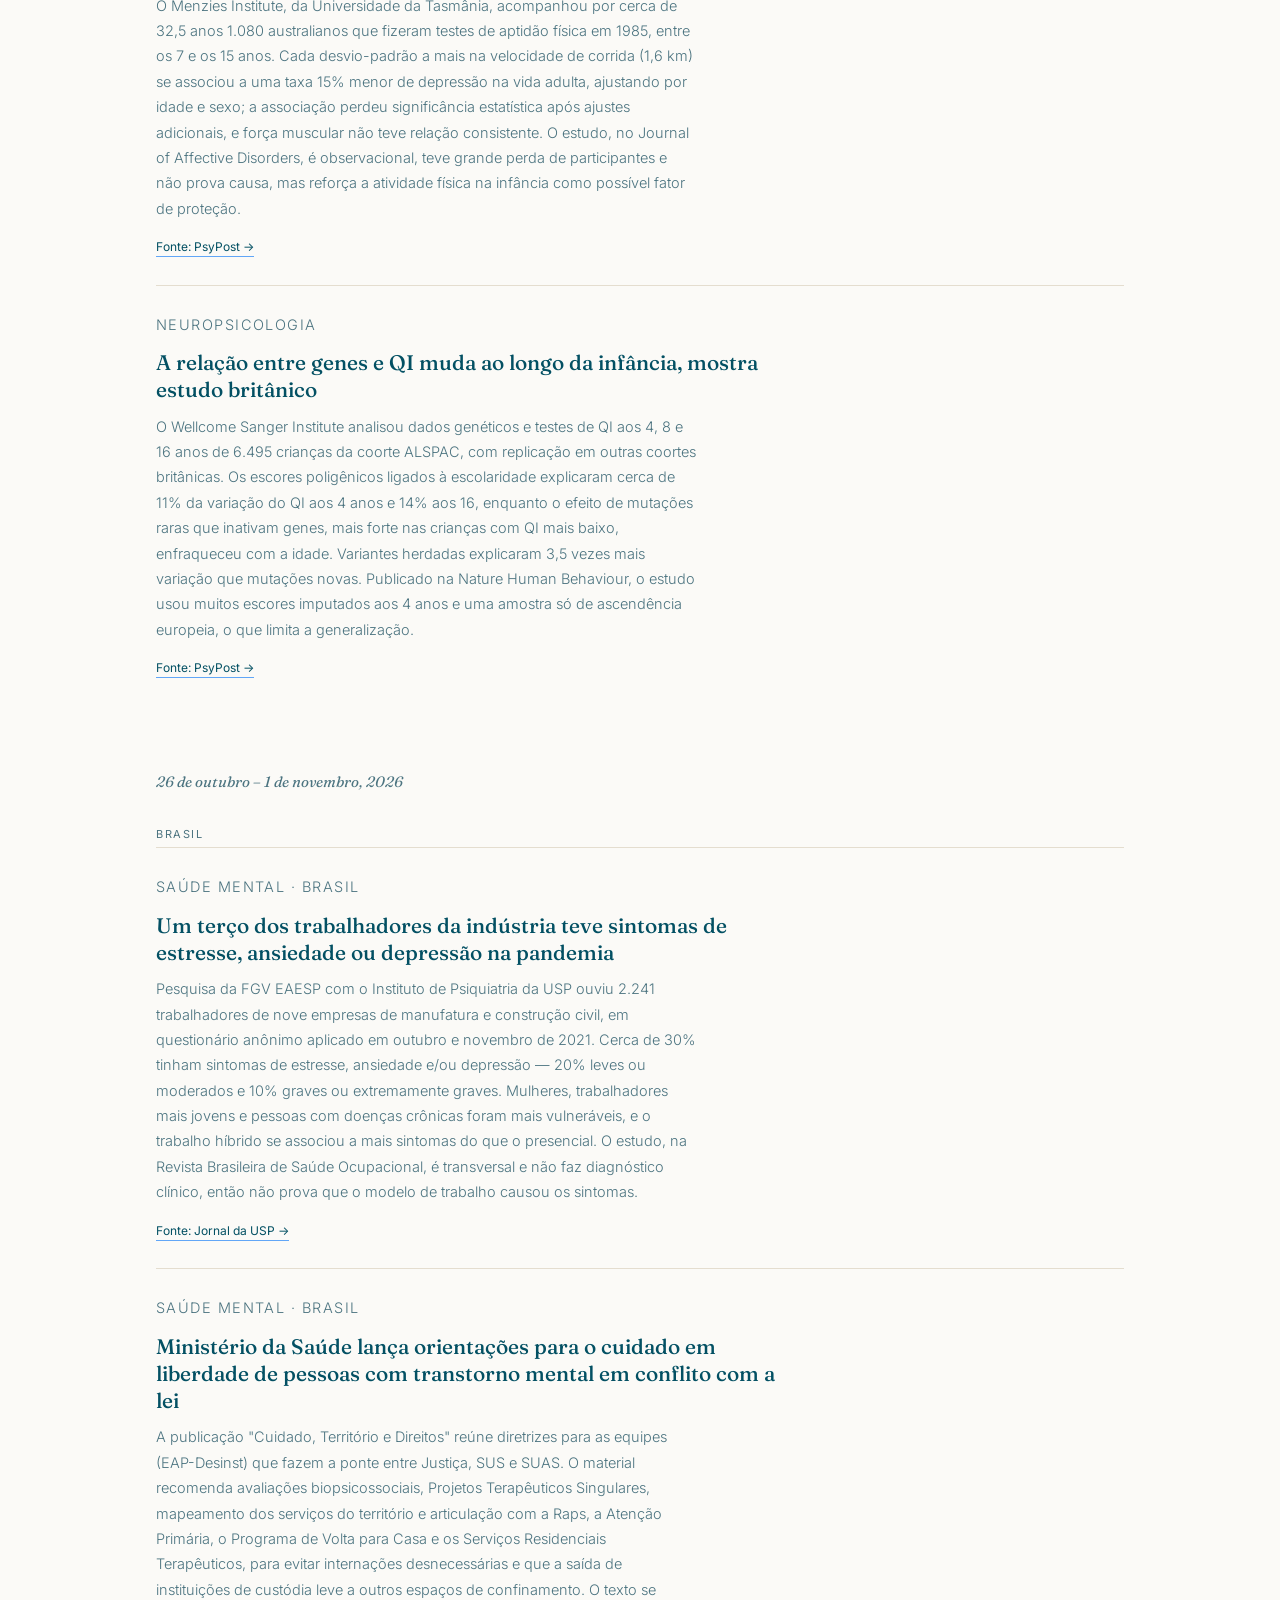
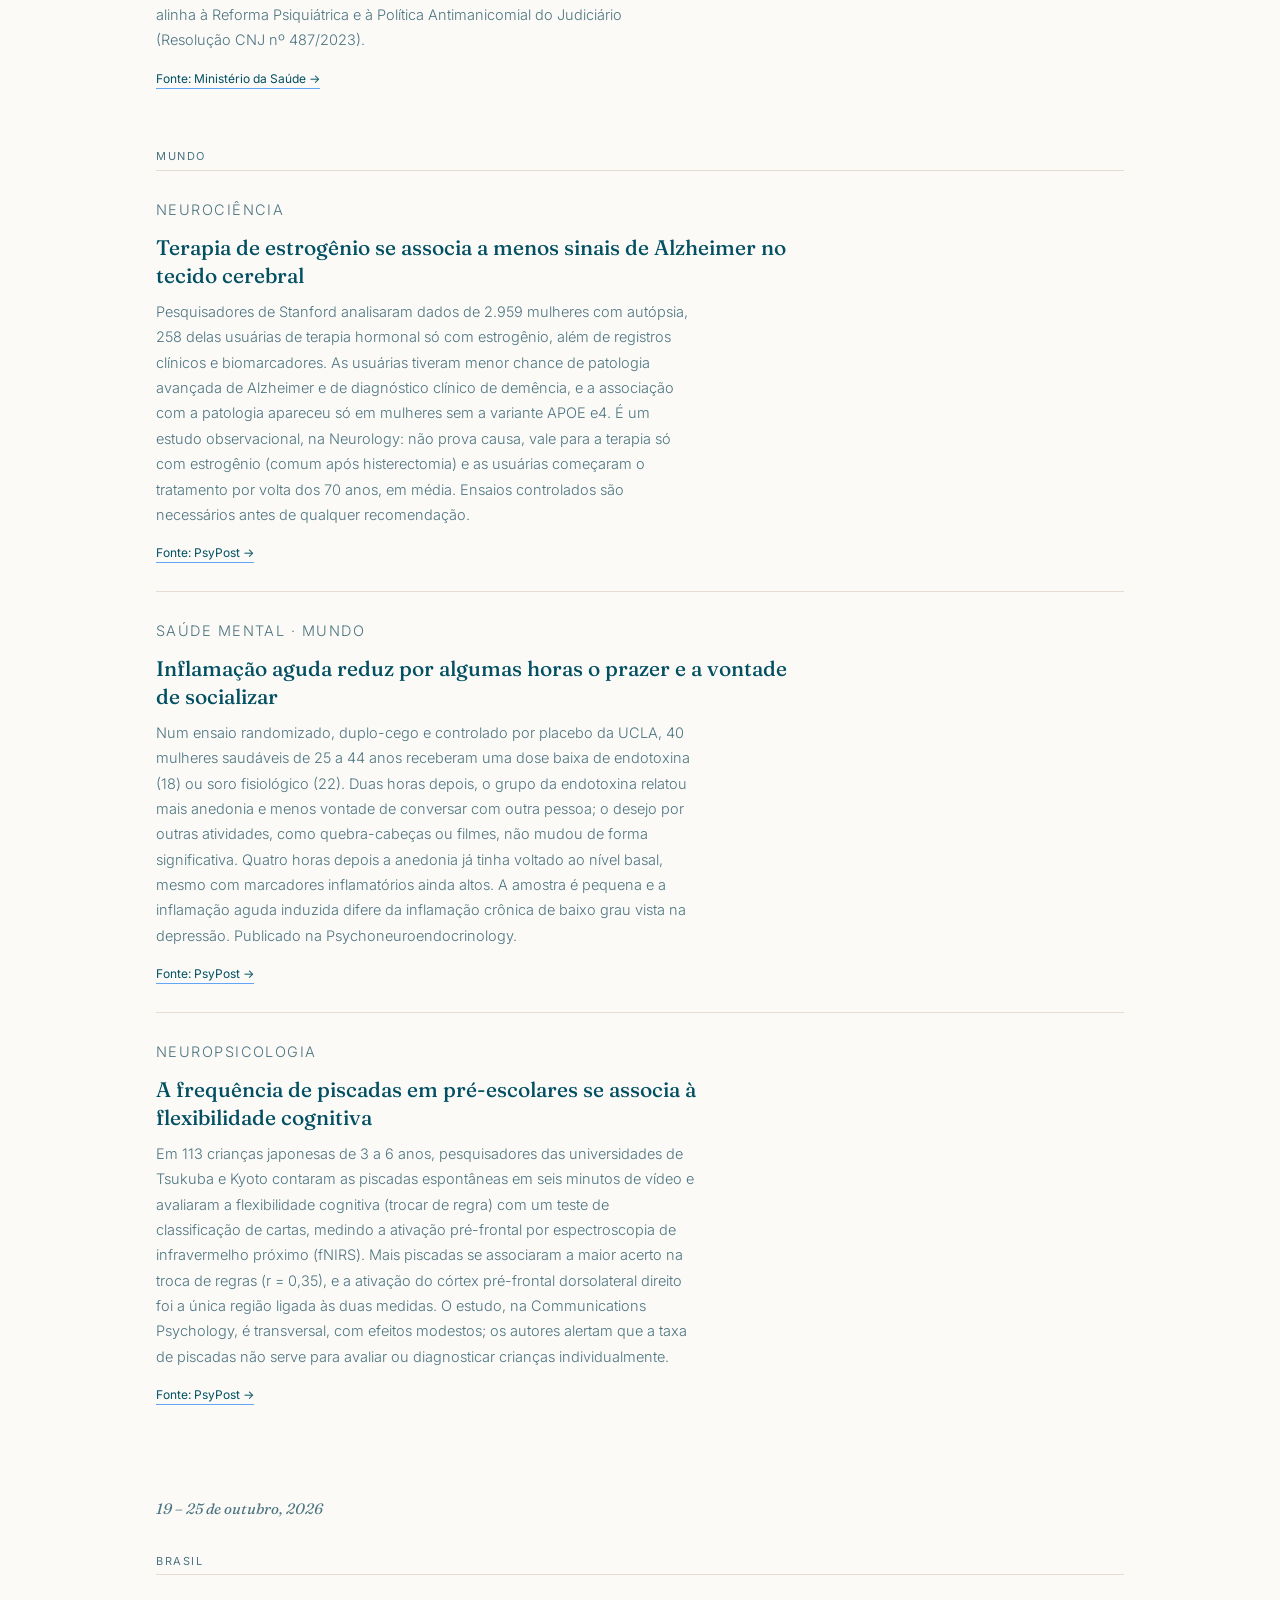
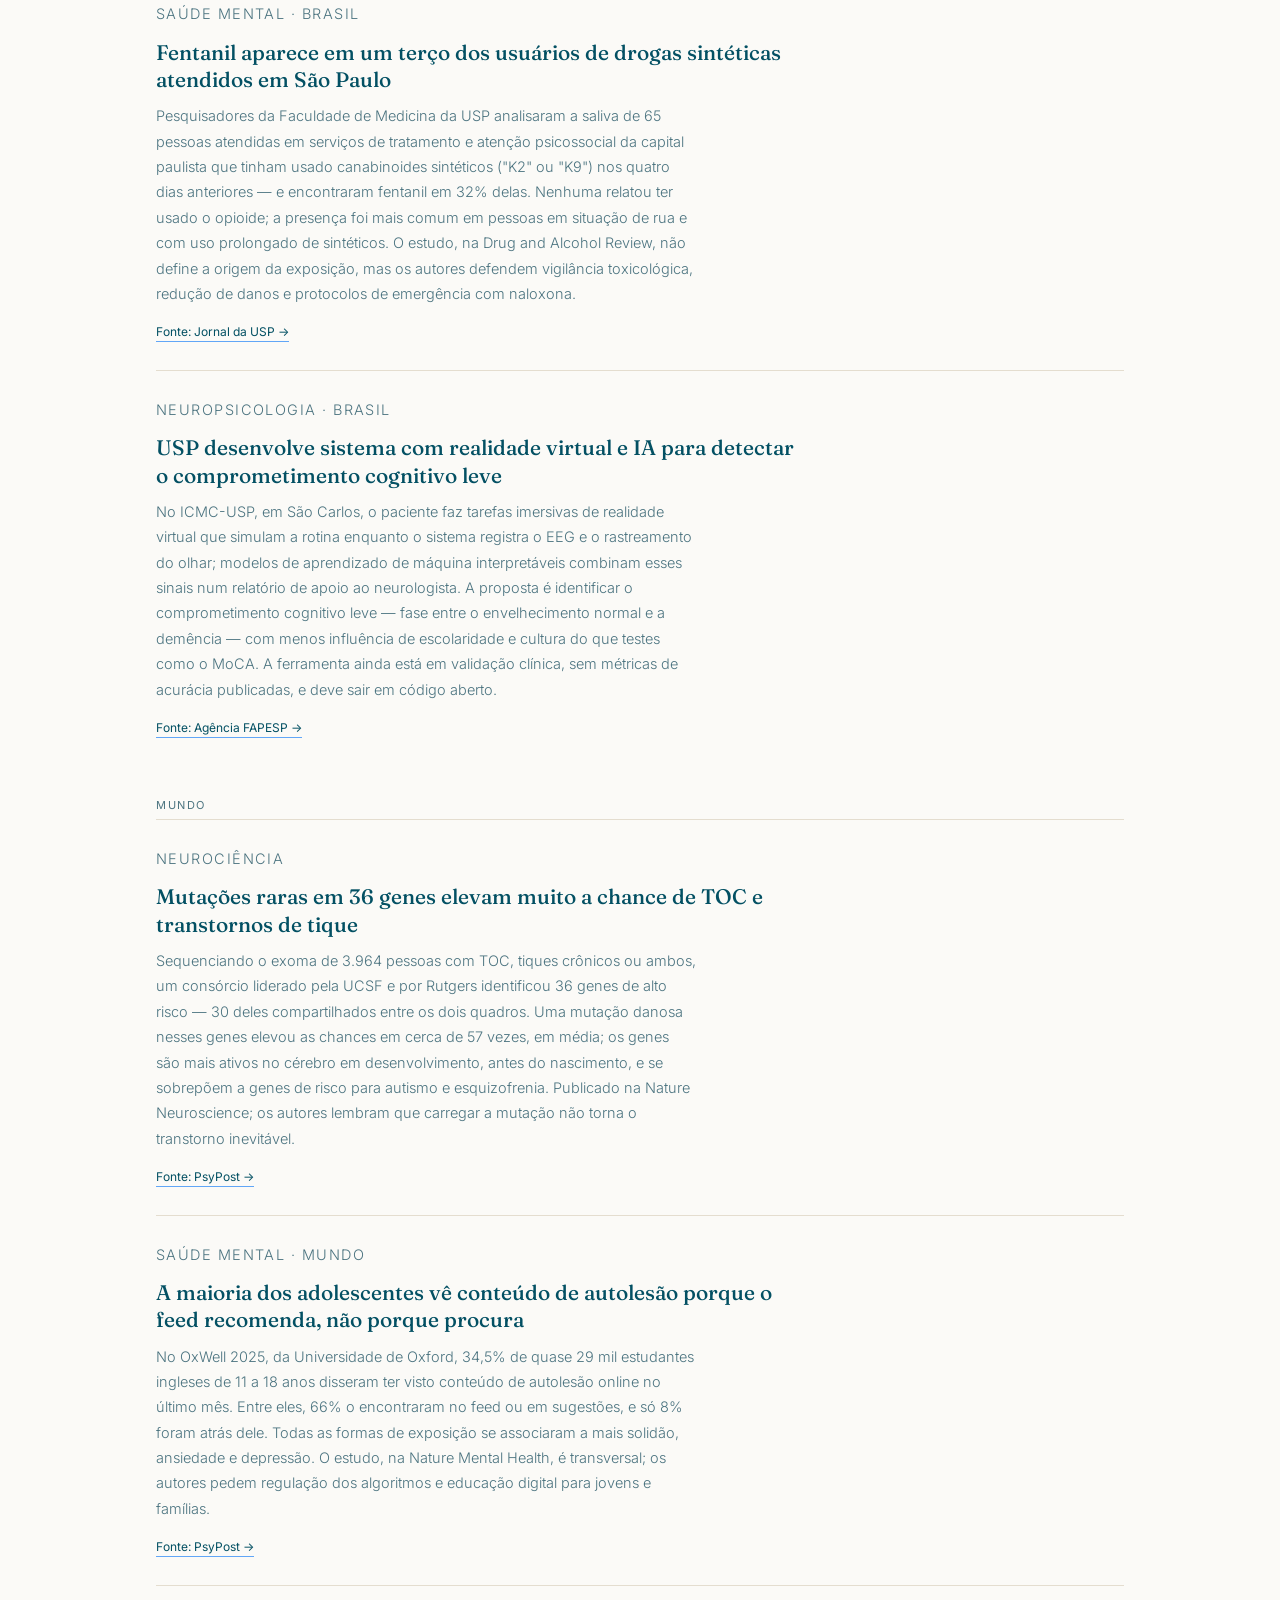
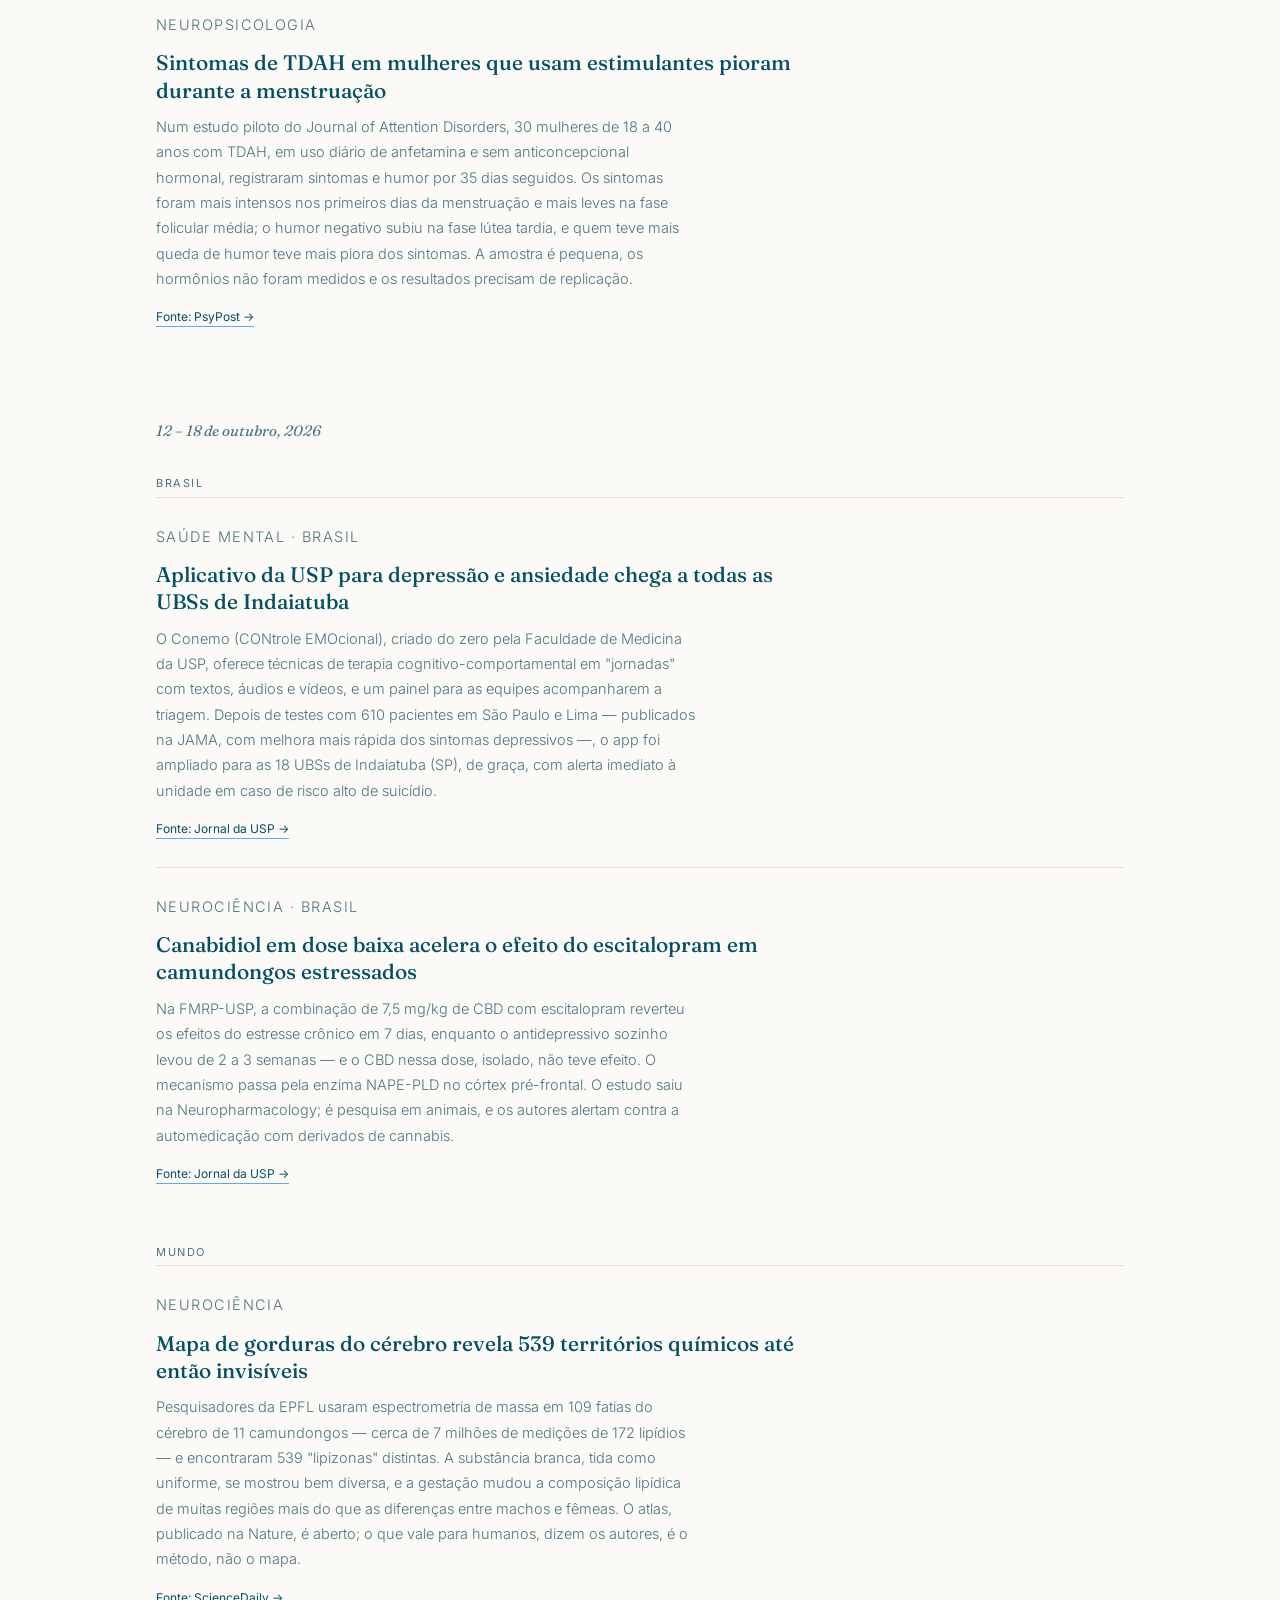
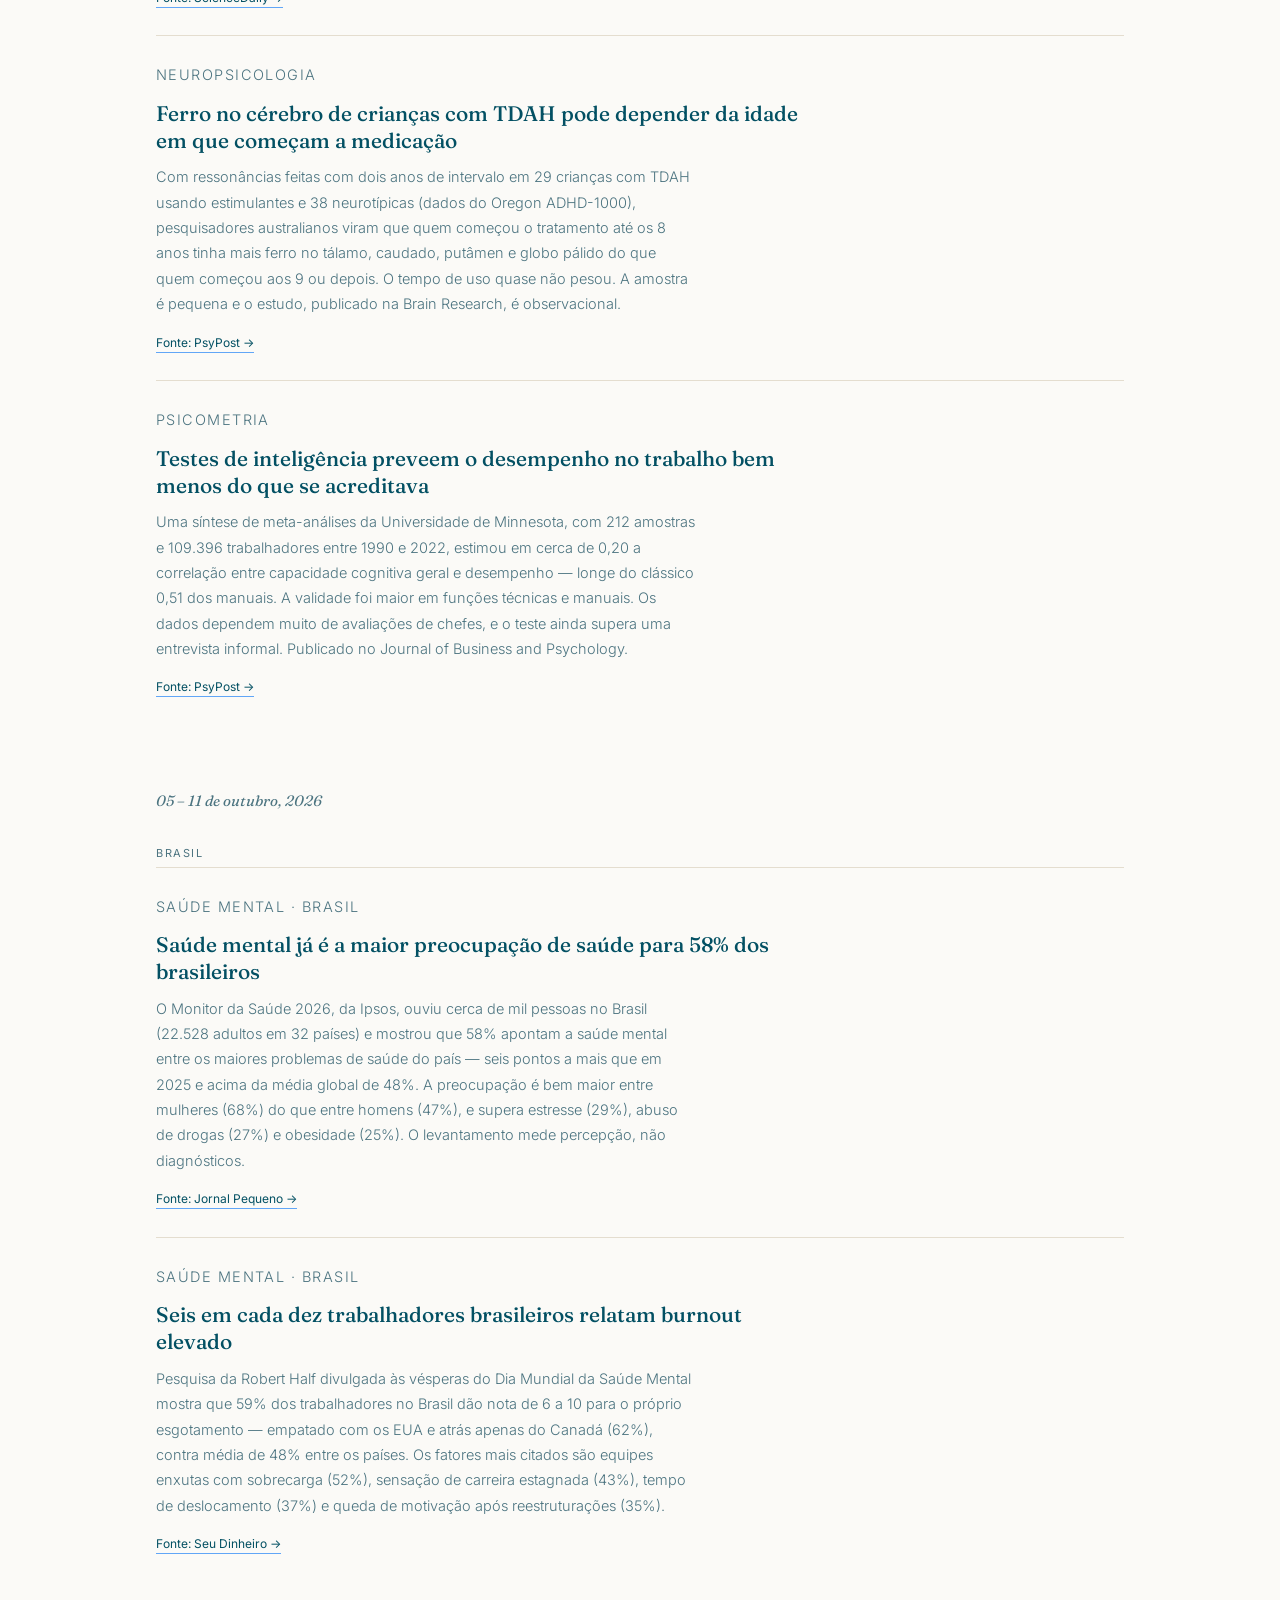
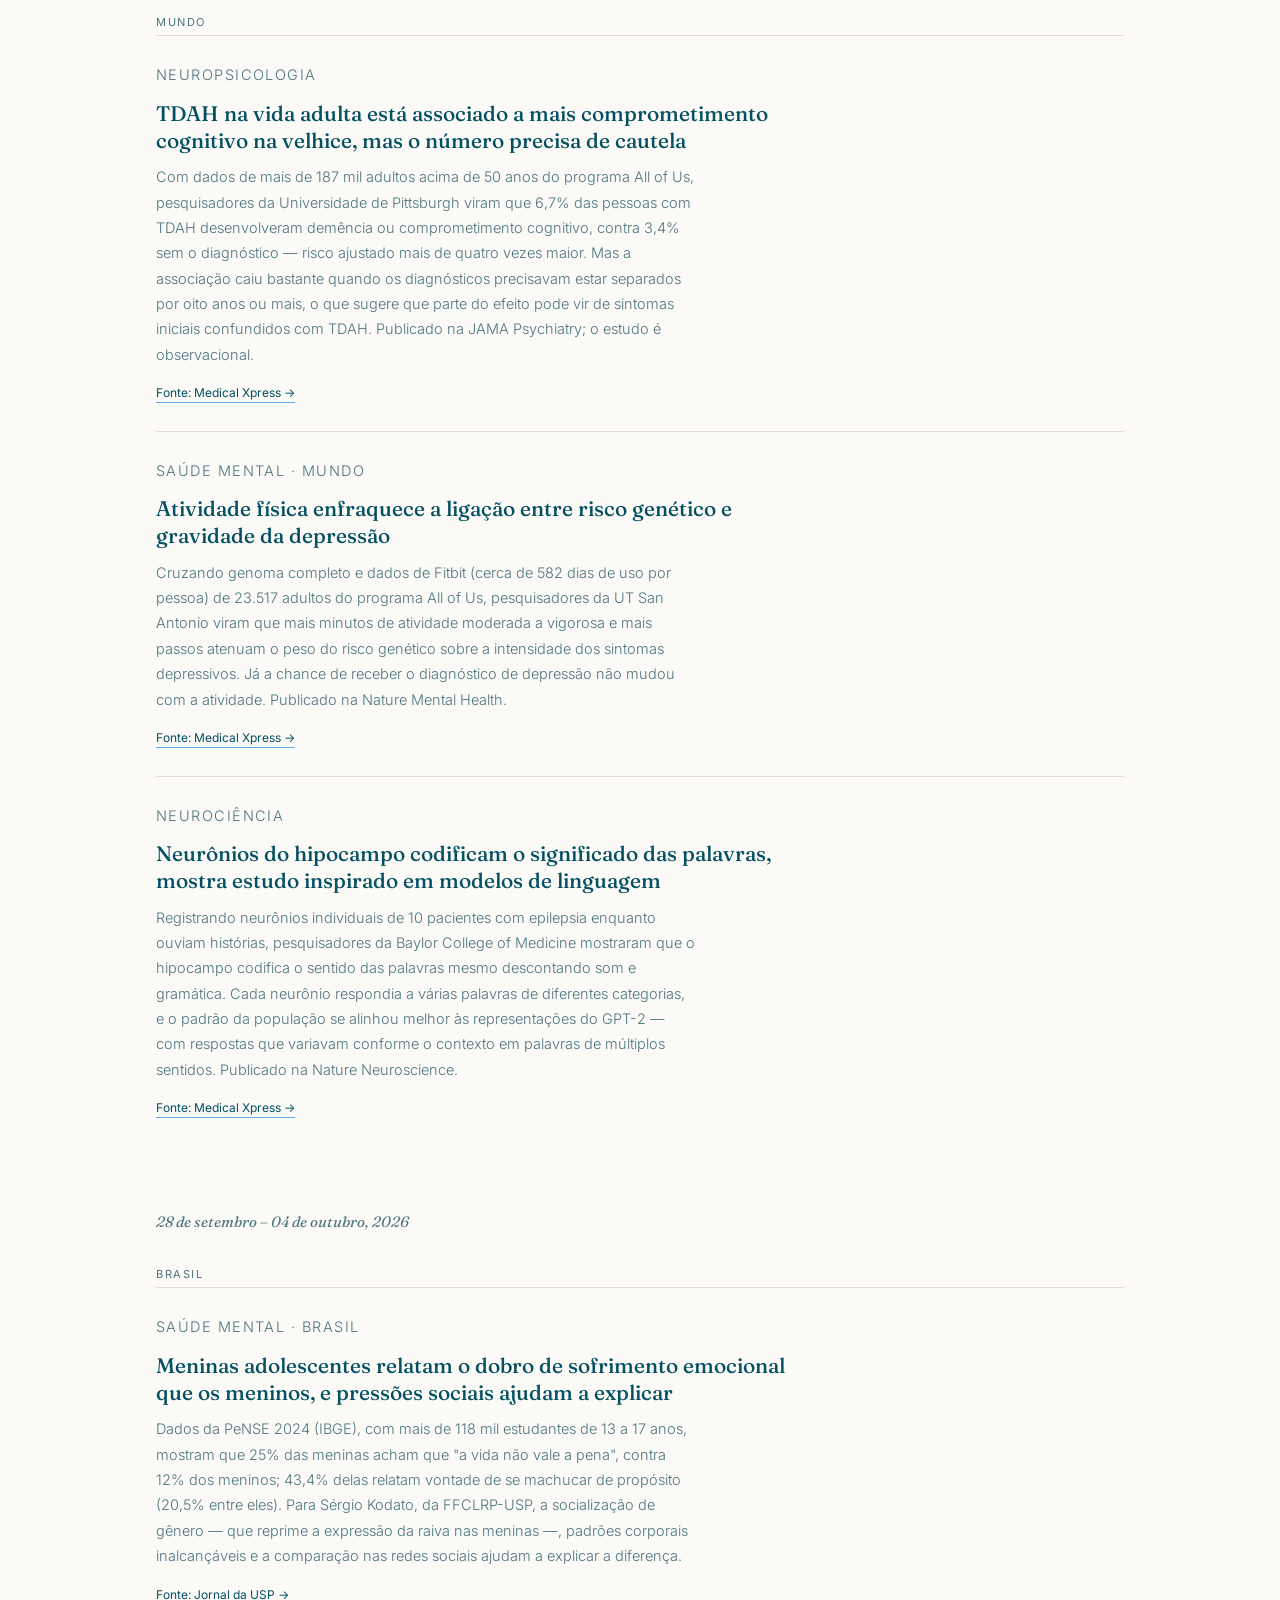
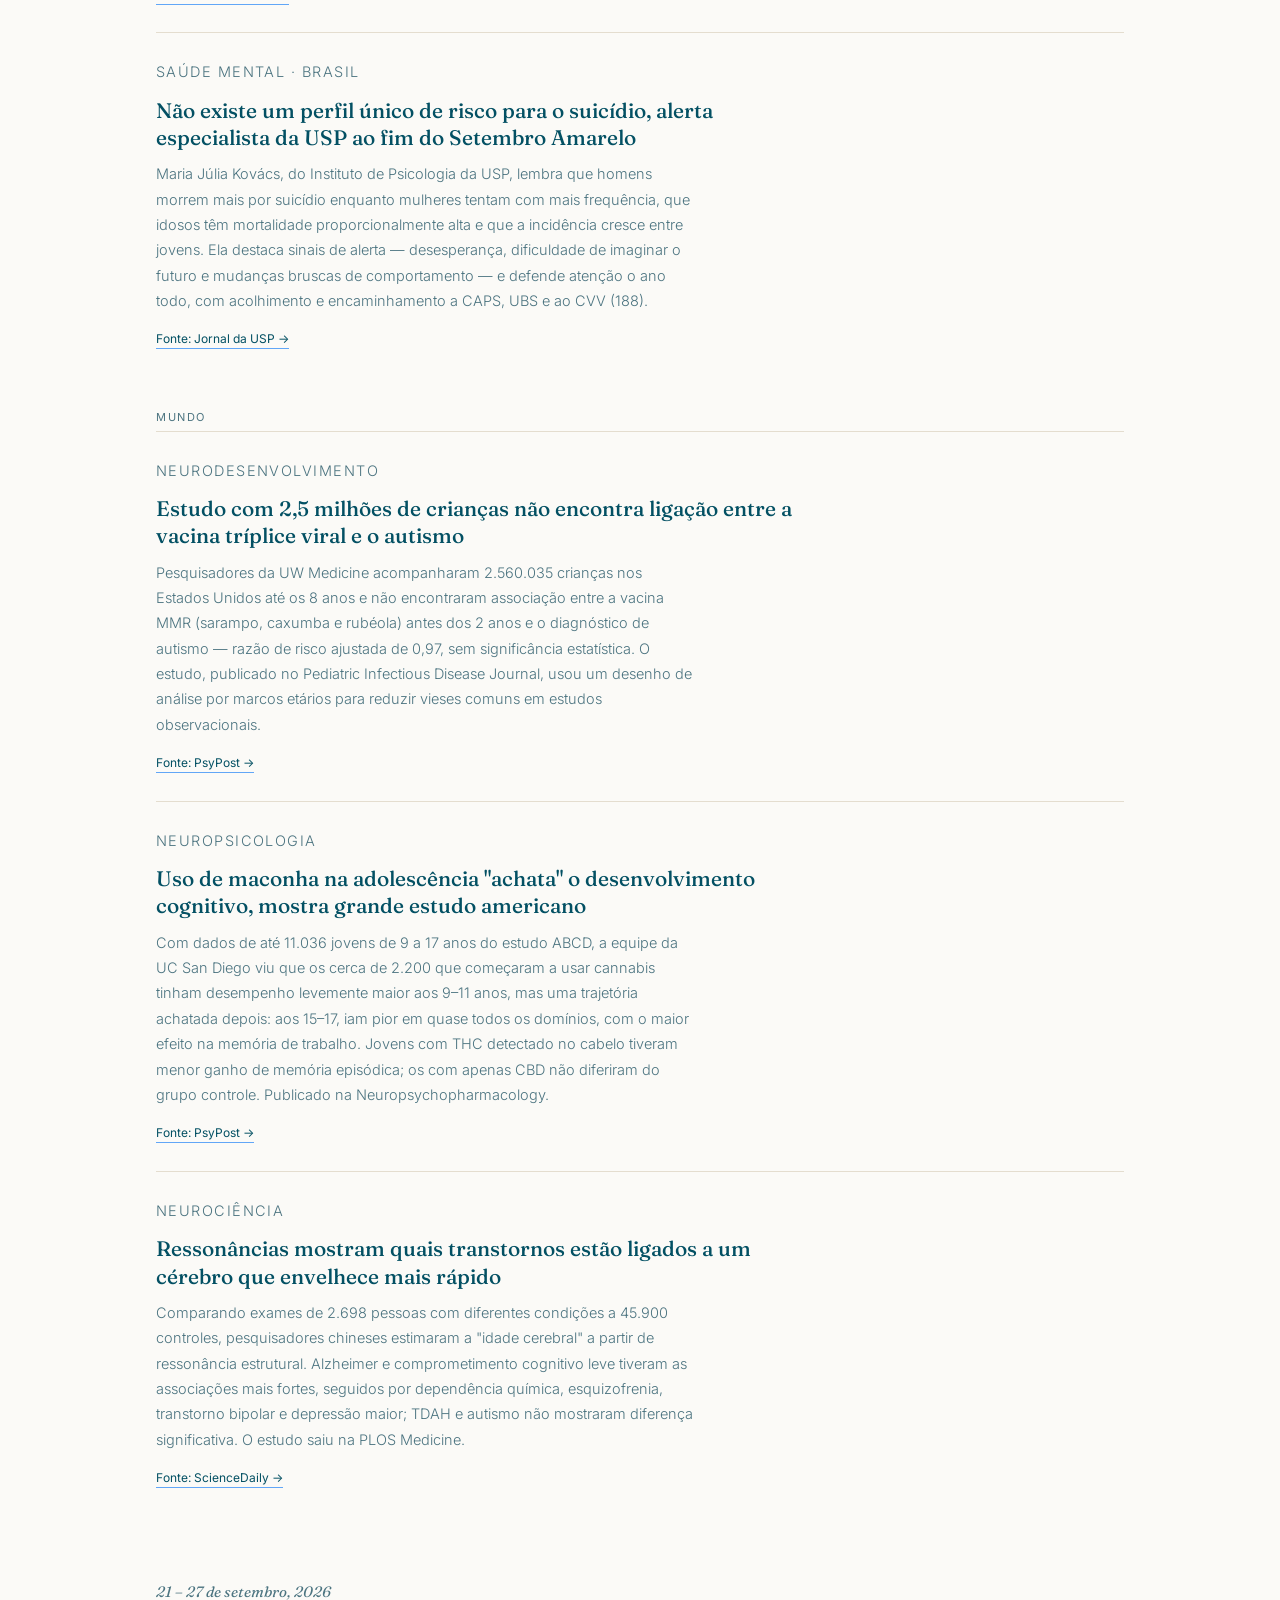
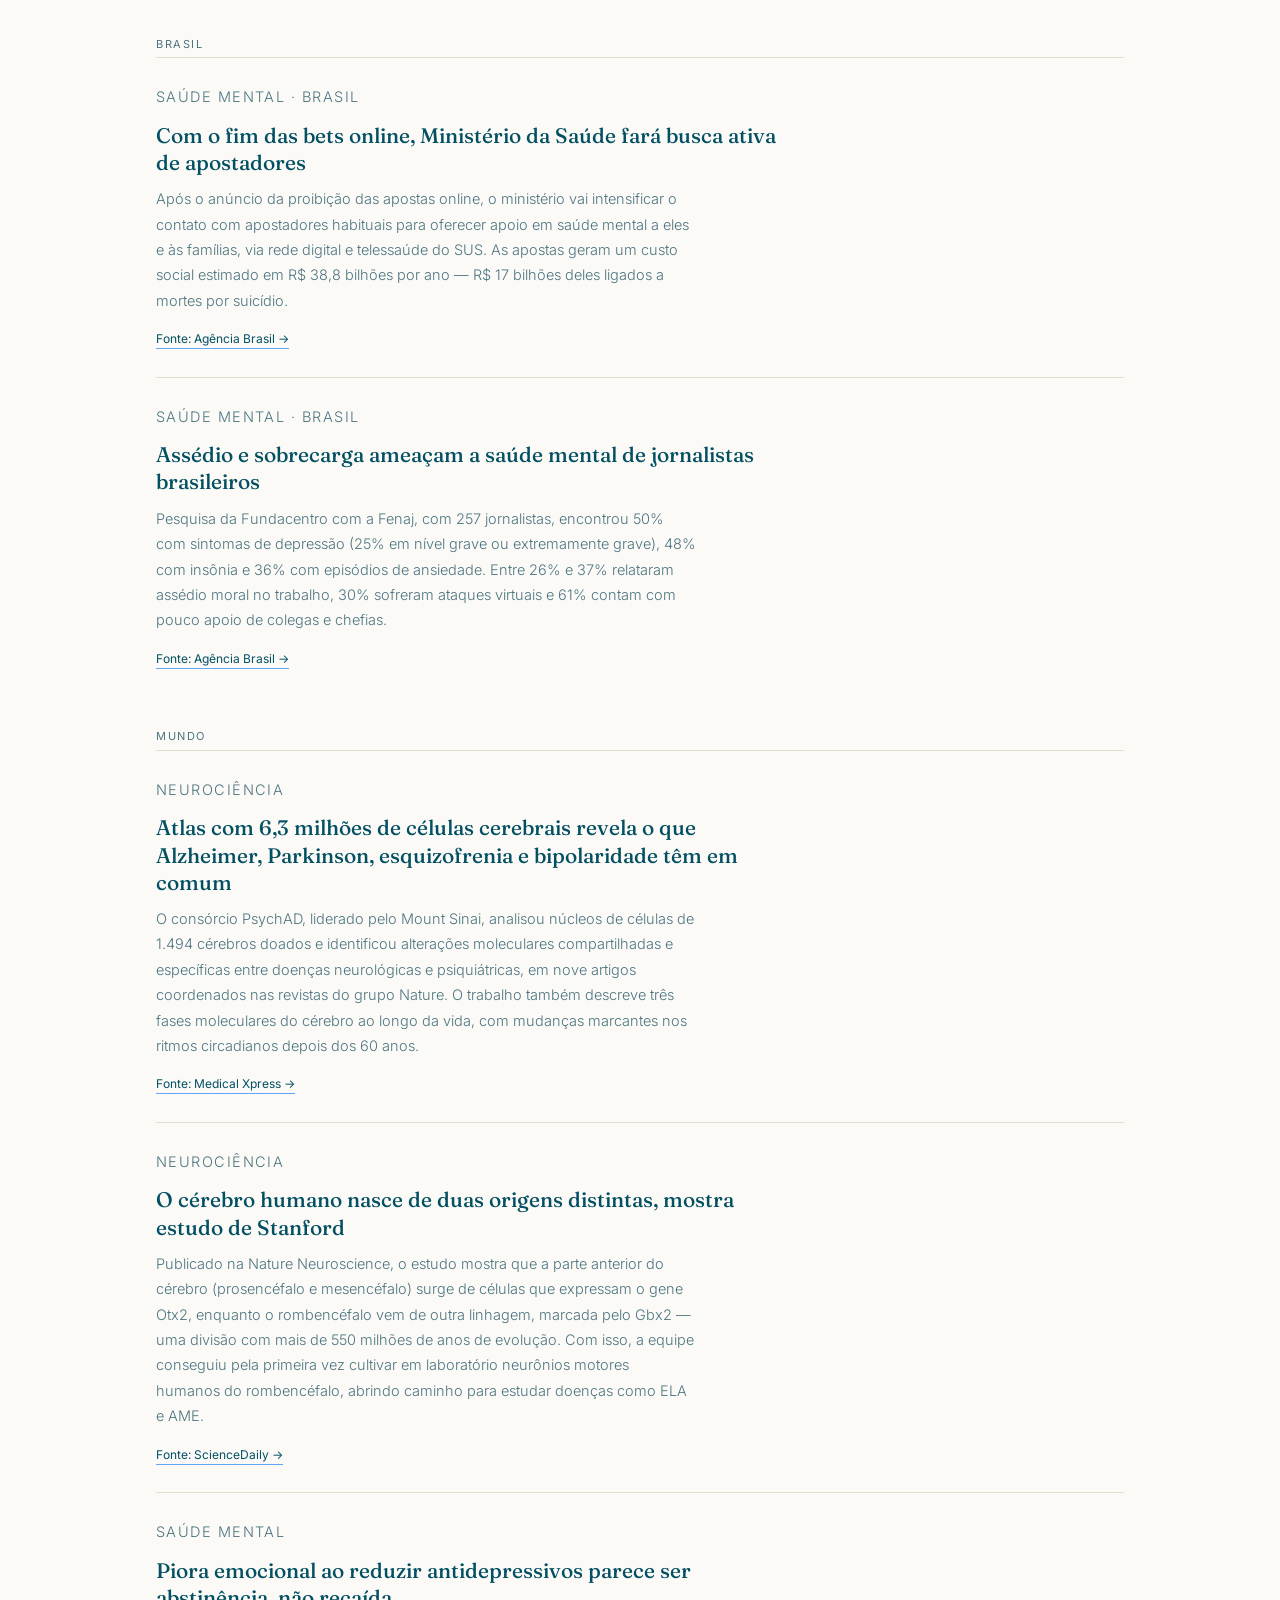
==== commit d44ea819: "Add resumo semanal de 2-8 de novembro 2026: solidão no Panorama da Saúde Mental, psicoterapia de ses" ====
--- a/index.html
+++ b/index.html
@@ -46,9 +46,9 @@
 
       <div class="triptych-item">
         <p class="triptych-label"><span class="dot"></span>Artigo em destaque</p>
-        <h3>Terapia de estrogênio e menos sinais de Alzheimer no cérebro</h3>
-        <p>Em dados de autópsia de 2.959 mulheres, as 258 que usaram terapia hormonal só com estrogênio tiveram menor chance de patologia avançada de Alzheimer e de diagnóstico de demência. O estudo de Stanford, na Neurology, é observacional: não prova causa, e ensaios controlados ainda são necessários.</p>
-        <a class="triptych-link" href="https://www.psypost.org/estrogen-therapy-linked-to-fewer-signs-of-alzheimer-s-disease-in-brain-tissue/" target="_blank" rel="noopener">Fonte: PsyPost →</a>
+        <h3>Solidão e saúde mental no Brasil</h3>
+        <p>No Panorama da Saúde Mental 2026, com 4.601 brasileiros, a solidão foi o fator mais ligado a pior saúde mental: quem se sentia só com frequência marcou 383 pontos no índice, contra 782 entre quem não relatou solidão. Os jovens de 16 a 24 anos tiveram os piores resultados. É um estudo transversal, de autorrelato, sem diagnóstico clínico.</p>
+        <a class="triptych-link" href="https://portal.afya.com.br/psiquiatria/saude-mental-no-brasil-revela-diferencas-importantes-entre-faixas-etarias" target="_blank" rel="noopener">Fonte: Portal Afya →</a>
       </div>
 
       <div class="triptych-item">
@@ -86,6 +86,43 @@
   </div>
 
   <!-- WEEKLY_POSTS_START -->
+  <section class="week" id="week-2026-11-08" data-month="2026-11">
+    <div class="week-date">2 – 8 de novembro, 2026</div>
+
+    <div class="region" data-region="brasil">Brasil</div>
+    <div class="entry" data-cat="saude" data-region="brasil">
+      <p class="entry-kicker">Saúde mental · Brasil</p>
+      <h3>Solidão é o fator mais ligado à pior saúde mental dos brasileiros, aponta o Panorama 2026</h3>
+      <p>O Panorama da Saúde Mental 2026, do Instituto Cactus com a AtlasIntel, ouviu 4.601 brasileiros acima de 16 anos, online, entre abril e junho. O índice nacional (iCASM, de 0 a 1.000) ficou em 671 pontos, praticamente igual a 2025 (667). Cerca de 36,5% relataram solidão nas duas semanas anteriores, e quem se sentia só com mais frequência marcou 383 pontos, contra 782 entre quem não relatou solidão. Os jovens tiveram os piores resultados: 83,6% das pessoas de 16 a 24 anos relataram perda de interesse ou prazer, contra 40,4% das com 60 anos ou mais. O estudo é transversal e de autorrelato, sem diagnóstico clínico, e não mostra se a solidão causa o sofrimento ou é consequência dele.</p>
+      <a class="source" href="https://portal.afya.com.br/psiquiatria/saude-mental-no-brasil-revela-diferencas-importantes-entre-faixas-etarias" target="_blank" rel="noopener">Fonte: Portal Afya →</a>
+    </div>
+    <div class="entry" data-cat="saude" data-region="brasil">
+      <p class="entry-kicker">Saúde mental · Brasil</p>
+      <h3>USP testa psicoterapia de sessão única com aplicativo para depressão pós-parto</h3>
+      <p>O Centro de Pesquisa e Inovação em Saúde Mental (CISM), ligado ao Instituto de Psiquiatria do HC-FMUSP e apoiado pela FAPESP, está recrutando mulheres de todo o Brasil para testar a combinação de uma única sessão de psicoterapia com o aplicativo Motherly, que oferece áudios, leituras e ferramentas de bem-estar. Podem participar mulheres de 18 a 40 anos, com até 12 meses de pós-parto, critérios para transtorno depressivo e sem tratamento nas quatro semanas anteriores; o estudo é gratuito, online e dura oito semanas. A depressão pós-parto afeta cerca de 17% das mulheres, e o acesso a tratamento ainda é muito limitado.</p>
+      <a class="source" href="https://agencia.fapesp.br/index.php/estudo-busca-voluntarias-com-depressao-pos-parto-para-testar-nova-abordagem-terapeutica/59582" target="_blank" rel="noopener">Fonte: Agência FAPESP →</a>
+    </div>
+
+    <div class="region" data-region="mundo">Mundo</div>
+    <div class="entry" data-cat="neuro" data-region="mundo">
+      <p class="entry-kicker">Neurociência</p>
+      <h3>Sintomas de TDAH podem refletir um cérebro com atividade sincronizada demais</h3>
+      <p>Pesquisadores da Universidade de Helsinque registraram por magnetoencefalografia (MEG) a atividade cerebral de 70 adultos, 34 deles com diagnóstico de TDAH, em repouso e em duas tarefas de atenção. O grupo com TDAH mostrou correlações temporais de longo alcance mais fortes nos ritmos alfa e gama, um sinal indireto de que o cérebro opera mais longe do ponto "crítico" entre ordem e desordem, e a atividade gama mais correlacionada acompanhou sintomas mais intensos em toda a amostra. Nenhum padrão separou de forma limpa quem tinha ou não o transtorno. O estudo, na Translational Psychiatry, é correlacional, com amostra modesta e resultados que variaram por tarefa e faixa de frequência.</p>
+      <a class="source" href="https://www.psypost.org/adhd-symptoms-may-reflect-a-brain-shifting-toward-overly-synchronized-activity-study-suggests/" target="_blank" rel="noopener">Fonte: PsyPost →</a>
+    </div>
+    <div class="entry" data-cat="saude" data-region="mundo">
+      <p class="entry-kicker">Saúde mental · Mundo</p>
+      <h3>Crianças com melhor condicionamento físico tiveram menos depressão décadas depois</h3>
+      <p>O Menzies Institute, da Universidade da Tasmânia, acompanhou por cerca de 32,5 anos 1.080 australianos que fizeram testes de aptidão física em 1985, entre os 7 e os 15 anos. Cada desvio-padrão a mais na velocidade de corrida (1,6 km) se associou a uma taxa 15% menor de depressão na vida adulta, ajustando por idade e sexo; a associação perdeu significância estatística após ajustes adicionais, e força muscular não teve relação consistente. O estudo, no Journal of Affective Disorders, é observacional, teve grande perda de participantes e não prova causa, mas reforça a atividade física na infância como possível fator de proteção.</p>
+      <a class="source" href="https://www.psypost.org/fitter-kids-face-a-lower-risk-of-depression-decades-later-study-suggests/" target="_blank" rel="noopener">Fonte: PsyPost →</a>
+    </div>
+    <div class="entry" data-cat="neuropsic" data-region="mundo">
+      <p class="entry-kicker">Neuropsicologia</p>
+      <h3>A relação entre genes e QI muda ao longo da infância, mostra estudo britânico</h3>
+      <p>O Wellcome Sanger Institute analisou dados genéticos e testes de QI aos 4, 8 e 16 anos de 6.495 crianças da coorte ALSPAC, com replicação em outras coortes britânicas. Os escores poligênicos ligados à escolaridade explicaram cerca de 11% da variação do QI aos 4 anos e 14% aos 16, enquanto o efeito de mutações raras que inativam genes, mais forte nas crianças com QI mais baixo, enfraqueceu com a idade. Variantes herdadas explicaram 3,5 vezes mais variação que mutações novas. Publicado na Nature Human Behaviour, o estudo usou muitos escores imputados aos 4 anos e uma amostra só de ascendência europeia, o que limita a generalização.</p>
+      <a class="source" href="https://www.psypost.org/the-link-between-genes-and-kids-iq-shifts-as-they-grow-up-large-study-finds/" target="_blank" rel="noopener">Fonte: PsyPost →</a>
+    </div>
+  </section>
   <section class="week" id="week-2026-11-01" data-month="2026-11">
     <div class="week-date">26 de outubro – 1 de novembro, 2026</div>
 
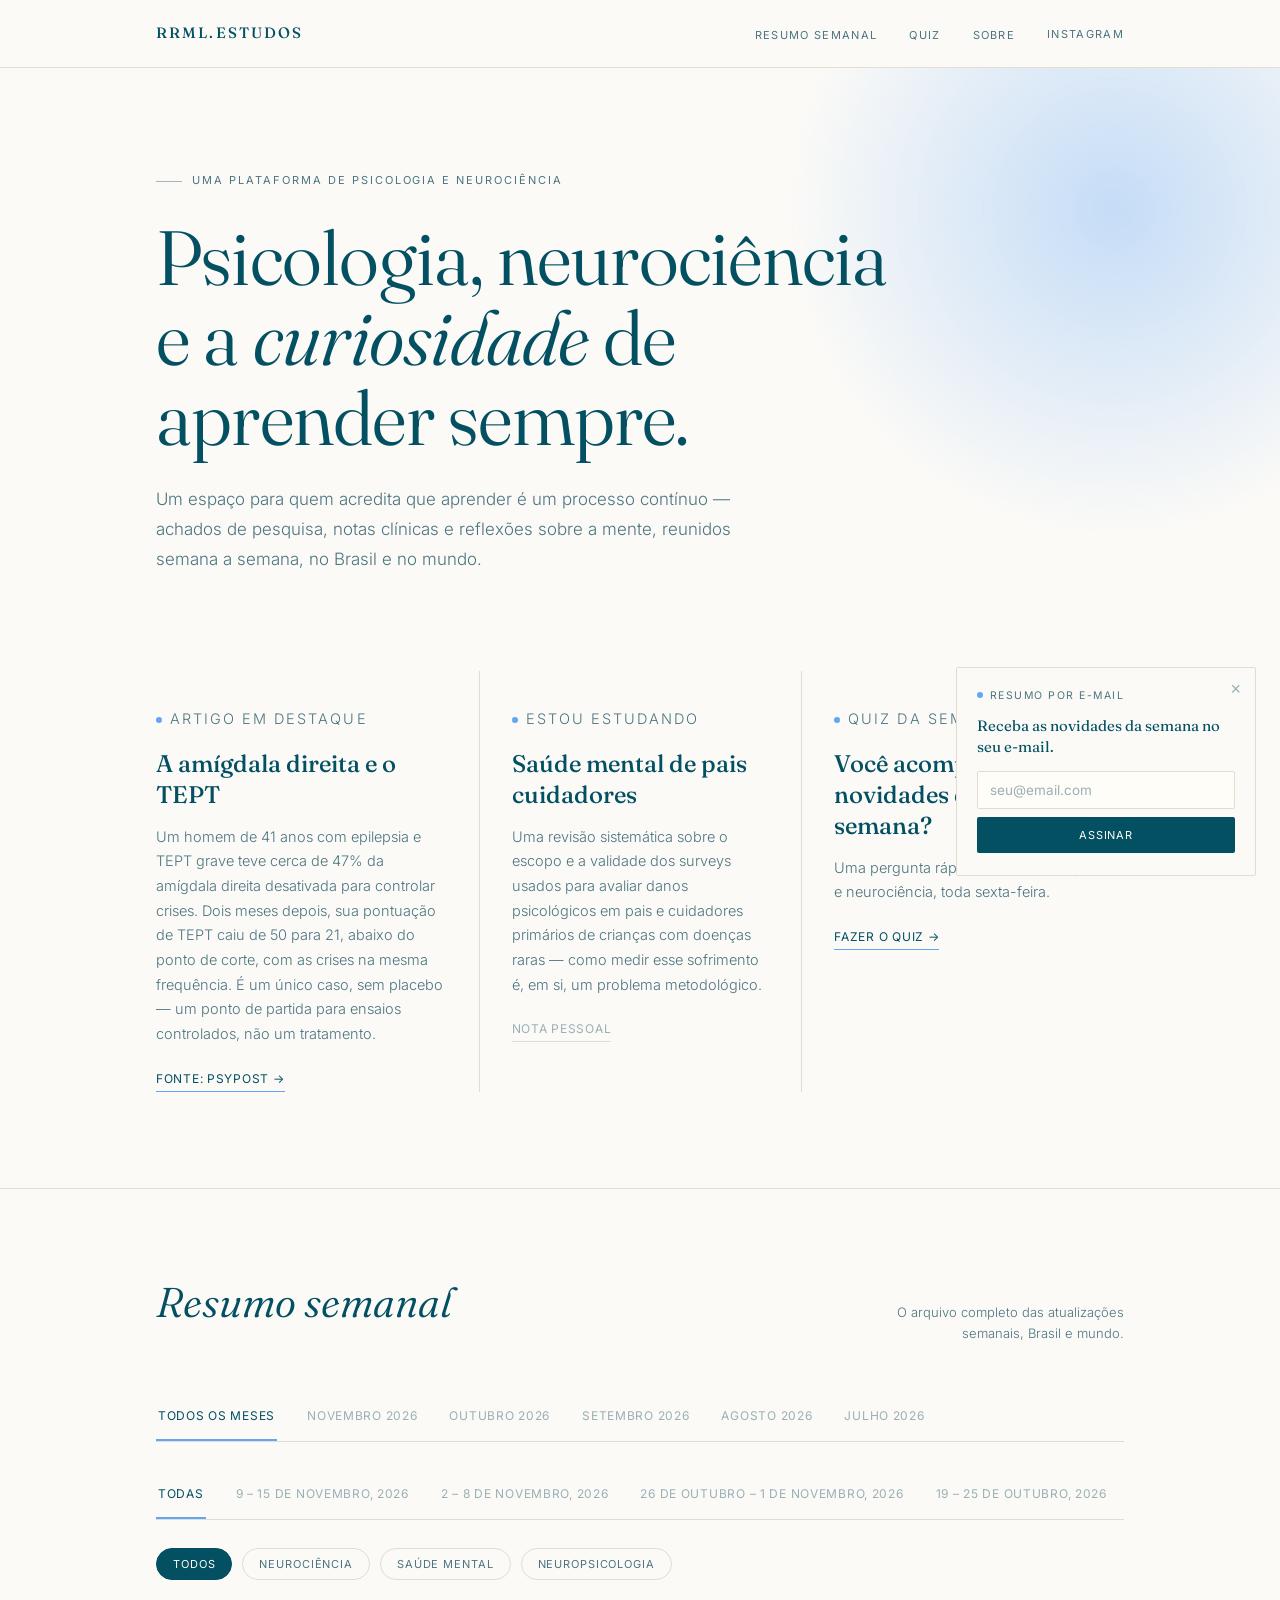
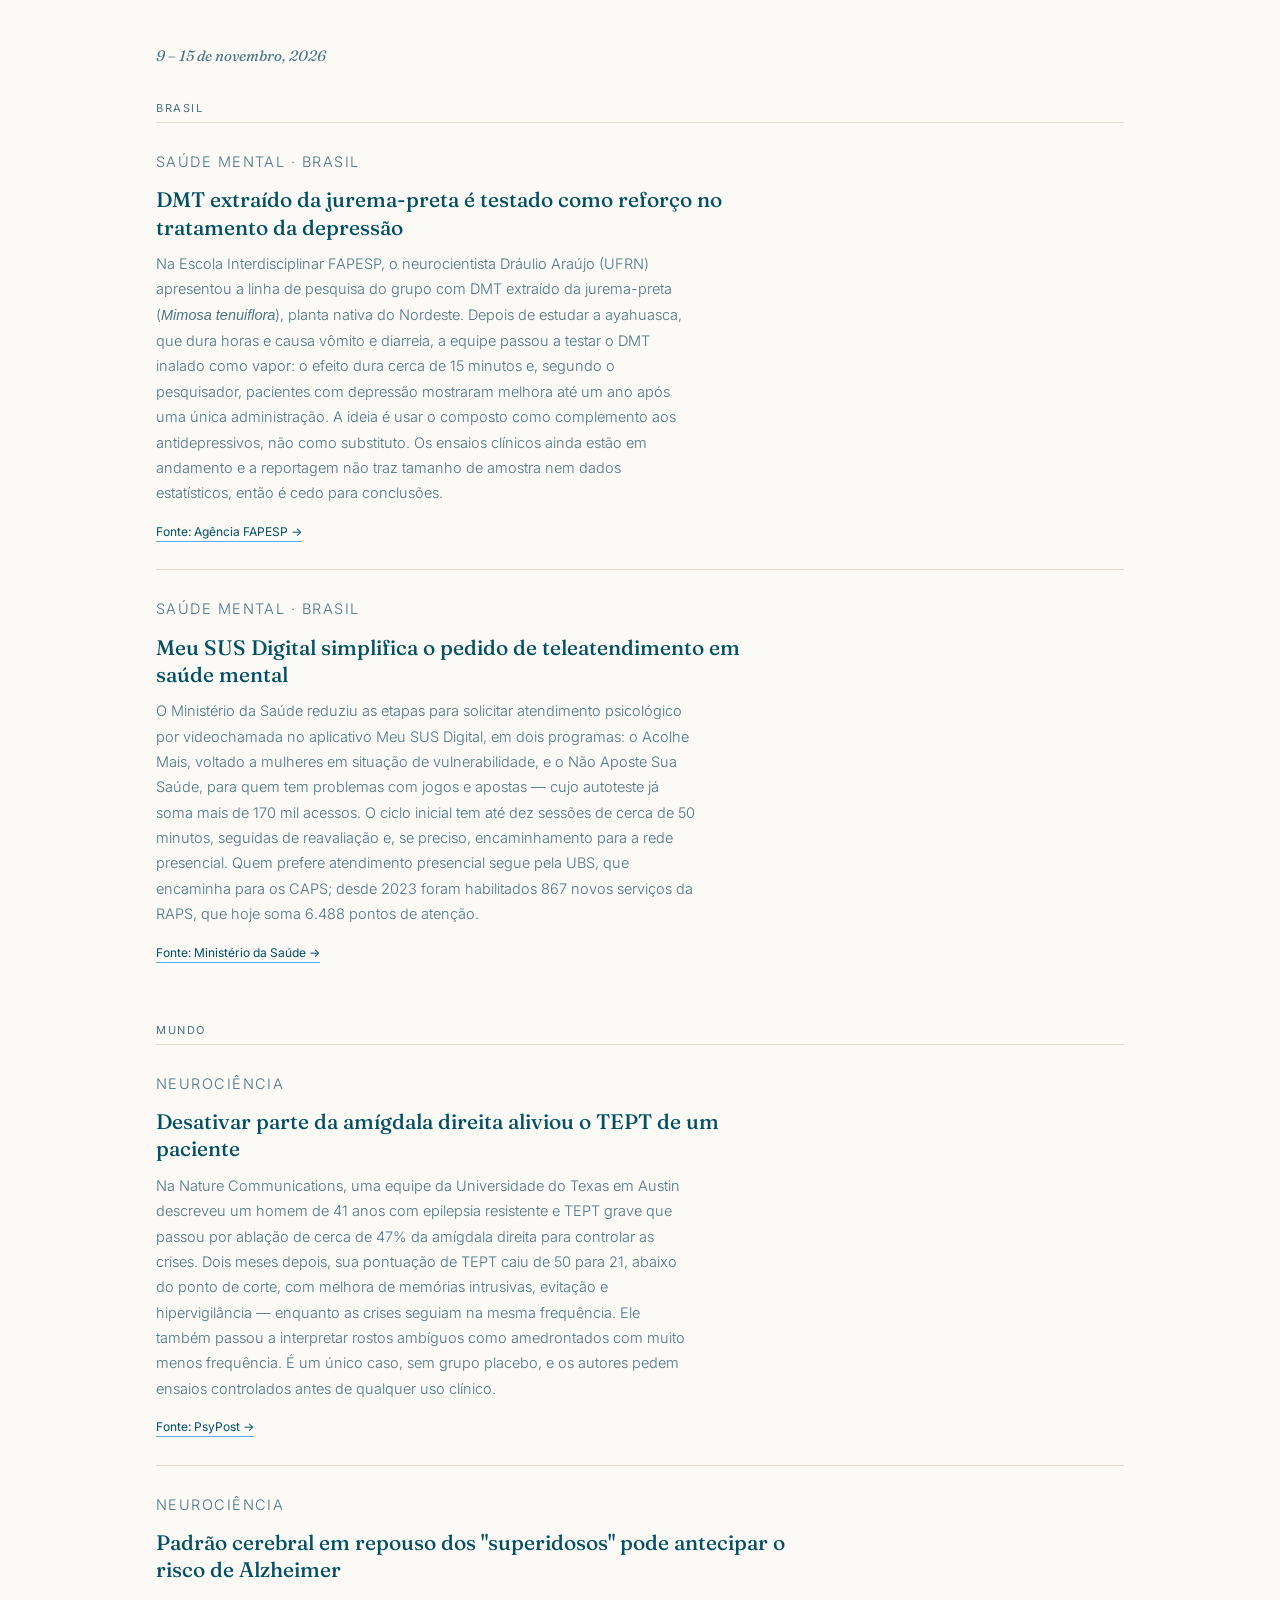
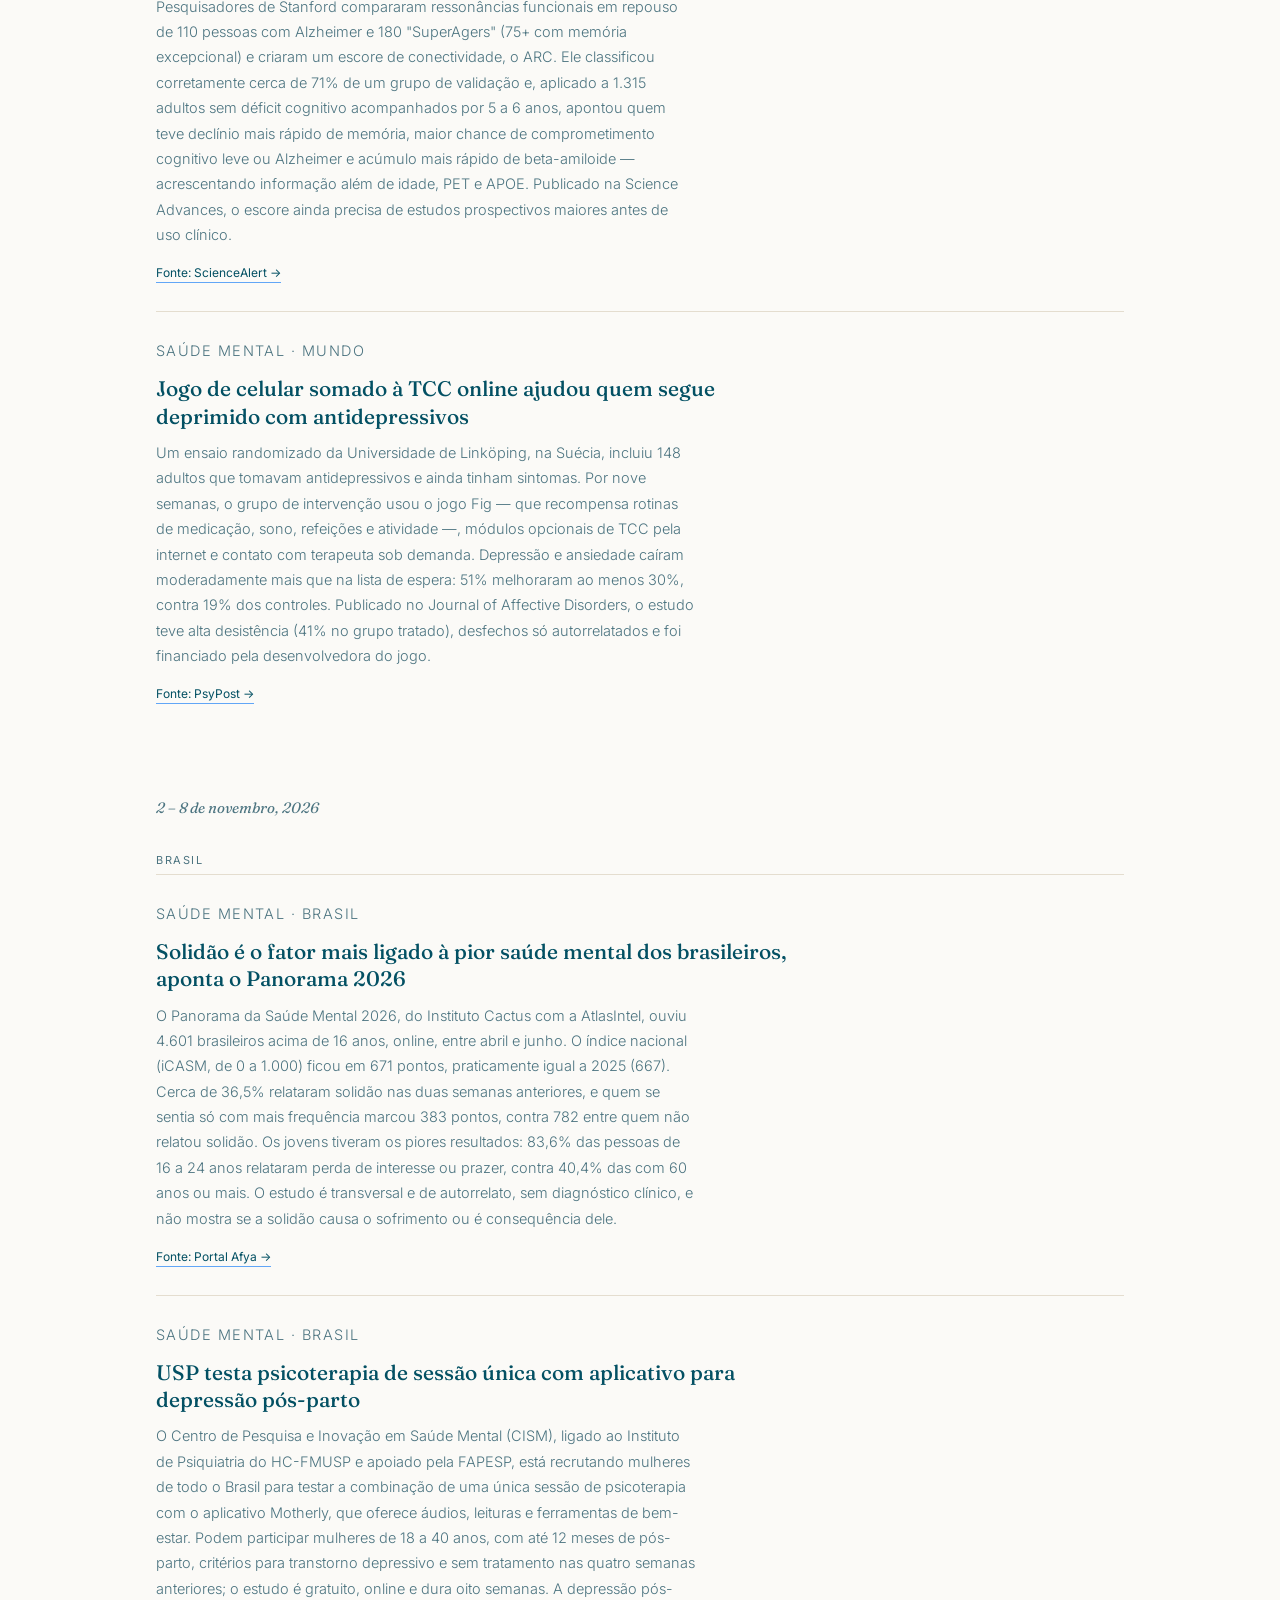
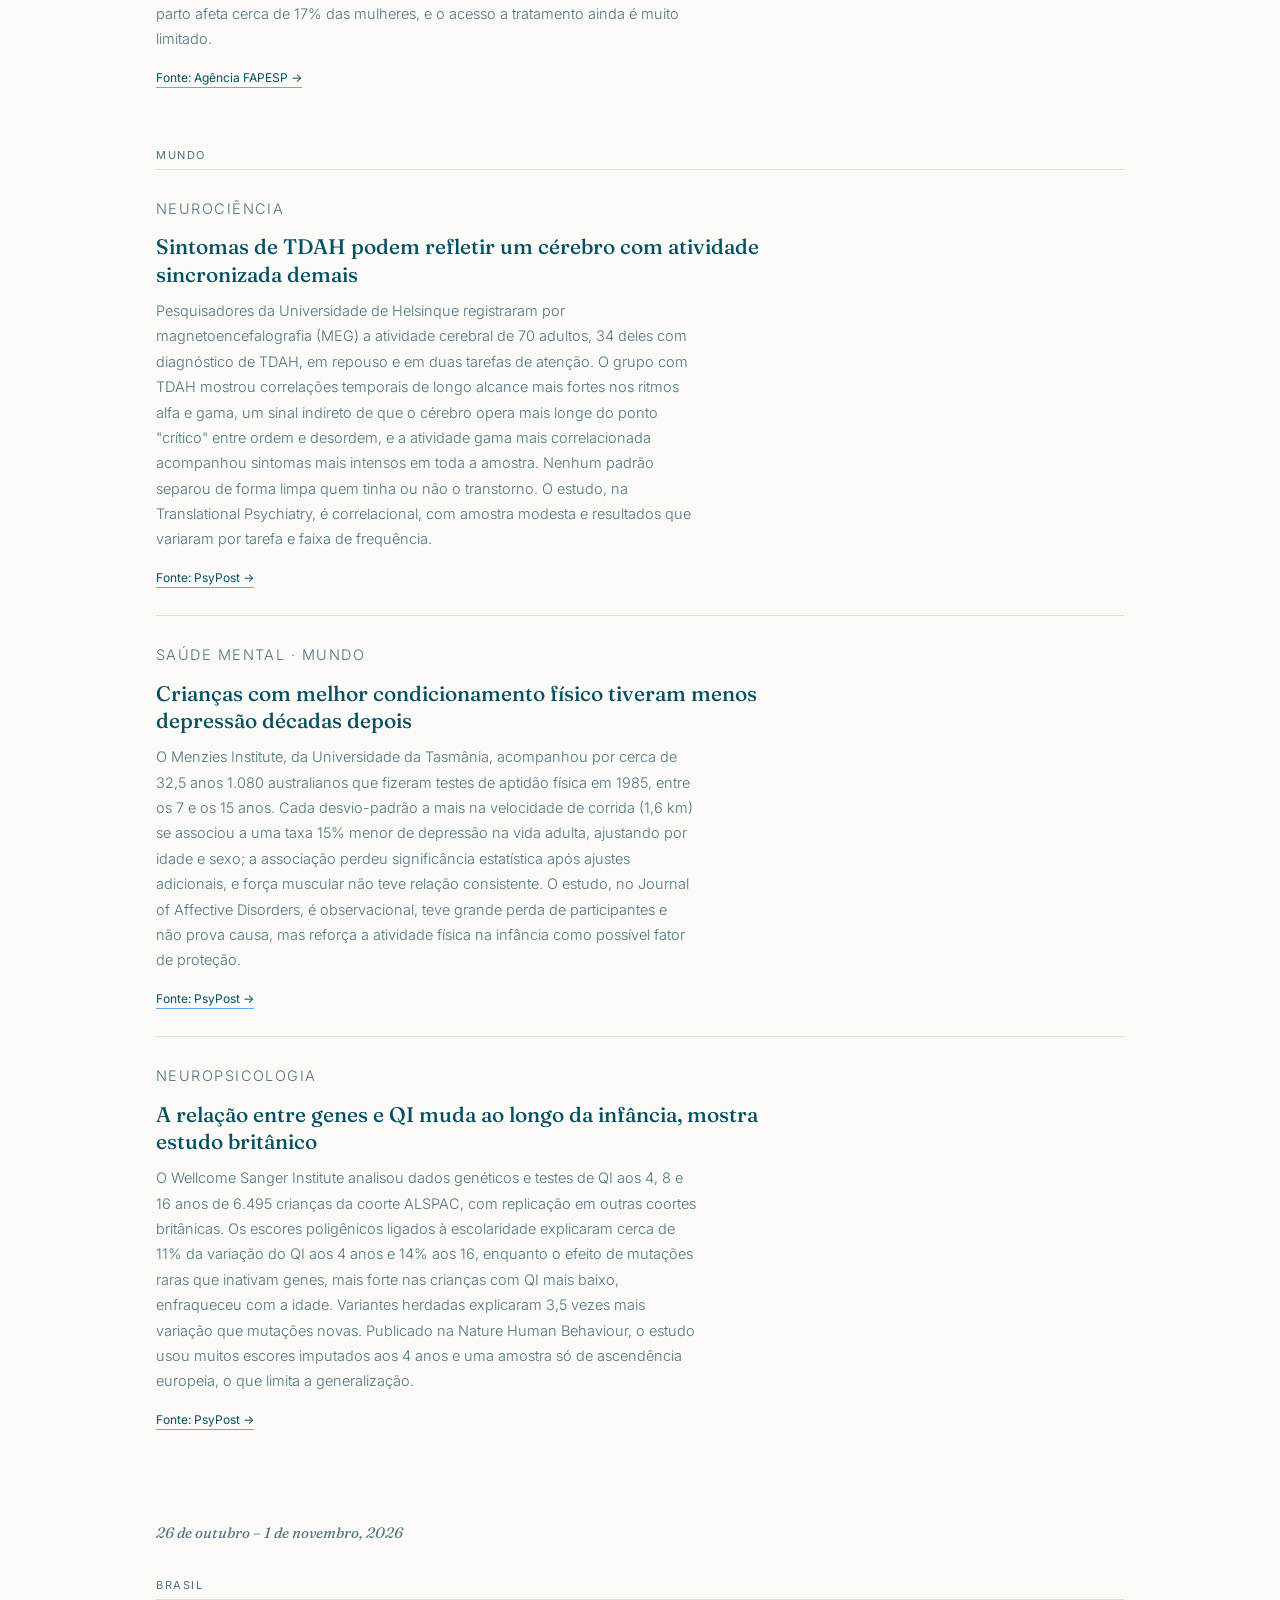
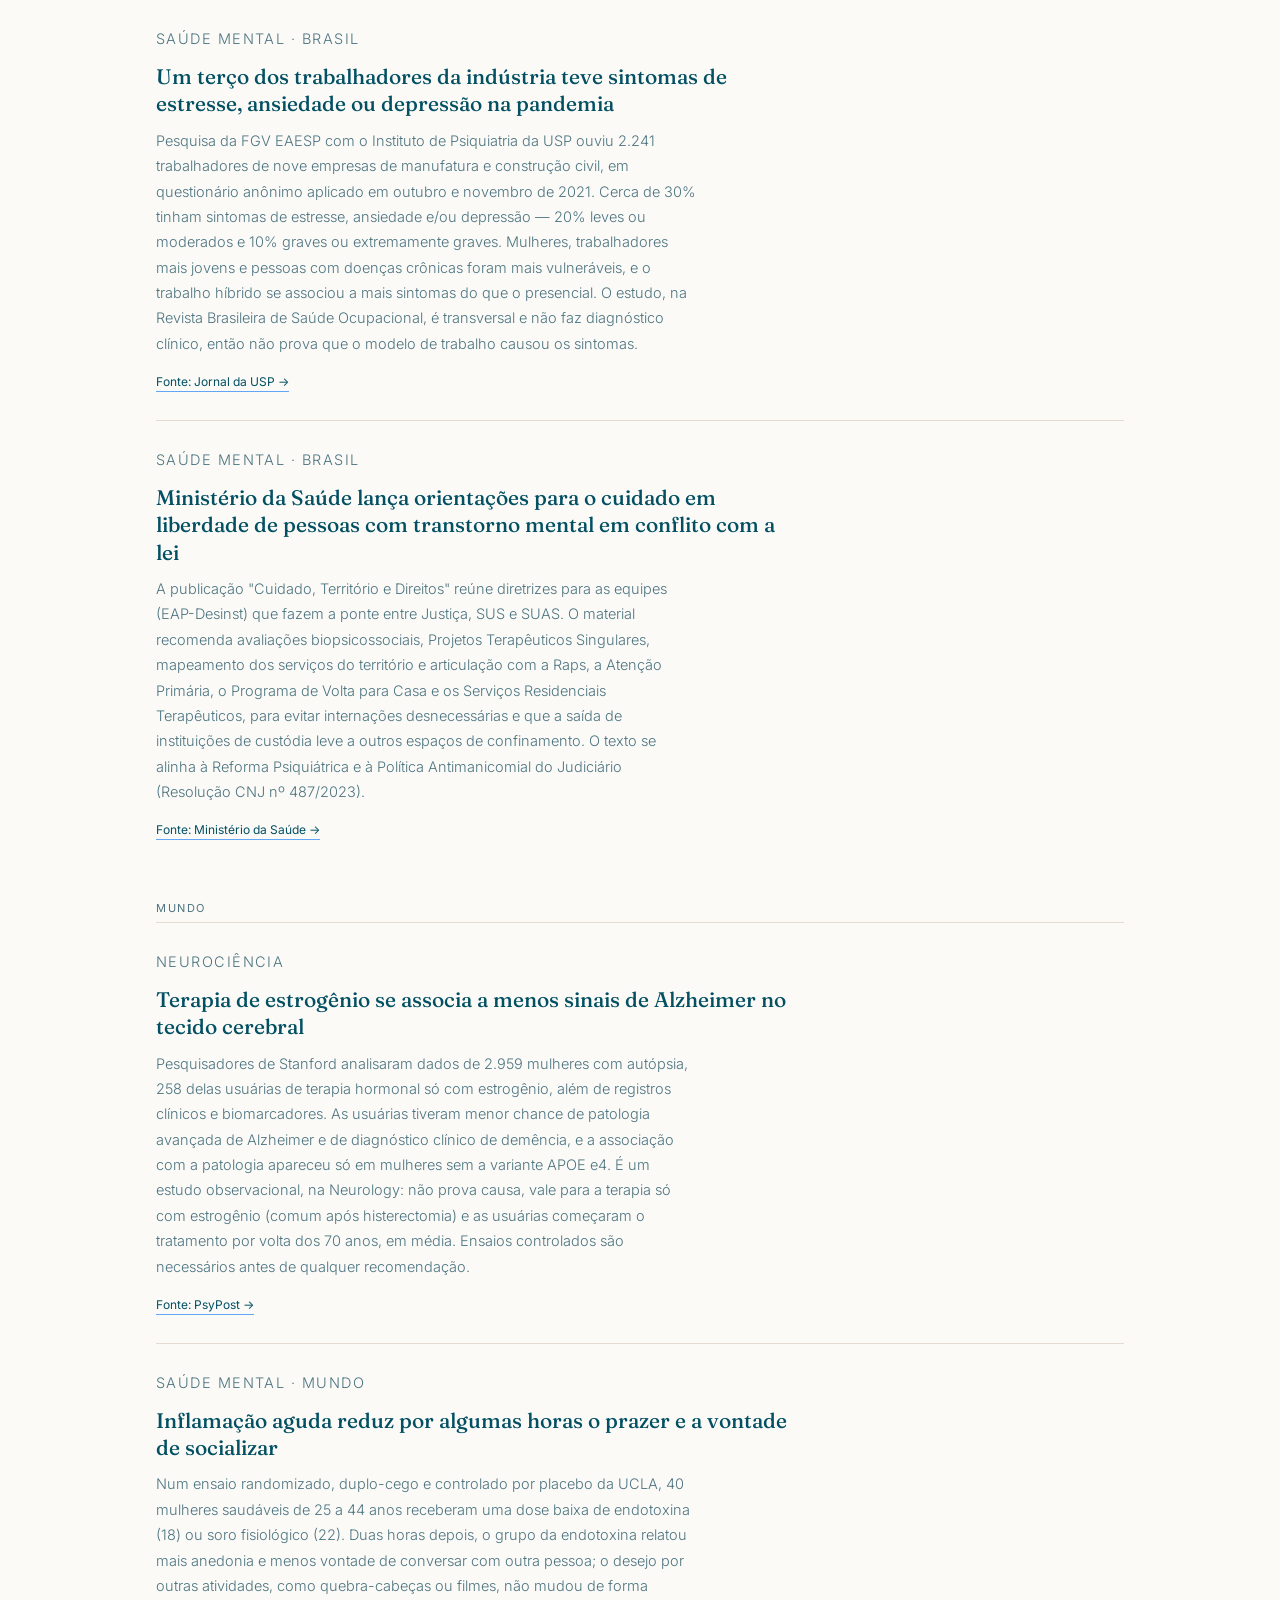
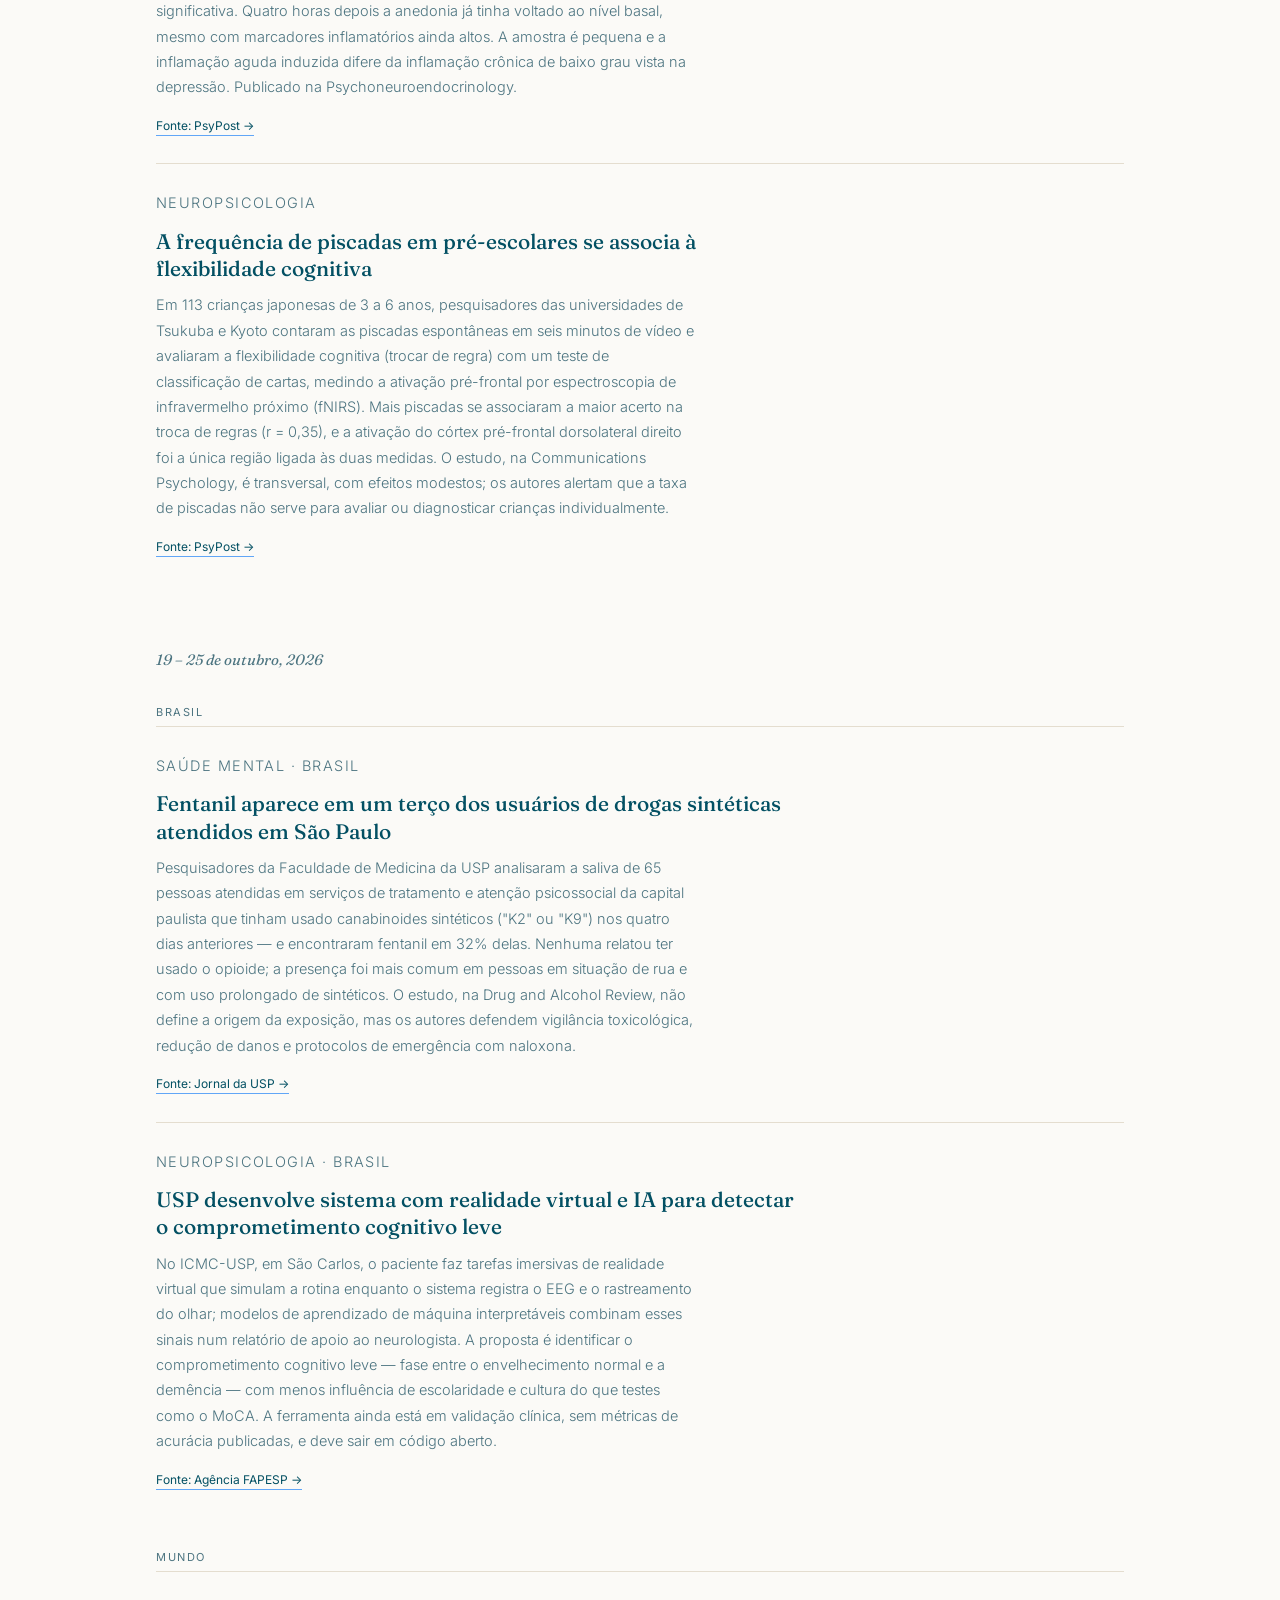
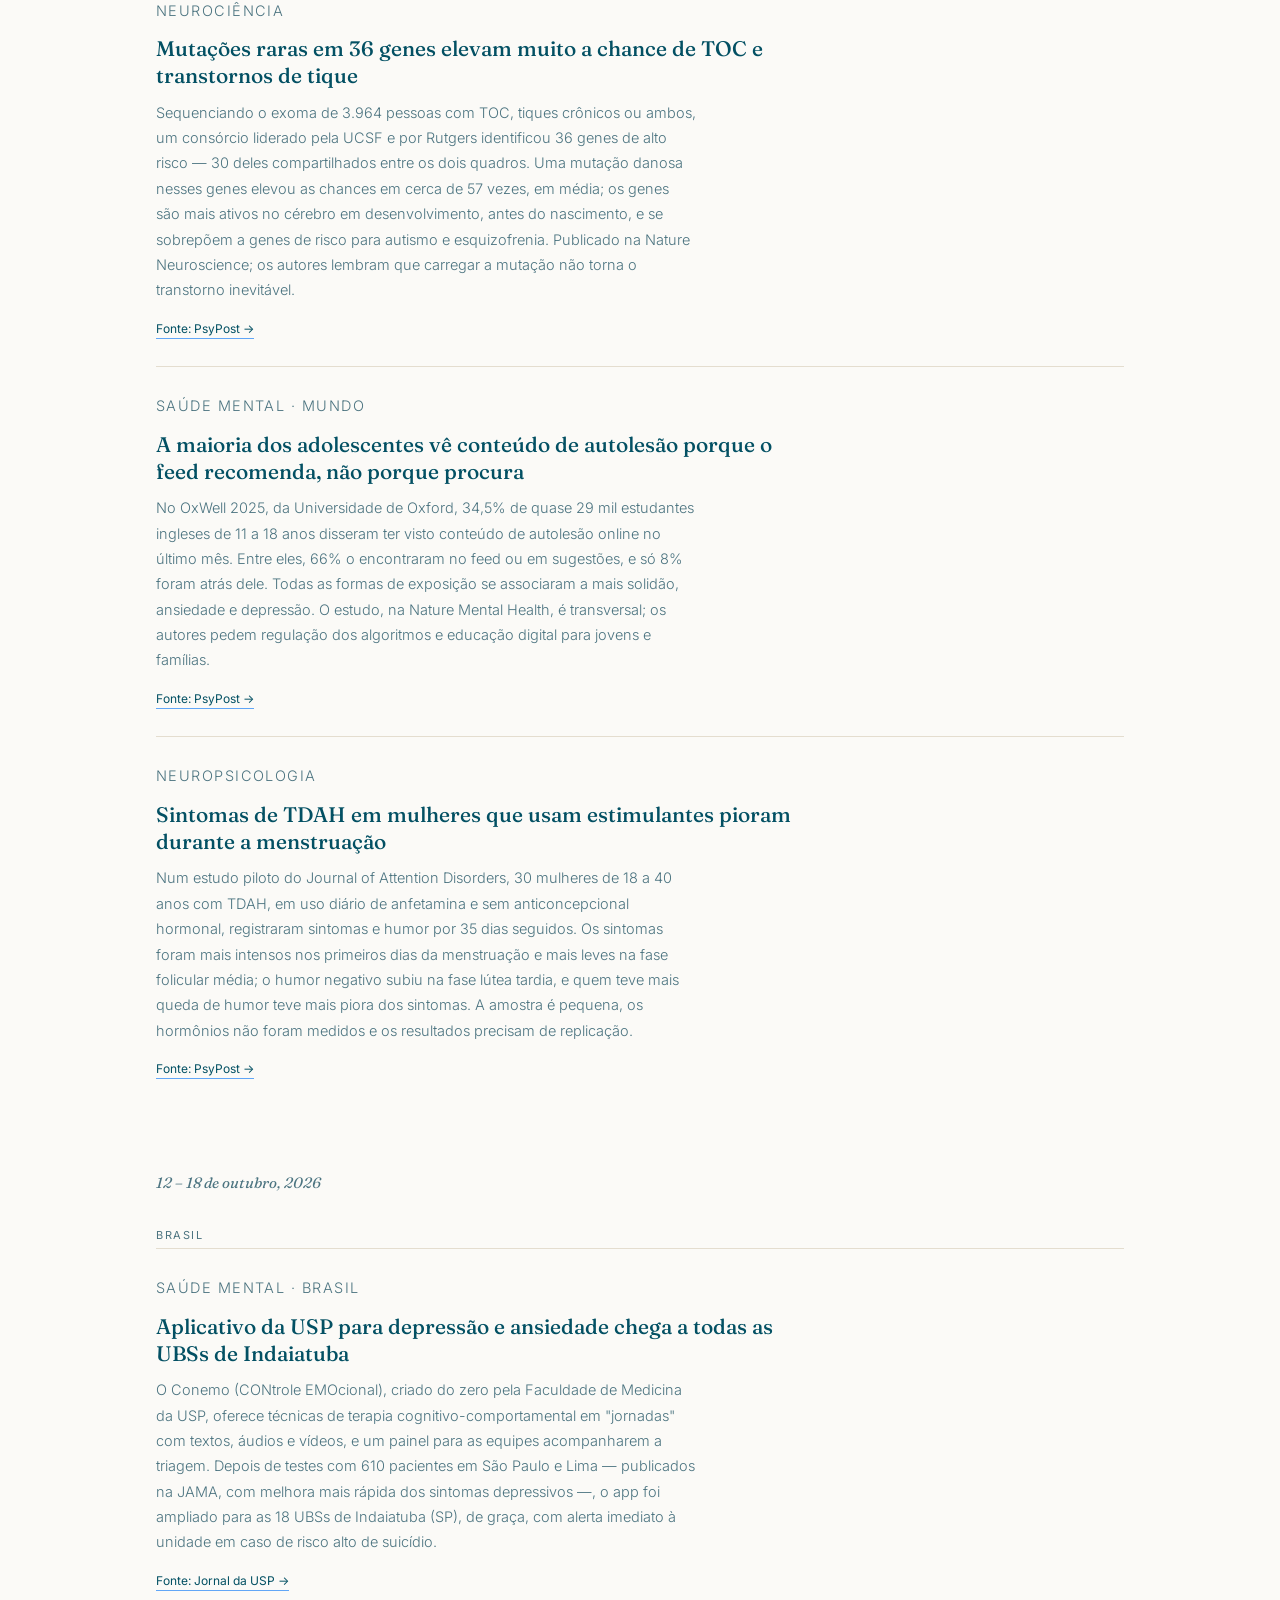
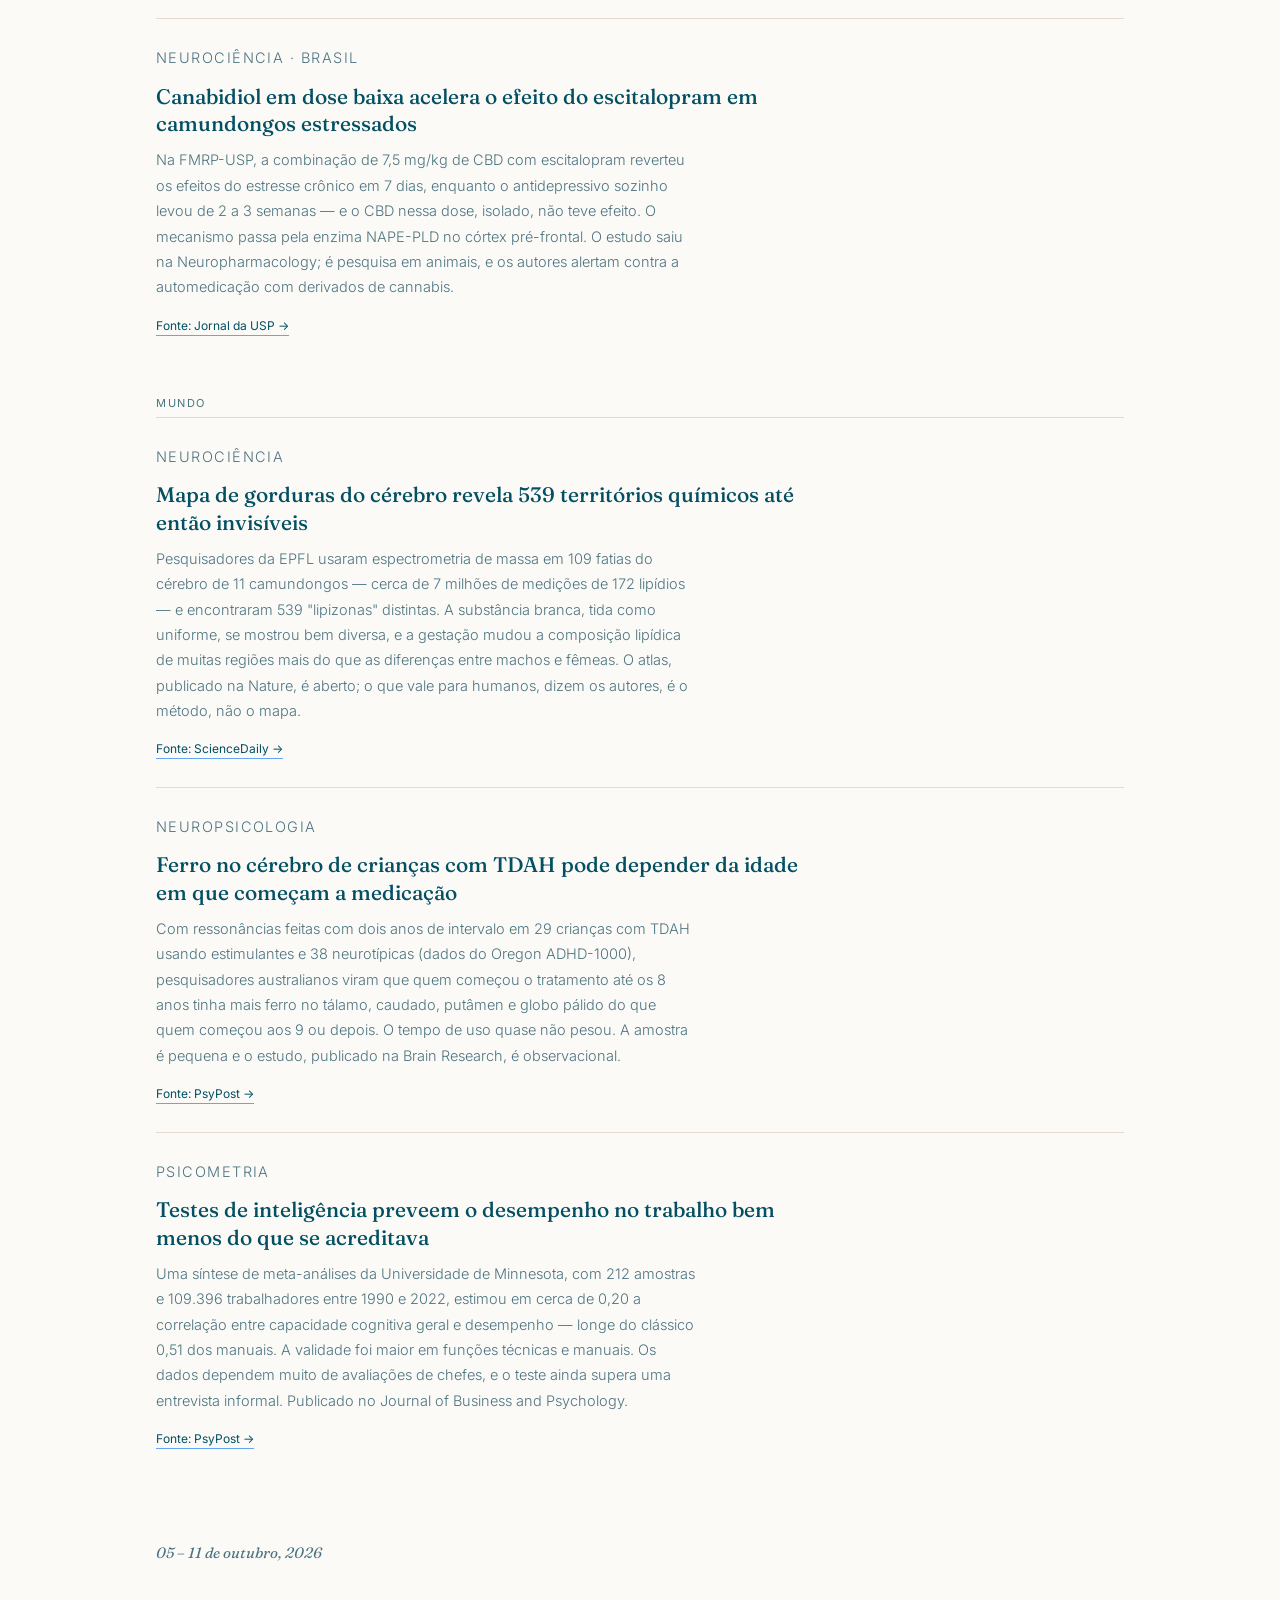
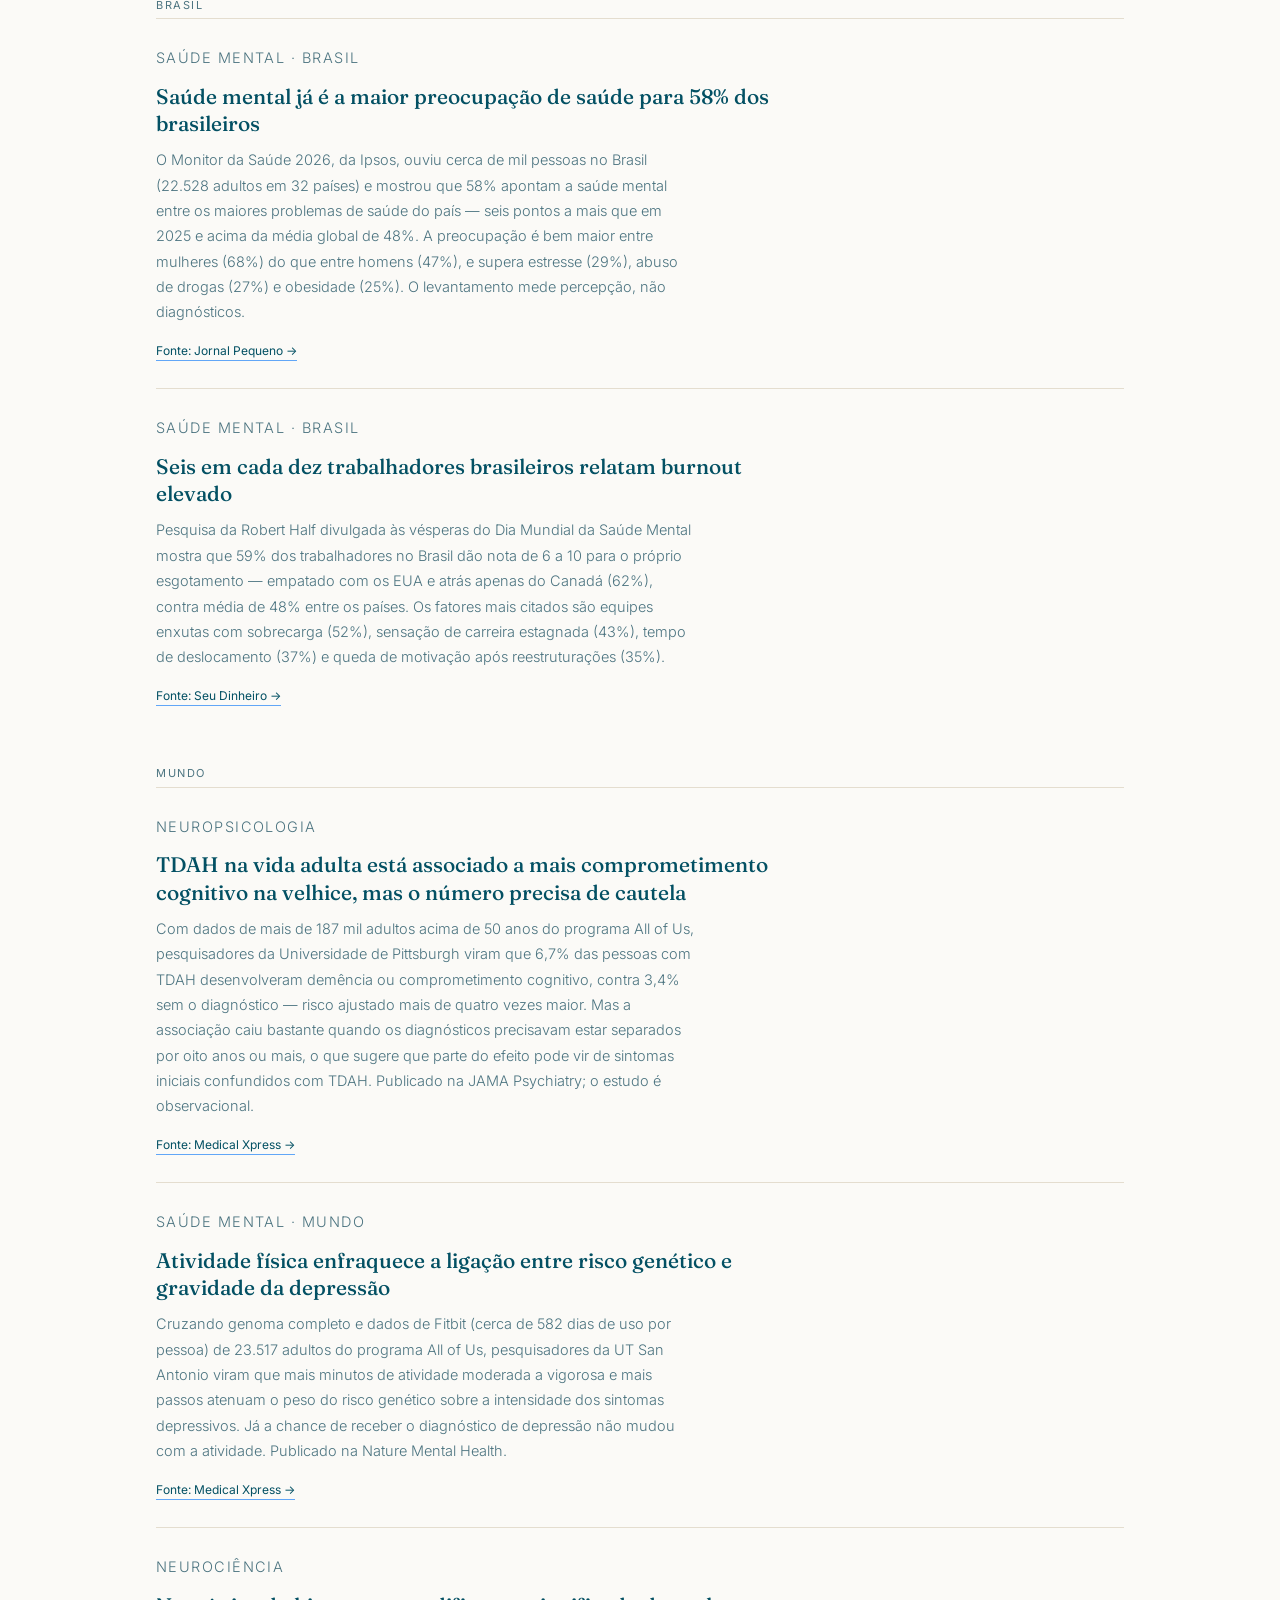
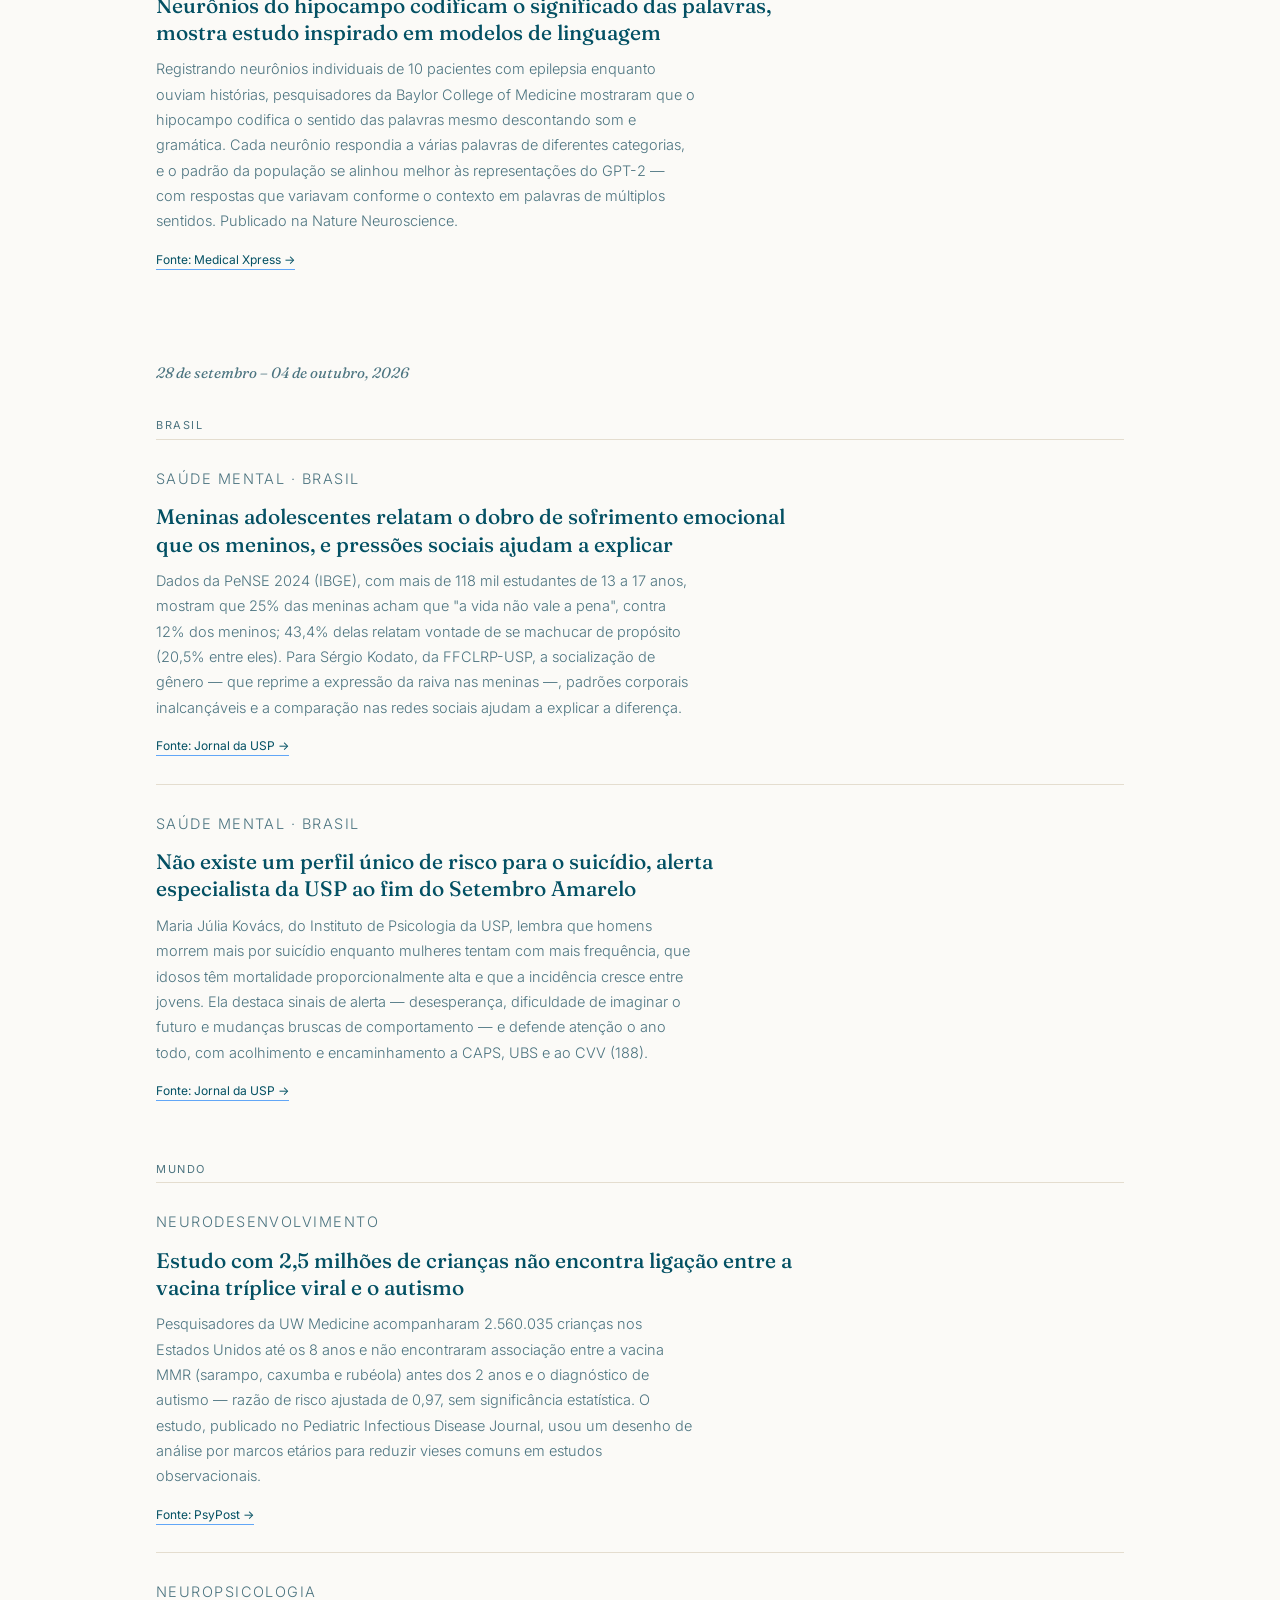
==== commit 78853bb6: "Add resumo semanal de 9-15 de novembro 2026: DMT da jurema-preta para depressão (UFRN), teleatendime" ====
--- a/index.html
+++ b/index.html
@@ -46,9 +46,9 @@
 
       <div class="triptych-item">
         <p class="triptych-label"><span class="dot"></span>Artigo em destaque</p>
-        <h3>Solidão e saúde mental no Brasil</h3>
-        <p>No Panorama da Saúde Mental 2026, com 4.601 brasileiros, a solidão foi o fator mais ligado a pior saúde mental: quem se sentia só com frequência marcou 383 pontos no índice, contra 782 entre quem não relatou solidão. Os jovens de 16 a 24 anos tiveram os piores resultados. É um estudo transversal, de autorrelato, sem diagnóstico clínico.</p>
-        <a class="triptych-link" href="https://portal.afya.com.br/psiquiatria/saude-mental-no-brasil-revela-diferencas-importantes-entre-faixas-etarias" target="_blank" rel="noopener">Fonte: Portal Afya →</a>
+        <h3>A amígdala direita e o TEPT</h3>
+        <p>Um homem de 41 anos com epilepsia e TEPT grave teve cerca de 47% da amígdala direita desativada para controlar crises. Dois meses depois, sua pontuação de TEPT caiu de 50 para 21, abaixo do ponto de corte, com as crises na mesma frequência. É um único caso, sem placebo — um ponto de partida para ensaios controlados, não um tratamento.</p>
+        <a class="triptych-link" href="https://www.psypost.org/new-case-study-offers-causal-evidence-linking-the-right-amygdala-to-ptsd/" target="_blank" rel="noopener">Fonte: PsyPost →</a>
       </div>
 
       <div class="triptych-item">
@@ -86,6 +86,43 @@
   </div>
 
   <!-- WEEKLY_POSTS_START -->
+  <section class="week" id="week-2026-11-15" data-month="2026-11">
+    <div class="week-date">9 – 15 de novembro, 2026</div>
+
+    <div class="region" data-region="brasil">Brasil</div>
+    <div class="entry" data-cat="saude" data-region="brasil">
+      <p class="entry-kicker">Saúde mental · Brasil</p>
+      <h3>DMT extraído da jurema-preta é testado como reforço no tratamento da depressão</h3>
+      <p>Na Escola Interdisciplinar FAPESP, o neurocientista Dráulio Araújo (UFRN) apresentou a linha de pesquisa do grupo com DMT extraído da jurema-preta (<em>Mimosa tenuiflora</em>), planta nativa do Nordeste. Depois de estudar a ayahuasca, que dura horas e causa vômito e diarreia, a equipe passou a testar o DMT inalado como vapor: o efeito dura cerca de 15 minutos e, segundo o pesquisador, pacientes com depressão mostraram melhora até um ano após uma única administração. A ideia é usar o composto como complemento aos antidepressivos, não como substituto. Os ensaios clínicos ainda estão em andamento e a reportagem não traz tamanho de amostra nem dados estatísticos, então é cedo para conclusões.</p>
+      <a class="source" href="https://agencia.fapesp.br/uso-de-psicodelico-no-tratamento-da-depressao-e-destaque-na-escola-interdisciplinar-fapesp/59597" target="_blank" rel="noopener">Fonte: Agência FAPESP →</a>
+    </div>
+    <div class="entry" data-cat="saude" data-region="brasil">
+      <p class="entry-kicker">Saúde mental · Brasil</p>
+      <h3>Meu SUS Digital simplifica o pedido de teleatendimento em saúde mental</h3>
+      <p>O Ministério da Saúde reduziu as etapas para solicitar atendimento psicológico por videochamada no aplicativo Meu SUS Digital, em dois programas: o Acolhe Mais, voltado a mulheres em situação de vulnerabilidade, e o Não Aposte Sua Saúde, para quem tem problemas com jogos e apostas — cujo autoteste já soma mais de 170 mil acessos. O ciclo inicial tem até dez sessões de cerca de 50 minutos, seguidas de reavaliação e, se preciso, encaminhamento para a rede presencial. Quem prefere atendimento presencial segue pela UBS, que encaminha para os CAPS; desde 2023 foram habilitados 867 novos serviços da RAPS, que hoje soma 6.488 pontos de atenção.</p>
+      <a class="source" href="https://www.gov.br/saude/pt-br/assuntos/noticias/2026/novembro/ministerio-da-saude-facilita-acesso-a-teleatendimento-de-saude-mental-no-meu-sus-digital" target="_blank" rel="noopener">Fonte: Ministério da Saúde →</a>
+    </div>
+
+    <div class="region" data-region="mundo">Mundo</div>
+    <div class="entry" data-cat="neuro" data-region="mundo">
+      <p class="entry-kicker">Neurociência</p>
+      <h3>Desativar parte da amígdala direita aliviou o TEPT de um paciente</h3>
+      <p>Na Nature Communications, uma equipe da Universidade do Texas em Austin descreveu um homem de 41 anos com epilepsia resistente e TEPT grave que passou por ablação de cerca de 47% da amígdala direita para controlar as crises. Dois meses depois, sua pontuação de TEPT caiu de 50 para 21, abaixo do ponto de corte, com melhora de memórias intrusivas, evitação e hipervigilância — enquanto as crises seguiam na mesma frequência. Ele também passou a interpretar rostos ambíguos como amedrontados com muito menos frequência. É um único caso, sem grupo placebo, e os autores pedem ensaios controlados antes de qualquer uso clínico.</p>
+      <a class="source" href="https://www.psypost.org/new-case-study-offers-causal-evidence-linking-the-right-amygdala-to-ptsd/" target="_blank" rel="noopener">Fonte: PsyPost →</a>
+    </div>
+    <div class="entry" data-cat="neuro" data-region="mundo">
+      <p class="entry-kicker">Neurociência</p>
+      <h3>Padrão cerebral em repouso dos "superidosos" pode antecipar o risco de Alzheimer</h3>
+      <p>Pesquisadores de Stanford compararam ressonâncias funcionais em repouso de 110 pessoas com Alzheimer e 180 "SuperAgers" (75+ com memória excepcional) e criaram um escore de conectividade, o ARC. Ele classificou corretamente cerca de 71% de um grupo de validação e, aplicado a 1.315 adultos sem déficit cognitivo acompanhados por 5 a 6 anos, apontou quem teve declínio mais rápido de memória, maior chance de comprometimento cognitivo leve ou Alzheimer e acúmulo mais rápido de beta-amiloide — acrescentando informação além de idade, PET e APOE. Publicado na Science Advances, o escore ainda precisa de estudos prospectivos maiores antes de uso clínico.</p>
+      <a class="source" href="https://www.sciencealert.com/stanford-scientists-discover-resting-brain-activity-may-predict-alzheimers-years-before-memory-decline" target="_blank" rel="noopener">Fonte: ScienceAlert →</a>
+    </div>
+    <div class="entry" data-cat="saude" data-region="mundo">
+      <p class="entry-kicker">Saúde mental · Mundo</p>
+      <h3>Jogo de celular somado à TCC online ajudou quem segue deprimido com antidepressivos</h3>
+      <p>Um ensaio randomizado da Universidade de Linköping, na Suécia, incluiu 148 adultos que tomavam antidepressivos e ainda tinham sintomas. Por nove semanas, o grupo de intervenção usou o jogo Fig — que recompensa rotinas de medicação, sono, refeições e atividade —, módulos opcionais de TCC pela internet e contato com terapeuta sob demanda. Depressão e ansiedade caíram moderadamente mais que na lista de espera: 51% melhoraram ao menos 30%, contra 19% dos controles. Publicado no Journal of Affective Disorders, o estudo teve alta desistência (41% no grupo tratado), desfechos só autorrelatados e foi financiado pela desenvolvedora do jogo.</p>
+      <a class="source" href="https://www.psypost.org/smartphone-game-shows-promise-as-an-add-on-to-antidepressants/" target="_blank" rel="noopener">Fonte: PsyPost →</a>
+    </div>
+  </section>
   <section class="week" id="week-2026-11-08" data-month="2026-11">
     <div class="week-date">2 – 8 de novembro, 2026</div>
 
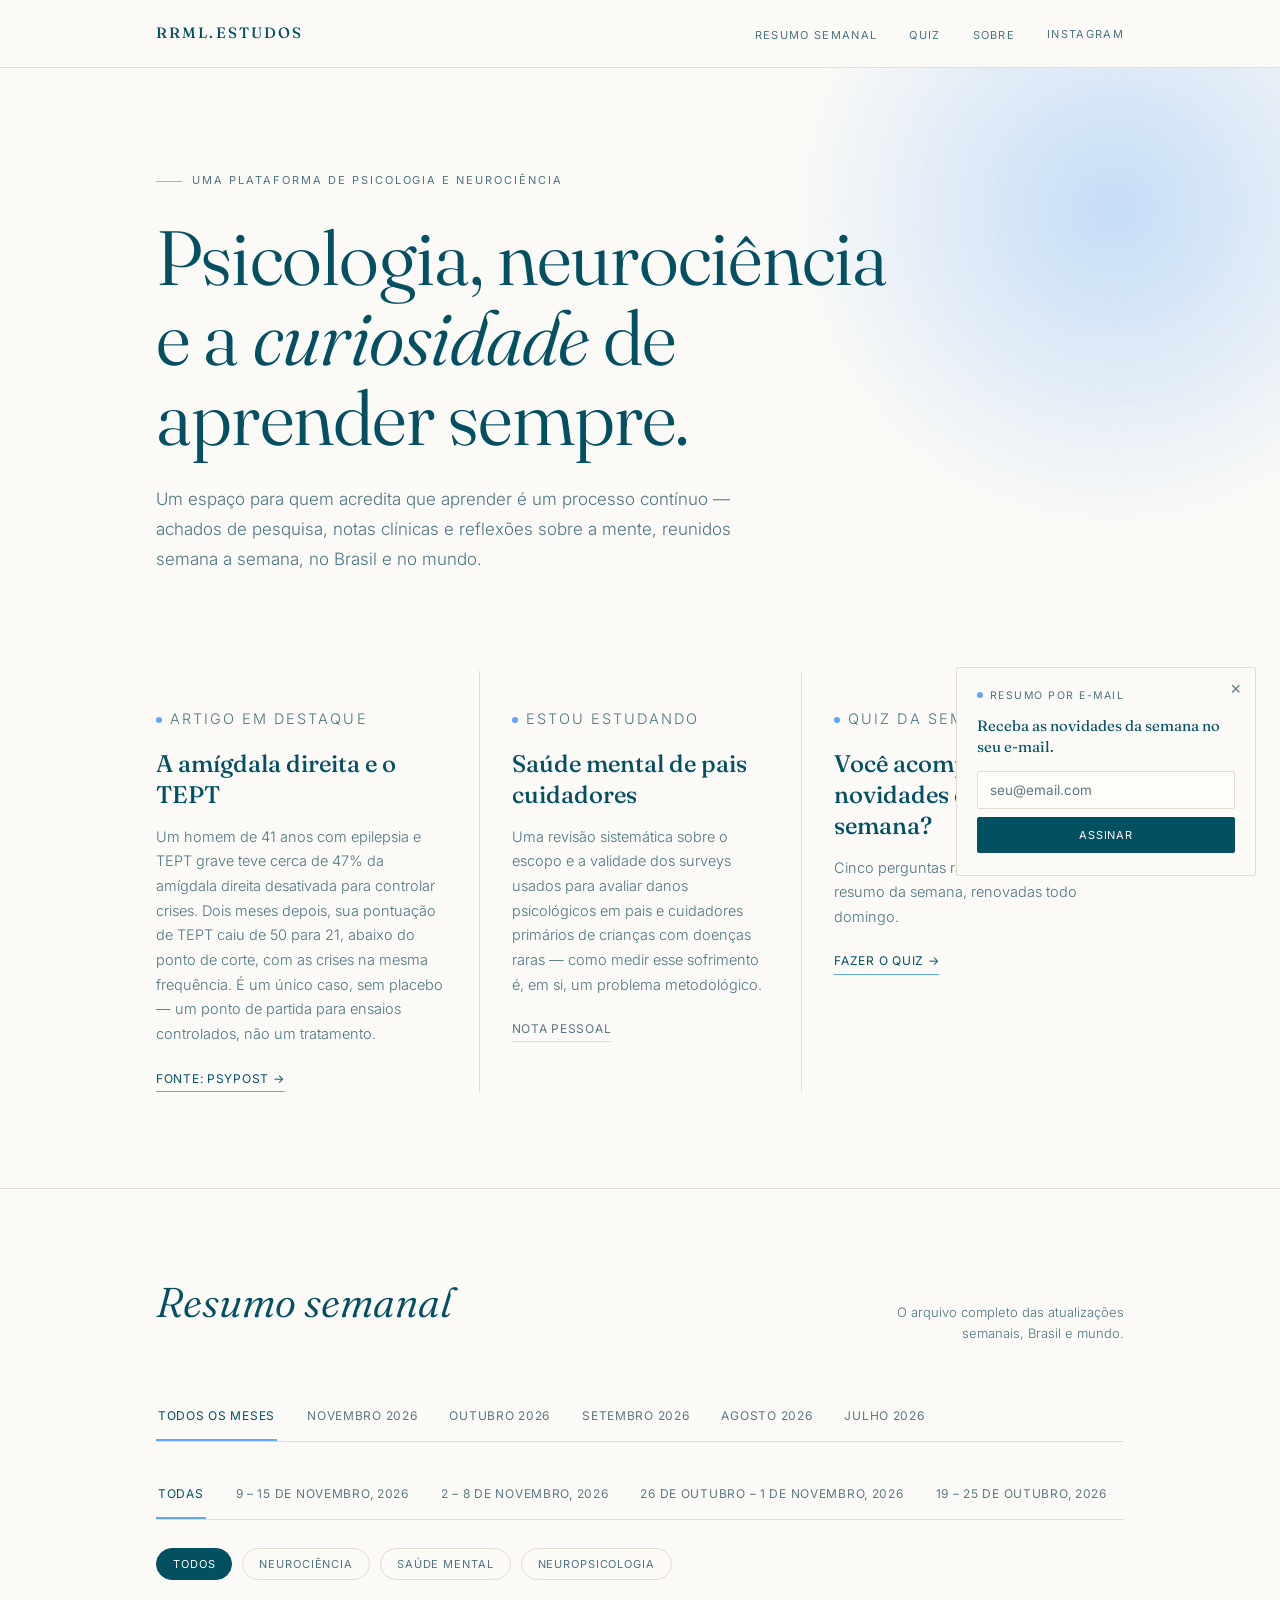
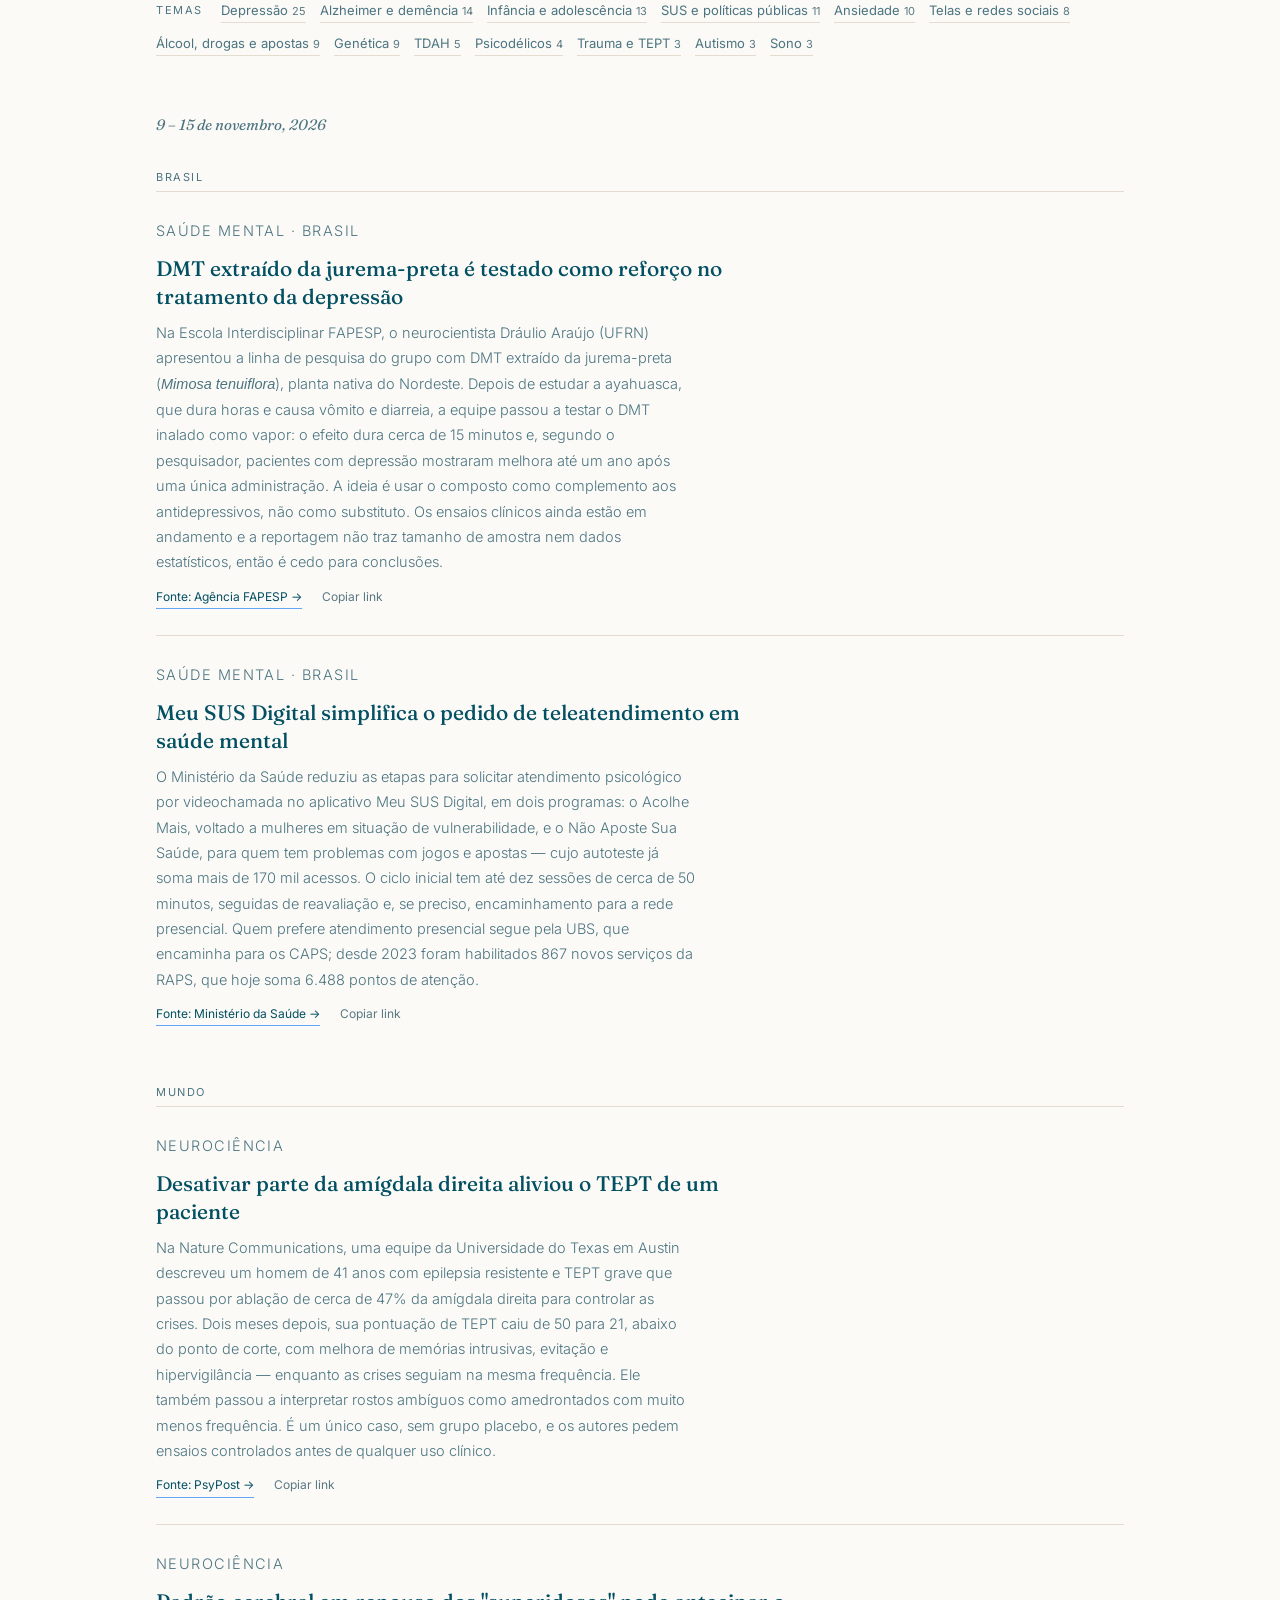
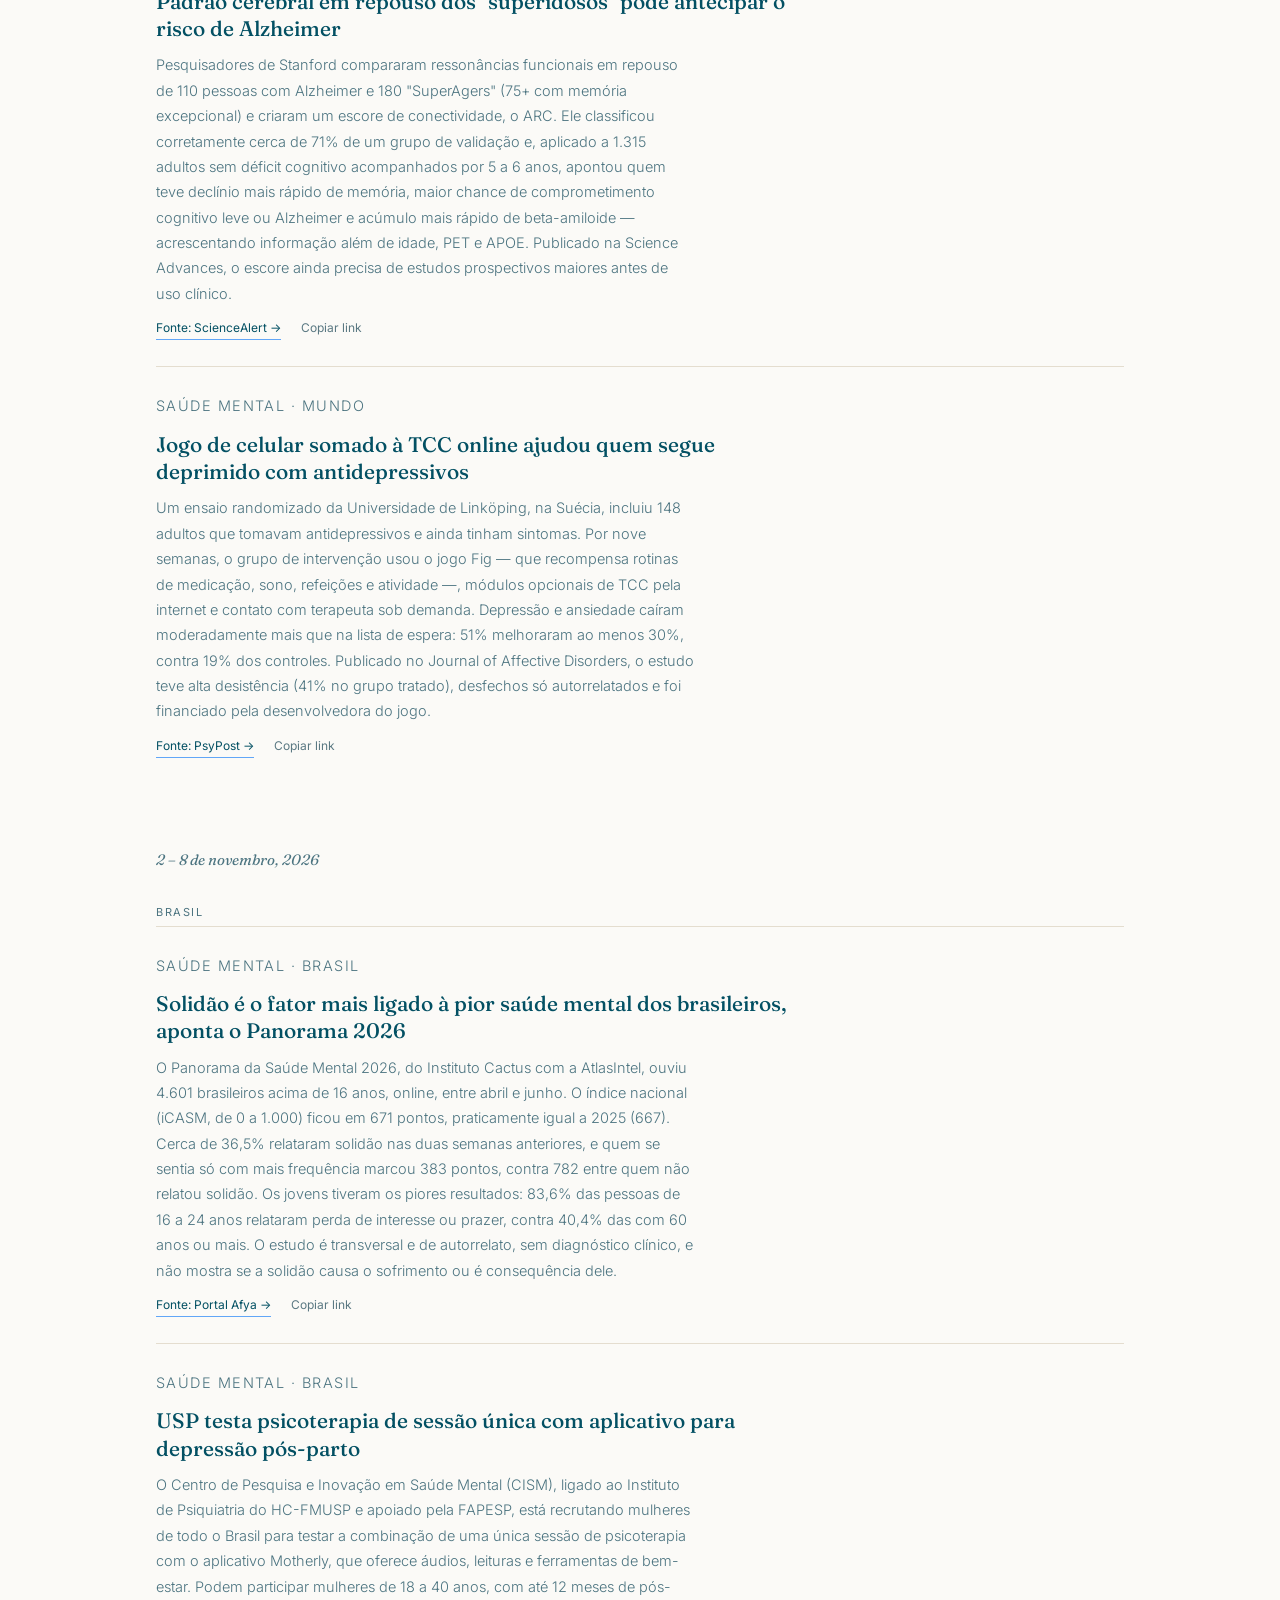
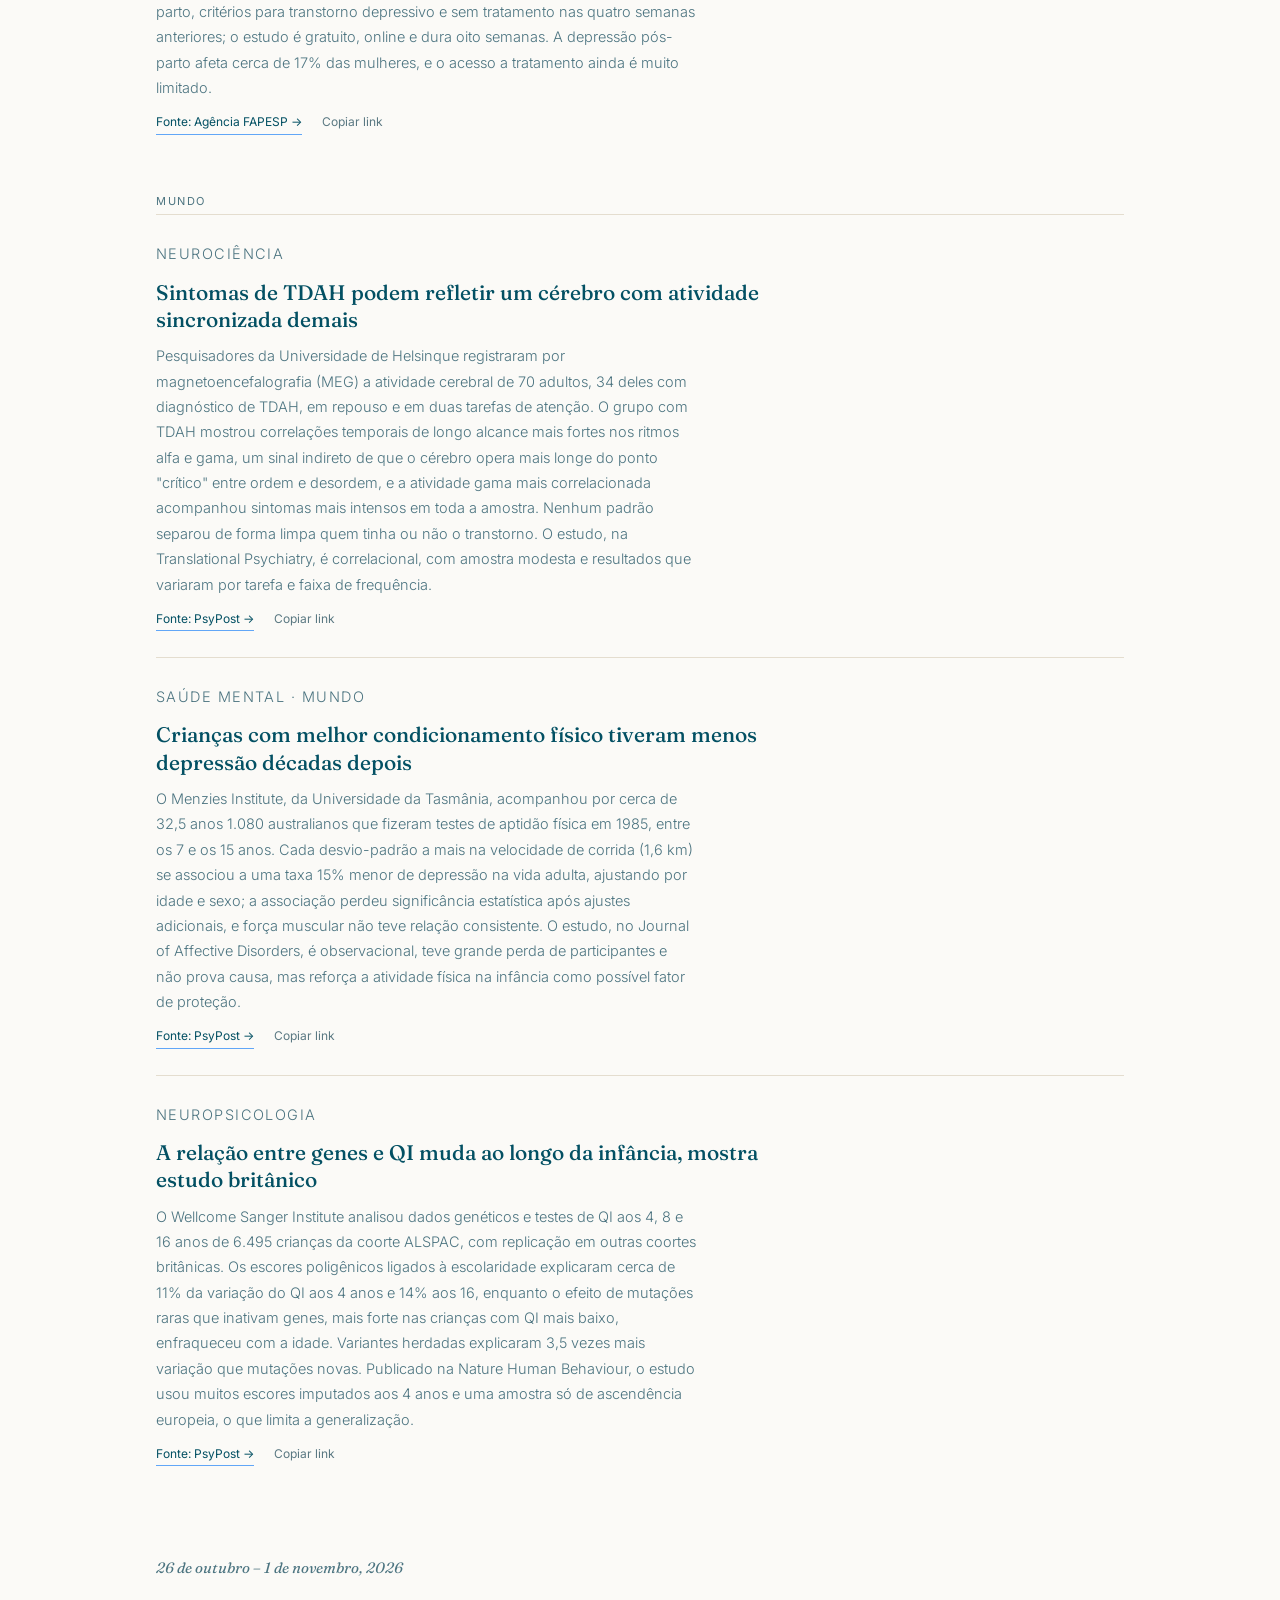
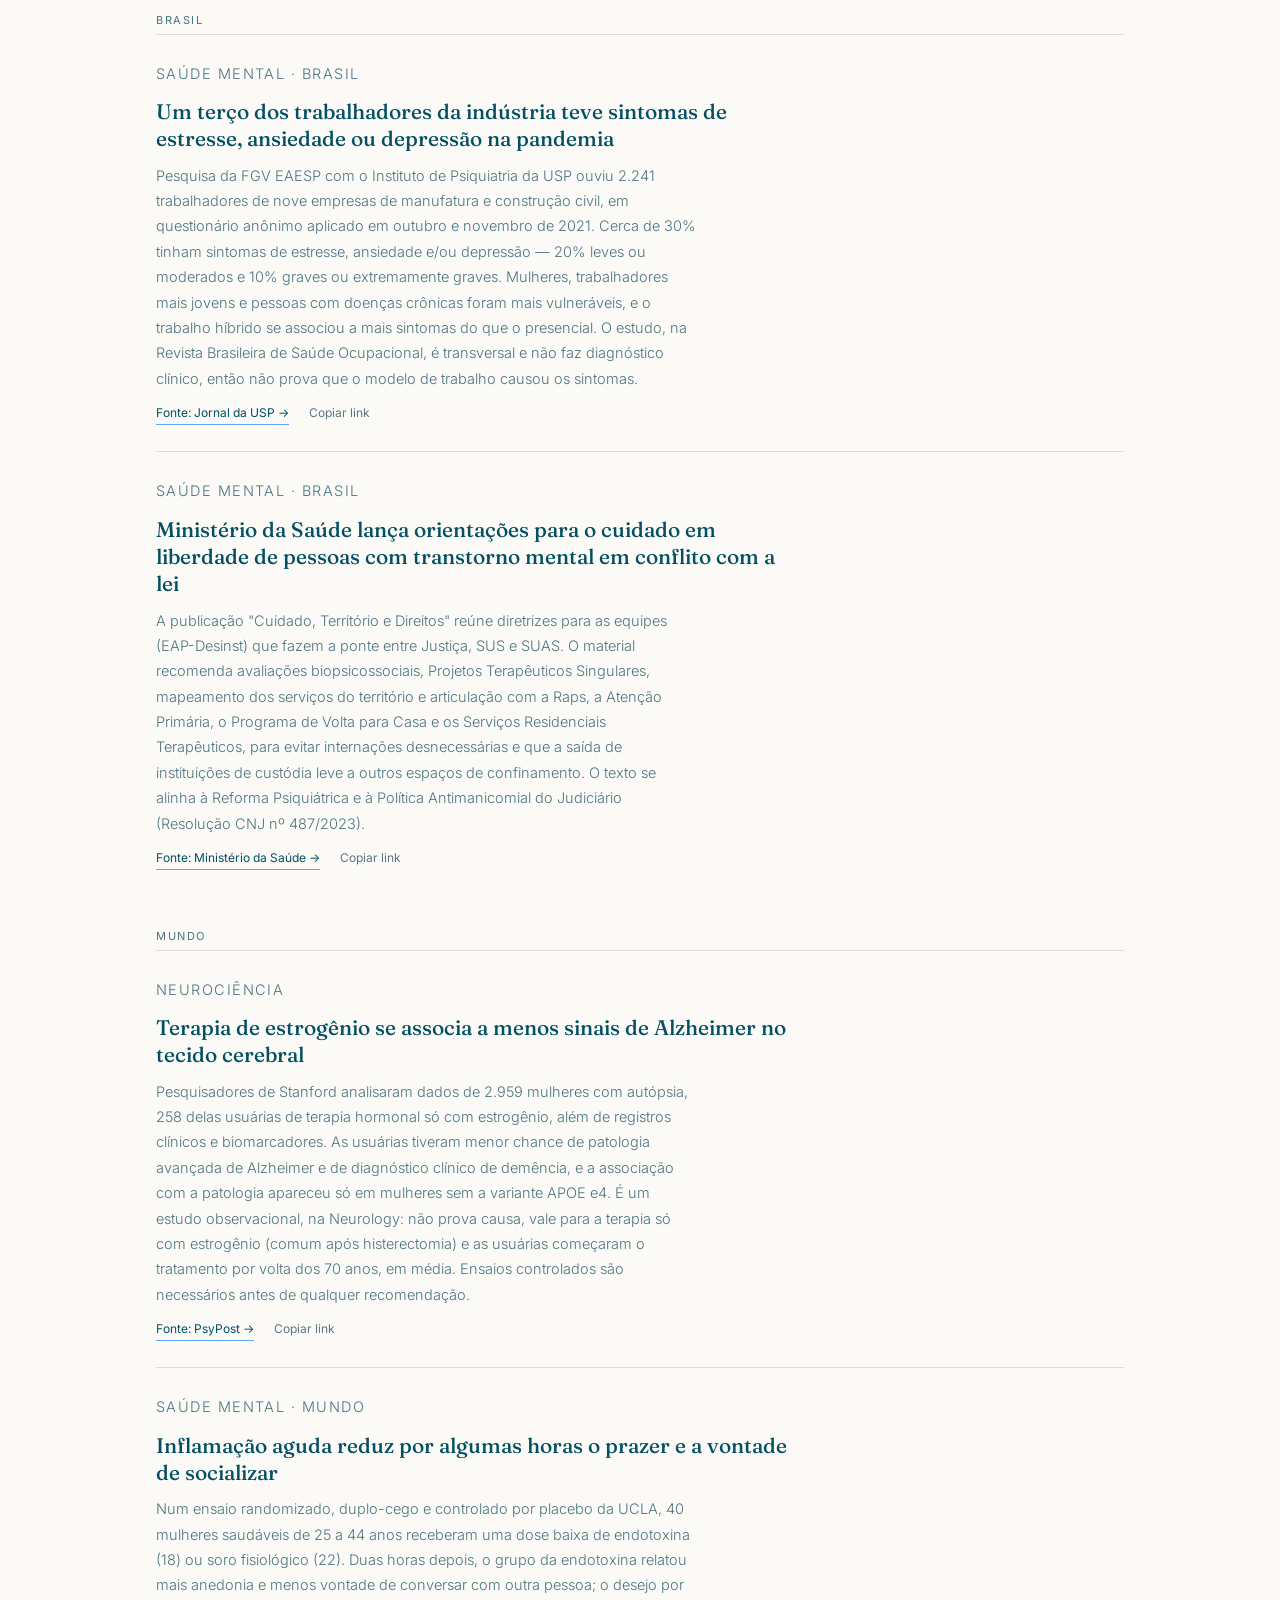
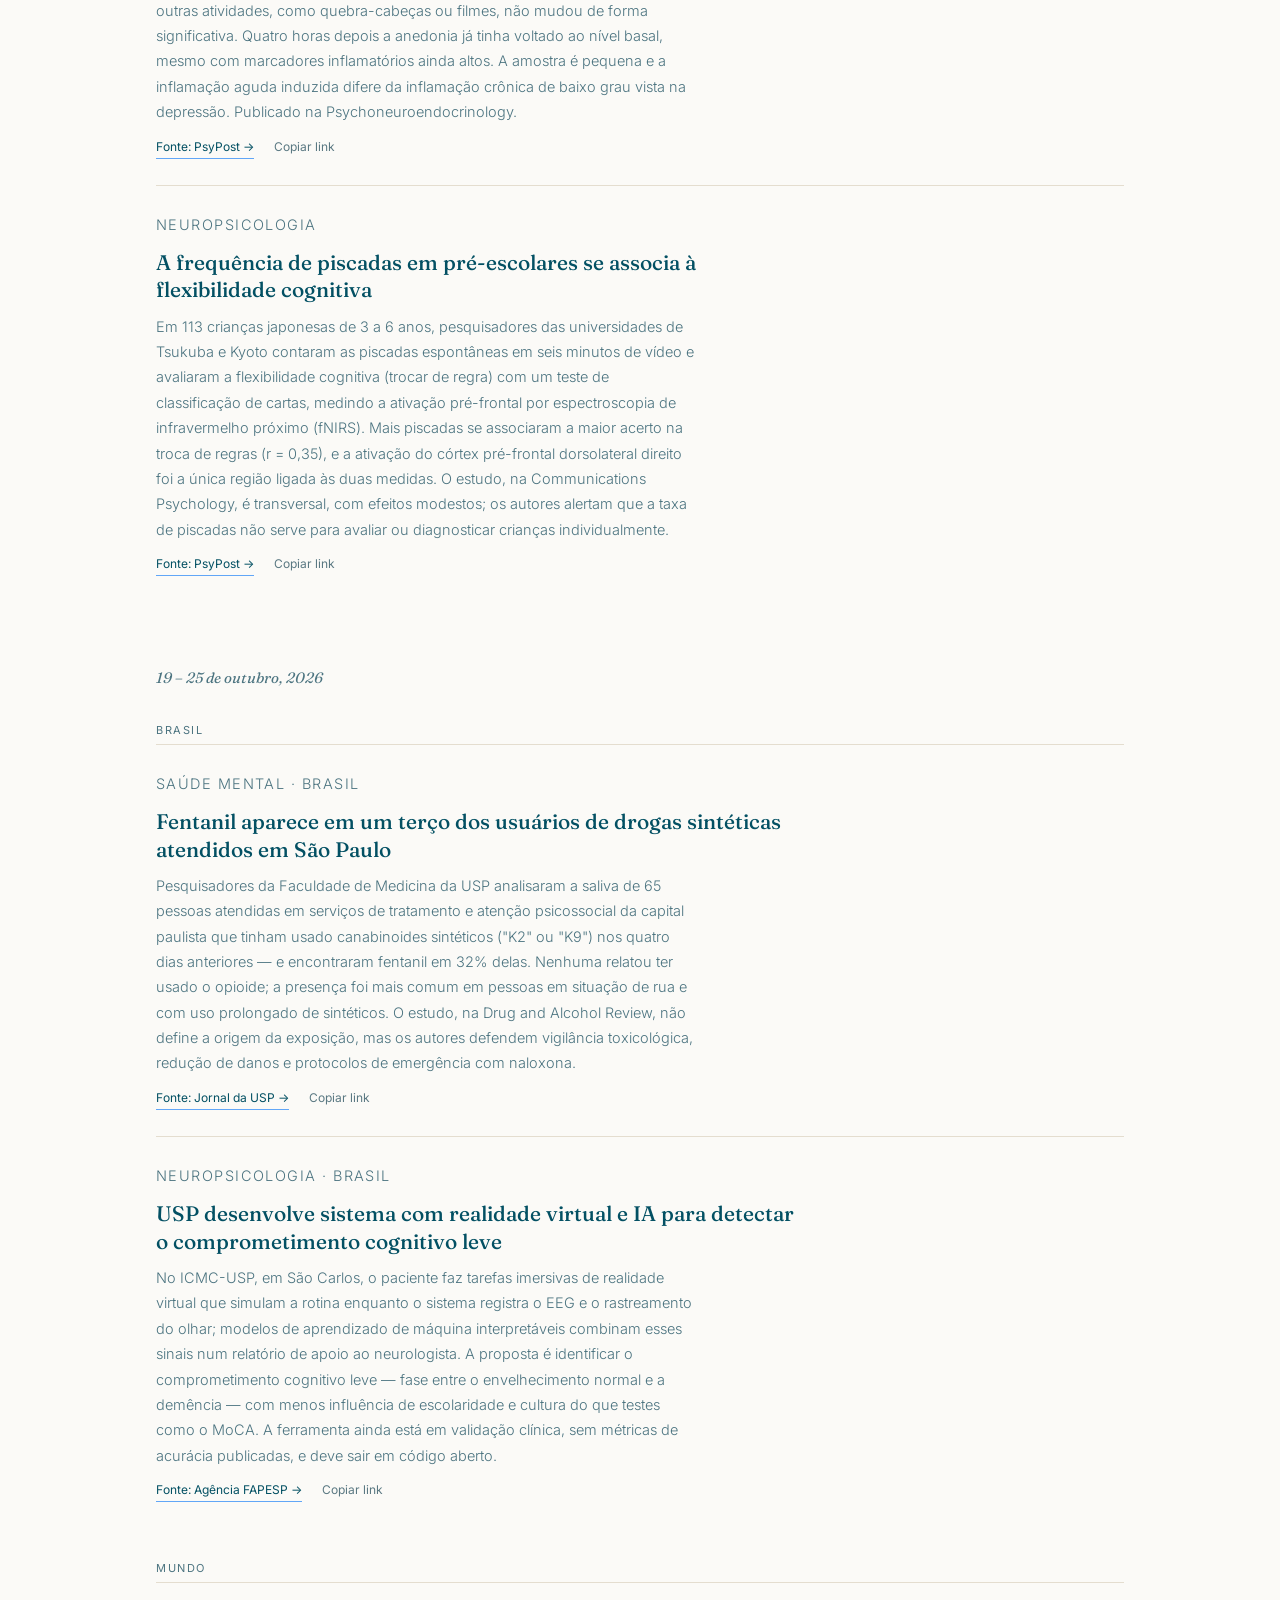
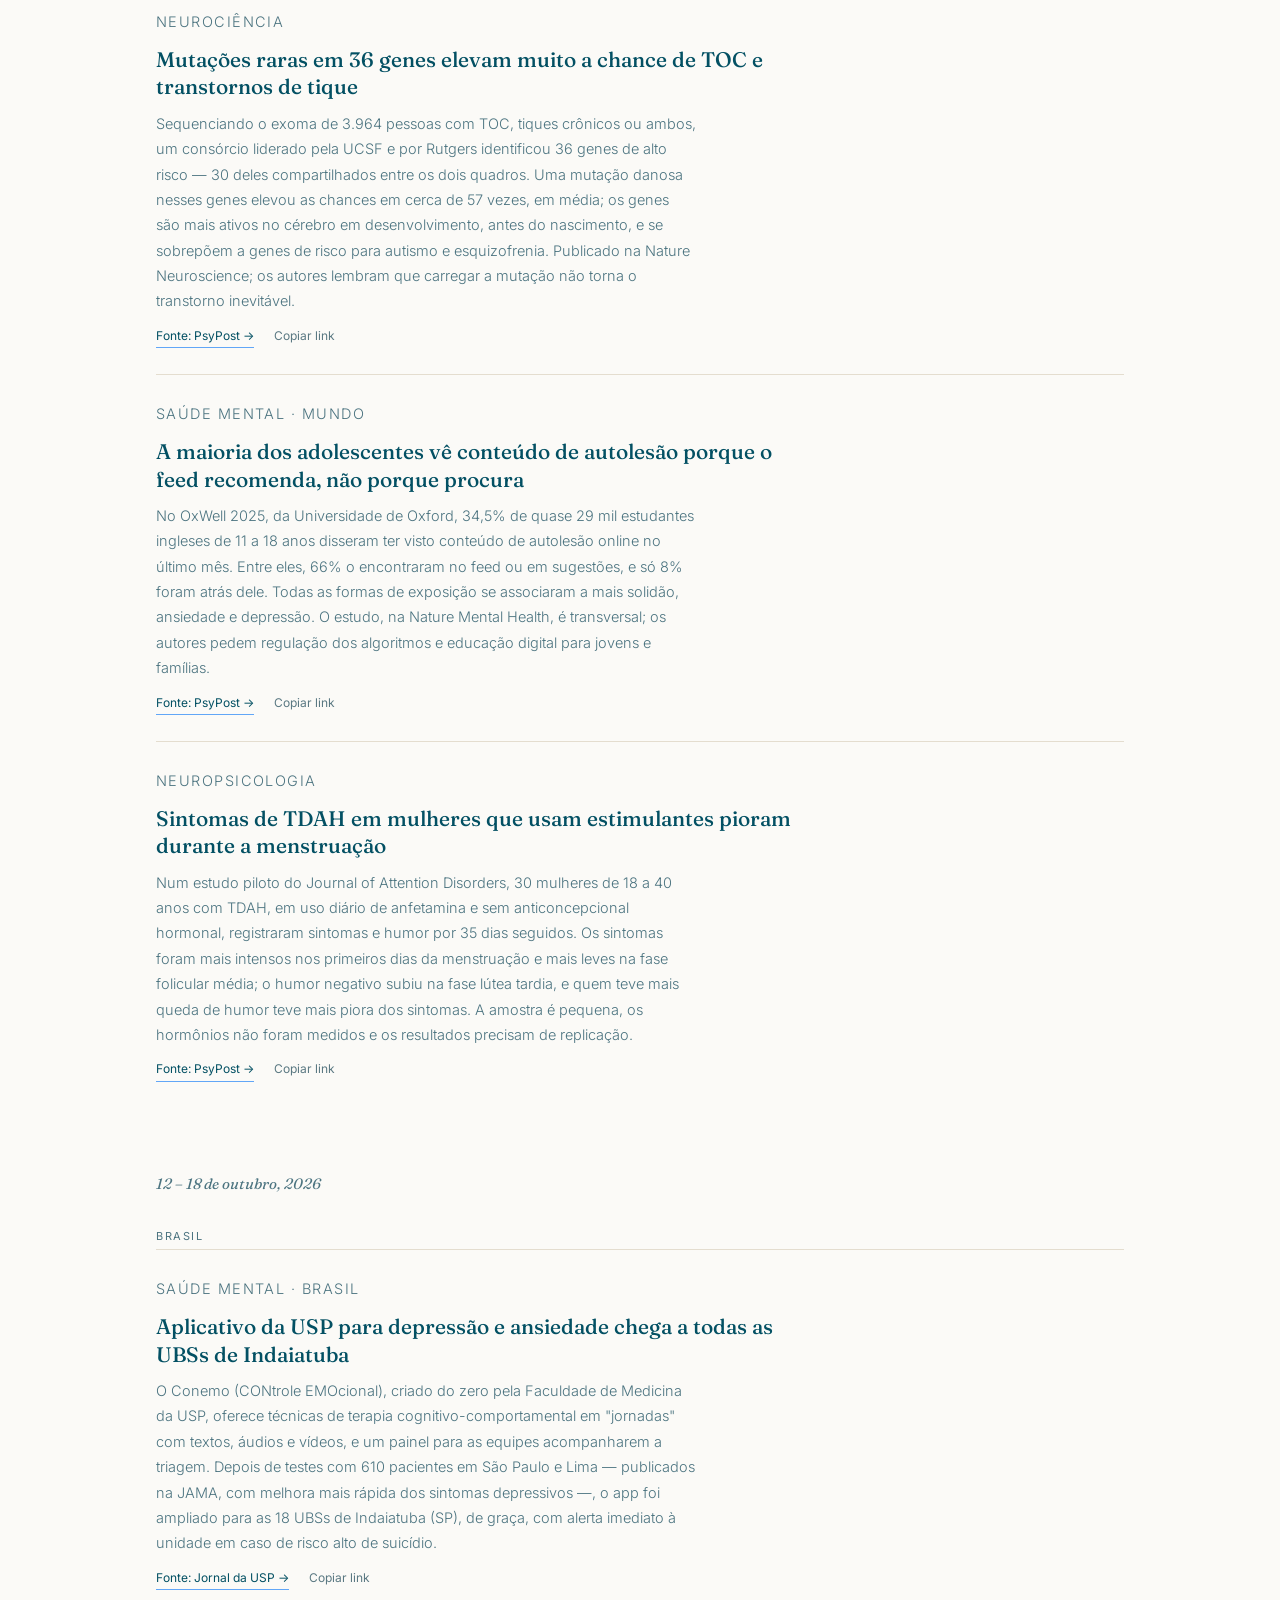
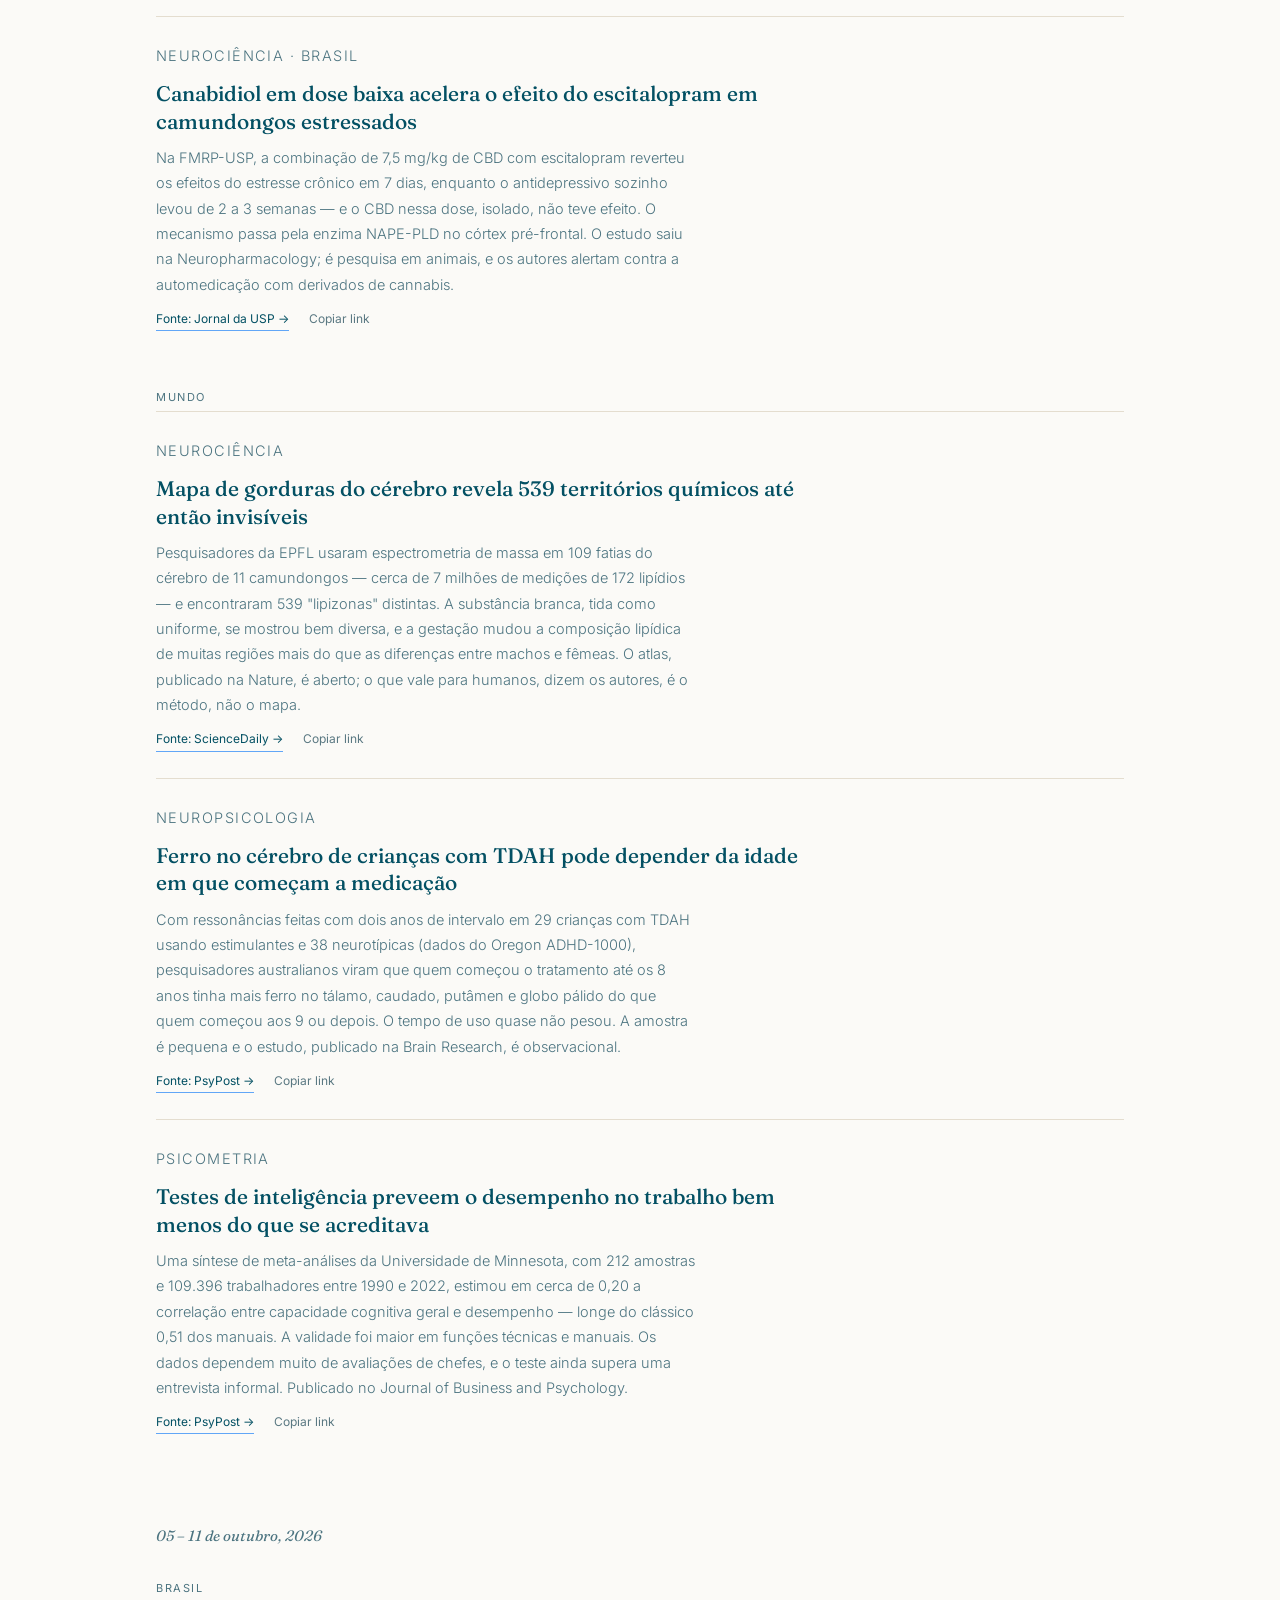
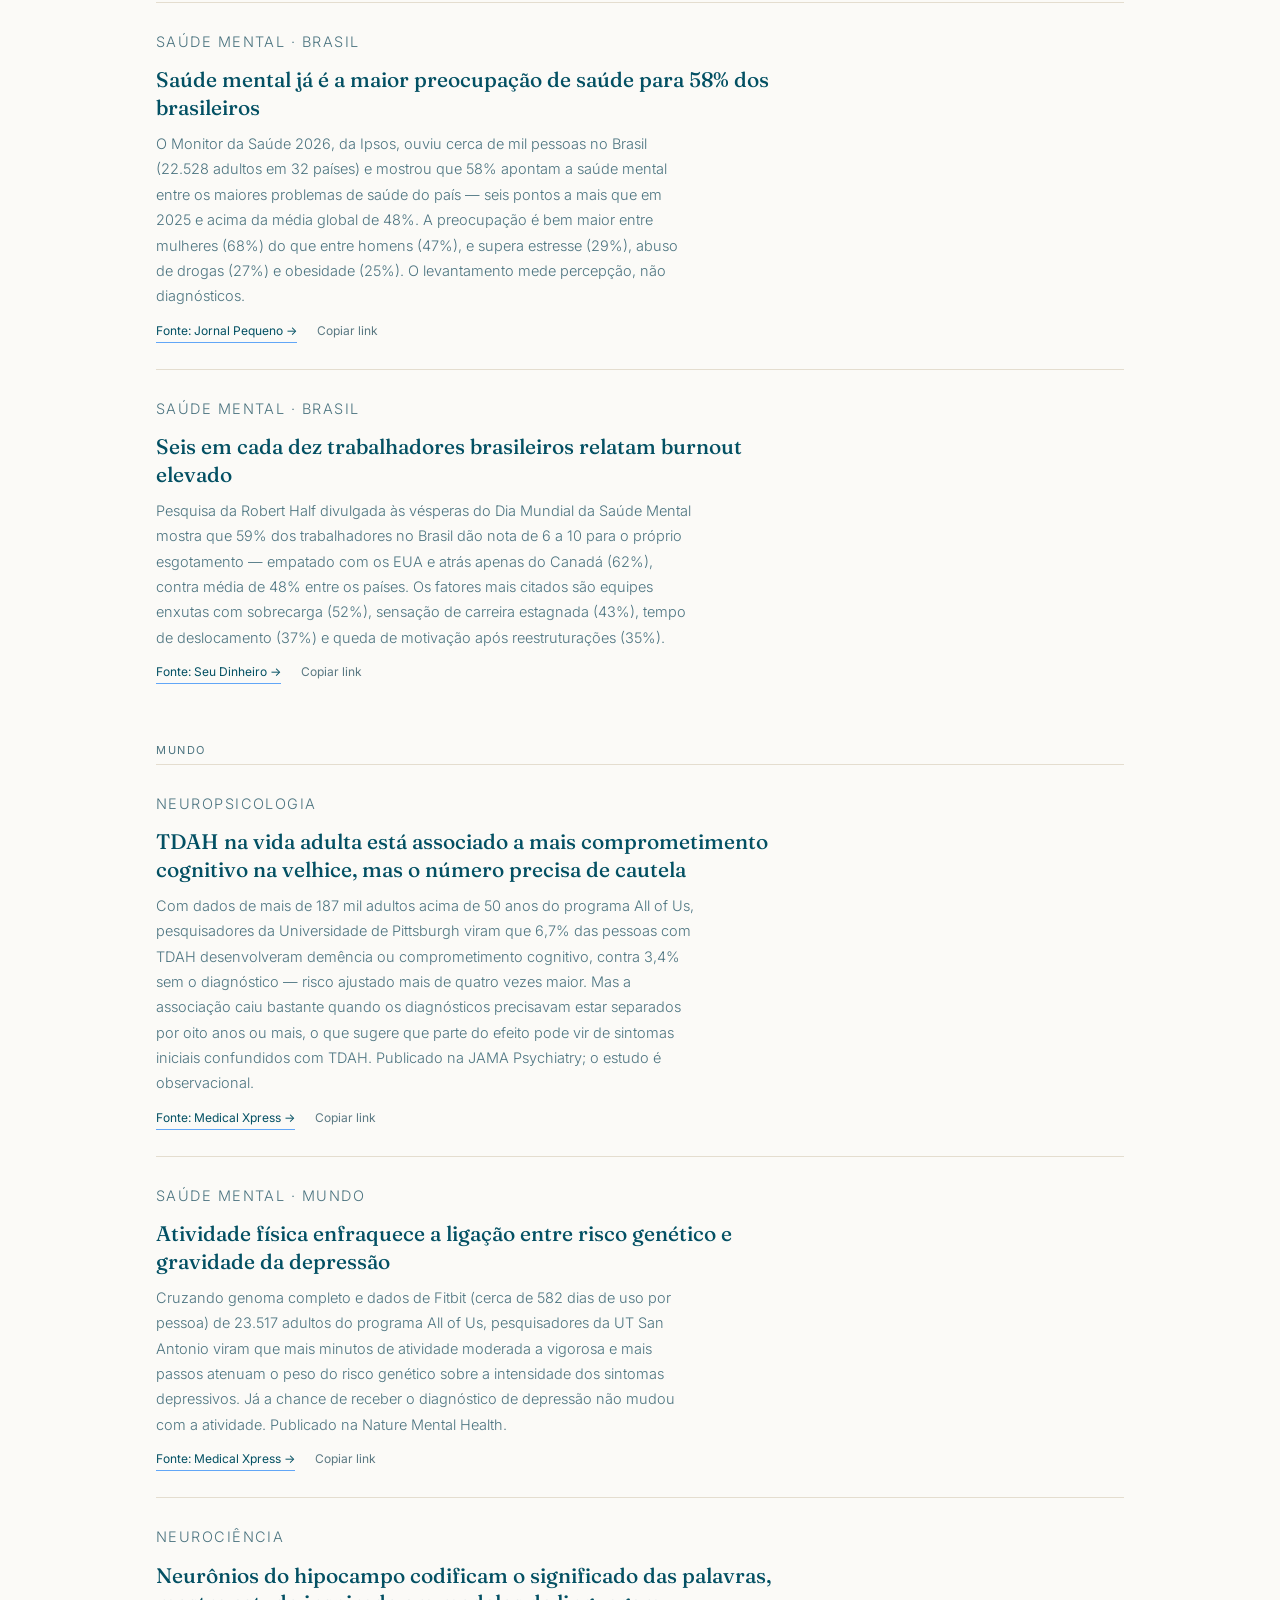
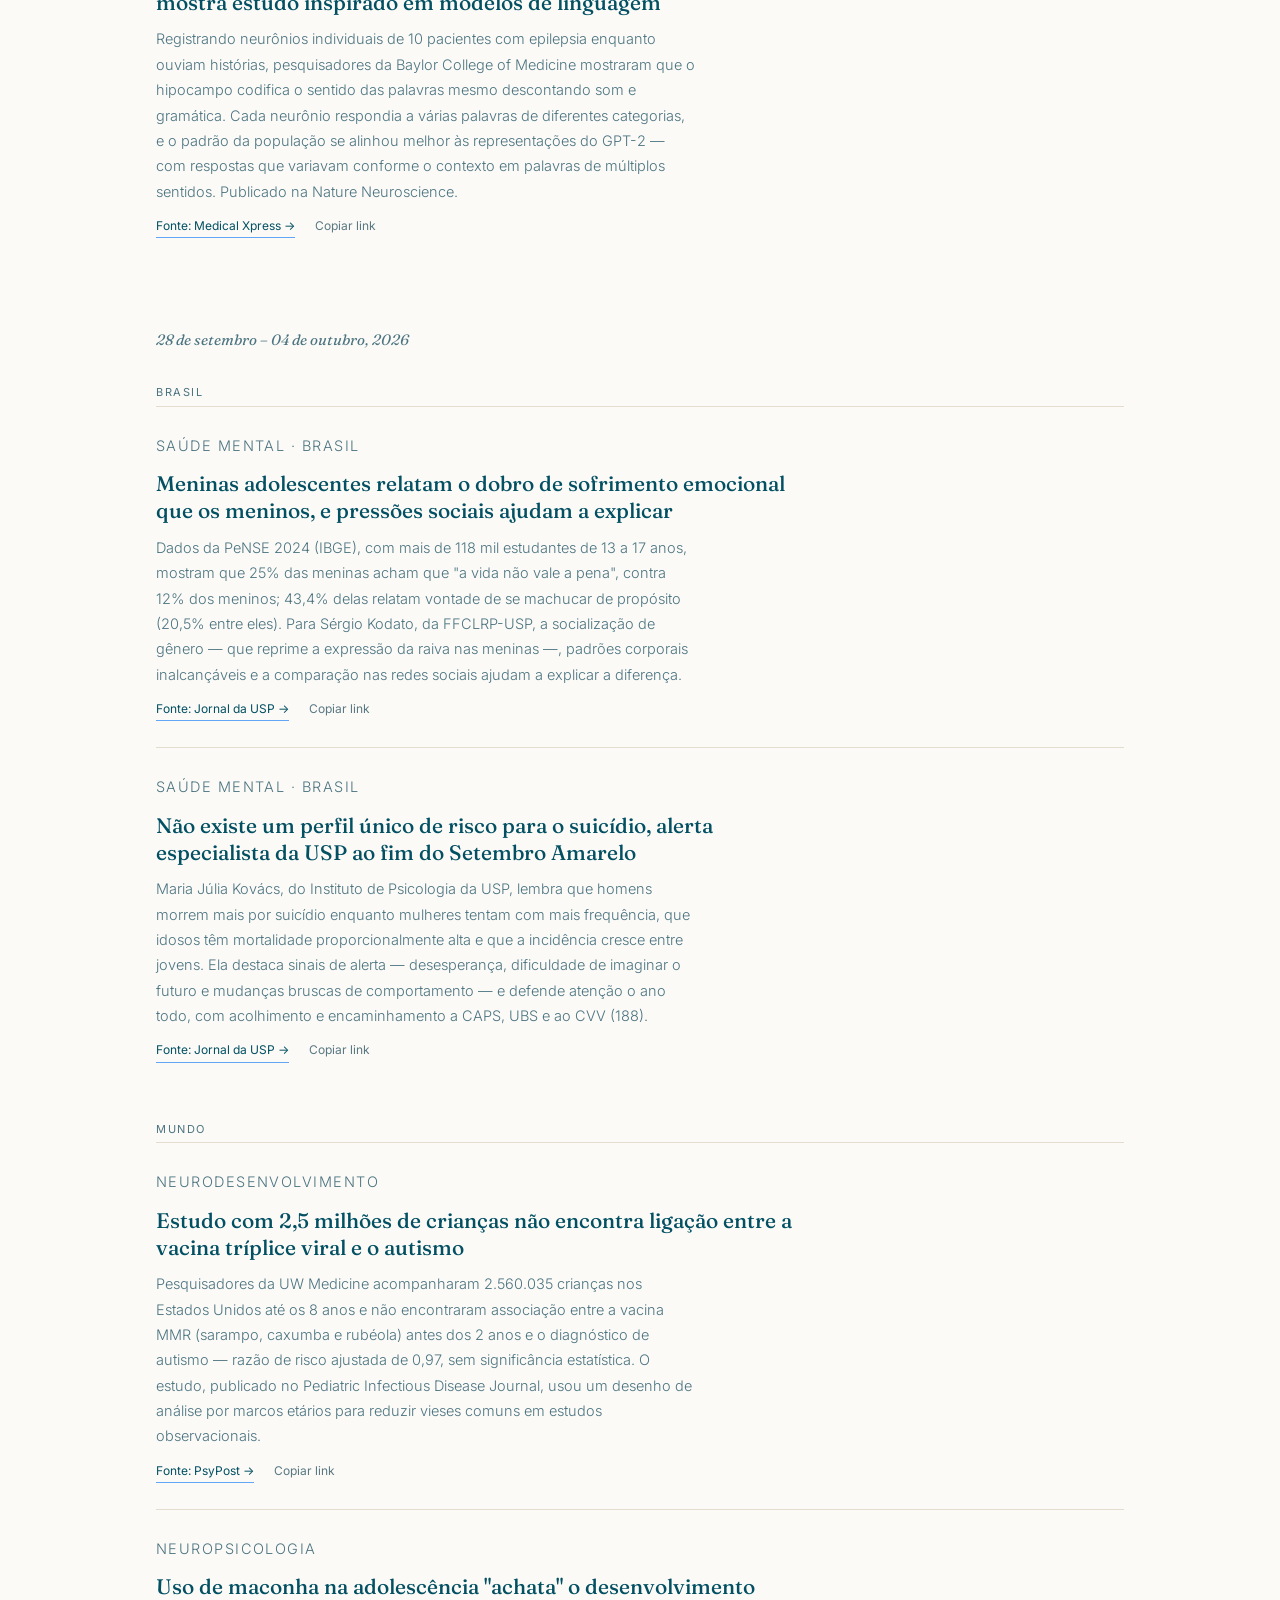
==== commit a128d80b: "Site: aviso de cuidado com CVV 188 no rodapé, contraste AA para textos claros, link próprio e botão " ====
--- a/index.html
+++ b/index.html
@@ -61,7 +61,7 @@
       <div class="triptych-item">
         <p class="triptych-label"><span class="dot"></span>Quiz da semana</p>
         <h3>Você acompanhou as novidades desta semana?</h3>
-        <p>Uma pergunta rápida sobre psicologia e neurociência, toda sexta-feira.</p>
+        <p>Cinco perguntas rápidas sobre o resumo da semana, renovadas todo domingo.</p>
         <a class="triptych-link" href="quiz.html">Fazer o quiz →</a>
       </div>
 
@@ -84,19 +84,21 @@
     <button class="filter-btn" data-filter="saude">Saúde mental</button>
     <button class="filter-btn" data-filter="neuropsic">Neuropsicologia</button>
   </div>
+  <div class="topics" id="topics" aria-label="Temas"><span class="topics-label">Temas</span></div>
+  <p class="filter-status" id="filterStatus" aria-live="polite"></p>
 
   <!-- WEEKLY_POSTS_START -->
   <section class="week" id="week-2026-11-15" data-month="2026-11">
     <div class="week-date">9 – 15 de novembro, 2026</div>
 
     <div class="region" data-region="brasil">Brasil</div>
-    <div class="entry" data-cat="saude" data-region="brasil">
+    <div class="entry" id="dmt-extraido-da-jurema-preta-e-testado-como-reforco-no" data-cat="saude" data-region="brasil">
       <p class="entry-kicker">Saúde mental · Brasil</p>
       <h3>DMT extraído da jurema-preta é testado como reforço no tratamento da depressão</h3>
       <p>Na Escola Interdisciplinar FAPESP, o neurocientista Dráulio Araújo (UFRN) apresentou a linha de pesquisa do grupo com DMT extraído da jurema-preta (<em>Mimosa tenuiflora</em>), planta nativa do Nordeste. Depois de estudar a ayahuasca, que dura horas e causa vômito e diarreia, a equipe passou a testar o DMT inalado como vapor: o efeito dura cerca de 15 minutos e, segundo o pesquisador, pacientes com depressão mostraram melhora até um ano após uma única administração. A ideia é usar o composto como complemento aos antidepressivos, não como substituto. Os ensaios clínicos ainda estão em andamento e a reportagem não traz tamanho de amostra nem dados estatísticos, então é cedo para conclusões.</p>
       <a class="source" href="https://agencia.fapesp.br/uso-de-psicodelico-no-tratamento-da-depressao-e-destaque-na-escola-interdisciplinar-fapesp/59597" target="_blank" rel="noopener">Fonte: Agência FAPESP →</a>
     </div>
-    <div class="entry" data-cat="saude" data-region="brasil">
+    <div class="entry" id="meu-sus-digital-simplifica-o-pedido-de-teleatendimento-em" data-cat="saude" data-region="brasil">
       <p class="entry-kicker">Saúde mental · Brasil</p>
       <h3>Meu SUS Digital simplifica o pedido de teleatendimento em saúde mental</h3>
       <p>O Ministério da Saúde reduziu as etapas para solicitar atendimento psicológico por videochamada no aplicativo Meu SUS Digital, em dois programas: o Acolhe Mais, voltado a mulheres em situação de vulnerabilidade, e o Não Aposte Sua Saúde, para quem tem problemas com jogos e apostas — cujo autoteste já soma mais de 170 mil acessos. O ciclo inicial tem até dez sessões de cerca de 50 minutos, seguidas de reavaliação e, se preciso, encaminhamento para a rede presencial. Quem prefere atendimento presencial segue pela UBS, que encaminha para os CAPS; desde 2023 foram habilitados 867 novos serviços da RAPS, que hoje soma 6.488 pontos de atenção.</p>
@@ -104,19 +106,19 @@
     </div>
 
     <div class="region" data-region="mundo">Mundo</div>
-    <div class="entry" data-cat="neuro" data-region="mundo">
+    <div class="entry" id="desativar-parte-da-amigdala-direita-aliviou-o-tept-de-um" data-cat="neuro" data-region="mundo">
       <p class="entry-kicker">Neurociência</p>
       <h3>Desativar parte da amígdala direita aliviou o TEPT de um paciente</h3>
       <p>Na Nature Communications, uma equipe da Universidade do Texas em Austin descreveu um homem de 41 anos com epilepsia resistente e TEPT grave que passou por ablação de cerca de 47% da amígdala direita para controlar as crises. Dois meses depois, sua pontuação de TEPT caiu de 50 para 21, abaixo do ponto de corte, com melhora de memórias intrusivas, evitação e hipervigilância — enquanto as crises seguiam na mesma frequência. Ele também passou a interpretar rostos ambíguos como amedrontados com muito menos frequência. É um único caso, sem grupo placebo, e os autores pedem ensaios controlados antes de qualquer uso clínico.</p>
       <a class="source" href="https://www.psypost.org/new-case-study-offers-causal-evidence-linking-the-right-amygdala-to-ptsd/" target="_blank" rel="noopener">Fonte: PsyPost →</a>
     </div>
-    <div class="entry" data-cat="neuro" data-region="mundo">
+    <div class="entry" id="padrao-cerebral-em-repouso-dos-superidosos-pode-antecipar-o" data-cat="neuro" data-region="mundo">
       <p class="entry-kicker">Neurociência</p>
       <h3>Padrão cerebral em repouso dos "superidosos" pode antecipar o risco de Alzheimer</h3>
       <p>Pesquisadores de Stanford compararam ressonâncias funcionais em repouso de 110 pessoas com Alzheimer e 180 "SuperAgers" (75+ com memória excepcional) e criaram um escore de conectividade, o ARC. Ele classificou corretamente cerca de 71% de um grupo de validação e, aplicado a 1.315 adultos sem déficit cognitivo acompanhados por 5 a 6 anos, apontou quem teve declínio mais rápido de memória, maior chance de comprometimento cognitivo leve ou Alzheimer e acúmulo mais rápido de beta-amiloide — acrescentando informação além de idade, PET e APOE. Publicado na Science Advances, o escore ainda precisa de estudos prospectivos maiores antes de uso clínico.</p>
       <a class="source" href="https://www.sciencealert.com/stanford-scientists-discover-resting-brain-activity-may-predict-alzheimers-years-before-memory-decline" target="_blank" rel="noopener">Fonte: ScienceAlert →</a>
     </div>
-    <div class="entry" data-cat="saude" data-region="mundo">
+    <div class="entry" id="jogo-de-celular-somado-a-tcc-online-ajudou-quem-segue" data-cat="saude" data-region="mundo">
       <p class="entry-kicker">Saúde mental · Mundo</p>
       <h3>Jogo de celular somado à TCC online ajudou quem segue deprimido com antidepressivos</h3>
       <p>Um ensaio randomizado da Universidade de Linköping, na Suécia, incluiu 148 adultos que tomavam antidepressivos e ainda tinham sintomas. Por nove semanas, o grupo de intervenção usou o jogo Fig — que recompensa rotinas de medicação, sono, refeições e atividade —, módulos opcionais de TCC pela internet e contato com terapeuta sob demanda. Depressão e ansiedade caíram moderadamente mais que na lista de espera: 51% melhoraram ao menos 30%, contra 19% dos controles. Publicado no Journal of Affective Disorders, o estudo teve alta desistência (41% no grupo tratado), desfechos só autorrelatados e foi financiado pela desenvolvedora do jogo.</p>
@@ -127,13 +129,13 @@
     <div class="week-date">2 – 8 de novembro, 2026</div>
 
     <div class="region" data-region="brasil">Brasil</div>
-    <div class="entry" data-cat="saude" data-region="brasil">
+    <div class="entry" id="solidao-e-o-fator-mais-ligado-a-pior-saude-mental-dos" data-cat="saude" data-region="brasil">
       <p class="entry-kicker">Saúde mental · Brasil</p>
       <h3>Solidão é o fator mais ligado à pior saúde mental dos brasileiros, aponta o Panorama 2026</h3>
       <p>O Panorama da Saúde Mental 2026, do Instituto Cactus com a AtlasIntel, ouviu 4.601 brasileiros acima de 16 anos, online, entre abril e junho. O índice nacional (iCASM, de 0 a 1.000) ficou em 671 pontos, praticamente igual a 2025 (667). Cerca de 36,5% relataram solidão nas duas semanas anteriores, e quem se sentia só com mais frequência marcou 383 pontos, contra 782 entre quem não relatou solidão. Os jovens tiveram os piores resultados: 83,6% das pessoas de 16 a 24 anos relataram perda de interesse ou prazer, contra 40,4% das com 60 anos ou mais. O estudo é transversal e de autorrelato, sem diagnóstico clínico, e não mostra se a solidão causa o sofrimento ou é consequência dele.</p>
       <a class="source" href="https://portal.afya.com.br/psiquiatria/saude-mental-no-brasil-revela-diferencas-importantes-entre-faixas-etarias" target="_blank" rel="noopener">Fonte: Portal Afya →</a>
     </div>
-    <div class="entry" data-cat="saude" data-region="brasil">
+    <div class="entry" id="usp-testa-psicoterapia-de-sessao-unica-com-aplicativo-para" data-cat="saude" data-region="brasil">
       <p class="entry-kicker">Saúde mental · Brasil</p>
       <h3>USP testa psicoterapia de sessão única com aplicativo para depressão pós-parto</h3>
       <p>O Centro de Pesquisa e Inovação em Saúde Mental (CISM), ligado ao Instituto de Psiquiatria do HC-FMUSP e apoiado pela FAPESP, está recrutando mulheres de todo o Brasil para testar a combinação de uma única sessão de psicoterapia com o aplicativo Motherly, que oferece áudios, leituras e ferramentas de bem-estar. Podem participar mulheres de 18 a 40 anos, com até 12 meses de pós-parto, critérios para transtorno depressivo e sem tratamento nas quatro semanas anteriores; o estudo é gratuito, online e dura oito semanas. A depressão pós-parto afeta cerca de 17% das mulheres, e o acesso a tratamento ainda é muito limitado.</p>
@@ -141,19 +143,19 @@
     </div>
 
     <div class="region" data-region="mundo">Mundo</div>
-    <div class="entry" data-cat="neuro" data-region="mundo">
+    <div class="entry" id="sintomas-de-tdah-podem-refletir-um-cerebro-com-atividade" data-cat="neuro" data-region="mundo">
       <p class="entry-kicker">Neurociência</p>
       <h3>Sintomas de TDAH podem refletir um cérebro com atividade sincronizada demais</h3>
       <p>Pesquisadores da Universidade de Helsinque registraram por magnetoencefalografia (MEG) a atividade cerebral de 70 adultos, 34 deles com diagnóstico de TDAH, em repouso e em duas tarefas de atenção. O grupo com TDAH mostrou correlações temporais de longo alcance mais fortes nos ritmos alfa e gama, um sinal indireto de que o cérebro opera mais longe do ponto "crítico" entre ordem e desordem, e a atividade gama mais correlacionada acompanhou sintomas mais intensos em toda a amostra. Nenhum padrão separou de forma limpa quem tinha ou não o transtorno. O estudo, na Translational Psychiatry, é correlacional, com amostra modesta e resultados que variaram por tarefa e faixa de frequência.</p>
       <a class="source" href="https://www.psypost.org/adhd-symptoms-may-reflect-a-brain-shifting-toward-overly-synchronized-activity-study-suggests/" target="_blank" rel="noopener">Fonte: PsyPost →</a>
     </div>
-    <div class="entry" data-cat="saude" data-region="mundo">
+    <div class="entry" id="criancas-com-melhor-condicionamento-fisico-tiveram-menos" data-cat="saude" data-region="mundo">
       <p class="entry-kicker">Saúde mental · Mundo</p>
       <h3>Crianças com melhor condicionamento físico tiveram menos depressão décadas depois</h3>
       <p>O Menzies Institute, da Universidade da Tasmânia, acompanhou por cerca de 32,5 anos 1.080 australianos que fizeram testes de aptidão física em 1985, entre os 7 e os 15 anos. Cada desvio-padrão a mais na velocidade de corrida (1,6 km) se associou a uma taxa 15% menor de depressão na vida adulta, ajustando por idade e sexo; a associação perdeu significância estatística após ajustes adicionais, e força muscular não teve relação consistente. O estudo, no Journal of Affective Disorders, é observacional, teve grande perda de participantes e não prova causa, mas reforça a atividade física na infância como possível fator de proteção.</p>
       <a class="source" href="https://www.psypost.org/fitter-kids-face-a-lower-risk-of-depression-decades-later-study-suggests/" target="_blank" rel="noopener">Fonte: PsyPost →</a>
     </div>
-    <div class="entry" data-cat="neuropsic" data-region="mundo">
+    <div class="entry" id="a-relacao-entre-genes-e-qi-muda-ao-longo-da-infancia-mostra" data-cat="neuropsic" data-region="mundo">
       <p class="entry-kicker">Neuropsicologia</p>
       <h3>A relação entre genes e QI muda ao longo da infância, mostra estudo britânico</h3>
       <p>O Wellcome Sanger Institute analisou dados genéticos e testes de QI aos 4, 8 e 16 anos de 6.495 crianças da coorte ALSPAC, com replicação em outras coortes britânicas. Os escores poligênicos ligados à escolaridade explicaram cerca de 11% da variação do QI aos 4 anos e 14% aos 16, enquanto o efeito de mutações raras que inativam genes, mais forte nas crianças com QI mais baixo, enfraqueceu com a idade. Variantes herdadas explicaram 3,5 vezes mais variação que mutações novas. Publicado na Nature Human Behaviour, o estudo usou muitos escores imputados aos 4 anos e uma amostra só de ascendência europeia, o que limita a generalização.</p>
@@ -164,13 +166,13 @@
     <div class="week-date">26 de outubro – 1 de novembro, 2026</div>
 
     <div class="region" data-region="brasil">Brasil</div>
-    <div class="entry" data-cat="saude" data-region="brasil">
+    <div class="entry" id="um-terco-dos-trabalhadores-da-industria-teve-sintomas-de" data-cat="saude" data-region="brasil">
       <p class="entry-kicker">Saúde mental · Brasil</p>
       <h3>Um terço dos trabalhadores da indústria teve sintomas de estresse, ansiedade ou depressão na pandemia</h3>
       <p>Pesquisa da FGV EAESP com o Instituto de Psiquiatria da USP ouviu 2.241 trabalhadores de nove empresas de manufatura e construção civil, em questionário anônimo aplicado em outubro e novembro de 2021. Cerca de 30% tinham sintomas de estresse, ansiedade e/ou depressão — 20% leves ou moderados e 10% graves ou extremamente graves. Mulheres, trabalhadores mais jovens e pessoas com doenças crônicas foram mais vulneráveis, e o trabalho híbrido se associou a mais sintomas do que o presencial. O estudo, na Revista Brasileira de Saúde Ocupacional, é transversal e não faz diagnóstico clínico, então não prova que o modelo de trabalho causou os sintomas.</p>
       <a class="source" href="https://jornal.usp.br/ciencias/um-terco-dos-trabalhadores-da-industria-teve-sintomas-de-estresse-ansiedade-ou-depressao-pos-pandemia/" target="_blank" rel="noopener">Fonte: Jornal da USP →</a>
     </div>
-    <div class="entry" data-cat="saude" data-region="brasil">
+    <div class="entry" id="ministerio-da-saude-lanca-orientacoes-para-o-cuidado-em" data-cat="saude" data-region="brasil">
       <p class="entry-kicker">Saúde mental · Brasil</p>
       <h3>Ministério da Saúde lança orientações para o cuidado em liberdade de pessoas com transtorno mental em conflito com a lei</h3>
       <p>A publicação "Cuidado, Território e Direitos" reúne diretrizes para as equipes (EAP-Desinst) que fazem a ponte entre Justiça, SUS e SUAS. O material recomenda avaliações biopsicossociais, Projetos Terapêuticos Singulares, mapeamento dos serviços do território e articulação com a Raps, a Atenção Primária, o Programa de Volta para Casa e os Serviços Residenciais Terapêuticos, para evitar internações desnecessárias e que a saída de instituições de custódia leve a outros espaços de confinamento. O texto se alinha à Reforma Psiquiátrica e à Política Antimanicomial do Judiciário (Resolução CNJ nº 487/2023).</p>
@@ -178,19 +180,19 @@
     </div>
 
     <div class="region" data-region="mundo">Mundo</div>
-    <div class="entry" data-cat="neuro" data-region="mundo">
+    <div class="entry" id="terapia-de-estrogenio-se-associa-a-menos-sinais-de-alzheimer" data-cat="neuro" data-region="mundo">
       <p class="entry-kicker">Neurociência</p>
       <h3>Terapia de estrogênio se associa a menos sinais de Alzheimer no tecido cerebral</h3>
       <p>Pesquisadores de Stanford analisaram dados de 2.959 mulheres com autópsia, 258 delas usuárias de terapia hormonal só com estrogênio, além de registros clínicos e biomarcadores. As usuárias tiveram menor chance de patologia avançada de Alzheimer e de diagnóstico clínico de demência, e a associação com a patologia apareceu só em mulheres sem a variante APOE e4. É um estudo observacional, na Neurology: não prova causa, vale para a terapia só com estrogênio (comum após histerectomia) e as usuárias começaram o tratamento por volta dos 70 anos, em média. Ensaios controlados são necessários antes de qualquer recomendação.</p>
       <a class="source" href="https://www.psypost.org/estrogen-therapy-linked-to-fewer-signs-of-alzheimer-s-disease-in-brain-tissue/" target="_blank" rel="noopener">Fonte: PsyPost →</a>
     </div>
-    <div class="entry" data-cat="saude" data-region="mundo">
+    <div class="entry" id="inflamacao-aguda-reduz-por-algumas-horas-o-prazer-e-a" data-cat="saude" data-region="mundo">
       <p class="entry-kicker">Saúde mental · Mundo</p>
       <h3>Inflamação aguda reduz por algumas horas o prazer e a vontade de socializar</h3>
       <p>Num ensaio randomizado, duplo-cego e controlado por placebo da UCLA, 40 mulheres saudáveis de 25 a 44 anos receberam uma dose baixa de endotoxina (18) ou soro fisiológico (22). Duas horas depois, o grupo da endotoxina relatou mais anedonia e menos vontade de conversar com outra pessoa; o desejo por outras atividades, como quebra-cabeças ou filmes, não mudou de forma significativa. Quatro horas depois a anedonia já tinha voltado ao nível basal, mesmo com marcadores inflamatórios ainda altos. A amostra é pequena e a inflamação aguda induzida difere da inflamação crônica de baixo grau vista na depressão. Publicado na Psychoneuroendocrinology.</p>
       <a class="source" href="https://www.psypost.org/inflammation-briefly-dampens-pleasure-and-the-desire-to-socialize-placebo-controlled-study-finds/" target="_blank" rel="noopener">Fonte: PsyPost →</a>
     </div>
-    <div class="entry" data-cat="neuropsic" data-region="mundo">
+    <div class="entry" id="a-frequencia-de-piscadas-em-pre-escolares-se-associa-a" data-cat="neuropsic" data-region="mundo">
       <p class="entry-kicker">Neuropsicologia</p>
       <h3>A frequência de piscadas em pré-escolares se associa à flexibilidade cognitiva</h3>
       <p>Em 113 crianças japonesas de 3 a 6 anos, pesquisadores das universidades de Tsukuba e Kyoto contaram as piscadas espontâneas em seis minutos de vídeo e avaliaram a flexibilidade cognitiva (trocar de regra) com um teste de classificação de cartas, medindo a ativação pré-frontal por espectroscopia de infravermelho próximo (fNIRS). Mais piscadas se associaram a maior acerto na troca de regras (r = 0,35), e a ativação do córtex pré-frontal dorsolateral direito foi a única região ligada às duas medidas. O estudo, na Communications Psychology, é transversal, com efeitos modestos; os autores alertam que a taxa de piscadas não serve para avaliar ou diagnosticar crianças individualmente.</p>
@@ -201,13 +203,13 @@
     <div class="week-date">19 – 25 de outubro, 2026</div>
 
     <div class="region" data-region="brasil">Brasil</div>
-    <div class="entry" data-cat="saude" data-region="brasil">
+    <div class="entry" id="fentanil-aparece-em-um-terco-dos-usuarios-de-drogas" data-cat="saude" data-region="brasil">
       <p class="entry-kicker">Saúde mental · Brasil</p>
       <h3>Fentanil aparece em um terço dos usuários de drogas sintéticas atendidos em São Paulo</h3>
       <p>Pesquisadores da Faculdade de Medicina da USP analisaram a saliva de 65 pessoas atendidas em serviços de tratamento e atenção psicossocial da capital paulista que tinham usado canabinoides sintéticos ("K2" ou "K9") nos quatro dias anteriores — e encontraram fentanil em 32% delas. Nenhuma relatou ter usado o opioide; a presença foi mais comum em pessoas em situação de rua e com uso prolongado de sintéticos. O estudo, na Drug and Alcohol Review, não define a origem da exposição, mas os autores defendem vigilância toxicológica, redução de danos e protocolos de emergência com naloxona.</p>
       <a class="source" href="https://jornal.usp.br/ciencias/substancia-de-alto-risco-a-vida-fentanil-e-detectado-em-um-terco-de-usuarios-de-drogas-sinteticas-em-sp/" target="_blank" rel="noopener">Fonte: Jornal da USP →</a>
     </div>
-    <div class="entry" data-cat="neuropsic" data-region="brasil">
+    <div class="entry" id="usp-desenvolve-sistema-com-realidade-virtual-e-ia-para" data-cat="neuropsic" data-region="brasil">
       <p class="entry-kicker">Neuropsicologia · Brasil</p>
       <h3>USP desenvolve sistema com realidade virtual e IA para detectar o comprometimento cognitivo leve</h3>
       <p>No ICMC-USP, em São Carlos, o paciente faz tarefas imersivas de realidade virtual que simulam a rotina enquanto o sistema registra o EEG e o rastreamento do olhar; modelos de aprendizado de máquina interpretáveis combinam esses sinais num relatório de apoio ao neurologista. A proposta é identificar o comprometimento cognitivo leve — fase entre o envelhecimento normal e a demência — com menos influência de escolaridade e cultura do que testes como o MoCA. A ferramenta ainda está em validação clínica, sem métricas de acurácia publicadas, e deve sair em código aberto.</p>
@@ -215,19 +217,19 @@
     </div>
 
     <div class="region" data-region="mundo">Mundo</div>
-    <div class="entry" data-cat="neuro" data-region="mundo">
+    <div class="entry" id="mutacoes-raras-em-36-genes-elevam-muito-a-chance-de-toc-e" data-cat="neuro" data-region="mundo">
       <p class="entry-kicker">Neurociência</p>
       <h3>Mutações raras em 36 genes elevam muito a chance de TOC e transtornos de tique</h3>
       <p>Sequenciando o exoma de 3.964 pessoas com TOC, tiques crônicos ou ambos, um consórcio liderado pela UCSF e por Rutgers identificou 36 genes de alto risco — 30 deles compartilhados entre os dois quadros. Uma mutação danosa nesses genes elevou as chances em cerca de 57 vezes, em média; os genes são mais ativos no cérebro em desenvolvimento, antes do nascimento, e se sobrepõem a genes de risco para autismo e esquizofrenia. Publicado na Nature Neuroscience; os autores lembram que carregar a mutação não torna o transtorno inevitável.</p>
       <a class="source" href="https://www.psypost.org/scientists-identify-rare-mutations-in-36-genes-that-sharply-raise-the-odds-of-ocd-and-tic-disorders/" target="_blank" rel="noopener">Fonte: PsyPost →</a>
     </div>
-    <div class="entry" data-cat="saude" data-region="mundo">
+    <div class="entry" id="a-maioria-dos-adolescentes-ve-conteudo-de-autolesao-porque-o" data-cat="saude" data-region="mundo">
       <p class="entry-kicker">Saúde mental · Mundo</p>
       <h3>A maioria dos adolescentes vê conteúdo de autolesão porque o feed recomenda, não porque procura</h3>
       <p>No OxWell 2025, da Universidade de Oxford, 34,5% de quase 29 mil estudantes ingleses de 11 a 18 anos disseram ter visto conteúdo de autolesão online no último mês. Entre eles, 66% o encontraram no feed ou em sugestões, e só 8% foram atrás dele. Todas as formas de exposição se associaram a mais solidão, ansiedade e depressão. O estudo, na Nature Mental Health, é transversal; os autores pedem regulação dos algoritmos e educação digital para jovens e famílias.</p>
       <a class="source" href="https://www.psypost.org/feed-recommendations-are-the-most-common-way-teens-encounter-self-harm-content/" target="_blank" rel="noopener">Fonte: PsyPost →</a>
     </div>
-    <div class="entry" data-cat="neuropsic" data-region="mundo">
+    <div class="entry" id="sintomas-de-tdah-em-mulheres-que-usam-estimulantes-pioram" data-cat="neuropsic" data-region="mundo">
       <p class="entry-kicker">Neuropsicologia</p>
       <h3>Sintomas de TDAH em mulheres que usam estimulantes pioram durante a menstruação</h3>
       <p>Num estudo piloto do Journal of Attention Disorders, 30 mulheres de 18 a 40 anos com TDAH, em uso diário de anfetamina e sem anticoncepcional hormonal, registraram sintomas e humor por 35 dias seguidos. Os sintomas foram mais intensos nos primeiros dias da menstruação e mais leves na fase folicular média; o humor negativo subiu na fase lútea tardia, e quem teve mais queda de humor teve mais piora dos sintomas. A amostra é pequena, os hormônios não foram medidos e os resultados precisam de replicação.</p>
@@ -238,13 +240,13 @@
     <div class="week-date">12 – 18 de outubro, 2026</div>
 
     <div class="region" data-region="brasil">Brasil</div>
-    <div class="entry" data-cat="saude" data-region="brasil">
+    <div class="entry" id="aplicativo-da-usp-para-depressao-e-ansiedade-chega-a-todas" data-cat="saude" data-region="brasil">
       <p class="entry-kicker">Saúde mental · Brasil</p>
       <h3>Aplicativo da USP para depressão e ansiedade chega a todas as UBSs de Indaiatuba</h3>
       <p>O Conemo (CONtrole EMOcional), criado do zero pela Faculdade de Medicina da USP, oferece técnicas de terapia cognitivo-comportamental em "jornadas" com textos, áudios e vídeos, e um painel para as equipes acompanharem a triagem. Depois de testes com 610 pacientes em São Paulo e Lima — publicados na JAMA, com melhora mais rápida dos sintomas depressivos —, o app foi ampliado para as 18 UBSs de Indaiatuba (SP), de graça, com alerta imediato à unidade em caso de risco alto de suicídio.</p>
       <a class="source" href="https://jornal.usp.br/ciencias/aplicativo-para-tratar-sintomas-de-depressao-e-ansiedade-e-implementado-com-sucesso-em-servicos-de-saude/" target="_blank" rel="noopener">Fonte: Jornal da USP →</a>
     </div>
-    <div class="entry" data-cat="neuro" data-region="brasil">
+    <div class="entry" id="canabidiol-em-dose-baixa-acelera-o-efeito-do-escitalopram-em" data-cat="neuro" data-region="brasil">
       <p class="entry-kicker">Neurociência · Brasil</p>
       <h3>Canabidiol em dose baixa acelera o efeito do escitalopram em camundongos estressados</h3>
       <p>Na FMRP-USP, a combinação de 7,5 mg/kg de CBD com escitalopram reverteu os efeitos do estresse crônico em 7 dias, enquanto o antidepressivo sozinho levou de 2 a 3 semanas — e o CBD nessa dose, isolado, não teve efeito. O mecanismo passa pela enzima NAPE-PLD no córtex pré-frontal. O estudo saiu na Neuropharmacology; é pesquisa em animais, e os autores alertam contra a automedicação com derivados de cannabis.</p>
@@ -252,19 +254,19 @@
     </div>
 
     <div class="region" data-region="mundo">Mundo</div>
-    <div class="entry" data-cat="neuro" data-region="mundo">
+    <div class="entry" id="mapa-de-gorduras-do-cerebro-revela-539-territorios-quimicos" data-cat="neuro" data-region="mundo">
       <p class="entry-kicker">Neurociência</p>
       <h3>Mapa de gorduras do cérebro revela 539 territórios químicos até então invisíveis</h3>
       <p>Pesquisadores da EPFL usaram espectrometria de massa em 109 fatias do cérebro de 11 camundongos — cerca de 7 milhões de medições de 172 lipídios — e encontraram 539 "lipizonas" distintas. A substância branca, tida como uniforme, se mostrou bem diversa, e a gestação mudou a composição lipídica de muitas regiões mais do que as diferenças entre machos e fêmeas. O atlas, publicado na Nature, é aberto; o que vale para humanos, dizem os autores, é o método, não o mapa.</p>
       <a class="source" href="https://www.sciencedaily.com/releases/2026/10/261012185011.htm" target="_blank" rel="noopener">Fonte: ScienceDaily →</a>
     </div>
-    <div class="entry" data-cat="neuropsic" data-region="mundo">
+    <div class="entry" id="ferro-no-cerebro-de-criancas-com-tdah-pode-depender-da-idade" data-cat="neuropsic" data-region="mundo">
       <p class="entry-kicker">Neuropsicologia</p>
       <h3>Ferro no cérebro de crianças com TDAH pode depender da idade em que começam a medicação</h3>
       <p>Com ressonâncias feitas com dois anos de intervalo em 29 crianças com TDAH usando estimulantes e 38 neurotípicas (dados do Oregon ADHD-1000), pesquisadores australianos viram que quem começou o tratamento até os 8 anos tinha mais ferro no tálamo, caudado, putâmen e globo pálido do que quem começou aos 9 ou depois. O tempo de uso quase não pesou. A amostra é pequena e o estudo, publicado na Brain Research, é observacional.</p>
       <a class="source" href="https://www.psypost.org/brain-iron-levels-in-children-with-adhd-may-depend-on-when-they-start-medication/" target="_blank" rel="noopener">Fonte: PsyPost →</a>
     </div>
-    <div class="entry" data-cat="neuropsic" data-region="mundo">
+    <div class="entry" id="testes-de-inteligencia-preveem-o-desempenho-no-trabalho-bem" data-cat="neuropsic" data-region="mundo">
       <p class="entry-kicker">Psicometria</p>
       <h3>Testes de inteligência preveem o desempenho no trabalho bem menos do que se acreditava</h3>
       <p>Uma síntese de meta-análises da Universidade de Minnesota, com 212 amostras e 109.396 trabalhadores entre 1990 e 2022, estimou em cerca de 0,20 a correlação entre capacidade cognitiva geral e desempenho — longe do clássico 0,51 dos manuais. A validade foi maior em funções técnicas e manuais. Os dados dependem muito de avaliações de chefes, e o teste ainda supera uma entrevista informal. Publicado no Journal of Business and Psychology.</p>
@@ -275,13 +277,13 @@
     <div class="week-date">05 – 11 de outubro, 2026</div>
 
     <div class="region" data-region="brasil">Brasil</div>
-    <div class="entry" data-cat="saude" data-region="brasil">
+    <div class="entry" id="saude-mental-ja-e-a-maior-preocupacao-de-saude-para-58-dos" data-cat="saude" data-region="brasil">
       <p class="entry-kicker">Saúde mental · Brasil</p>
       <h3>Saúde mental já é a maior preocupação de saúde para 58% dos brasileiros</h3>
       <p>O Monitor da Saúde 2026, da Ipsos, ouviu cerca de mil pessoas no Brasil (22.528 adultos em 32 países) e mostrou que 58% apontam a saúde mental entre os maiores problemas de saúde do país — seis pontos a mais que em 2025 e acima da média global de 48%. A preocupação é bem maior entre mulheres (68%) do que entre homens (47%), e supera estresse (29%), abuso de drogas (27%) e obesidade (25%). O levantamento mede percepção, não diagnósticos.</p>
       <a class="source" href="https://jornalpequeno.com.br/2026/10/10/saude-mental-preocupa-58-dos-brasileiros-aponta-pesquisa/" target="_blank" rel="noopener">Fonte: Jornal Pequeno →</a>
     </div>
-    <div class="entry" data-cat="saude" data-region="brasil">
+    <div class="entry" id="seis-em-cada-dez-trabalhadores-brasileiros-relatam-burnout" data-cat="saude" data-region="brasil">
       <p class="entry-kicker">Saúde mental · Brasil</p>
       <h3>Seis em cada dez trabalhadores brasileiros relatam burnout elevado</h3>
       <p>Pesquisa da Robert Half divulgada às vésperas do Dia Mundial da Saúde Mental mostra que 59% dos trabalhadores no Brasil dão nota de 6 a 10 para o próprio esgotamento — empatado com os EUA e atrás apenas do Canadá (62%), contra média de 48% entre os países. Os fatores mais citados são equipes enxutas com sobrecarga (52%), sensação de carreira estagnada (43%), tempo de deslocamento (37%) e queda de motivação após reestruturações (35%).</p>
@@ -289,19 +291,19 @@
     </div>
 
     <div class="region" data-region="mundo">Mundo</div>
-    <div class="entry" data-cat="neuropsic" data-region="mundo">
+    <div class="entry" id="tdah-na-vida-adulta-esta-associado-a-mais-comprometimento" data-cat="neuropsic" data-region="mundo">
       <p class="entry-kicker">Neuropsicologia</p>
       <h3>TDAH na vida adulta está associado a mais comprometimento cognitivo na velhice, mas o número precisa de cautela</h3>
       <p>Com dados de mais de 187 mil adultos acima de 50 anos do programa All of Us, pesquisadores da Universidade de Pittsburgh viram que 6,7% das pessoas com TDAH desenvolveram demência ou comprometimento cognitivo, contra 3,4% sem o diagnóstico — risco ajustado mais de quatro vezes maior. Mas a associação caiu bastante quando os diagnósticos precisavam estar separados por oito anos ou mais, o que sugere que parte do efeito pode vir de sintomas iniciais confundidos com TDAH. Publicado na JAMA Psychiatry; o estudo é observacional.</p>
       <a class="source" href="https://medicalxpress.com/news/2026-10-health-link-adhd-fourfold-higher.html" target="_blank" rel="noopener">Fonte: Medical Xpress →</a>
     </div>
-    <div class="entry" data-cat="saude" data-region="mundo">
+    <div class="entry" id="atividade-fisica-enfraquece-a-ligacao-entre-risco-genetico-e" data-cat="saude" data-region="mundo">
       <p class="entry-kicker">Saúde mental · Mundo</p>
       <h3>Atividade física enfraquece a ligação entre risco genético e gravidade da depressão</h3>
       <p>Cruzando genoma completo e dados de Fitbit (cerca de 582 dias de uso por pessoa) de 23.517 adultos do programa All of Us, pesquisadores da UT San Antonio viram que mais minutos de atividade moderada a vigorosa e mais passos atenuam o peso do risco genético sobre a intensidade dos sintomas depressivos. Já a chance de receber o diagnóstico de depressão não mudou com a atividade. Publicado na Nature Mental Health.</p>
       <a class="source" href="https://medicalxpress.com/news/2026-10-physical-weakens-link-genetic-depression.html" target="_blank" rel="noopener">Fonte: Medical Xpress →</a>
     </div>
-    <div class="entry" data-cat="neuro" data-region="mundo">
+    <div class="entry" id="neuronios-do-hipocampo-codificam-o-significado-das-palavras" data-cat="neuro" data-region="mundo">
       <p class="entry-kicker">Neurociência</p>
       <h3>Neurônios do hipocampo codificam o significado das palavras, mostra estudo inspirado em modelos de linguagem</h3>
       <p>Registrando neurônios individuais de 10 pacientes com epilepsia enquanto ouviam histórias, pesquisadores da Baylor College of Medicine mostraram que o hipocampo codifica o sentido das palavras mesmo descontando som e gramática. Cada neurônio respondia a várias palavras de diferentes categorias, e o padrão da população se alinhou melhor às representações do GPT-2 — com respostas que variavam conforme o contexto em palavras de múltiplos sentidos. Publicado na Nature Neuroscience.</p>
@@ -312,13 +314,13 @@
     <div class="week-date">28 de setembro – 04 de outubro, 2026</div>
 
     <div class="region" data-region="brasil">Brasil</div>
-    <div class="entry" data-cat="saude" data-region="brasil">
+    <div class="entry" id="meninas-adolescentes-relatam-o-dobro-de-sofrimento-emocional" data-cat="saude" data-region="brasil">
       <p class="entry-kicker">Saúde mental · Brasil</p>
       <h3>Meninas adolescentes relatam o dobro de sofrimento emocional que os meninos, e pressões sociais ajudam a explicar</h3>
       <p>Dados da PeNSE 2024 (IBGE), com mais de 118 mil estudantes de 13 a 17 anos, mostram que 25% das meninas acham que "a vida não vale a pena", contra 12% dos meninos; 43,4% delas relatam vontade de se machucar de propósito (20,5% entre eles). Para Sérgio Kodato, da FFCLRP-USP, a socialização de gênero — que reprime a expressão da raiva nas meninas —, padrões corporais inalcançáveis e a comparação nas redes sociais ajudam a explicar a diferença.</p>
       <a class="source" href="https://jornal.usp.br/atualidades/pressoes-sociais-causam-grande-impacto-na-saude-mental-de-meninas-adolescentes/" target="_blank" rel="noopener">Fonte: Jornal da USP →</a>
     </div>
-    <div class="entry" data-cat="saude" data-region="brasil">
+    <div class="entry" id="nao-existe-um-perfil-unico-de-risco-para-o-suicidio-alerta" data-cat="saude" data-region="brasil">
       <p class="entry-kicker">Saúde mental · Brasil</p>
       <h3>Não existe um perfil único de risco para o suicídio, alerta especialista da USP ao fim do Setembro Amarelo</h3>
       <p>Maria Júlia Kovács, do Instituto de Psicologia da USP, lembra que homens morrem mais por suicídio enquanto mulheres tentam com mais frequência, que idosos têm mortalidade proporcionalmente alta e que a incidência cresce entre jovens. Ela destaca sinais de alerta — desesperança, dificuldade de imaginar o futuro e mudanças bruscas de comportamento — e defende atenção o ano todo, com acolhimento e encaminhamento a CAPS, UBS e ao CVV (188).</p>
@@ -326,19 +328,19 @@
     </div>
 
     <div class="region" data-region="mundo">Mundo</div>
-    <div class="entry" data-cat="neuropsic" data-region="mundo">
+    <div class="entry" id="estudo-com-2-5-milhoes-de-criancas-nao-encontra-ligacao" data-cat="neuropsic" data-region="mundo">
       <p class="entry-kicker">Neurodesenvolvimento</p>
       <h3>Estudo com 2,5 milhões de crianças não encontra ligação entre a vacina tríplice viral e o autismo</h3>
       <p>Pesquisadores da UW Medicine acompanharam 2.560.035 crianças nos Estados Unidos até os 8 anos e não encontraram associação entre a vacina MMR (sarampo, caxumba e rubéola) antes dos 2 anos e o diagnóstico de autismo — razão de risco ajustada de 0,97, sem significância estatística. O estudo, publicado no Pediatric Infectious Disease Journal, usou um desenho de análise por marcos etários para reduzir vieses comuns em estudos observacionais.</p>
       <a class="source" href="https://www.psypost.org/study-of-2-5-million-children-finds-no-link-between-mmr-vaccine-and-autism/" target="_blank" rel="noopener">Fonte: PsyPost →</a>
     </div>
-    <div class="entry" data-cat="neuropsic" data-region="mundo">
+    <div class="entry" id="uso-de-maconha-na-adolescencia-achata-o-desenvolvimento" data-cat="neuropsic" data-region="mundo">
       <p class="entry-kicker">Neuropsicologia</p>
       <h3>Uso de maconha na adolescência "achata" o desenvolvimento cognitivo, mostra grande estudo americano</h3>
       <p>Com dados de até 11.036 jovens de 9 a 17 anos do estudo ABCD, a equipe da UC San Diego viu que os cerca de 2.200 que começaram a usar cannabis tinham desempenho levemente maior aos 9–11 anos, mas uma trajetória achatada depois: aos 15–17, iam pior em quase todos os domínios, com o maior efeito na memória de trabalho. Jovens com THC detectado no cabelo tiveram menor ganho de memória episódica; os com apenas CBD não diferiram do grupo controle. Publicado na Neuropsychopharmacology.</p>
       <a class="source" href="https://www.psypost.org/teen-cannabis-use-linked-to-flattened-cognitive-development-in-large-u-s-study/" target="_blank" rel="noopener">Fonte: PsyPost →</a>
     </div>
-    <div class="entry" data-cat="neuro" data-region="mundo">
+    <div class="entry" id="ressonancias-mostram-quais-transtornos-estao-ligados-a-um" data-cat="neuro" data-region="mundo">
       <p class="entry-kicker">Neurociência</p>
       <h3>Ressonâncias mostram quais transtornos estão ligados a um cérebro que envelhece mais rápido</h3>
       <p>Comparando exames de 2.698 pessoas com diferentes condições a 45.900 controles, pesquisadores chineses estimaram a "idade cerebral" a partir de ressonância estrutural. Alzheimer e comprometimento cognitivo leve tiveram as associações mais fortes, seguidos por dependência química, esquizofrenia, transtorno bipolar e depressão maior; TDAH e autismo não mostraram diferença significativa. O estudo saiu na PLOS Medicine.</p>
@@ -349,13 +351,13 @@
     <div class="week-date">21 – 27 de setembro, 2026</div>
 
     <div class="region" data-region="brasil">Brasil</div>
-    <div class="entry" data-cat="saude" data-region="brasil">
+    <div class="entry" id="com-o-fim-das-bets-online-ministerio-da-saude-fara-busca" data-cat="saude" data-region="brasil">
       <p class="entry-kicker">Saúde mental · Brasil</p>
       <h3>Com o fim das bets online, Ministério da Saúde fará busca ativa de apostadores</h3>
       <p>Após o anúncio da proibição das apostas online, o ministério vai intensificar o contato com apostadores habituais para oferecer apoio em saúde mental a eles e às famílias, via rede digital e telessaúde do SUS. As apostas geram um custo social estimado em R$ 38,8 bilhões por ano — R$ 17 bilhões deles ligados a mortes por suicídio.</p>
       <a class="source" href="https://agenciabrasil.ebc.com.br/saude/noticia/2026-09/saude-fara-busca-ativa-de-apostadores-apos-fim-das-bets" target="_blank" rel="noopener">Fonte: Agência Brasil →</a>
     </div>
-    <div class="entry" data-cat="saude" data-region="brasil">
+    <div class="entry" id="assedio-e-sobrecarga-ameacam-a-saude-mental-de-jornalistas" data-cat="saude" data-region="brasil">
       <p class="entry-kicker">Saúde mental · Brasil</p>
       <h3>Assédio e sobrecarga ameaçam a saúde mental de jornalistas brasileiros</h3>
       <p>Pesquisa da Fundacentro com a Fenaj, com 257 jornalistas, encontrou 50% com sintomas de depressão (25% em nível grave ou extremamente grave), 48% com insônia e 36% com episódios de ansiedade. Entre 26% e 37% relataram assédio moral no trabalho, 30% sofreram ataques virtuais e 61% contam com pouco apoio de colegas e chefias.</p>
@@ -363,19 +365,19 @@
     </div>
 
     <div class="region" data-region="mundo">Mundo</div>
-    <div class="entry" data-cat="neuro" data-region="mundo">
+    <div class="entry" id="atlas-com-6-3-milhoes-de-celulas-cerebrais-revela-o-que" data-cat="neuro" data-region="mundo">
       <p class="entry-kicker">Neurociência</p>
       <h3>Atlas com 6,3 milhões de células cerebrais revela o que Alzheimer, Parkinson, esquizofrenia e bipolaridade têm em comum</h3>
       <p>O consórcio PsychAD, liderado pelo Mount Sinai, analisou núcleos de células de 1.494 cérebros doados e identificou alterações moleculares compartilhadas e específicas entre doenças neurológicas e psiquiátricas, em nove artigos coordenados nas revistas do grupo Nature. O trabalho também descreve três fases moleculares do cérebro ao longo da vida, com mudanças marcantes nos ritmos circadianos depois dos 60 anos.</p>
       <a class="source" href="https://medicalxpress.com/news/2026-09-large-scale-world-comprehensive-cell.html" target="_blank" rel="noopener">Fonte: Medical Xpress →</a>
     </div>
-    <div class="entry" data-cat="neuro" data-region="mundo">
+    <div class="entry" id="o-cerebro-humano-nasce-de-duas-origens-distintas-mostra" data-cat="neuro" data-region="mundo">
       <p class="entry-kicker">Neurociência</p>
       <h3>O cérebro humano nasce de duas origens distintas, mostra estudo de Stanford</h3>
       <p>Publicado na Nature Neuroscience, o estudo mostra que a parte anterior do cérebro (prosencéfalo e mesencéfalo) surge de células que expressam o gene Otx2, enquanto o rombencéfalo vem de outra linhagem, marcada pelo Gbx2 — uma divisão com mais de 550 milhões de anos de evolução. Com isso, a equipe conseguiu pela primeira vez cultivar em laboratório neurônios motores humanos do rombencéfalo, abrindo caminho para estudar doenças como ELA e AME.</p>
       <a class="source" href="https://www.sciencedaily.com/releases/2026/09/260920222352.htm" target="_blank" rel="noopener">Fonte: ScienceDaily →</a>
     </div>
-    <div class="entry" data-cat="saude" data-region="mundo">
+    <div class="entry" id="piora-emocional-ao-reduzir-antidepressivos-parece-ser" data-cat="saude" data-region="mundo">
       <p class="entry-kicker">Saúde mental</p>
       <h3>Piora emocional ao reduzir antidepressivos parece ser abstinência, não recaída</h3>
       <p>Acompanhando 32 pacientes da atenção primária na Suíça durante a redução da dose, pesquisadores viram picos agudos de ansiedade e humor deprimido logo após cada corte, que se dissipavam nos períodos de dose estável — padrão típico de abstinência. Reduções pequenas (até 25% da dose mínima terapêutica) praticamente evitaram esses picos. O estudo saiu na Psychotherapy and Psychosomatics.</p>
@@ -386,13 +388,13 @@
     <div class="week-date">14 – 20 de setembro, 2026</div>
 
     <div class="region" data-region="brasil">Brasil</div>
-    <div class="entry" data-cat="saude" data-region="brasil">
+    <div class="entry" id="burnout-atinge-quase-80-dos-medicos-intensivistas-do-brasil" data-cat="saude" data-region="brasil">
       <p class="entry-kicker">Saúde mental · Brasil</p>
       <h3>Burnout atinge quase 80% dos médicos intensivistas do Brasil, aponta pesquisa nacional</h3>
       <p>Um inquérito nacional da Associação de Medicina Intensiva Brasileira (Amib) com o Conselho Federal de Medicina (CFM), ouvindo 2.338 profissionais em todos os estados, encontrou 79,7% precisando de atenção à saúde emocional, 48,5% com exaustão emocional elevada e 45,6% com despersonalização. Médicos mais especializados apresentaram menor esgotamento que generalistas atuando em UTI.</p>
       <a class="source" href="https://agenciabrasil.ebc.com.br/saude/noticia/2026-09/estudo-aponta-esgotamento-emocional-e-burnout-de-medicos-de-uti" target="_blank" rel="noopener">Fonte: Agência Brasil →</a>
     </div>
-    <div class="entry" data-cat="saude" data-region="brasil">
+    <div class="entry" id="afastamentos-do-trabalho-por-transtornos-mentais-batem-novo" data-cat="saude" data-region="brasil">
       <p class="entry-kicker">Saúde mental · Brasil</p>
       <h3>Afastamentos do trabalho por transtornos mentais batem novo recorde no INSS</h3>
       <p>O INSS concedeu 546.254 benefícios por incapacidade temporária ligados a transtornos mentais em 2025 — alta de 15,66% sobre 2024 e o quinto ano seguido de crescimento, com casos de burnout mais que triplicados desde 2023. Desde maio de 2026, a nova NR-1 passou a exigir das empresas o mapeamento de riscos psicossociais no trabalho, agora com fiscalização punitiva do Ministério do Trabalho.</p>
@@ -400,19 +402,19 @@
     </div>
 
     <div class="region" data-region="mundo">Mundo</div>
-    <div class="entry" data-cat="neuropsic" data-region="mundo">
+    <div class="entry" id="maior-estudo-genetico-ja-feito-sobre-personalidade" data-cat="neuropsic" data-region="mundo">
       <p class="entry-kicker">Neuropsicologia</p>
       <h3>Maior estudo genético já feito sobre personalidade identifica mais de 1.200 variantes ligadas ao Big Five</h3>
       <p>Uma análise de até 1,14 milhão de pessoas, liderada por pesquisadores da Michigan State University e publicada na Nature, encontrou 1.260 variantes genéticas associadas a extroversão, amabilidade, conscienciosidade, neuroticismo e abertura à experiência — mais de 800 delas inéditas, com resultados consistentes entre países, idades e comparações dentro da mesma família.</p>
       <a class="source" href="https://www.psypost.org/massive-study-of-over-a-million-people-identifies-hundreds-of-genetic-variants-linked-to-personality/" target="_blank" rel="noopener">Fonte: PsyPost →</a>
     </div>
-    <div class="entry" data-cat="saude" data-region="mundo">
+    <div class="entry" id="psilocibina-e-antidepressivo-tradicional-reduzem-da-mesma" data-cat="saude" data-region="mundo">
       <p class="entry-kicker">Saúde mental</p>
       <h3>Psilocibina e antidepressivo tradicional reduzem da mesma forma o viés negativo do cérebro na depressão</h3>
       <p>Em um ensaio da Universidade de Oxford com 59 pacientes com depressão moderada a grave, tanto a psilocibina quanto o escitalopram (antidepressivo padrão) reduziram, ao longo de seis semanas, a tendência do cérebro de interpretar expressões faciais neutras como negativas. O achado sugere que o efeito rápido e duradouro da psilocibina pode depender de outros mecanismos além dessa mudança de viés emocional.</p>
       <a class="source" href="https://www.psypost.org/psilocybin-and-standard-antidepressants-both-shift-the-brain-away-from-negative/" target="_blank" rel="noopener">Fonte: PsyPost →</a>
     </div>
-    <div class="entry" data-cat="neuro" data-region="mundo">
+    <div class="entry" id="cerebro-passa-por-uma-reorganizacao-abrupta-entre-os-50-e-os" data-cat="neuro" data-region="mundo">
       <p class="entry-kicker">Neurociência</p>
       <h3>Cérebro passa por uma reorganização abrupta entre os 50 e os 75 anos, ligada ao risco de Alzheimer</h3>
       <p>Pesquisadores do New York Genome Center, da Columbia e da UC San Diego mapearam mudanças coordenadas nessa faixa etária: declínio das células microgliais formadas ainda na vida embrionária — substituídas por células de perfil mais inflamatório vindas do sangue —, enfraquecimento da barreira hematoencefálica e desorganização da arquitetura do genoma dentro dos neurônios. Publicado na Science, o conjunto de achados ajuda a explicar por que o risco de doenças neurodegenerativas dispara nessa fase da vida.</p>
@@ -423,13 +425,13 @@
     <div class="week-date">07 – 13 de setembro, 2026</div>
 
     <div class="region" data-region="brasil">Brasil</div>
-    <div class="entry" data-cat="saude" data-region="brasil">
+    <div class="entry" id="maior-pesquisa-de-saude-mental-ja-feita-no-brasil-ja-reune" data-cat="saude" data-region="brasil">
       <p class="entry-kicker">Saúde mental · Brasil</p>
       <h3>Maior pesquisa de saúde mental já feita no Brasil já reúne mais de mil entrevistas em 197 municípios</h3>
       <p>Coordenada pelo Ministério da Saúde em parceria com a UFES, a Pesquisa Nacional de Saúde Mental (PNSM-Brasil) já completou 1.011 entrevistas em 197 municípios de 26 estados, com meta de chegar a 10 mil entrevistas domiciliares. O levantamento vai mapear condições de saúde mental, desigualdades sociais e acesso a cuidado para orientar o planejamento da Rede de Atenção Psicossocial no SUS.</p>
       <a class="source" href="https://www.gov.br/saude/pt-br/assuntos/noticias-ms/2026/setembro/pesquisa-nacional-de-saude-mental-realiza-coleta-de-dados-em-197-municipios" target="_blank" rel="noopener">Fonte: Ministério da Saúde →</a>
     </div>
-    <div class="entry" data-cat="saude" data-region="brasil">
+    <div class="entry" id="estudo-brasileiro-usa-risco-genetico-para-prever-gravidade" data-cat="saude" data-region="brasil">
       <p class="entry-kicker">Saúde mental · Brasil</p>
       <h3>Estudo brasileiro usa risco genético para prever gravidade da depressão em jovens</h3>
       <p>Pesquisadores do CISM, USP, Unifesp, UFRGS e Unicamp acompanharam 2.163 pessoas de 6 a 23 anos em São Paulo e Porto Alegre e mostraram que um escore de risco poligênico ajuda a prever a progressão de sintomas e o risco de autolesão em quem já tem depressão maior. Publicado na Biological Psychiatry, é um avanço metodológico relevante porque a maioria das pesquisas genéticas sobre depressão foi feita em populações de ascendência europeia — a coorte brasileira é altamente miscigenada.</p>
@@ -437,19 +439,19 @@
     </div>
 
     <div class="region" data-region="mundo">Mundo</div>
-    <div class="entry" data-cat="neuro" data-region="mundo">
+    <div class="entry" id="cientistas-revelam-as-instrucoes-que-constroem-o-cerebro" data-cat="neuro" data-region="mundo">
       <p class="entry-kicker">Neurociência</p>
       <h3>Cientistas revelam as instruções que constroem o cérebro humano antes do nascimento</h3>
       <p>Dois estudos da UCLA, publicados na Cell e na Science, mostram que as células-tronco radiais — responsáveis por formar o córtex cerebral — mudam o tipo de neurônio que produzem conforme o acesso à glicose (via a rota metabólica das pentoses fosfato) e o contato físico direto com sinais vindos do tálamo. Esse segundo mecanismo ajuda a explicar a origem dos neurônios de camadas superiores, especialmente numerosos no cérebro humano.</p>
       <a class="source" href="https://www.sciencedaily.com/releases/2026/09/260904000308.htm" target="_blank" rel="noopener">Fonte: ScienceDaily →</a>
     </div>
-    <div class="entry" data-cat="neuropsic" data-region="mundo">
+    <div class="entry" id="mais-tempo-de-videogame-esta-associado-a-um-cortex-cerebral" data-cat="neuropsic" data-region="mundo">
       <p class="entry-kicker">Neuropsicologia</p>
       <h3>Mais tempo de videogame está associado a um córtex cerebral mais fino em adolescentes</h3>
       <p>Analisando ressonâncias magnéticas de 5.686 adolescentes de 14 anos do ABCD Study, pesquisadores publicaram na NeuroImage que mais tempo total de jogo está ligado a córtex mais fino e menor área de superfície em regiões frontais, temporais, parietais e occipitais. O efeito varia por tipo de jogo: jogos solo afetam mais áreas de linguagem e cognição social, multiplayer não mostrou associação, e conteúdo classificado para maduros afetou redes de atenção — para os autores, o "como" se joga pode importar tanto quanto o "quanto".</p>
       <a class="source" href="https://www.psypost.org/more-time-spent-playing-video-games-is-linked-to-a-thinner-cerebral-cortex-in-adolescents/" target="_blank" rel="noopener">Fonte: PsyPost →</a>
     </div>
-    <div class="entry" data-cat="neuropsic" data-region="mundo">
+    <div class="entry" id="ansiedade-escolar-aos-13-anos-prediz-queixas-de-memoria-seis" data-cat="neuropsic" data-region="mundo">
       <p class="entry-kicker">Neuropsicologia</p>
       <h3>Ansiedade escolar aos 13 anos prediz queixas de memória seis décadas depois, mostra estudo sueco</h3>
       <p>O projeto IDA, da Universidade de Örebro, acompanhou suecos desde os 10 anos de idade em 1965 até os 67 anos, quando 625 participantes responderam a um novo questionário em 2022. Quem relatou mais ansiedade escolar aos 13 anos relatou mais queixas subjetivas de memória aos 67 — mesmo descontando sintomas atuais de ansiedade e depressão —, enquanto QI, notas escolares e nível socioeconômico na infância não tiveram esse efeito.</p>
@@ -460,13 +462,13 @@
     <div class="week-date">31 de agosto – 06 de setembro, 2026</div>
 
     <div class="region" data-region="brasil">Brasil</div>
-    <div class="entry" data-cat="saude" data-region="brasil">
+    <div class="entry" id="setembro-amarelo-brasil-registra-recorde-de-16-5-mil-mortes" data-cat="saude" data-region="brasil">
       <p class="entry-kicker">Saúde mental · Brasil</p>
       <h3>Setembro Amarelo: Brasil registra recorde de 16,5 mil mortes por suicídio em 2025</h3>
       <p>Segundo o Mapa da Segurança Pública 2026, foram 16.533 mortes por suicídio no país em 2025 — média de 45 por dia e alta de 25,6% desde 2020. Com o tema "Escutar é estar presente", a campanha do CVV, que completou 64 anos de atuação, reforça a importância do acolhimento a quem enfrenta sofrimento emocional (atendimento gratuito e sigiloso pelo telefone 188).</p>
       <a class="source" href="https://www.tribunaribeirao.com.br/setembro-amarelo-brasil-registra-45-mortes-por-suicidio-por-dia/" target="_blank" rel="noopener">Fonte: Tribuna Ribeirão →</a>
     </div>
-    <div class="entry" data-cat="saude" data-region="brasil">
+    <div class="entry" id="setembro-verde-pessoas-com-deficiencia-tem-risco-maior-de" data-cat="saude" data-region="brasil">
       <p class="entry-kicker">Saúde mental · Brasil</p>
       <h3>Setembro Verde: pessoas com deficiência têm risco maior de sofrimento psíquico e suicídio, apontam especialistas</h3>
       <p>O Brasil tem mais de 14 milhões de pessoas com alguma deficiência — 7,3% da população, segundo o IBGE. Falta de acessibilidade e barreiras na educação e no mercado de trabalho (apenas 1 em cada 4 conclui a educação básica) contribuem para o sofrimento psicológico, o que levou as campanhas Setembro Amarelo e Setembro Verde a unir esforços neste ano.</p>
@@ -474,19 +476,19 @@
     </div>
 
     <div class="region" data-region="mundo">Mundo</div>
-    <div class="entry" data-cat="neuro" data-region="mundo">
+    <div class="entry" id="alzheimer-pode-deixar-marca-no-cerebro-pelo-menos-7-anos" data-cat="neuro" data-region="mundo">
       <p class="entry-kicker">Neurociência</p>
       <h3>Alzheimer pode deixar marca no cérebro pelo menos 7 anos antes das placas amiloides aparecerem</h3>
       <p>Pesquisadores da Universidade de Oslo, publicando na Nature Neuroscience, acompanharam idosos saudáveis com exames de imagem repetidos por quase 20 anos — quem depois desenvolveu placas amiloides já apresentava mudanças estruturais mensuráveis no cérebro pelo menos sete anos antes de elas ficarem visíveis em exames PET, o sinal de imagem cerebral mais precoce já associado à doença.</p>
       <a class="source" href="https://www.sciencedaily.com/releases/2026/08/260831015144.htm" target="_blank" rel="noopener">Fonte: ScienceDaily →</a>
     </div>
-    <div class="entry" data-cat="saude" data-region="mundo">
+    <div class="entry" id="mais-da-metade-do-risco-de-psicose-pos-parto-tem-origem" data-cat="saude" data-region="mundo">
       <p class="entry-kicker">Saúde mental</p>
       <h3>Mais da metade do risco de psicose pós-parto tem origem genética, mostra maior estudo do tipo</h3>
       <p>Pesquisadores do Mount Sinai combinaram sequenciamento genômico completo com dados familiares e estimaram que cerca de 55% do risco de psicose pós-parto é herdado geneticamente. O estudo identificou mutações raras no gene HMGCR associadas à condição e sobreposição genética com bipolaridade, esquizofrenia e doenças autoimunes como artrite reumatoide.</p>
       <a class="source" href="https://www.psypost.org/over-half-the-risk-for-postpartum-psychosis-is-tied-to-genetics-large-study-finds/" target="_blank" rel="noopener">Fonte: PsyPost →</a>
     </div>
-    <div class="entry" data-cat="neuro" data-region="mundo">
+    <div class="entry" id="uma-expiracao-mais-longa-pode-deixar-o-cerebro-mais-propenso" data-cat="neuro" data-region="mundo">
       <p class="entry-kicker">Neurociência</p>
       <h3>Uma expiração mais longa pode deixar o cérebro mais propenso a decisões arriscadas</h3>
       <p>Pesquisadores do DIfE e da Charité, em Berlim, publicaram na Neuron um estudo com 41 voluntários que tomaram decisões de risco sob ressonância magnética funcional respirando normalmente ou com expiração prolongada. A respiração mais lenta aumentou a variabilidade da frequência cardíaca e a sensibilidade do cérebro a recompensas, tornando as escolhas mais ousadas.</p>
@@ -497,13 +499,13 @@
     <div class="week-date">24 – 30 de agosto, 2026</div>
 
     <div class="region" data-region="brasil">Brasil</div>
-    <div class="entry" data-cat="saude" data-region="brasil">
+    <div class="entry" id="sus-amplia-teleatendimento-de-saude-mental-para-mulheres-em" data-cat="saude" data-region="brasil">
       <p class="entry-kicker">Saúde mental · Brasil</p>
       <h3>SUS amplia teleatendimento de saúde mental para mulheres em situação de violência e mães atípicas</h3>
       <p>Desde 24 de agosto, o Meu SUS Digital oferece até 100 mil teleatendimentos mensais gratuitos, em ciclos de até dez sessões conduzidas exclusivamente por psicólogas. O serviço também alcança familiares que cuidam de pessoas com deficiência, transtornos do neurodesenvolvimento ou doenças raras.</p>
       <a class="source" href="https://www.gov.br/saude/pt-br/assuntos/noticias-ms/2026/agosto/sus-oferece-100-mil-teleatendimentos-mensais-de-saude-mental-para-mulheres-em-situacao-de-violencia-e-maes-atipicas" target="_blank" rel="noopener">Fonte: Ministério da Saúde →</a>
     </div>
-    <div class="entry" data-cat="neuropsic" data-region="brasil">
+    <div class="entry" id="cerca-de-13-milhoes-de-brasileiros-convivem-com-alguma" data-cat="neuropsic" data-region="brasil">
       <p class="entry-kicker">Neuropsicologia · Brasil</p>
       <h3>Cerca de 13 milhões de brasileiros convivem com alguma doença rara, aponta o Ministério da Saúde</h3>
       <p>São cerca de 8 mil tipos diferentes de doenças raras, e aproximadamente 70% delas têm origem genética. Como os sintomas iniciais costumam ser confundidos com condições mais comuns, o diagnóstico correto pode levar anos — o que reforça a importância de exames genômicos para identificar a causa e orientar o tratamento.</p>
@@ -511,19 +513,19 @@
     </div>
 
     <div class="region" data-region="mundo">Mundo</div>
-    <div class="entry" data-cat="neuro" data-region="mundo">
+    <div class="entry" id="depressao-pode-travar-a-producao-de-novos-neuronios-no" data-cat="neuro" data-region="mundo">
       <p class="entry-kicker">Neurociência</p>
       <h3>Depressão pode "travar" a produção de novos neurônios no hipocampo</h3>
       <p>Pesquisadores da Columbia University Irving Medical Center e do New York State Psychiatric Institute analisaram quase meio milhão de células cerebrais do hipocampo de pessoas com e sem depressão, publicado na Nature Medicine — primeira evidência molecular de que a neurogênese trava no transtorno depressivo maior, achado que pode abrir caminho para terapias que "religuem" esse circuito.</p>
       <a class="source" href="https://www.sciencedaily.com/releases/2026/08/260823094135.htm" target="_blank" rel="noopener">Fonte: ScienceDaily →</a>
     </div>
-    <div class="entry" data-cat="neuro" data-region="mundo">
+    <div class="entry" id="falar-mais-de-um-idioma-pode-deixar-o-cerebro-ate-13-anos" data-cat="neuro" data-region="mundo">
       <p class="entry-kicker">Neurociência</p>
       <h3>Falar mais de um idioma pode deixar o cérebro até 13 anos "mais jovem"</h3>
       <p>Pesquisa apresentada no FENS Forum 2026 por Lucia Amoruso e equipe do Latin American Brain Health Institute criou um "relógio de idade cerebral" e comparou a idade real com a idade estimada do cérebro: quem fala dois idiomas tem cérebro cerca de seis anos mais jovem que monolíngues, diferença que sobe para sete anos entre trilíngues e treze anos entre quem fala quatro idiomas.</p>
       <a class="source" href="https://www.sciencedaily.com/releases/2026/08/260821012226.htm" target="_blank" rel="noopener">Fonte: ScienceDaily →</a>
     </div>
-    <div class="entry" data-cat="neuropsic" data-region="mundo">
+    <div class="entry" id="estresse-na-primeira-infancia-deixa-cicatriz-molecular-em" data-cat="neuropsic" data-region="mundo">
       <p class="entry-kicker">Neuropsicologia</p>
       <h3>Estresse na primeira infância deixa "cicatriz" molecular em neurônios ligados à dopamina</h3>
       <p>Estudo em camundongos da Washington University mostrou que o estresse vivido logo no início da vida altera a forma como o DNA é organizado dentro de neurônios produtores de dopamina, criando uma espécie de memória molecular do trauma que deixa o cérebro mais vulnerável a estresses futuros.</p>
@@ -534,13 +536,13 @@
     <div class="week-date">17 – 23 de agosto, 2026</div>
 
     <div class="region" data-region="brasil">Brasil</div>
-    <div class="entry" data-cat="saude" data-region="brasil">
+    <div class="entry" id="fundacao-lanca-edital-de-r-2-milhoes-para-ampliar-acesso-a" data-cat="saude" data-region="brasil">
       <p class="entry-kicker">Saúde mental · Brasil</p>
       <h3>Fundação lança edital de R$ 2 milhões para ampliar acesso à saúde mental na periferia paulista</h3>
       <p>A Fundação Tide Setúbal abriu a 3ª edição do edital Territórios Clínicos, que vai selecionar dez organizações da periferia de São Paulo para receber apoio financeiro e acompanhamento técnico por três anos. As inscrições, abertas até 31 de agosto, priorizam iniciativas de cuidado psicológico ou psicanalítico voltadas a populações marcadas por desigualdade e violência.</p>
       <a class="source" href="https://agenciabrasil.ebc.com.br/saude/noticia/2026-08/fundacao-lanca-edital-para-ampliar-acesso-saude-mental-em-sao-paulo" target="_blank" rel="noopener">Fonte: Agência Brasil →</a>
     </div>
-    <div class="entry" data-cat="saude" data-region="brasil">
+    <div class="entry" id="pode-falar-sus-digital-ganha-canal-de-escuta-em-saude-mental" data-cat="saude" data-region="brasil">
       <p class="entry-kicker">Saúde mental · Brasil</p>
       <h3>"Pode Falar": SUS Digital ganha canal de escuta em saúde mental para jovens de 13 a 24 anos</h3>
       <p>A nova funcionalidade do aplicativo Meu SUS Digital, criada em parceria com a Unicef, oferece acolhimento e orientação em saúde mental para adolescentes e jovens direto pelo celular. O serviço já registrava 1,1 mil atendimentos por mês e, com o acesso facilitado pelo app, a expectativa é chegar a 11 mil atendimentos mensais.</p>
@@ -548,19 +550,19 @@
     </div>
 
     <div class="region" data-region="mundo">Mundo</div>
-    <div class="entry" data-cat="neuro" data-region="mundo">
+    <div class="entry" id="cerebro-consegue-raciocinar-sem-depender-da-linguagem-mostra" data-cat="neuro" data-region="mundo">
       <p class="entry-kicker">Neurociência</p>
       <h3>Cérebro consegue raciocinar sem depender da linguagem, mostra estudo do MIT</h3>
       <p>Pesquisadores do MIT combinaram ressonância magnética funcional e testes comportamentais para mostrar que pessoas com afasia grave, causada por AVC, resolvem quebra-cabeças lógicos tão bem quanto pessoas sem o distúrbio. As áreas de linguagem do cérebro permaneceram praticamente inativas durante o raciocínio, tanto nesses pacientes quanto em participantes saudáveis.</p>
       <a class="source" href="https://news.mit.edu/2026/separating-logic-and-language-0708" target="_blank" rel="noopener">Fonte: MIT News →</a>
     </div>
-    <div class="entry" data-cat="neuropsic" data-region="mundo">
+    <div class="entry" id="estudo-finlandes-de-8-anos-associa-mais-tempo-de-tela-na" data-cat="neuropsic" data-region="mundo">
       <p class="entry-kicker">Neuropsicologia</p>
       <h3>Estudo finlandês de 8 anos associa mais tempo de tela na infância a melhor processamento cognitivo na adolescência</h3>
       <p>Acompanhando 260 crianças por oito anos, pesquisadores das universidades de Jyväskylä e do Leste da Finlândia esperavam confirmar os efeitos negativos do tempo de tela — mas quem passou mais horas em telas apresentou melhor atenção, memória de trabalho e processamento cognitivo aos 16 anos, avaliados pela bateria CogState. Para os autores, o que importa não é o tempo em si, mas o tipo de atividade feita na tela.</p>
       <a class="source" href="https://www.sciencedaily.com/releases/2026/08/260815064803.htm" target="_blank" rel="noopener">Fonte: ScienceDaily →</a>
     </div>
-    <div class="entry" data-cat="saude" data-region="mundo">
+    <div class="entry" id="check-ins-rapidos-pelo-celular-ajudam-a-prever-recaidas-em" data-cat="saude" data-region="mundo">
       <p class="entry-kicker">Saúde mental</p>
       <h3>Check-ins rápidos pelo celular ajudam a prever recaídas em primeiro episódio de psicose</h3>
       <p>Estudo com 256 pessoas em serviços de intervenção precoce na Inglaterra e no País de Gales mostrou que a qualidade da experiência social relatada em avaliações diárias pelo smartphone prevê recaída de sintomas psicóticos melhor do que simplesmente medir quanto contato social a pessoa teve. O achado sugere que check-ins digitais breves podem apoiar estratégias de intervenção precoce.</p>
@@ -571,13 +573,13 @@
     <div class="week-date">10 – 16 de agosto, 2026</div>
 
     <div class="region" data-region="brasil">Brasil</div>
-    <div class="entry" data-cat="neuro" data-region="brasil">
+    <div class="entry" id="estresse-na-adolescencia-deixa-marcas-duradouras-no-cerebro" data-cat="neuro" data-region="brasil">
       <p class="entry-kicker">Neurociência · Brasil</p>
       <h3>Estresse na adolescência deixa marcas duradouras no cérebro, aponta USP</h3>
       <p>Pesquisadores da Faculdade de Medicina de Ribeirão Preto descobriram que o estresse vivido na adolescência altera de forma persistente a atividade de neurônios do córtex pré-frontal — diferente do que ocorre na vida adulta, quando os efeitos tendem a ser passageiros —, ajudando a explicar por que essa fase é uma janela crítica para transtornos psiquiátricos.</p>
       <a class="source" href="https://jornal.usp.br/ciencias/como-o-estresse-na-adolescencia-pode-afetar-a-saude-mental-dos-adultos/" target="_blank" rel="noopener">Fonte: Jornal da USP →</a>
     </div>
-    <div class="entry" data-cat="saude" data-region="brasil">
+    <div class="entry" id="sus-amplia-teleatendimento-em-saude-mental-para-quem-sofre" data-cat="saude" data-region="brasil">
       <p class="entry-kicker">Saúde mental · Brasil</p>
       <h3>SUS amplia teleatendimento em saúde mental para quem sofre com jogos e apostas</h3>
       <p>Desde 4 de agosto, o Meu SUS Digital passa a oferecer até 100 mil teleatendimentos mensais, gratuitos e sigilosos, para pessoas com problemas relacionados a apostas e para seus familiares — serviço iniciado em março com apenas 600 vagas, conduzido por psicólogos e outros profissionais de saúde em parceria com o Hospital Sírio-Libanês.</p>
@@ -585,19 +587,19 @@
     </div>
 
     <div class="region" data-region="mundo">Mundo</div>
-    <div class="entry" data-cat="neuro" data-region="mundo">
+    <div class="entry" id="um-retiro-de-meditacao-de-7-dias-reprograma-cerebro-e-corpo" data-cat="neuro" data-region="mundo">
       <p class="entry-kicker">Neurociência</p>
       <h3>Um retiro de meditação de 7 dias "reprograma" cérebro e corpo</h3>
       <p>Estudo da UC San Diego publicado na Communications Biology encontrou mudanças na atividade cerebral, no sangue, no sistema imune, no metabolismo e nos mecanismos naturais de alívio da dor após apenas uma semana de meditação intensiva — inclusive sinais de maior neuroplasticidade e padrões de conectividade parecidos com os de experiências psicodélicas.</p>
       <a class="source" href="https://www.sciencedaily.com/releases/2026/08/260807235243.htm" target="_blank" rel="noopener">Fonte: ScienceDaily →</a>
     </div>
-    <div class="entry" data-cat="saude" data-region="mundo">
+    <div class="entry" id="thc-prescrito-elimina-pesadelos-de-tept-em-mais-de-um-terco" data-cat="saude" data-region="mundo">
       <p class="entry-kicker">Saúde mental</p>
       <h3>THC prescrito elimina pesadelos de TEPT em mais de um terço dos pacientes</h3>
       <p>Ensaio clínico da Charité, em Berlim, testou dronabinol (medicamento à base de THC) em mais de 170 pessoas com transtorno de estresse pós-traumático e pesadelos frequentes — após dez semanas, os pesadelos desapareceram por completo em mais de um terço dos participantes, e mais da metade respondeu ao tratamento.</p>
       <a class="source" href="http://www.sciencedaily.com/releases/2026/08/260805082450.htm" target="_blank" rel="noopener">Fonte: Nature Medicine / ScienceDaily →</a>
     </div>
-    <div class="entry" data-cat="neuro" data-region="mundo">
+    <div class="entry" id="adesivo-vestivel-usa-ultrassom-para-acelerar-o-sono-rem" data-cat="neuro" data-region="mundo">
       <p class="entry-kicker">Neurociência</p>
       <h3>Adesivo vestível usa ultrassom para acelerar o sono REM</h3>
       <p>Engenheiros da Universidade do Texas em Austin criaram um adesivo não invasivo que combina ultrassom e eletrodos para estimular e monitorar regiões cerebrais ligadas ao sono REM — em teste com 28 pessoas, o dispositivo antecipou a entrada em REM em 43 minutos e prolongou essa fase em cerca de 16 minutos, com sinais de melhor regulação do estresse.</p>
@@ -608,13 +610,13 @@
     <div class="week-date">03 – 09 de agosto, 2026</div>
 
     <div class="region" data-region="brasil">Brasil</div>
-    <div class="entry" data-cat="saude" data-region="brasil">
+    <div class="entry" id="quase-16-milhoes-de-jovens-brasileiros-tem-algum-transtorno" data-cat="saude" data-region="brasil">
       <p class="entry-kicker">Saúde mental · Brasil</p>
       <h3>Quase 16 milhões de jovens brasileiros têm algum transtorno mental</h3>
       <p>Estudo baseado no Global Burden of Disease 2023 estima que 15,6 milhões de brasileiros de 5 a 29 anos preenchem critérios para pelo menos um transtorno mental — a ansiedade lidera como causa de incapacidade em quase todas as faixas etárias, da infância à vida adulta jovem.</p>
       <a class="source" href="https://www.cnnbrasil.com.br/saude/ansiedade-lidera-causas-de-incapacidade-entre-criancas-de-5-a-9-anos-veja/" target="_blank" rel="noopener">Fonte: CNN Brasil →</a>
     </div>
-    <div class="entry" data-cat="saude" data-region="brasil">
+    <div class="entry" id="saude-mental-do-brasileiro-fica-abaixo-da-media-global-e-o" data-cat="saude" data-region="brasil">
       <p class="entry-kicker">Saúde mental · Brasil</p>
       <h3>Saúde mental do brasileiro fica abaixo da média global, e o país recorre à IA</h3>
       <p>O Mind Health Report 2026, da AXA, ouviu 19 mil pessoas em 18 países e mostra 40% dos adultos brasileiros relatando condições adversas de saúde mental — atrás de países como Tailândia, México e EUA; o custo alto do tratamento tem levado muitos a buscar apoio em inteligência artificial.</p>
@@ -622,19 +624,19 @@
     </div>
 
     <div class="region" data-region="mundo">Mundo</div>
-    <div class="entry" data-cat="neuro" data-region="mundo">
+    <div class="entry" id="estresse-embaralha-o-gps-interno-do-cerebro" data-cat="neuro" data-region="mundo">
       <p class="entry-kicker">Neurociência</p>
       <h3>Estresse "embaralha" o GPS interno do cérebro</h3>
       <p>Ressonância magnética mostrou que o cortisol desorganiza as grid cells do córtex entorrinal — área-chave na navegação espacial e uma das primeiras afetadas no Alzheimer —, sugerindo um mecanismo pelo qual o estresse crônico eleva o risco de demência.</p>
       <a class="source" href="https://www.sciencedaily.com/releases/2026/08/260807035151.htm" target="_blank" rel="noopener">Fonte: ScienceDaily →</a>
     </div>
-    <div class="entry" data-cat="neuro" data-region="mundo">
+    <div class="entry" id="primeiro-inibidor-seletivo-de-uma-proteina-ligada-ao" data-cat="neuro" data-region="mundo">
       <p class="entry-kicker">Neurociência</p>
       <h3>Primeiro inibidor seletivo de uma proteína ligada ao Alzheimer</h3>
       <p>Pesquisadores da Vanderbilt University criaram dois compostos-ferramenta que permitem estudar com precisão a TAOK1, proteína pouco investigada até aqui, abrindo caminho para novos alvos terapêuticos na doença de Alzheimer.</p>
       <a class="source" href="https://www.sciencedaily.com/releases/2026/08/260802223437.htm" target="_blank" rel="noopener">Fonte: ScienceDaily →</a>
     </div>
-    <div class="entry" data-cat="neuro" data-region="mundo">
+    <div class="entry" id="neuronios-de-orexina-revelam-como-o-cerebro-sustenta-a" data-cat="neuro" data-region="mundo">
       <p class="entry-kicker">Neurociência</p>
       <h3>Neurônios de orexina revelam como o cérebro sustenta a motivação</h3>
       <p>Estudo publicado na PNAS mostra que neurônios de orexina codificam a expectativa de recompensa e sustentam o esforço motivado — achado que pode ajudar a entender déficits de motivação presentes em quadros como a depressão.</p>
@@ -645,13 +647,13 @@
     <div class="week-date">27 de julho – 02 de agosto, 2026</div>
 
     <div class="region" data-region="brasil">Brasil</div>
-    <div class="entry" data-cat="saude" data-region="brasil">
+    <div class="entry" id="usp-cria-nucleo-para-embasar-politicas-de-saude-mental-de" data-cat="saude" data-region="brasil">
       <p class="entry-kicker">Saúde mental · Brasil</p>
       <h3>USP cria núcleo para embasar políticas de saúde mental de jovens</h3>
       <p>Ligado ao Instituto de Psiquiatria da USP, o novo núcleo do CISM reúne ciência de dados, neurociência e epidemiologia para orientar políticas públicas de saúde mental infantojuvenil, com investimento de R$ 22,8 milhões em parceria com o Child Mind Institute.</p>
       <a class="source" href="https://jornal.usp.br/universidade/centro-de-pesquisa-na-usp-cria-nucleo-para-apoiar-politicas-publicas-de-saude-mental-de-jovens/" target="_blank" rel="noopener">Fonte: Jornal da USP →</a>
     </div>
-    <div class="entry" data-cat="saude" data-region="brasil">
+    <div class="entry" id="afetivismo-ganha-espaco-no-cuidado-em-saude-mental-no-brasil" data-cat="saude" data-region="brasil">
       <p class="entry-kicker">Saúde mental · Brasil</p>
       <h3>"Afetivismo" ganha espaço no cuidado em saúde mental no Brasil</h3>
       <p>Uma abordagem que prioriza a compreensão e o acolhimento das emoções vem crescendo como alternativa aos modelos centrados apenas em diagnóstico e sintomas.</p>
@@ -659,19 +661,19 @@
     </div>
 
     <div class="region" data-region="mundo">Mundo</div>
-    <div class="entry" data-cat="neuro" data-region="mundo">
+    <div class="entry" id="covid-longa-deixa-marca-no-sistema-dopaminergico-do-cerebro" data-cat="neuro" data-region="mundo">
       <p class="entry-kicker">Neurociência</p>
       <h3>Covid longa deixa marca no sistema dopaminérgico do cérebro</h3>
       <p>Estudo publicado na eBioMedicine encontrou redução de neurônios liberadores de dopamina em pessoas com covid longa, alteração ligada a sintomas persistentes como apatia, falhas de memória e lentidão nos movimentos.</p>
       <a class="source" href="https://www.psypost.org/long-covid-symptoms-linked-to-measurable-damage-in-the-brains-dopamine-system/" target="_blank" rel="noopener">Fonte: PsyPost →</a>
     </div>
-    <div class="entry" data-cat="saude" data-region="mundo">
+    <div class="entry" id="mindfulness-muda-a-paisagem-neural-do-cerebro" data-cat="saude" data-region="mundo">
       <p class="entry-kicker">Saúde mental</p>
       <h3>Mindfulness muda a paisagem neural do cérebro</h3>
       <p>Novo estudo identificou mudanças mensuráveis na atividade cerebral associadas à prática regular de mindfulness, reforçando sua base biológica como intervenção para regulação emocional.</p>
       <a class="source" href="https://www.psypost.org/scientists-discover-new-insights-into-how-mindfulness-practices-shift-the-brains-neural-landscape/" target="_blank" rel="noopener">Fonte: PsyPost →</a>
     </div>
-    <div class="entry" data-cat="neuro" data-region="mundo">
+    <div class="entry" id="neuroimagem-mapeia-as-redes-cerebrais-do-pensamento-criativo" data-cat="neuro" data-region="mundo">
       <p class="entry-kicker">Neurociência</p>
       <h3>Neuroimagem mapeia as redes cerebrais do pensamento criativo científico</h3>
       <p>Pesquisadores identificaram quais circuitos cerebrais são ativados durante o raciocínio criativo em contextos científicos, distintos dos usados no pensamento cotidiano.</p>
@@ -682,13 +684,13 @@
     <div class="week-date">20 – 27 de julho, 2026</div>
 
     <div class="region" data-region="brasil">Brasil</div>
-    <div class="entry" data-cat="saude" data-region="brasil">
+    <div class="entry" id="maior-pesquisa-de-saude-mental-em-universidades-brasileiras" data-cat="saude" data-region="brasil">
       <p class="entry-kicker">Saúde mental · Brasil</p>
       <h3>Maior pesquisa de saúde mental em universidades brasileiras começa a coleta de dados</h3>
       <p>Nesta semana, universidades como a UFJF e a UFPB iniciaram a fase de entrevistas do Enasam-U, que vai avaliar estudantes e servidores de 50 instituições públicas para mapear a prevalência de transtornos mentais no ensino superior.</p>
       <a class="source" href="https://www2.ufjf.br/noticias/2026/07/17/maior-pesquisa-nacional-sobre-saude-mental-em-universidades-chega-a-ufjf/" target="_blank" rel="noopener">Fonte: UFJF →</a>
     </div>
-    <div class="entry" data-cat="saude" data-region="brasil">
+    <div class="entry" id="ondas-de-calor-prolongadas-aumentam-internacoes-por-saude" data-cat="saude" data-region="brasil">
       <p class="entry-kicker">Saúde mental · Brasil</p>
       <h3>Ondas de calor prolongadas aumentam internações por saúde mental, e o Brasil está no centro do estudo</h3>
       <p>Pesquisa multinacional liderada pela Universidade Monash analisou 2,6 milhões de internações em quatro países (Brasil, Canadá, Chile e Nova Zelândia) e encontrou risco maior de crises psiquiátricas durante calor extremo, especialmente entre idosos.</p>
@@ -696,19 +698,19 @@
     </div>
 
     <div class="region" data-region="mundo">Mundo</div>
-    <div class="entry" data-cat="neuro" data-region="mundo">
+    <div class="entry" id="cientistas-encontram-um-possivel-ponto-de-virada-do" data-cat="neuro" data-region="mundo">
       <p class="entry-kicker">Neurociência</p>
       <h3>Cientistas encontram um possível "ponto de virada" do Alzheimer</h3>
       <p>Pesquisadores da VIB, KU Leuven e do UK-DRI descobriram que a resposta da microglia (células de defesa do cérebro) às placas e emaranhados de tau ajuda a decidir se a doença evolui para demência, abrindo um novo alvo terapêutico.</p>
       <a class="source" href="https://www.sciencedaily.com/releases/2026/07/260726015257.htm" target="_blank" rel="noopener">Fonte: Nature Medicine / ScienceDaily →</a>
     </div>
-    <div class="entry" data-cat="saude" data-region="mundo">
+    <div class="entry" id="uma-unica-dose-de-psilocibina-altera-o-cerebro-por-ate-um" data-cat="saude" data-region="mundo">
       <p class="entry-kicker">Saúde mental</p>
       <h3>Uma única dose de psilocibina altera o cérebro por até um mês</h3>
       <p>Em ensaio da UC San Francisco e do Imperial College London, uma dose de 25mg produziu mudanças mensuráveis na atividade e estrutura cerebral associadas a ganhos de bem-estar, mesmo em pessoas sem experiência prévia com psicodélicos.</p>
       <a class="source" href="https://www.sciencedaily.com/releases/2026/07/260719040005.htm" target="_blank" rel="noopener">Fonte: Nature Communications / ScienceDaily →</a>
     </div>
-    <div class="entry" data-cat="neuropsic" data-region="mundo">
+    <div class="entry" id="fatores-de-risco-para-demencia-variam-muito-entre-paises" data-cat="neuropsic" data-region="mundo">
       <p class="entry-kicker">Neuropsicologia</p>
       <h3>Fatores de risco para demência variam muito entre países</h3>
       <p>Estudo com mais de 214 mil pessoas em 14 países mostra que fatores como baixa escolaridade, hipertensão e obesidade têm pesos bem diferentes por região, sugerindo que a prevenção precisa ser adaptada a cada população.</p>
@@ -719,13 +721,13 @@
     <div class="week-date">13 – 19 de julho, 2026</div>
 
     <div class="region" data-region="brasil">Brasil</div>
-    <div class="entry" data-cat="saude" data-region="brasil">
+    <div class="entry" id="camara-dos-deputados-publica-boletim-sobre-saude-mental" data-cat="saude" data-region="brasil">
       <p class="entry-kicker">Saúde mental · Brasil</p>
       <h3>Câmara dos Deputados publica boletim sobre saúde mental</h3>
       <p>O +Contexto, da Câmara, reúne dados da OMS (1,09 bilhão de pessoas com transtornos mentais no mundo em 2025) e mostra que os atendimentos de saúde mental pelo SUS subiram 19% entre 2023 e 2025, subsidiando debates sobre projetos como a inclusão de antidepressivos na lista de medicamentos essenciais.</p>
       <a class="source" href="https://www.camara.leg.br/assessoria-de-imprensa/1291130-nova-edicao-do-contexto-aborda-saude-mental/" target="_blank" rel="noopener">Fonte: Câmara dos Deputados →</a>
     </div>
-    <div class="entry" data-cat="neuro" data-region="brasil">
+    <div class="entry" id="estudo-da-usp-derruba-paradigma-de-400-anos-sobre" data-cat="neuro" data-region="brasil">
       <p class="entry-kicker">Neurociência · Brasil</p>
       <h3>Estudo da USP derruba paradigma de 400 anos sobre sincronização cerebral</h3>
       <p>Pesquisadores do ICMC-USP mostraram que dois elementos com ritmos parecidos nem sempre sincronizam sozinhos — às vezes um terceiro elemento é necessário para reorganizar a interação —, achado publicado na Nature com aplicações diretas em neurociência.</p>
@@ -733,19 +735,19 @@
     </div>
 
     <div class="region" data-region="mundo">Mundo</div>
-    <div class="entry" data-cat="saude" data-region="mundo">
+    <div class="entry" id="remedio-para-prisao-de-ventre-pode-aliviar-o-nevoeiro-mental" data-cat="saude" data-region="mundo">
       <p class="entry-kicker">Saúde mental</p>
       <h3>Remédio para prisão de ventre pode aliviar o "nevoeiro mental" da depressão</h3>
       <p>Em ensaio da Universidade de Birmingham e Oxford, a prucaloprida melhorou memória verbal e velocidade de processamento em pessoas com histórico de depressão, aliviando déficits cognitivos que persistem em mais de 40% dos pacientes mesmo após a remissão.</p>
       <a class="source" href="https://www.sciencedaily.com/releases/2026/07/260712011751.htm" target="_blank" rel="noopener">Fonte: ScienceDaily →</a>
     </div>
-    <div class="entry" data-cat="saude" data-region="mundo">
+    <div class="entry" id="estimulacao-do-nervo-vago-reduz-ideacao-suicida-em-depressao" data-cat="saude" data-region="mundo">
       <p class="entry-kicker">Saúde mental</p>
       <h3>Estimulação do nervo vago reduz ideação suicida em depressão resistente ao tratamento</h3>
       <p>Resultados do estudo RECOVER mostram que a estimulação, usada como terapia adjuvante em depressão grave e resistente, diminuiu significativamente pensamentos suicidas, com benefícios mantidos por pelo menos dois anos de acompanhamento.</p>
       <a class="source" href="https://www.psychiatrist.com/jcp/vagus-nerve-stimulation-suicidal-ideation-treatment-resistant-major-depression-recover/" target="_blank" rel="noopener">Fonte: The Journal of Clinical Psychiatry →</a>
     </div>
-    <div class="entry" data-cat="neuro" data-region="mundo">
+    <div class="entry" id="inteligencia-artificial-ajuda-a-mapear-os-neuronios-que" data-cat="neuro" data-region="mundo">
       <p class="entry-kicker">Neurociência</p>
       <h3>Inteligência artificial ajuda a mapear os neurônios que geram a linguagem humana</h3>
       <p>Ao combinar gravações de neurônios únicos com modelos de IA, cientistas financiados pelo NIH identificaram células cerebrais que codificam significado e gramática, abrindo caminho para tecnologias capazes de decodificar a fala a partir da atividade cerebral.</p>
@@ -756,13 +758,13 @@
     <div class="week-date">06 – 12 de julho, 2026</div>
 
     <div class="region" data-region="brasil">Brasil</div>
-    <div class="entry" data-cat="saude" data-region="brasil">
+    <div class="entry" id="ibge-inicia-coleta-da-pesquisa-nacional-de-saude-2026" data-cat="saude" data-region="brasil">
       <p class="entry-kicker">Saúde mental · Brasil</p>
       <h3>IBGE inicia coleta da Pesquisa Nacional de Saúde 2026</h3>
       <p>Cerca de 1,8 mil entrevistadores vão visitar 140 mil domicílios até novembro, incluindo pela primeira vez coleta de biomarcadores por exames de sangue e urina, além de questões sobre saúde mental, hábitos e uso de serviços de saúde.</p>
       <a class="source" href="https://agenciabrasil.ebc.com.br/saude/noticia/2026-07/ibge-inicia-coleta-da-pesquisa-nacional-de-saude-2026" target="_blank" rel="noopener">Fonte: Agência Brasil →</a>
     </div>
-    <div class="entry" data-cat="saude" data-region="brasil">
+    <div class="entry" id="pesquisa-nacional-mapeia-a-saude-mental-nas-universidades" data-cat="saude" data-region="brasil">
       <p class="entry-kicker">Saúde mental · Brasil</p>
       <h3>Pesquisa nacional mapeia a saúde mental nas universidades brasileiras</h3>
       <p>O estudo Enasam-U, coordenado por UFRGS e Fiocruz com apoio do CNPq, vai avaliar estudantes e servidores de 50 universidades públicas para estimar a prevalência de transtornos mentais e orientar políticas no ensino superior.</p>
@@ -770,19 +772,19 @@
     </div>
 
     <div class="region" data-region="mundo">Mundo</div>
-    <div class="entry" data-cat="neuro" data-region="mundo">
+    <div class="entry" id="a-segunda-gravidez-remodela-o-cerebro-do-seu-proprio-jeito" data-cat="neuro" data-region="mundo">
       <p class="entry-kicker">Neurociência</p>
       <h3>A segunda gravidez remodela o cérebro do seu próprio jeito</h3>
       <p>Comparando ressonâncias antes e depois de cada gestação, pesquisadores da Amsterdam UMC viram que a segunda gravidez altera redes cerebrais diferentes das ativadas na primeira — achado que pode ajudar a entender e prevenir a depressão pós-parto.</p>
       <a class="source" href="https://www.nature.com/articles/s41467-026-69370-8" target="_blank" rel="noopener">Fonte: Nature Communications →</a>
     </div>
-    <div class="entry" data-cat="neuropsic" data-region="mundo">
+    <div class="entry" id="como-o-cerebro-reorganiza-o-aprendizado" data-cat="neuropsic" data-region="mundo">
       <p class="entry-kicker">Neuropsicologia</p>
       <h3>Como o cérebro reorganiza o aprendizado</h3>
       <p>Ao aprender uma nova regra, o córtex pré-frontal passa de uma atividade dispersa e complexa para representações mais compactas e abstratas — o mecanismo que nos permite generalizar aprendizados para novas situações.</p>
       <a class="source" href="https://www.nature.com/articles/s41593-026-02333-w" target="_blank" rel="noopener">Fonte: Nature Neuroscience →</a>
     </div>
-    <div class="entry" data-cat="saude" data-region="mundo">
+    <div class="entry" id="sobreposicao-genetica-entre-transtornos-mentais-graves-e" data-cat="saude" data-region="mundo">
       <p class="entry-kicker">Saúde mental</p>
       <h3>Sobreposição genética entre transtornos mentais graves e marcadores metabólicos</h3>
       <p>Pesquisa publicada no American Journal of Psychiatry mapeou a relação genética entre transtorno bipolar, depressão maior e esquizofrenia com marcadores metabólicos do sangue, ajudando a explicar por que essas condições têm pior saúde cardiometabólica associada.</p>
@@ -793,13 +795,13 @@
     <div class="week-date">29 de junho – 05 de julho, 2026</div>
 
     <div class="region" data-region="brasil">Brasil</div>
-    <div class="entry" data-cat="saude" data-region="brasil">
+    <div class="entry" id="afastamentos-por-saude-mental-seguem-em-alta-no-pais" data-cat="saude" data-region="brasil">
       <p class="entry-kicker">Saúde mental · Brasil</p>
       <h3>Afastamentos por saúde mental seguem em alta no país</h3>
       <p>Dados da Previdência Social mostram forte aumento nas licenças por transtornos mentais e comportamentais, com ansiedade e depressão liderando os casos e mulheres representando mais de 63% dos afastamentos.</p>
       <a class="source" href="https://brasil.un.org/pt-br/292926-brasil-afastamentos-por-problemas-de-sa%C3%BAde-mental-aumentam-134" target="_blank" rel="noopener">Fonte: ONU Brasil →</a>
     </div>
-    <div class="entry" data-cat="saude" data-region="brasil">
+    <div class="entry" id="ministerio-da-saude-avanca-na-primeira-pesquisa-nacional-de" data-cat="saude" data-region="brasil">
       <p class="entry-kicker">Saúde mental · Brasil</p>
       <h3>Ministério da Saúde avança na primeira Pesquisa Nacional de Saúde Mental</h3>
       <p>O levantamento de base populacional (PNSM-Brasil) vai mapear a prevalência de depressão, ansiedade, uso de álcool/drogas e comportamento suicida entre adultos em todo o território nacional.</p>
@@ -807,19 +809,19 @@
     </div>
 
     <div class="region" data-region="mundo">Mundo</div>
-    <div class="entry" data-cat="neuro" data-region="mundo">
+    <div class="entry" id="cientistas-identificam-novo-mecanismo-de-morte-neuronal-no" data-cat="neuro" data-region="mundo">
       <p class="entry-kicker">Neurociência</p>
       <h3>Cientistas identificam novo mecanismo de morte neuronal no Alzheimer</h3>
       <p>Pesquisadores do King's College London descrevem a "carioptose", processo que liga o acúmulo de proteínas tóxicas à destruição do núcleo celular, presente em 35% das células do córtex frontal de pacientes com Alzheimer (vs. 15% em controles saudáveis).</p>
       <a class="source" href="https://www.sciencedaily.com/releases/2026/06/260626124701.htm" target="_blank" rel="noopener">Fonte: ScienceDaily →</a>
     </div>
-    <div class="entry" data-cat="neuro" data-region="mundo">
+    <div class="entry" id="beber-para-lidar-com-o-estresse-na-juventude-pode-alterar-o" data-cat="neuro" data-region="mundo">
       <p class="entry-kicker">Neurociência</p>
       <h3>Beber para lidar com o estresse na juventude pode alterar o cérebro permanentemente</h3>
       <p>Estudo da Universidade de Massachusetts Amherst aponta que usar álcool como estratégia de enfrentamento no início da vida adulta reduz a flexibilidade mental décadas depois e aumenta o risco de recaída e declínio cognitivo.</p>
       <a class="source" href="https://www.sciencedaily.com/releases/2026/06/260626030437.htm" target="_blank" rel="noopener">Fonte: ScienceDaily →</a>
     </div>
-    <div class="entry" data-cat="neuro" data-region="mundo">
+    <div class="entry" id="saude-cerebral-pode-melhorar-em-qualquer-idade-mesmo-aos-90" data-cat="neuro" data-region="mundo">
       <p class="entry-kicker">Neurociência</p>
       <h3>Saúde cerebral pode melhorar em qualquer idade, mesmo aos 90 anos</h3>
       <p>Estudo de três anos com quase 4 mil adultos (19 a 94 anos) mostra que treino cognitivo breve diário e hábitos saudáveis geram ganhos duradouros, inclusive em quem parte de níveis mais baixos — contrariando a ideia de declínio inevitável.</p>
@@ -852,6 +854,12 @@
 </section>
 
 <footer class="site-footer">
+  <div class="wrap">
+    <aside class="care-note" aria-label="Aviso sobre saúde mental">
+      <p class="care-note-label"><span class="dot"></span>Um cuidado</p>
+      <p>O rrml.estudos é um espaço de divulgação científica e não substitui avaliação nem acompanhamento profissional. Se você está passando por um momento difícil, procure a UBS ou o CAPS da sua cidade. Em crise, ligue para o <a href="https://cvv.org.br/" target="_blank" rel="noopener">CVV no 188</a> (gratuito, 24 horas) ou para o SAMU no 192.</p>
+    </aside>
+  </div>
   <div class="wrap footer-grid">
     <div>
       <div class="footer-mark">rrml.estudos</div>
@@ -997,29 +1005,180 @@
   var buttons = document.querySelectorAll('.filter-btn');
   var entries = document.querySelectorAll('.entry');
   var regions = document.querySelectorAll('.region');
+  var topicsContainer = document.getElementById('topics');
+  var statusEl = document.getElementById('filterStatus');
+
+  // Temas: detectados automaticamente no texto de cada matéria — nenhuma marcação manual necessária.
+  var TOPICS = [
+    { id: 'depressao', label: 'Depressão', re: /depress/i },
+    { id: 'alzheimer', label: 'Alzheimer e demência', re: /alzheimer|demência|declínio cognitivo/i },
+    { id: 'infancia', label: 'Infância e adolescência', re: /criança|infância|infantil|adolescen|pré-escolar/i },
+    { id: 'sus', label: 'SUS e políticas públicas', re: /\bSUS\b|\bCAPS\b|\bRAPS\b|Ministério da Saúde/ },
+    { id: 'ansiedade', label: 'Ansiedade', re: /ansiedade|ansios/i },
+    { id: 'telas', label: 'Telas e redes sociais', re: /redes sociais|celular|smartphone|\btelas?\b|videogame|\bfeeds?\b/i },
+    { id: 'substancias', label: 'Álcool, drogas e apostas', re: /álcool|cannabis|maconha|fentanil|\bdrogas?\b|apostas|\bbets\b|tabag/i },
+    { id: 'genetica', label: 'Genética', re: /genétic|\bgenes?\b|poligênic/i },
+    { id: 'tdah', label: 'TDAH', re: /\bTDAH\b/ },
+    { id: 'psicodelicos', label: 'Psicodélicos', re: /psicodélic|\bDMT\b|ayahuasca|psilocibina|cetamina|MDMA/i },
+    { id: 'trauma', label: 'Trauma e TEPT', re: /\bTEPT\b|trauma|pós-traumático/i },
+    { id: 'autismo', label: 'Autismo', re: /autis|\bTEA\b/ },
+    { id: 'sono', label: 'Sono', re: /\bsono\b|dormir|insônia/i }
+  ];
+
+  function slugify(text) {
+    var words = text.toLowerCase().normalize('NFD').replace(/[̀-ͯ]/g, '')
+      .split(/[^a-z0-9]+/).filter(Boolean);
+    var out = '';
+    for (var i = 0; i < words.length; i++) {
+      var next = out ? out + '-' + words[i] : words[i];
+      if (next.length > 60) break;
+      out = next;
+    }
+    return out;
+  }
+
+  // Link próprio por matéria: semanas novas sem id ganham um automaticamente.
+  entries.forEach(function (entry) {
+    var h3 = entry.querySelector('h3');
+    if (!entry.id && h3) {
+      var base = slugify(h3.textContent), id = base, n = 2;
+      while (document.getElementById(id)) { id = base + '-' + n++; }
+      entry.id = id;
+    }
+    var text = entry.textContent;
+    entry._topics = TOPICS.filter(function (t) { return t.re.test(text); }).map(function (t) { return t.id; });
+
+    var copy = document.createElement('button');
+    copy.type = 'button';
+    copy.className = 'entry-copy';
+    copy.textContent = 'Copiar link';
+    copy.setAttribute('aria-label', 'Copiar link desta matéria');
+    copy.addEventListener('click', function () {
+      var url = location.origin + location.pathname + '#' + entry.id;
+      function done() {
+        copy.textContent = 'Link copiado';
+        setTimeout(function () { copy.textContent = 'Copiar link'; }, 1800);
+      }
+      if (navigator.clipboard && navigator.clipboard.writeText) {
+        navigator.clipboard.writeText(url).then(done, function () { history.replaceState(null, '', '#' + entry.id); done(); });
+      } else {
+        history.replaceState(null, '', '#' + entry.id);
+        done();
+      }
+    });
+    var source = entry.querySelector('a.source');
+    var row = document.createElement('div');
+    row.className = 'entry-actions';
+    if (source) { entry.insertBefore(row, source); row.appendChild(source); }
+    else entry.appendChild(row);
+    row.appendChild(copy);
+  });
+
+  // trocar de mês/semana também atualiza a contagem do tema
+  var baseApplyVisibility = applyVisibility;
+  applyVisibility = function () { baseApplyVisibility(); applyFilters(); };
+
+  var currentCat = 'todos';
+  var currentTopic = null;
+
+  function applyFilters() {
+    var shown = 0, weeksWithHits = 0;
+    entries.forEach(function (entry) {
+      var catOk = currentCat === 'todos' || entry.getAttribute('data-cat') === currentCat;
+      var topicOk = !currentTopic || entry._topics.indexOf(currentTopic) !== -1;
+      entry.classList.toggle('is-hidden', !(catOk && topicOk));
+    });
+    regions.forEach(function (region) {
+      var section = region.closest('.week');
+      var regionName = region.getAttribute('data-region');
+      var anyVisible = Array.prototype.some.call(
+        section.querySelectorAll('.entry[data-region="' + regionName + '"]'),
+        function (entry) { return !entry.classList.contains('is-hidden'); }
+      );
+      region.classList.toggle('is-hidden', !anyVisible);
+    });
+    weekSections.forEach(function (section) {
+      var n = section.querySelectorAll('.entry:not(.is-hidden)').length;
+      section.classList.toggle('week-empty', n === 0);
+      if (!section.classList.contains('week-hidden')) { shown += n; if (n) weeksWithHits++; }
+    });
+    if (currentTopic) {
+      var t = TOPICS.filter(function (x) { return x.id === currentTopic; })[0];
+      var phrase = /[A-ZÁÉÍÓÚ]/.test(t.label.charAt(1)) ? t.label : t.label.charAt(0).toLowerCase() + t.label.slice(1);
+      statusEl.textContent = shown + (shown === 1 ? ' matéria' : ' matérias') + ' sobre ' + phrase +
+        ' em ' + weeksWithHits + (weeksWithHits === 1 ? ' semana' : ' semanas') + '.';
+    } else {
+      statusEl.textContent = '';
+    }
+  }
 
   buttons.forEach(function (btn) {
     btn.addEventListener('click', function () {
       buttons.forEach(function (b) { b.classList.remove('active'); });
       btn.classList.add('active');
-      var filter = btn.getAttribute('data-filter');
-
-      entries.forEach(function (entry) {
-        var show = filter === 'todos' || entry.getAttribute('data-cat') === filter;
-        entry.classList.toggle('is-hidden', !show);
-      });
-
-      regions.forEach(function (region) {
-        var section = region.closest('.week');
-        var regionName = region.getAttribute('data-region');
-        var anyVisible = Array.prototype.some.call(
-          section.querySelectorAll('.entry[data-region="' + regionName + '"]'),
-          function (entry) { return !entry.classList.contains('is-hidden'); }
-        );
-        region.classList.toggle('is-hidden', !anyVisible);
-      });
+      currentCat = btn.getAttribute('data-filter');
+      applyFilters();
     });
   });
+
+  function setTopic(id, updateHash) {
+    currentTopic = id;
+    if (id) {
+      // um tema atravessa o arquivo inteiro: volta para "todos os meses / todas as semanas"
+      currentMonth = 'todos';
+      currentWeek = 'todas';
+      renderMonthTabs();
+      renderWeekTabs();
+      applyVisibility();
+    }
+    topicsContainer.querySelectorAll('.topic-btn').forEach(function (b) {
+      var on = b.getAttribute('data-topic') === id;
+      b.classList.toggle('active', on);
+      b.setAttribute('aria-pressed', on ? 'true' : 'false');
+    });
+    applyFilters();
+    if (updateHash) history.replaceState(null, '', id ? '#tema-' + id : location.pathname + location.search);
+  }
+
+  TOPICS.forEach(function (t) {
+    var count = Array.prototype.filter.call(entries, function (e) { return e._topics.indexOf(t.id) !== -1; }).length;
+    if (count < 3) return;
+    var b = document.createElement('button');
+    b.type = 'button';
+    b.className = 'topic-btn';
+    b.setAttribute('data-topic', t.id);
+    b.setAttribute('aria-pressed', 'false');
+    b.innerHTML = '';
+    b.appendChild(document.createTextNode(t.label + ' '));
+    var c = document.createElement('span');
+    c.className = 'topic-count';
+    c.textContent = count;
+    b.appendChild(c);
+    b.addEventListener('click', function () { setTopic(currentTopic === t.id ? null : t.id, true); });
+    topicsContainer.appendChild(b);
+  });
+
+  // Abrir direto em uma matéria (#slug) ou em um tema (#tema-tdah)
+  function openFromHash() {
+    var hash = decodeURIComponent(location.hash.slice(1));
+    if (!hash) return;
+    if (hash.indexOf('tema-') === 0) {
+      var id = hash.slice(5);
+      if (TOPICS.some(function (t) { return t.id === id; })) {
+        setTopic(id, false);
+        document.getElementById('resumo-semanal').scrollIntoView();
+      }
+      return;
+    }
+    var target = document.getElementById(hash);
+    if (target && target.classList.contains('entry')) {
+      document.querySelectorAll('.entry.is-target').forEach(function (e) { e.classList.remove('is-target'); });
+      target.classList.add('is-target');
+      target.scrollIntoView({ block: 'center' });
+    }
+  }
+  window.addEventListener('hashchange', openFromHash);
+  openFromHash();
 </script>
 <script data-goatcounter="https://rafaela.goatcounter.com/count" async src="//gc.zgo.at/count.js"></script>
 </body>
--- a/styles.css
+++ b/styles.css
@@ -11,7 +11,8 @@
   --paper:#FFFDF8;
   --ink:#035063;
   --ink-soft:#4C7480;
-  --ink-faint:#9AB0B5;
+  --ink-faint:#9AB0B5;   /* borders/decoration only — 2.2:1, too light for text */
+  --ink-muted:#5A7882;   /* quietest text color — 4.5:1 on warm-white (WCAG AA) */
   --line:#E4DDCF;
 
   /* accent palette — one is chosen per page via [data-accent] */
@@ -206,7 +207,7 @@
   padding-bottom:3px;
 }
 .triptych-link.is-quiet{
-  color:var(--ink-faint); border-bottom-color:var(--line);
+  color:var(--ink-muted); border-bottom-color:var(--line);
   cursor:default;
 }
 
@@ -239,7 +240,7 @@
   font-family:var(--font-body);
   font-size:12px; letter-spacing:0.06em; text-transform:uppercase;
   background:none; border:none; border-bottom:2px solid transparent;
-  color:var(--ink-faint); cursor:pointer; padding:0 2px 16px; white-space:nowrap;
+  color:var(--ink-muted); cursor:pointer; padding:0 2px 16px; white-space:nowrap;
   transition:color .3s ease;
 }
 .week-tab-btn:hover{ color:var(--ink); }
@@ -277,7 +278,7 @@
 .entry.is-hidden{ display:none; }
 .entry-kicker{
   font-size:11px; letter-spacing:0.1em; text-transform:uppercase;
-  color:var(--ink-faint); margin:0 0 10px;
+  color:var(--ink-muted); margin:0 0 10px;
 }
 .entry h3{
   font-family:var(--font-display); font-weight:480; font-size:21px;
@@ -333,7 +334,7 @@
 .quiz-meta{
   display:flex; justify-content:space-between; align-items:baseline;
   font-size:11px; letter-spacing:0.1em; text-transform:uppercase;
-  color:var(--ink-faint); margin-bottom:40px;
+  color:var(--ink-muted); margin-bottom:40px;
 }
 
 .quiz-question{
@@ -361,7 +362,7 @@
 }
 .quiz-option.is-correct .qi-icon{ opacity:1; }
 .quiz-option.is-wrong{
-  color:var(--ink-faint); border-color:var(--line);
+  color:var(--ink-muted); border-color:var(--line);
 }
 .quiz-option.is-wrong .qi-icon{ opacity:1; }
 .quiz-option.is-muted{ opacity:0.45; }
@@ -415,7 +416,7 @@
   display:flex; justify-content:space-between; gap:12px; align-items:baseline;
 }
 .quiz-reading a:hover{ color:var(--ink-soft); }
-.quiz-reading a .qr-source{ font-size:11px; color:var(--ink-faint); white-space:nowrap; }
+.quiz-reading a .qr-source{ font-size:11px; color:var(--ink-muted); white-space:nowrap; }
 
 .quiz-actions{ display:flex; gap:16px; flex-wrap:wrap; }
 .quiz-actions button, .quiz-actions a{
@@ -451,7 +452,7 @@
   background:var(--paper); border:1px solid var(--line); border-radius:2px;
   padding:14px 16px;
 }
-.newsletter-form input[type="email"]::placeholder{ color:var(--ink-faint); }
+.newsletter-form input[type="email"]::placeholder{ color:var(--ink-muted); }
 .newsletter-form input[type="email"]:focus{ outline:none; border-color:var(--ink-faint); }
 .newsletter-form button{
   font-family:var(--font-body); font-size:12px; letter-spacing:0.08em; text-transform:uppercase;
@@ -459,8 +460,8 @@
   padding:14px 26px; cursor:pointer; white-space:nowrap;
 }
 .newsletter-form button:hover{ opacity:0.88; }
-.newsletter-note{ margin:16px 0 0; font-size:11px; color:var(--ink-faint); }
-.newsletter-note a{ color:var(--ink-faint); text-decoration:underline; }
+.newsletter-note{ margin:16px 0 0; font-size:11px; color:var(--ink-muted); }
+.newsletter-note a{ color:var(--ink-muted); text-decoration:underline; }
 @media (max-width:560px){
   .newsletter-form{ flex-direction:column; }
   .newsletter-form button{ width:100%; }
@@ -480,7 +481,7 @@
 .newsletter-toast-close{
   position:absolute; top:8px; right:10px;
   background:none; border:none; cursor:pointer;
-  font-size:18px; line-height:1; color:var(--ink-faint); padding:4px;
+  font-size:18px; line-height:1; color:var(--ink-muted); padding:4px;
 }
 .newsletter-toast-close:hover{ color:var(--ink); }
 .newsletter-toast-kicker{
@@ -501,7 +502,7 @@
   background:var(--paper); border:1px solid var(--line); border-radius:2px;
   padding:10px 12px;
 }
-.newsletter-toast-form input[type="email"]::placeholder{ color:var(--ink-faint); }
+.newsletter-toast-form input[type="email"]::placeholder{ color:var(--ink-muted); }
 .newsletter-toast-form input[type="email"]:focus{ outline:none; border-color:var(--ink-faint); }
 .newsletter-toast-form button{
   font-family:var(--font-body); font-size:11px; letter-spacing:0.08em; text-transform:uppercase;
@@ -559,3 +560,78 @@
   .section-head{ flex-direction:column; align-items:flex-start; }
   .section-head .section-note{ text-align:left; }
 }
+
+/* ---------- Care note (footer, all pages) ---------- */
+
+.care-note{
+  border-bottom:1px solid var(--line);
+  padding:0 0 32px; margin:0 0 40px;
+  max-width:62ch;
+}
+.care-note-label{
+  font-size:11px; letter-spacing:0.14em; text-transform:uppercase;
+  color:var(--ink-soft); margin:0 0 10px;
+}
+.care-note-label .dot{
+  display:inline-block; width:6px; height:6px; border-radius:50%;
+  background:var(--accent); margin-right:8px; vertical-align:1px;
+}
+.care-note p{
+  font-size:13.5px; color:var(--ink-soft); line-height:1.7; font-weight:300; margin:0;
+}
+.care-note a{ color:var(--ink); text-decoration:none; border-bottom:1px solid var(--accent); }
+
+/* ---------- Topics (auto-detected), permalinks ---------- */
+
+.topics{
+  display:flex; flex-wrap:wrap; align-items:center; gap:8px 14px; margin:18px 0 0;
+}
+.topics-label{
+  font-size:11px; letter-spacing:0.14em; text-transform:uppercase; color:var(--ink-soft); margin-right:4px;
+}
+.topic-btn{
+  font-family:var(--font-body); font-size:13px; font-weight:400;
+  background:none; border:none; border-bottom:1px solid var(--line);
+  color:var(--ink-soft); cursor:pointer; padding:4px 0;
+  transition:color .25s ease, border-color .25s ease;
+}
+.topic-btn:hover{ color:var(--ink); border-bottom-color:var(--ink-faint); }
+.topic-btn.active{ color:var(--ink); border-bottom-color:var(--accent); }
+.topic-count{ font-size:11px; color:var(--ink-muted); }
+.filter-status{
+  font-family:var(--font-display); font-style:italic; font-size:15px;
+  color:var(--ink-soft); margin:20px 0 0; min-height:1px;
+}
+.filter-status:empty{ margin:0; }
+.week.week-empty{ display:none; }
+
+.entry-actions{ display:flex; align-items:baseline; gap:20px; flex-wrap:wrap; }
+.entry-copy{
+  font-family:var(--font-body); font-size:12px; color:var(--ink-muted);
+  background:none; border:none; padding:0 0 2px; cursor:pointer;
+  border-bottom:1px solid transparent;
+}
+.entry-copy:hover{ color:var(--ink); border-bottom-color:var(--line); }
+.entry{ scroll-margin-top:120px; }
+.entry.is-target{ box-shadow:inset 2px 0 0 var(--accent); padding-left:18px; }
+
+/* ---------- Weekly note (optional, written by Rafaela) ---------- */
+
+.week-note{
+  margin:20px 0 8px; padding:22px 0 4px;
+  border-top:1px solid var(--line);
+  max-width:60ch;
+}
+.week-note p.week-note-label{
+  font-family:var(--font-body); font-style:normal; font-weight:400; line-height:1.6;
+  font-size:11px; letter-spacing:0.14em; text-transform:uppercase;
+  color:var(--ink-soft); margin:0 0 12px;
+}
+.week-note-label .dot{
+  display:inline-block; width:6px; height:6px; border-radius:50%;
+  background:var(--accent); margin-right:8px; vertical-align:1px;
+}
+.week-note p{
+  font-family:var(--font-display); font-style:italic; font-weight:340;
+  font-size:17px; line-height:1.6; color:var(--ink); margin:0 0 12px;
+}
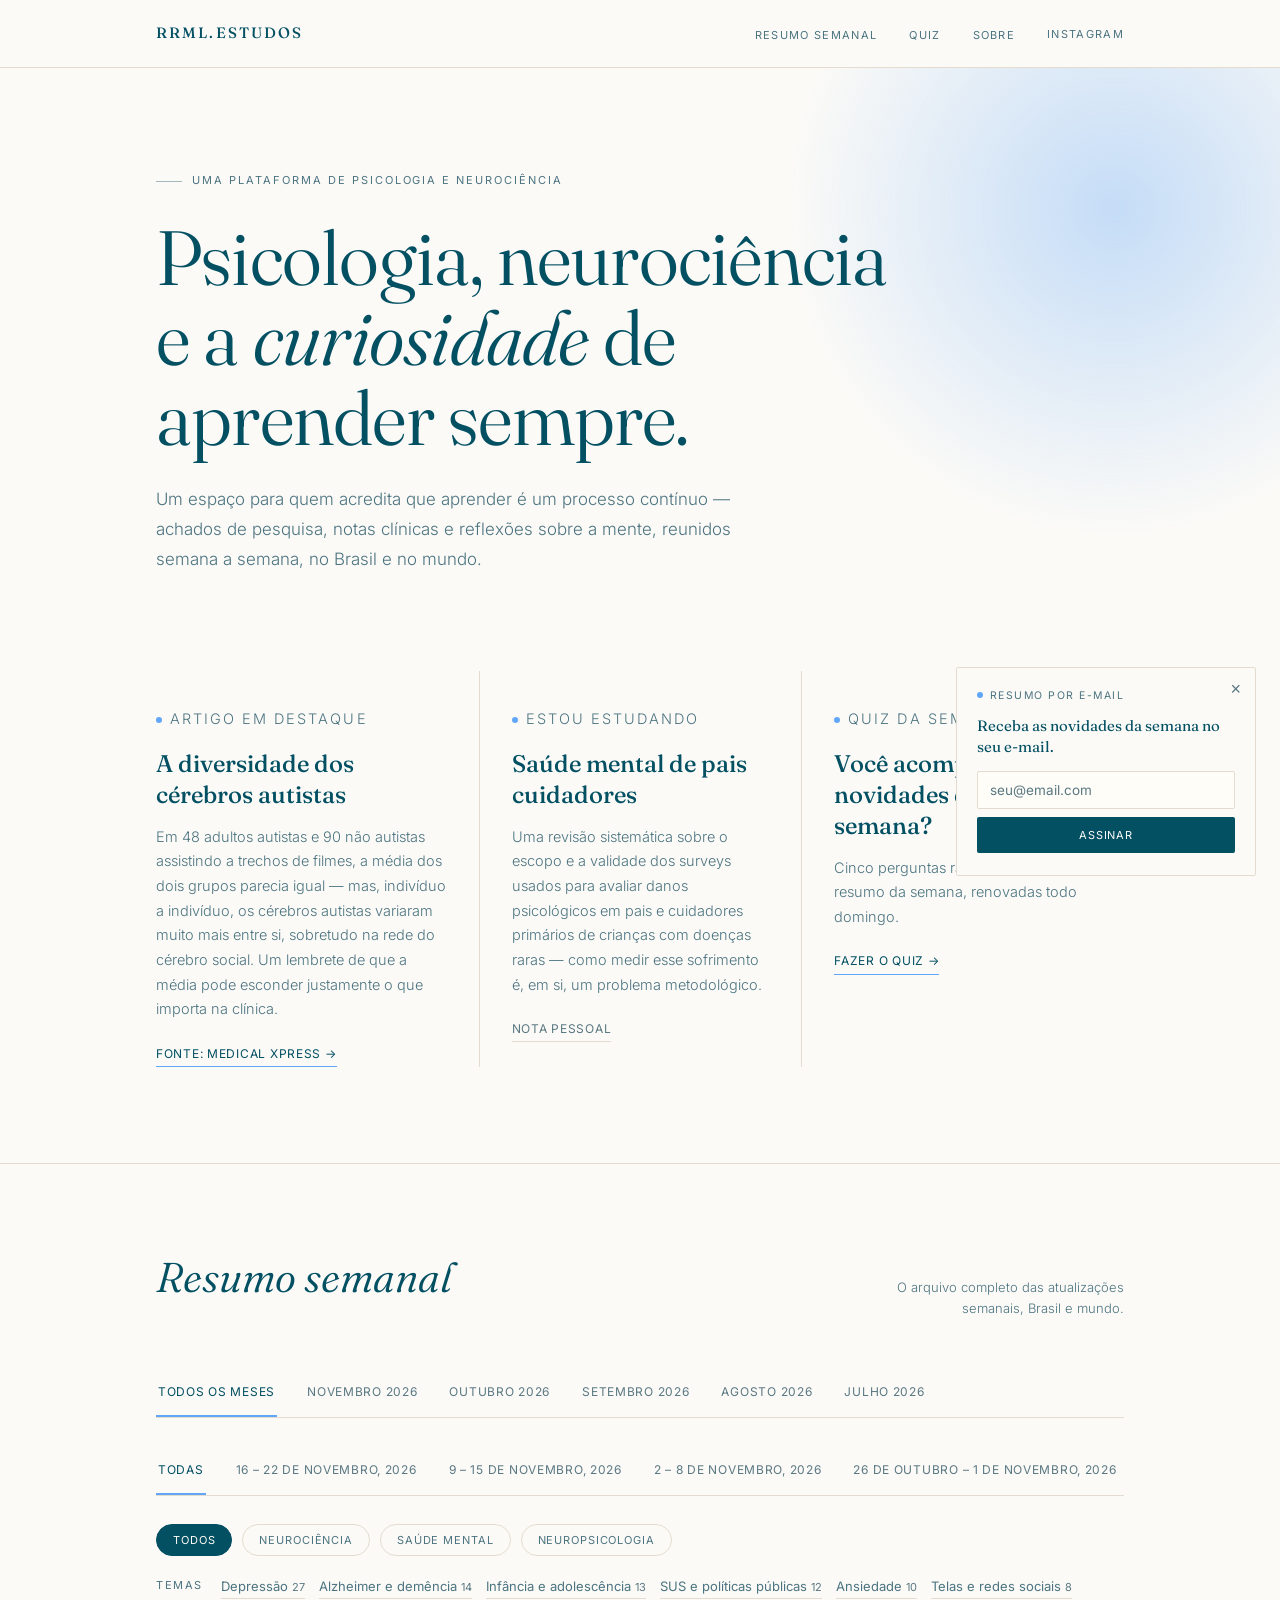
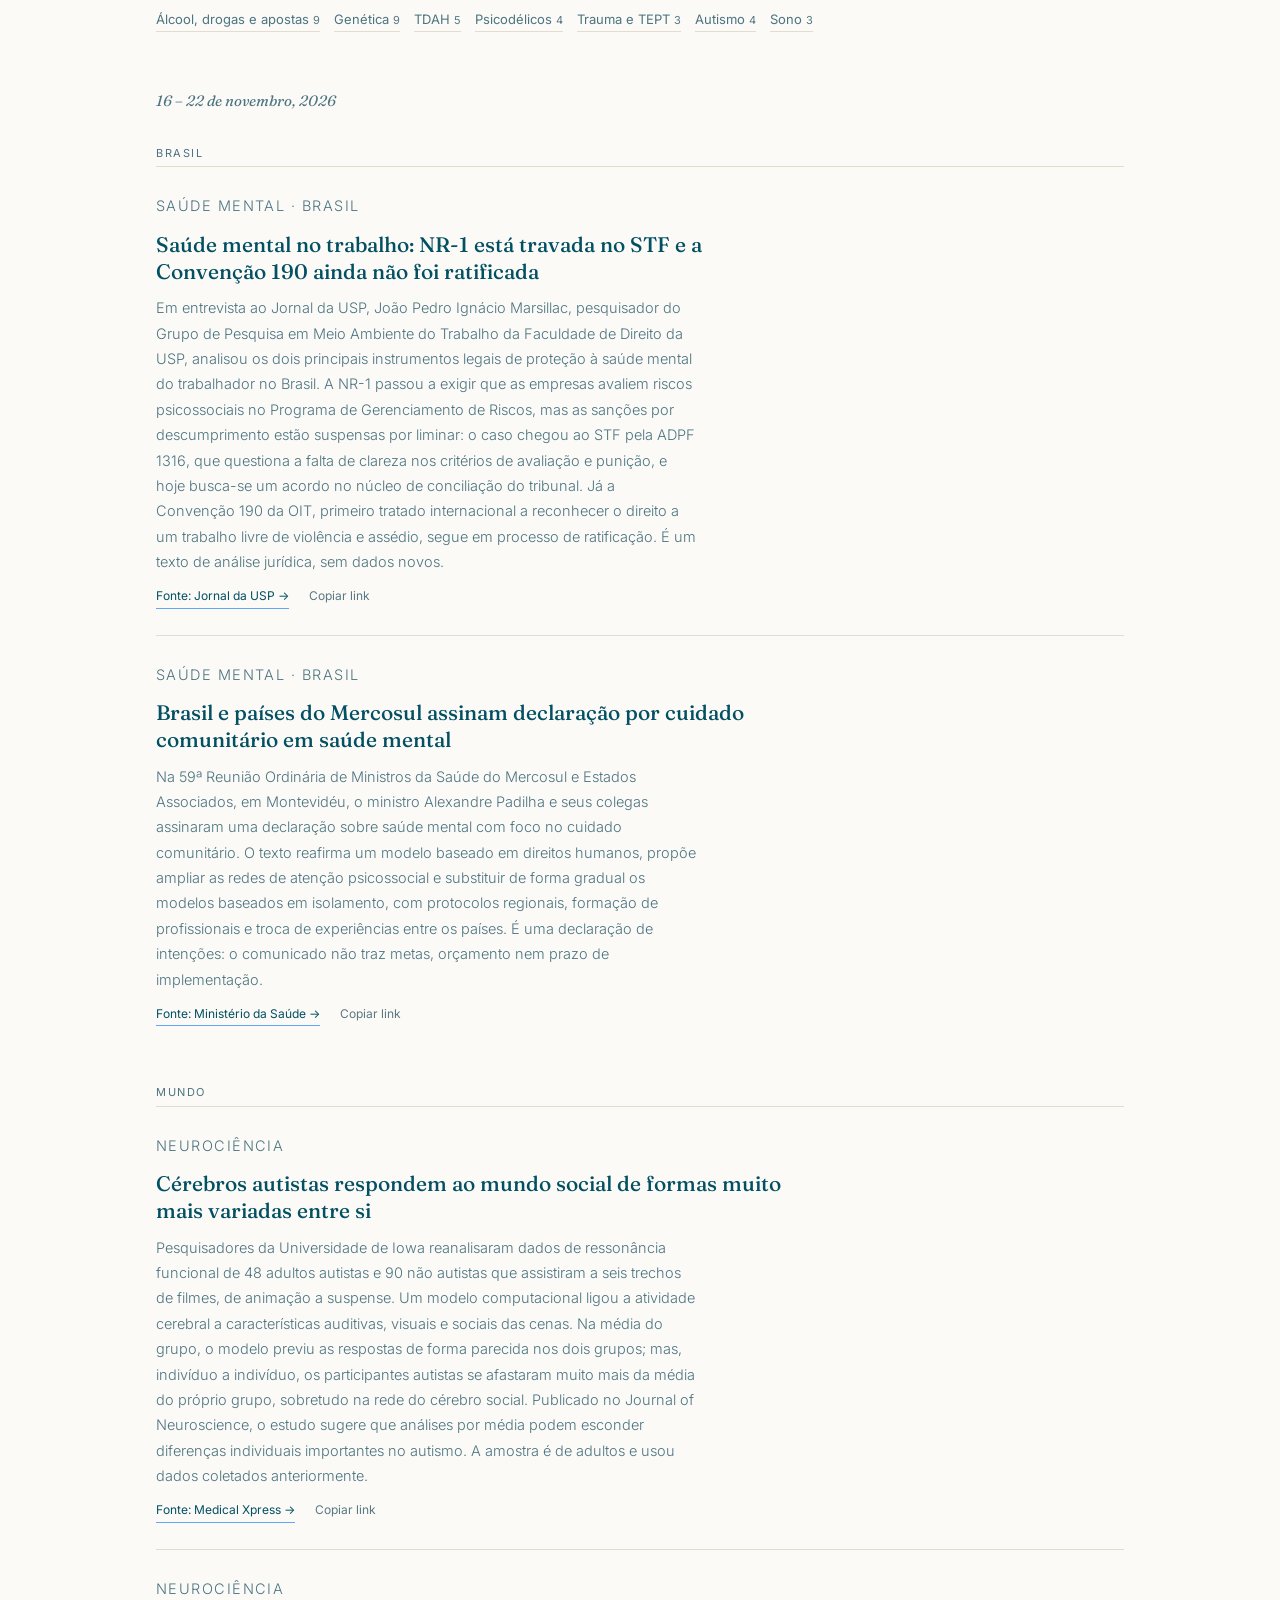
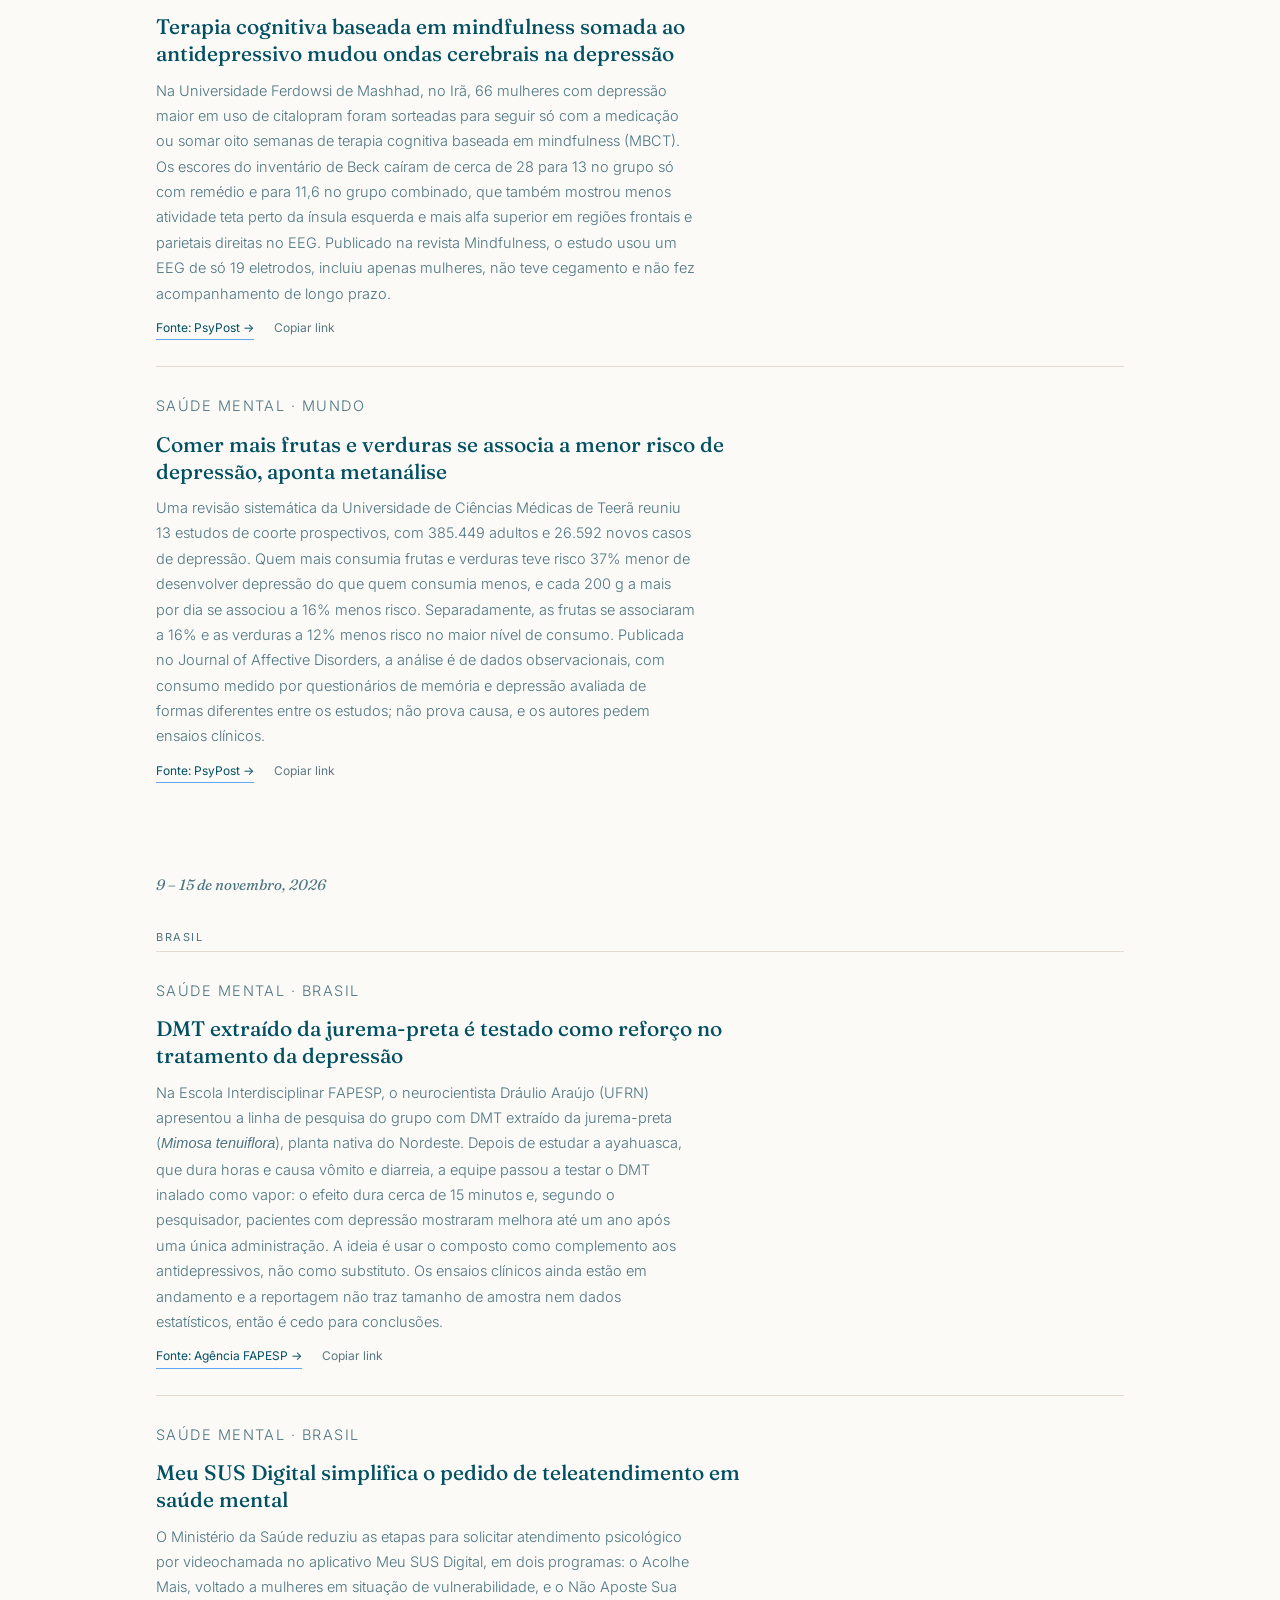
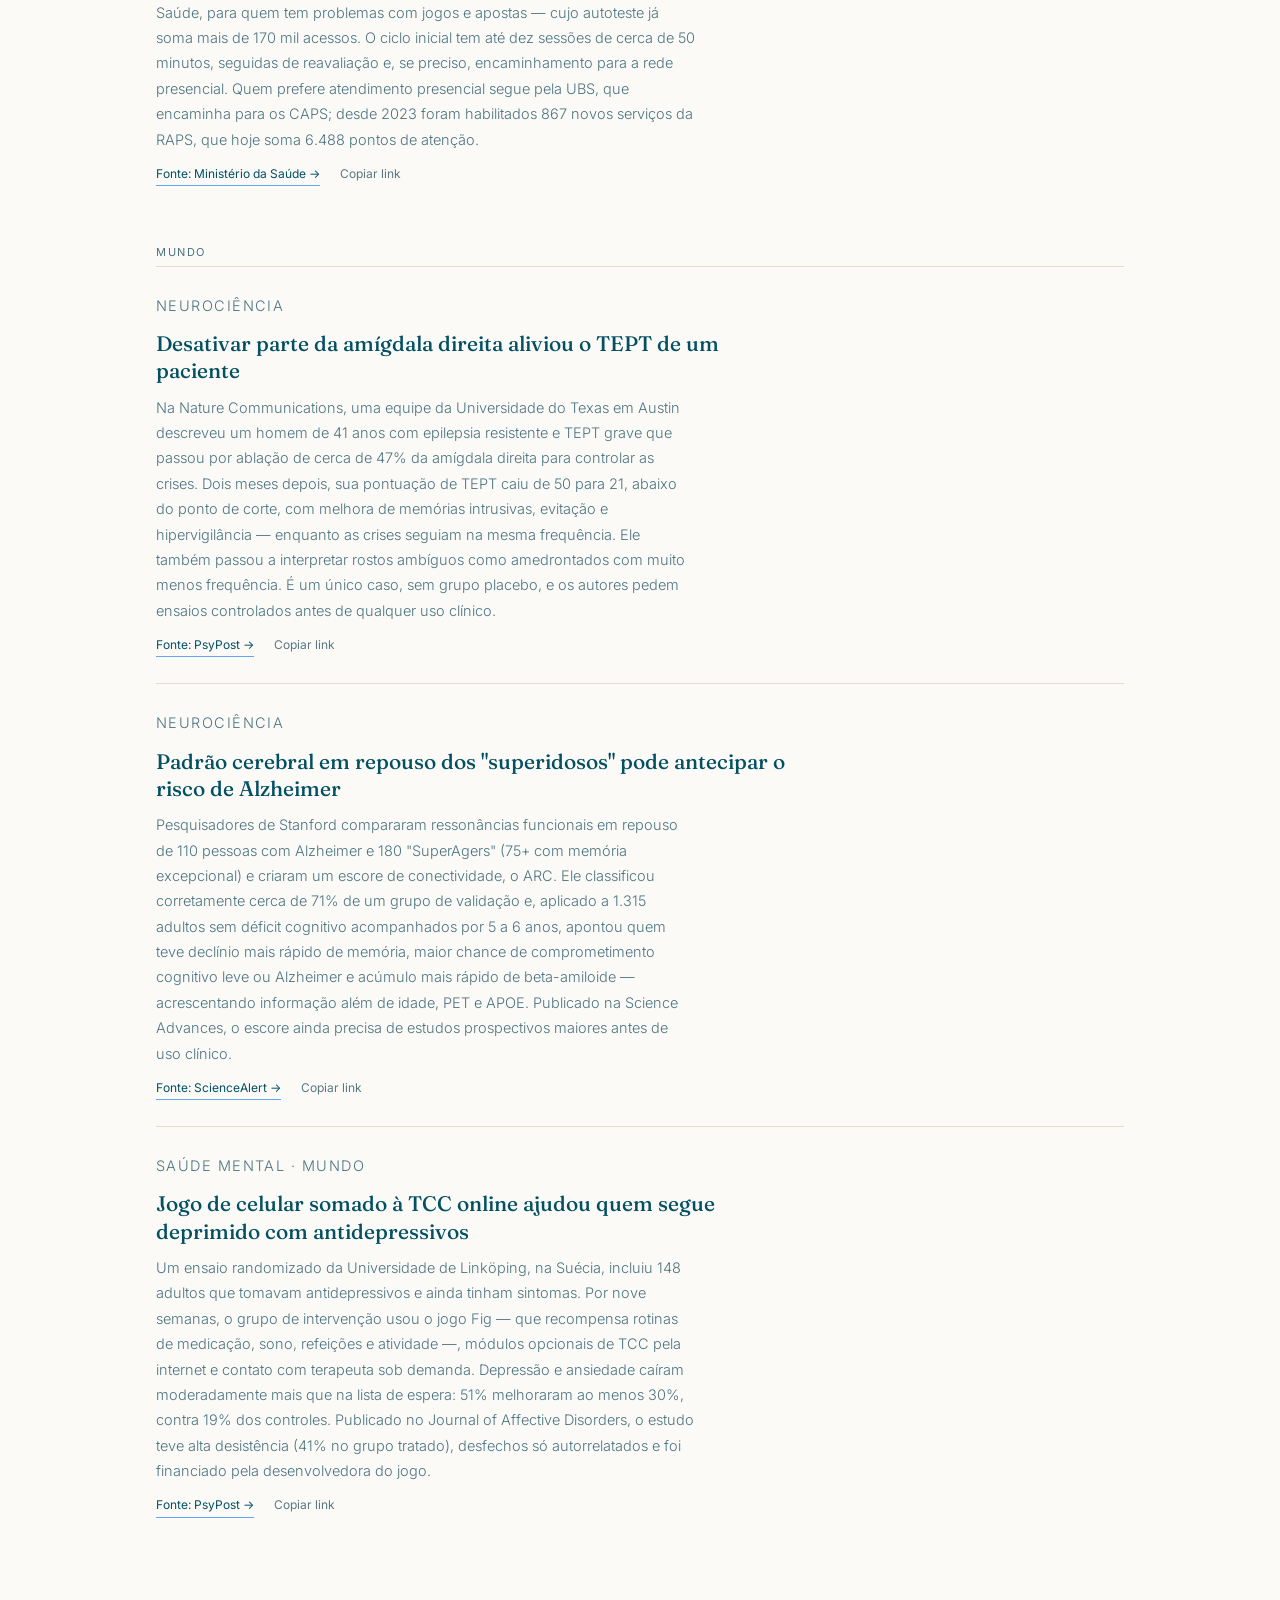
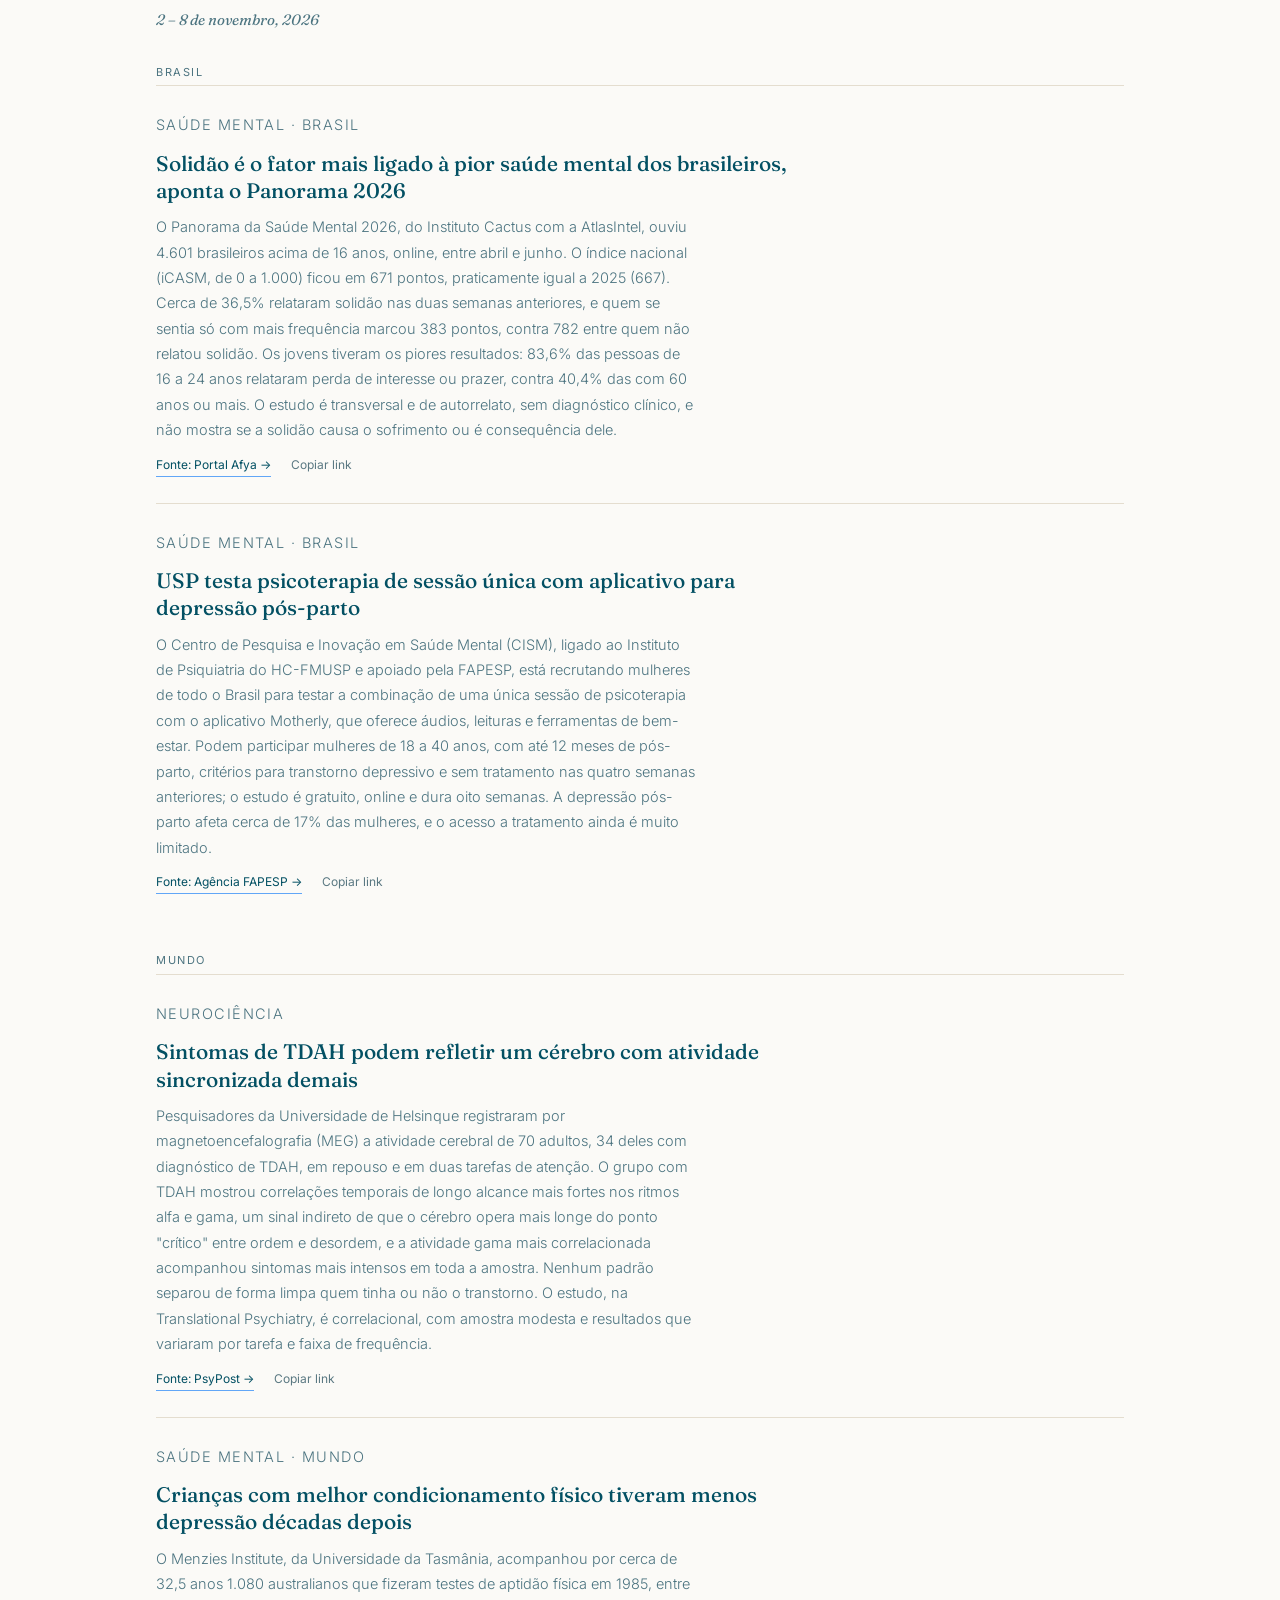
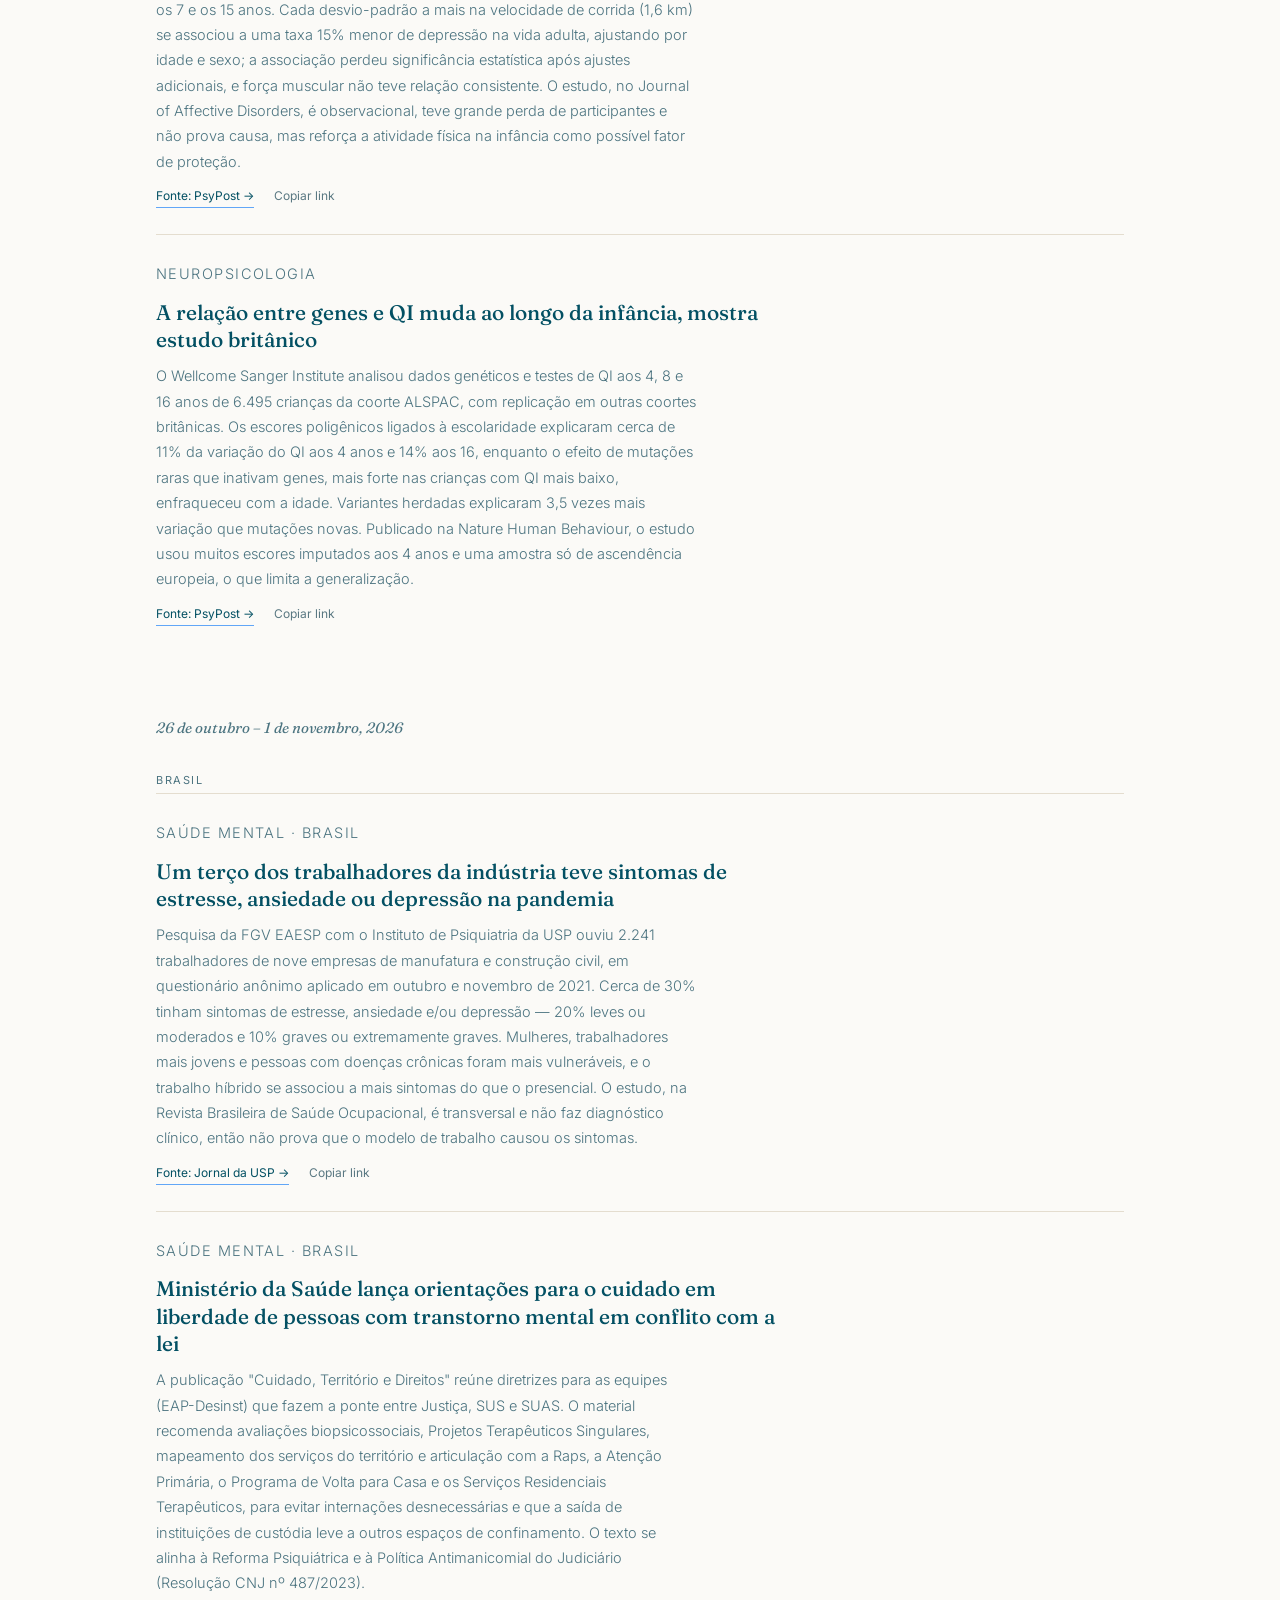
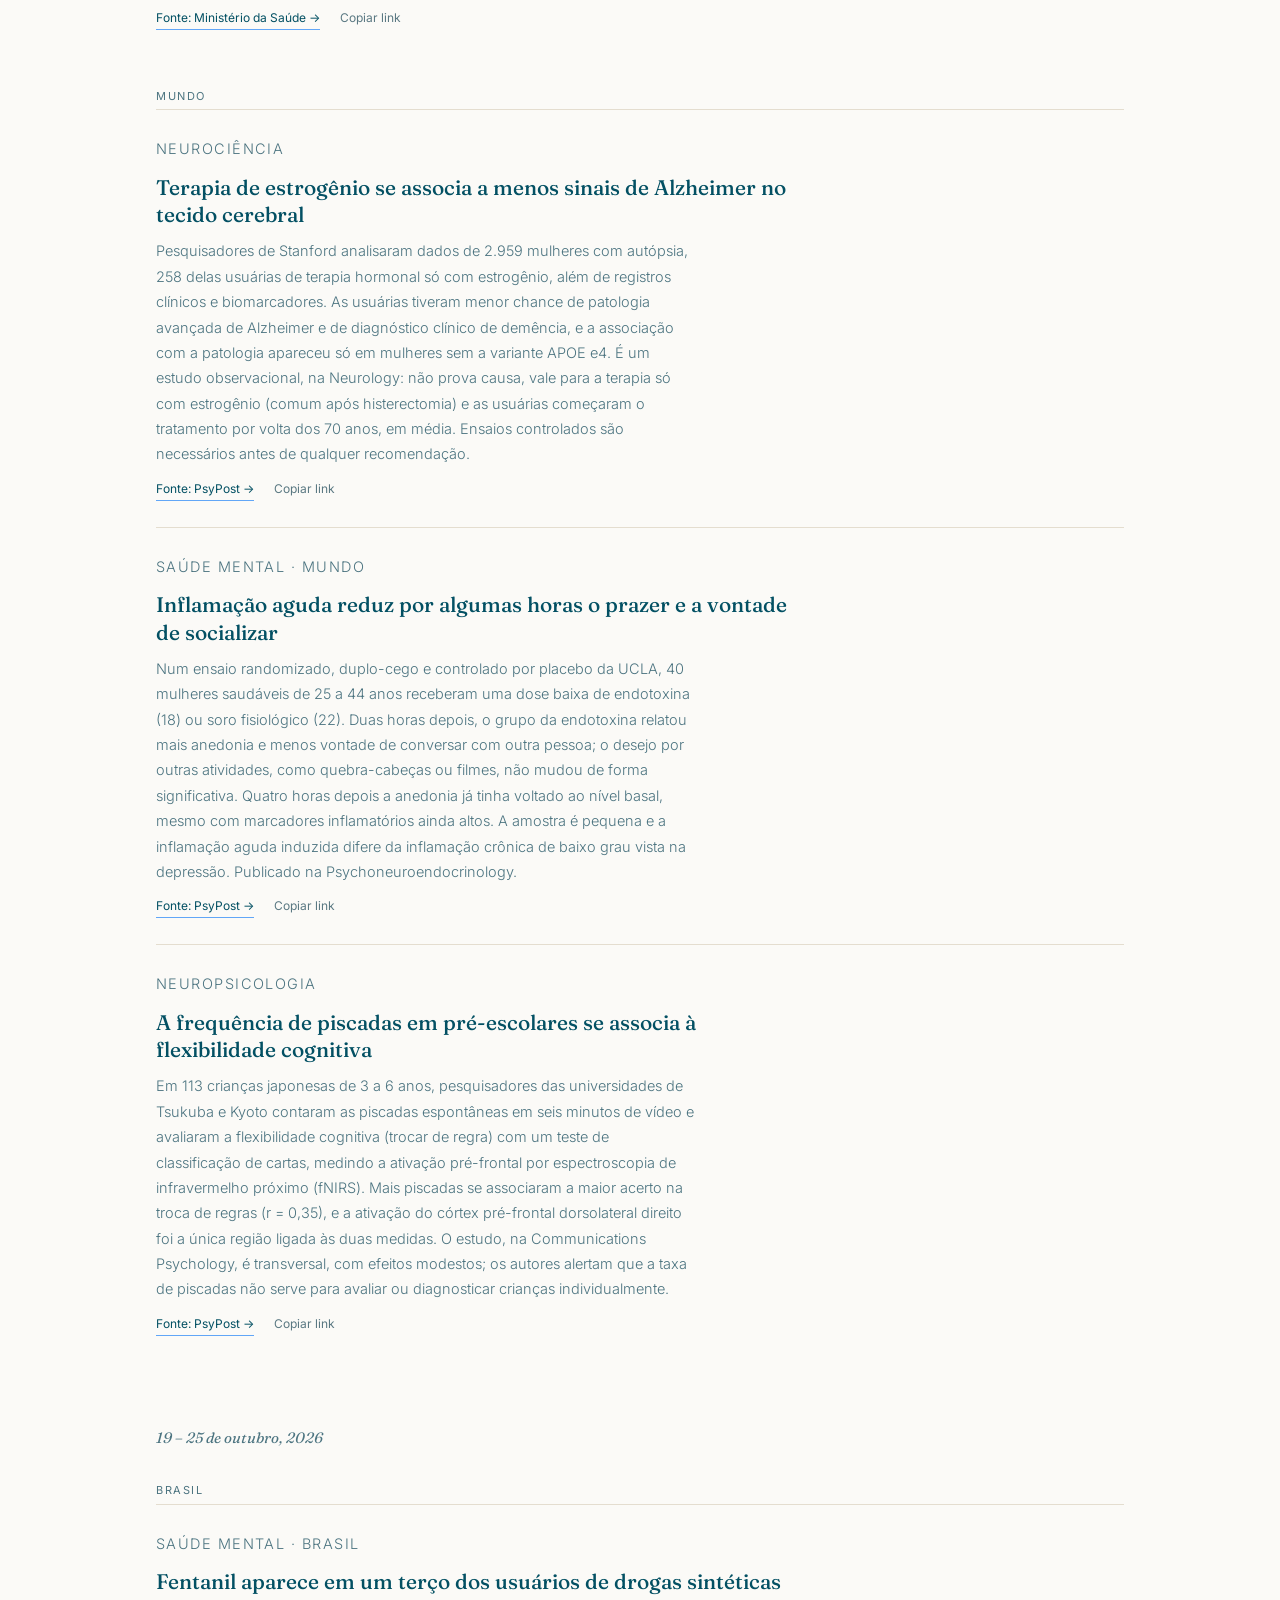
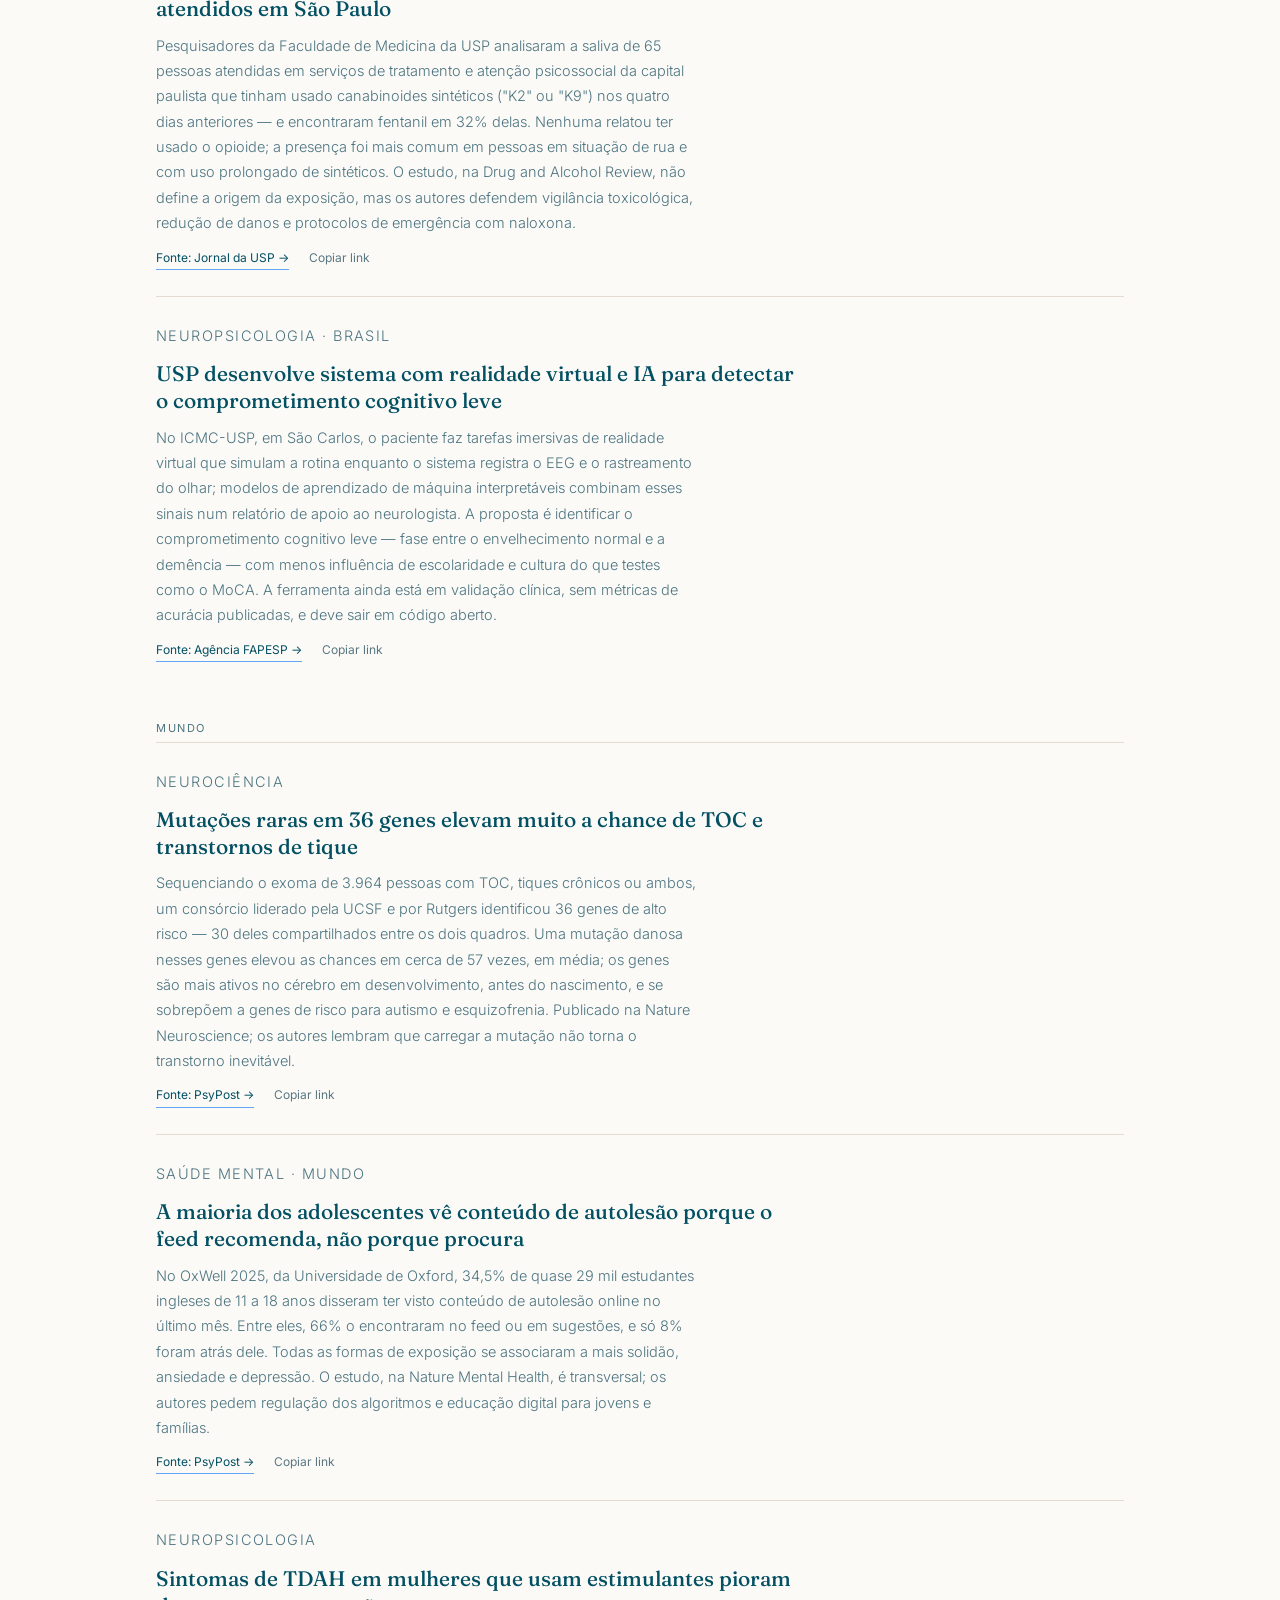
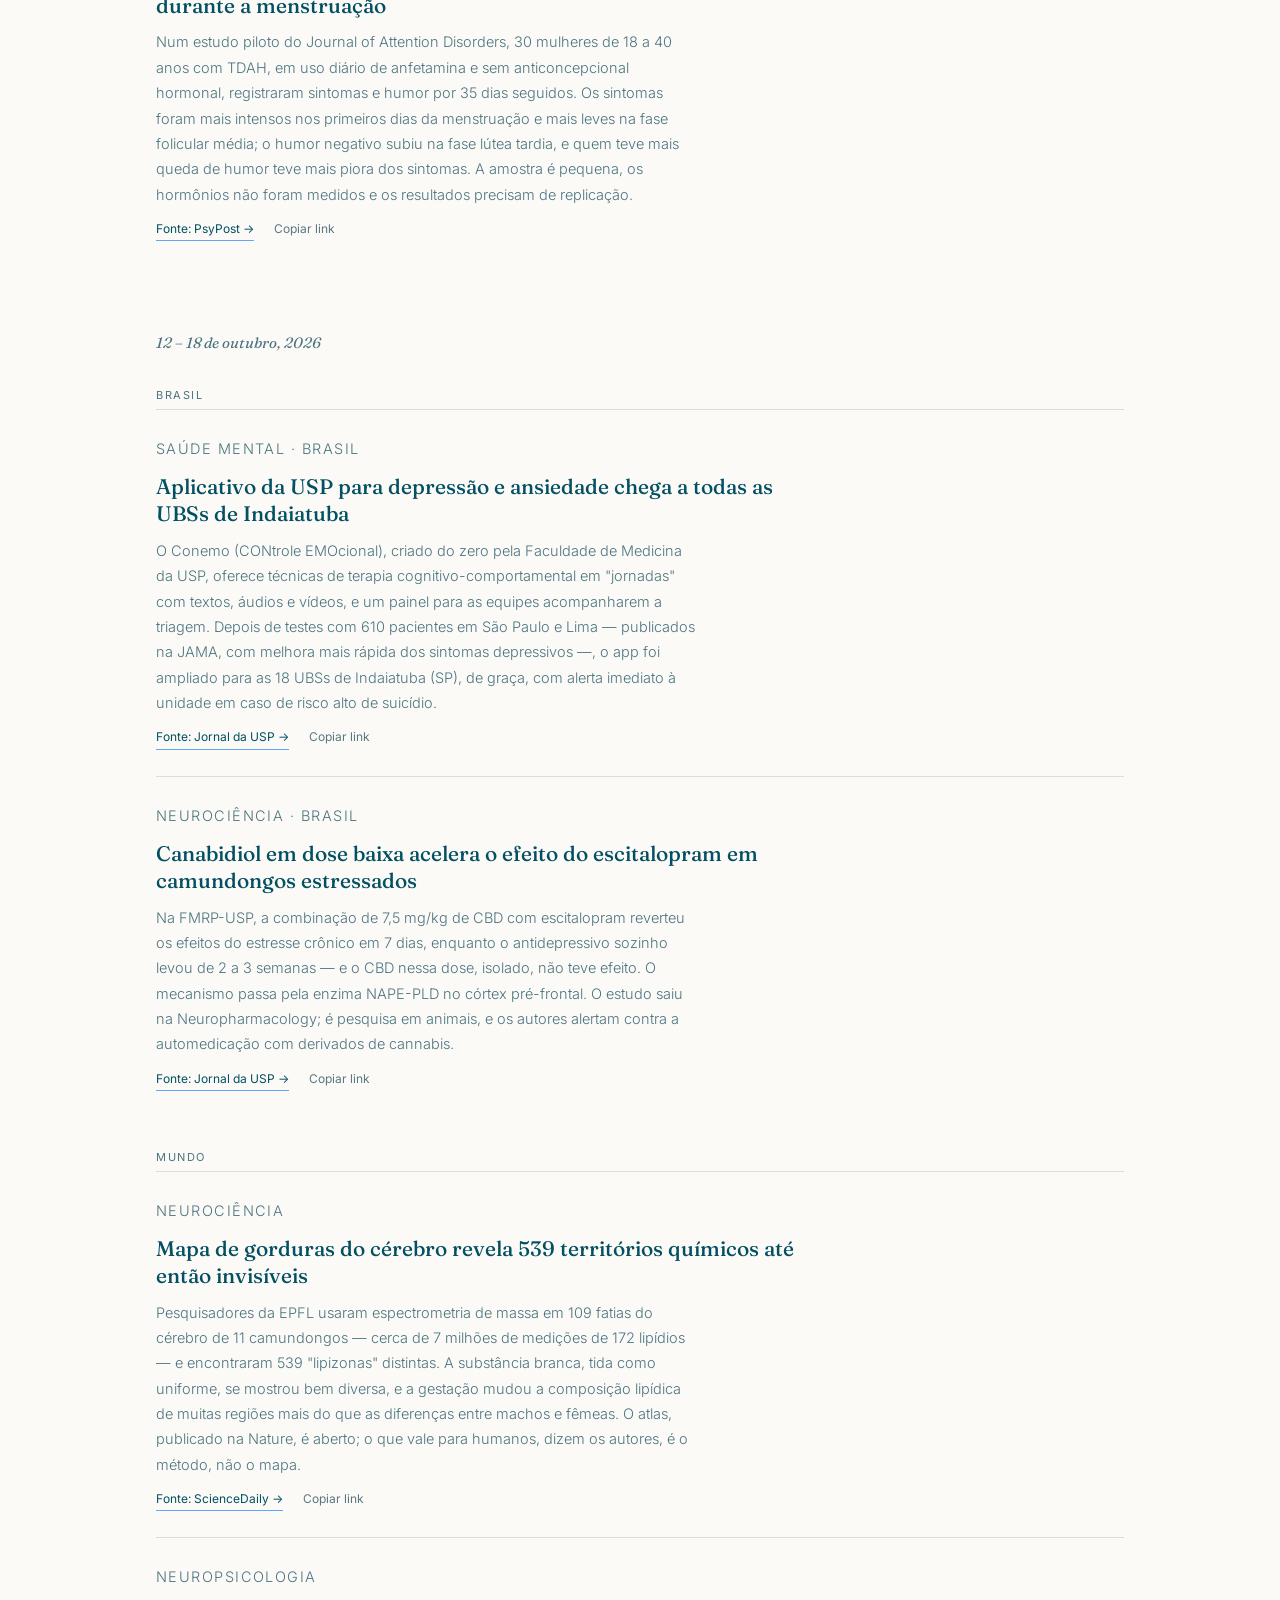
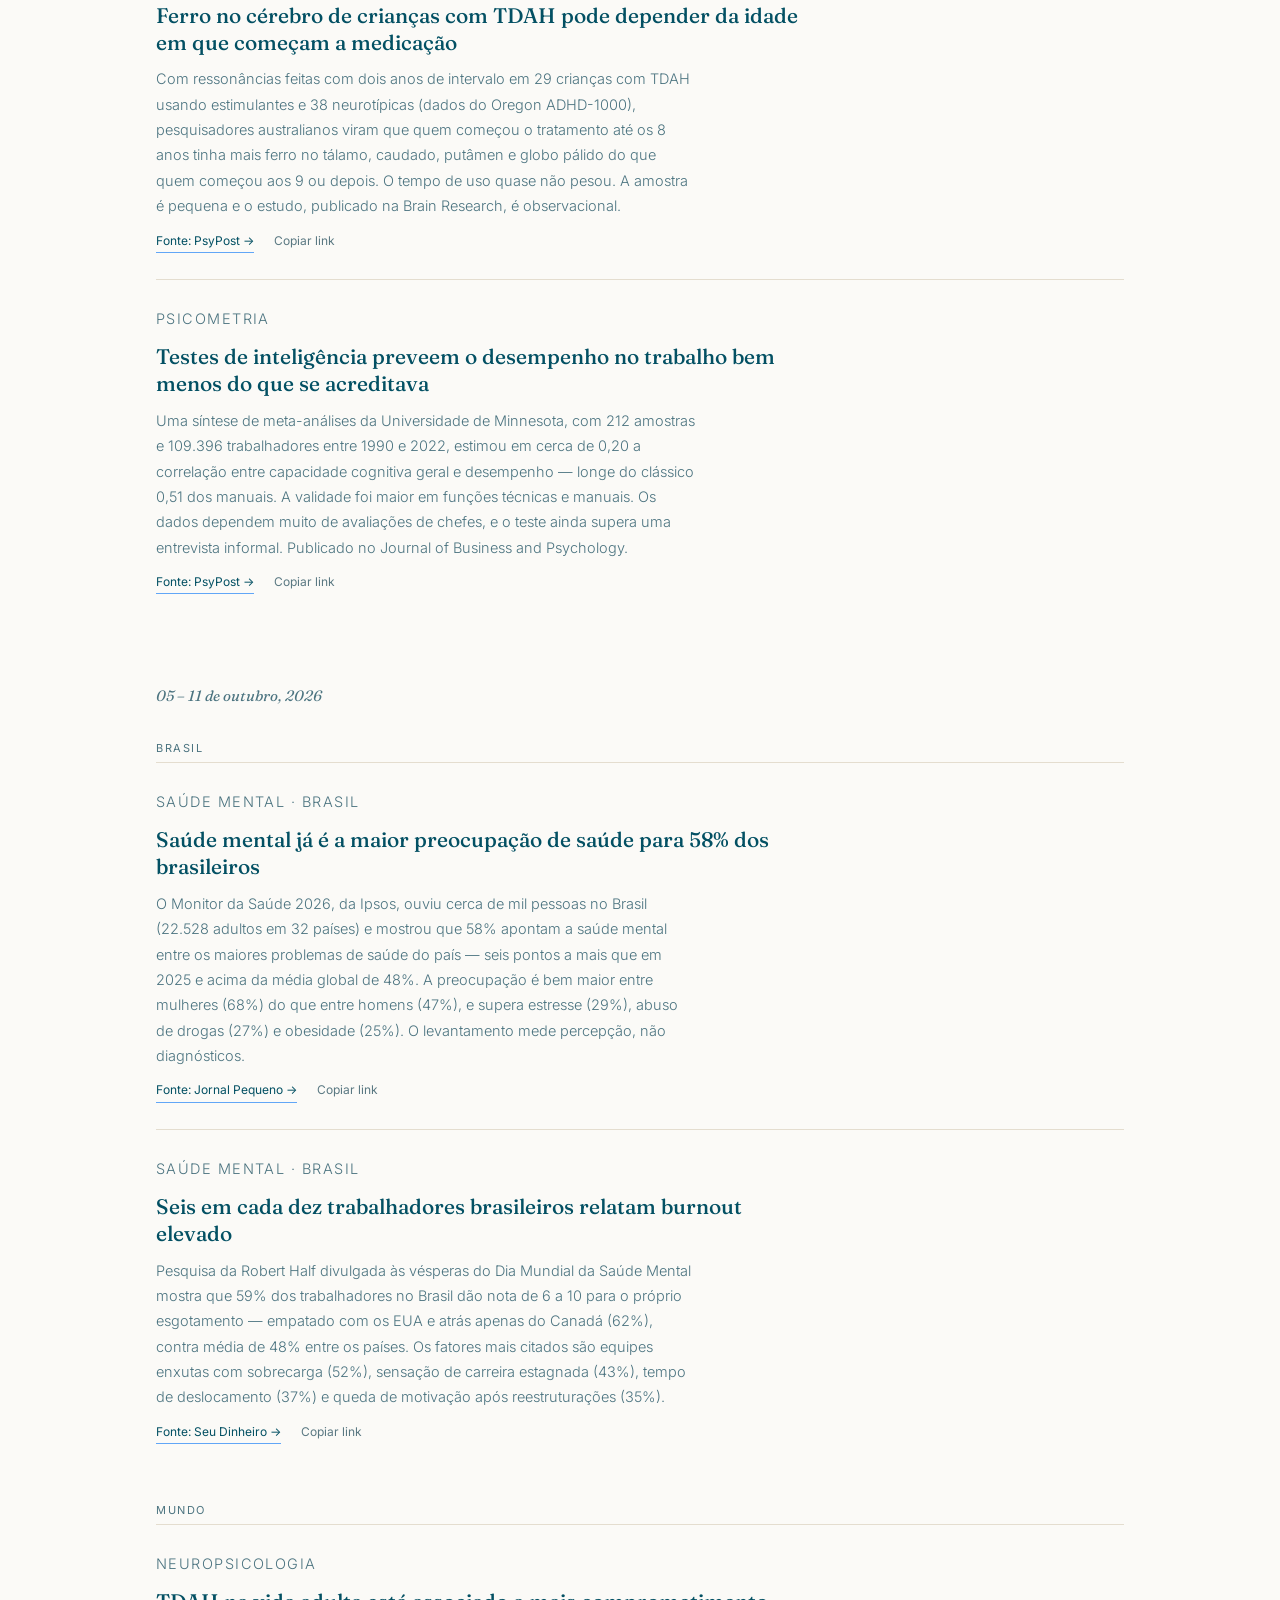
==== commit 69a54d92: "Add resumo semanal de 16-22 de novembro 2026: NR-1 e Convenção 190 (Jornal da USP), declaração do Me" ====
--- a/index.html
+++ b/index.html
@@ -46,9 +46,9 @@
 
       <div class="triptych-item">
         <p class="triptych-label"><span class="dot"></span>Artigo em destaque</p>
-        <h3>A amígdala direita e o TEPT</h3>
-        <p>Um homem de 41 anos com epilepsia e TEPT grave teve cerca de 47% da amígdala direita desativada para controlar crises. Dois meses depois, sua pontuação de TEPT caiu de 50 para 21, abaixo do ponto de corte, com as crises na mesma frequência. É um único caso, sem placebo — um ponto de partida para ensaios controlados, não um tratamento.</p>
-        <a class="triptych-link" href="https://www.psypost.org/new-case-study-offers-causal-evidence-linking-the-right-amygdala-to-ptsd/" target="_blank" rel="noopener">Fonte: PsyPost →</a>
+        <h3>A diversidade dos cérebros autistas</h3>
+        <p>Em 48 adultos autistas e 90 não autistas assistindo a trechos de filmes, a média dos dois grupos parecia igual — mas, indivíduo a indivíduo, os cérebros autistas variaram muito mais entre si, sobretudo na rede do cérebro social. Um lembrete de que a média pode esconder justamente o que importa na clínica.</p>
+        <a class="triptych-link" href="https://medicalxpress.com/news/2026-11-people-autism-remarkable-variability-brain.html" target="_blank" rel="noopener">Fonte: Medical Xpress →</a>
       </div>
 
       <div class="triptych-item">
@@ -88,6 +88,43 @@
   <p class="filter-status" id="filterStatus" aria-live="polite"></p>
 
   <!-- WEEKLY_POSTS_START -->
+  <section class="week" id="week-2026-11-22" data-month="2026-11">
+    <div class="week-date">16 – 22 de novembro, 2026</div>
+
+    <div class="region" data-region="brasil">Brasil</div>
+    <div class="entry" data-cat="saude" data-region="brasil">
+      <p class="entry-kicker">Saúde mental · Brasil</p>
+      <h3>Saúde mental no trabalho: NR-1 está travada no STF e a Convenção 190 ainda não foi ratificada</h3>
+      <p>Em entrevista ao Jornal da USP, João Pedro Ignácio Marsillac, pesquisador do Grupo de Pesquisa em Meio Ambiente do Trabalho da Faculdade de Direito da USP, analisou os dois principais instrumentos legais de proteção à saúde mental do trabalhador no Brasil. A NR-1 passou a exigir que as empresas avaliem riscos psicossociais no Programa de Gerenciamento de Riscos, mas as sanções por descumprimento estão suspensas por liminar: o caso chegou ao STF pela ADPF 1316, que questiona a falta de clareza nos critérios de avaliação e punição, e hoje busca-se um acordo no núcleo de conciliação do tribunal. Já a Convenção 190 da OIT, primeiro tratado internacional a reconhecer o direito a um trabalho livre de violência e assédio, segue em processo de ratificação. É um texto de análise jurídica, sem dados novos.</p>
+      <a class="source" href="https://jornal.usp.br/atualidades/saude-mental-no-trabalho-e-um-direito-nao-um-favor/" target="_blank" rel="noopener">Fonte: Jornal da USP →</a>
+    </div>
+    <div class="entry" data-cat="saude" data-region="brasil">
+      <p class="entry-kicker">Saúde mental · Brasil</p>
+      <h3>Brasil e países do Mercosul assinam declaração por cuidado comunitário em saúde mental</h3>
+      <p>Na 59ª Reunião Ordinária de Ministros da Saúde do Mercosul e Estados Associados, em Montevidéu, o ministro Alexandre Padilha e seus colegas assinaram uma declaração sobre saúde mental com foco no cuidado comunitário. O texto reafirma um modelo baseado em direitos humanos, propõe ampliar as redes de atenção psicossocial e substituir de forma gradual os modelos baseados em isolamento, com protocolos regionais, formação de profissionais e troca de experiências entre os países. É uma declaração de intenções: o comunicado não traz metas, orçamento nem prazo de implementação.</p>
+      <a class="source" href="https://www.gov.br/saude/pt-br/assuntos/noticias/2026/novembro/ministro-da-saude-participa-de-reuniao-do-mercosul-para-fortalecer-cooperacao-regional-em-saude" target="_blank" rel="noopener">Fonte: Ministério da Saúde →</a>
+    </div>
+
+    <div class="region" data-region="mundo">Mundo</div>
+    <div class="entry" data-cat="neuro" data-region="mundo">
+      <p class="entry-kicker">Neurociência</p>
+      <h3>Cérebros autistas respondem ao mundo social de formas muito mais variadas entre si</h3>
+      <p>Pesquisadores da Universidade de Iowa reanalisaram dados de ressonância funcional de 48 adultos autistas e 90 não autistas que assistiram a seis trechos de filmes, de animação a suspense. Um modelo computacional ligou a atividade cerebral a características auditivas, visuais e sociais das cenas. Na média do grupo, o modelo previu as respostas de forma parecida nos dois grupos; mas, indivíduo a indivíduo, os participantes autistas se afastaram muito mais da média do próprio grupo, sobretudo na rede do cérebro social. Publicado no Journal of Neuroscience, o estudo sugere que análises por média podem esconder diferenças individuais importantes no autismo. A amostra é de adultos e usou dados coletados anteriormente.</p>
+      <a class="source" href="https://medicalxpress.com/news/2026-11-people-autism-remarkable-variability-brain.html" target="_blank" rel="noopener">Fonte: Medical Xpress →</a>
+    </div>
+    <div class="entry" data-cat="neuro" data-region="mundo">
+      <p class="entry-kicker">Neurociência</p>
+      <h3>Terapia cognitiva baseada em mindfulness somada ao antidepressivo mudou ondas cerebrais na depressão</h3>
+      <p>Na Universidade Ferdowsi de Mashhad, no Irã, 66 mulheres com depressão maior em uso de citalopram foram sorteadas para seguir só com a medicação ou somar oito semanas de terapia cognitiva baseada em mindfulness (MBCT). Os escores do inventário de Beck caíram de cerca de 28 para 13 no grupo só com remédio e para 11,6 no grupo combinado, que também mostrou menos atividade teta perto da ínsula esquerda e mais alfa superior em regiões frontais e parietais direitas no EEG. Publicado na revista Mindfulness, o estudo usou um EEG de só 19 eletrodos, incluiu apenas mulheres, não teve cegamento e não fez acompanhamento de longo prazo.</p>
+      <a class="source" href="https://www.psypost.org/mindfulness-therapy-alters-brain-waves-in-major-depressive-disorder/" target="_blank" rel="noopener">Fonte: PsyPost →</a>
+    </div>
+    <div class="entry" data-cat="saude" data-region="mundo">
+      <p class="entry-kicker">Saúde mental · Mundo</p>
+      <h3>Comer mais frutas e verduras se associa a menor risco de depressão, aponta metanálise</h3>
+      <p>Uma revisão sistemática da Universidade de Ciências Médicas de Teerã reuniu 13 estudos de coorte prospectivos, com 385.449 adultos e 26.592 novos casos de depressão. Quem mais consumia frutas e verduras teve risco 37% menor de desenvolver depressão do que quem consumia menos, e cada 200 g a mais por dia se associou a 16% menos risco. Separadamente, as frutas se associaram a 16% e as verduras a 12% menos risco no maior nível de consumo. Publicada no Journal of Affective Disorders, a análise é de dados observacionais, com consumo medido por questionários de memória e depressão avaliada de formas diferentes entre os estudos; não prova causa, e os autores pedem ensaios clínicos.</p>
+      <a class="source" href="https://www.psypost.org/eating-more-fruits-and-vegetables-is-linked-to-a-lower-risk-of-depression/" target="_blank" rel="noopener">Fonte: PsyPost →</a>
+    </div>
+  </section>
   <section class="week" id="week-2026-11-15" data-month="2026-11">
     <div class="week-date">9 – 15 de novembro, 2026</div>
 
